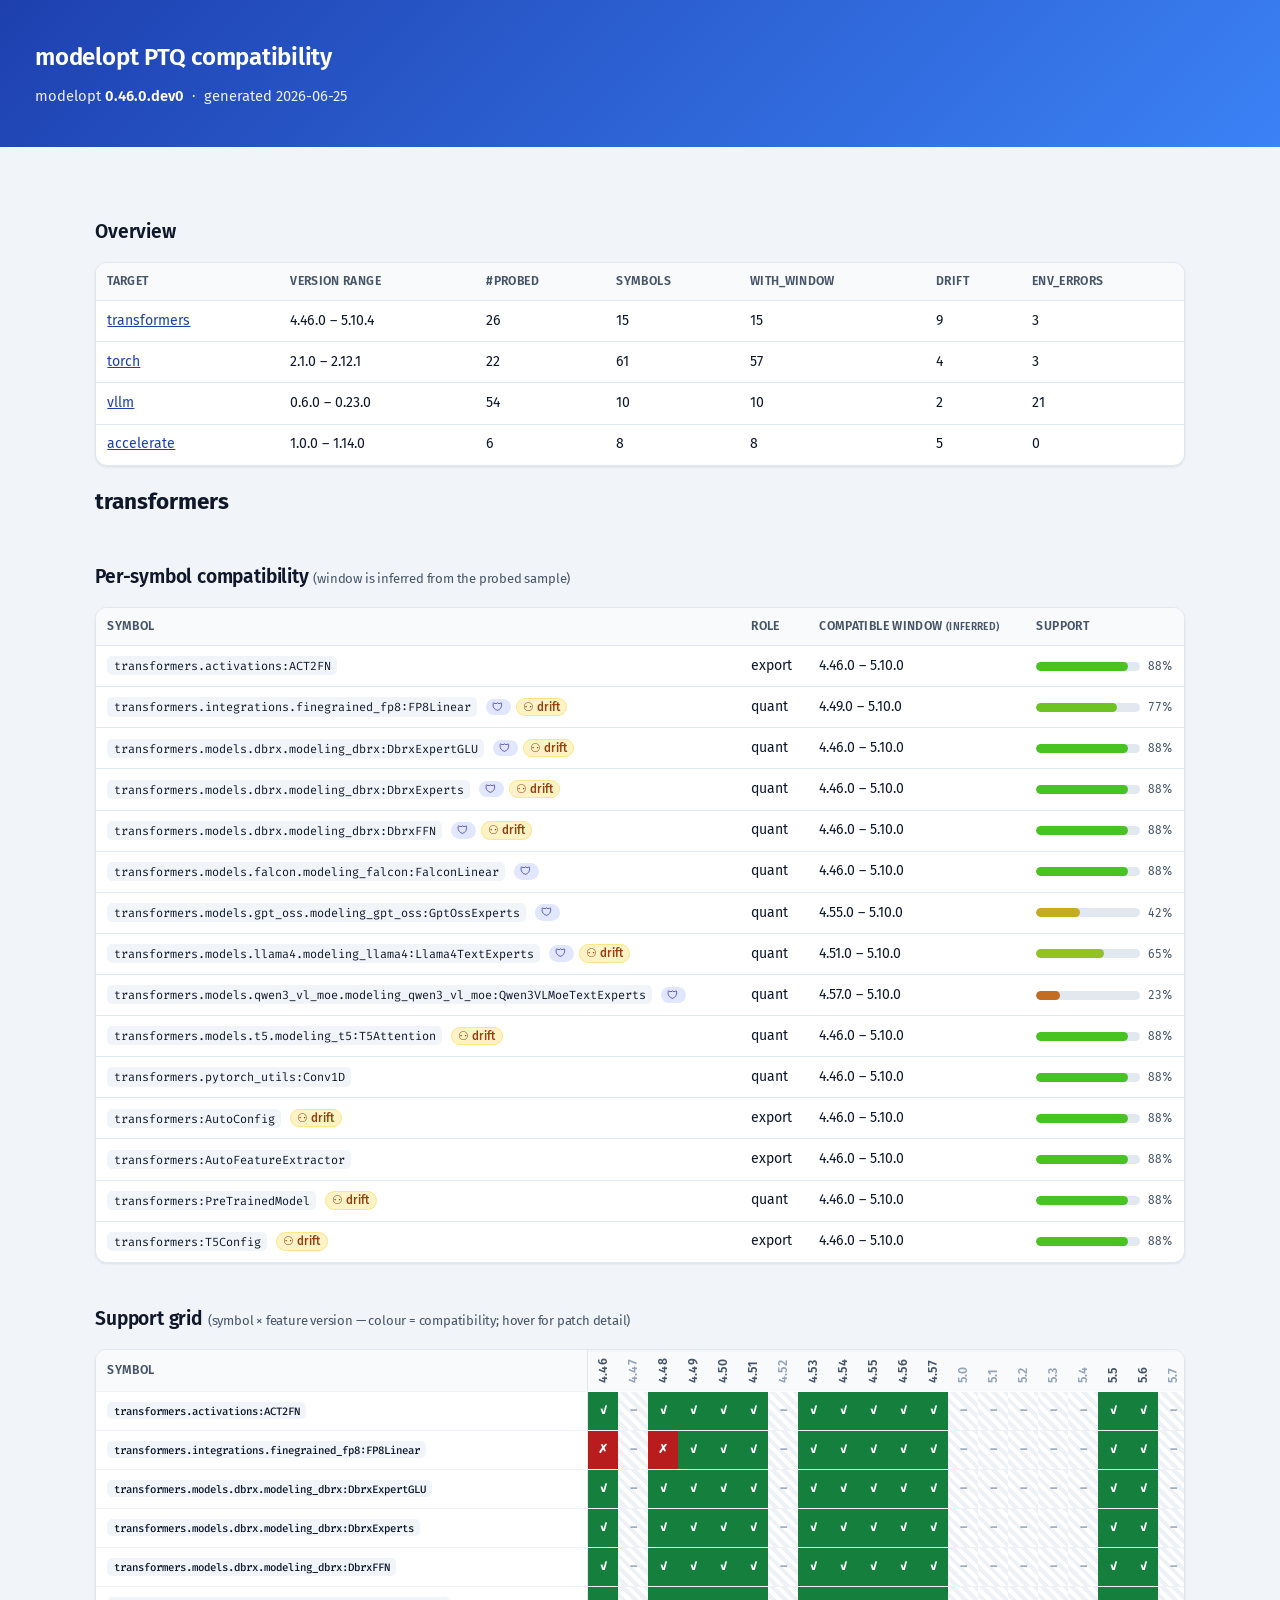
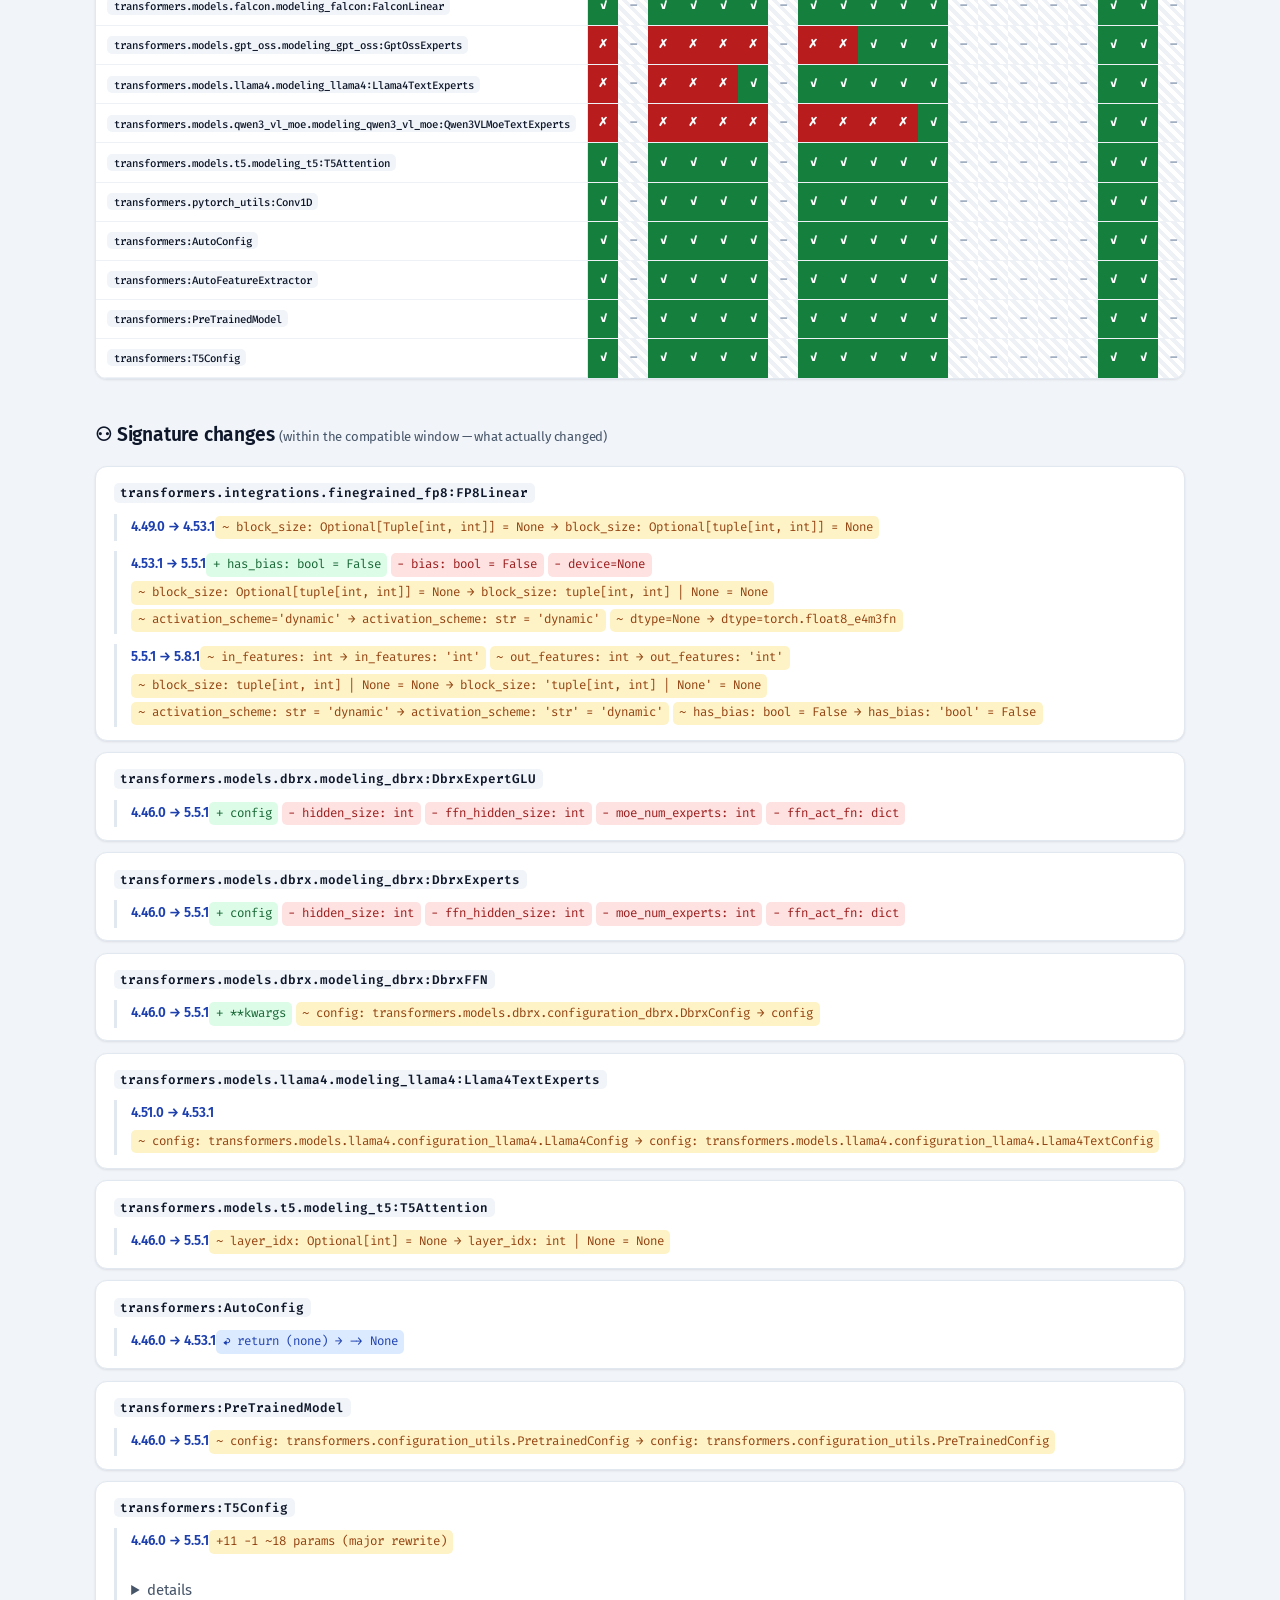
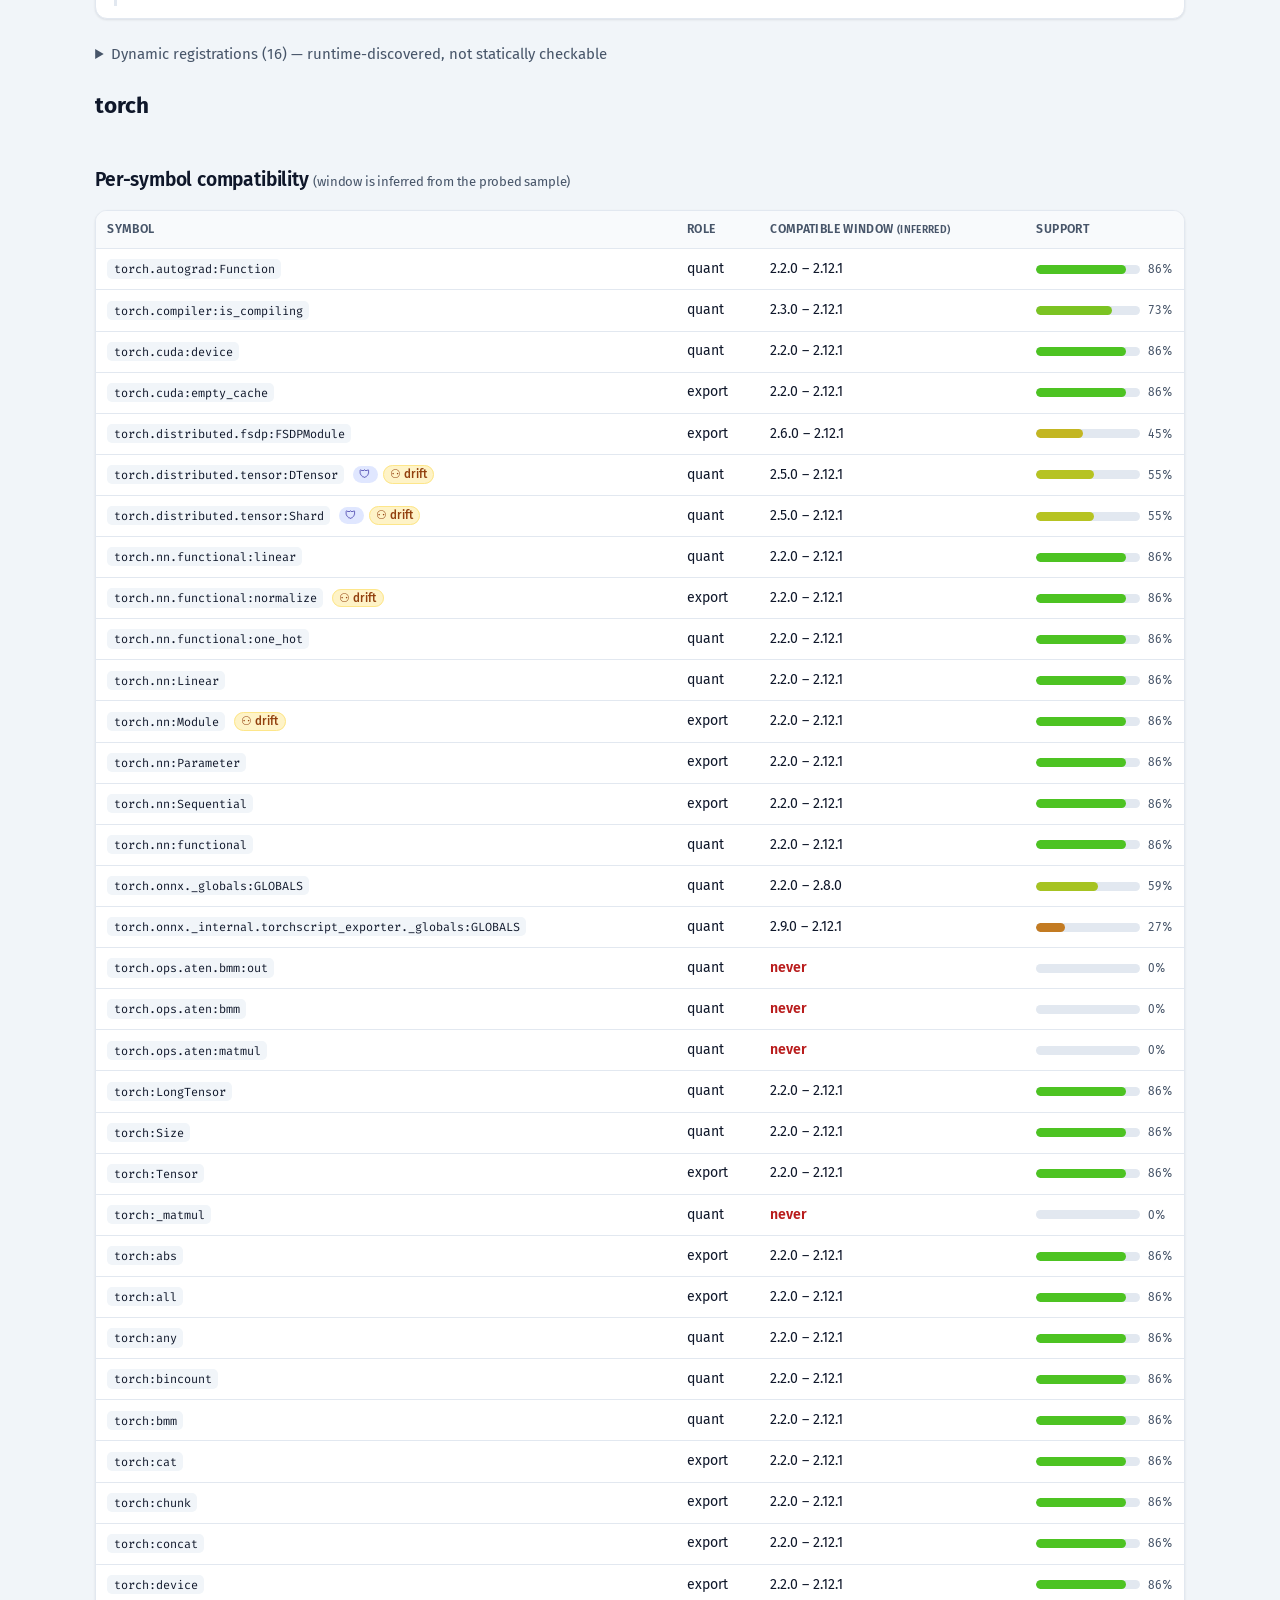
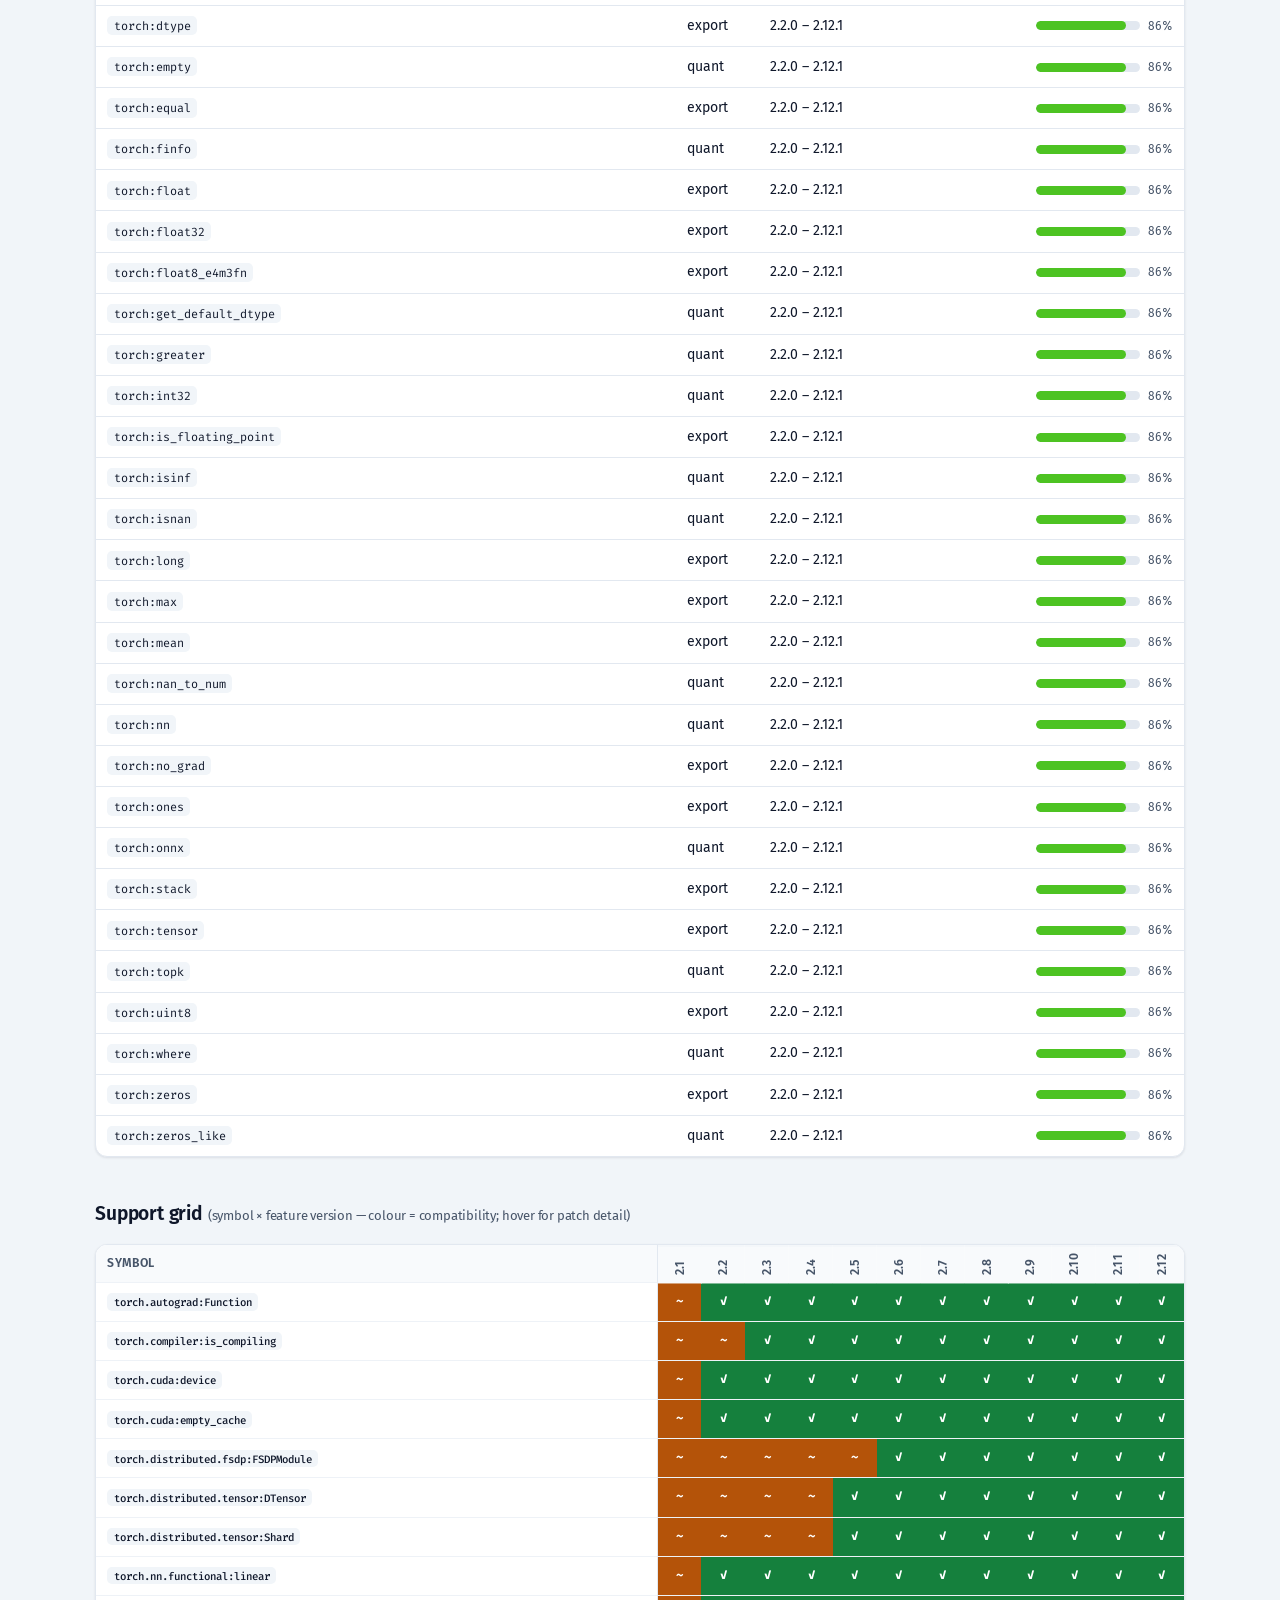
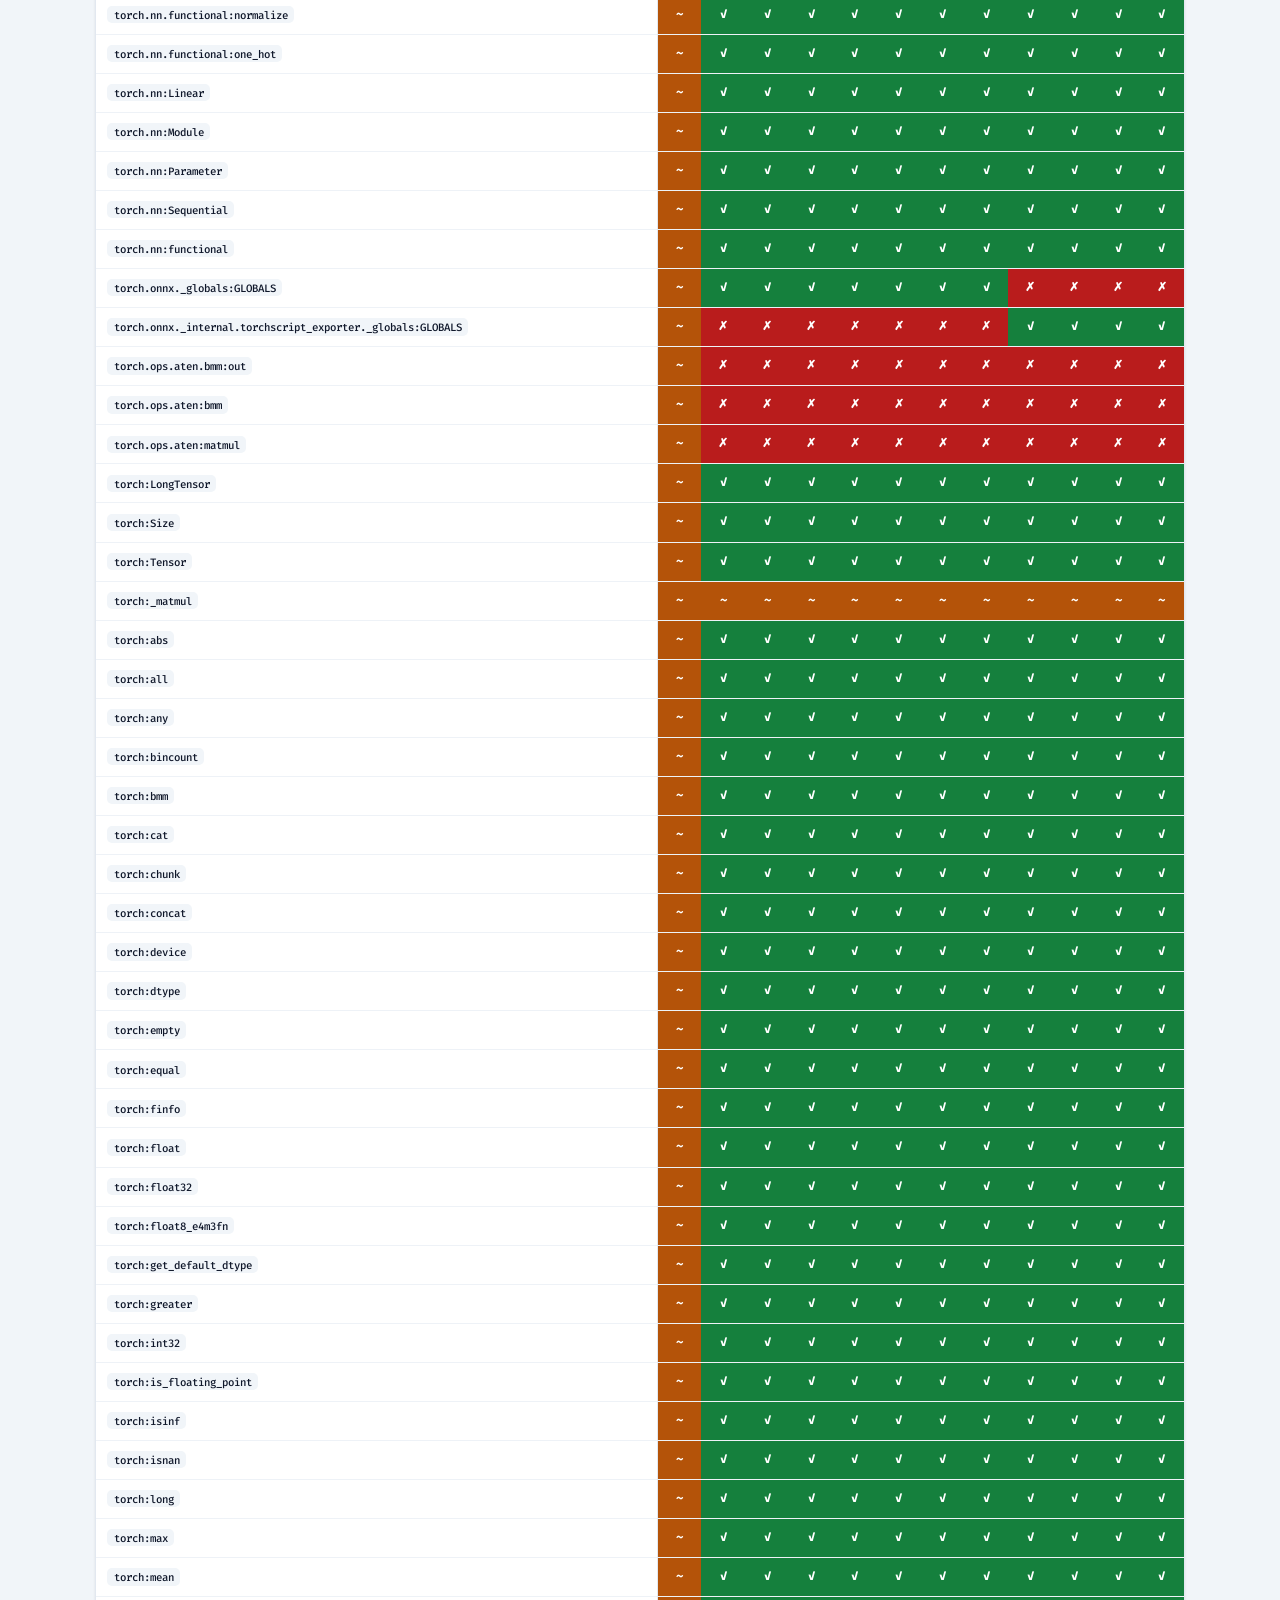
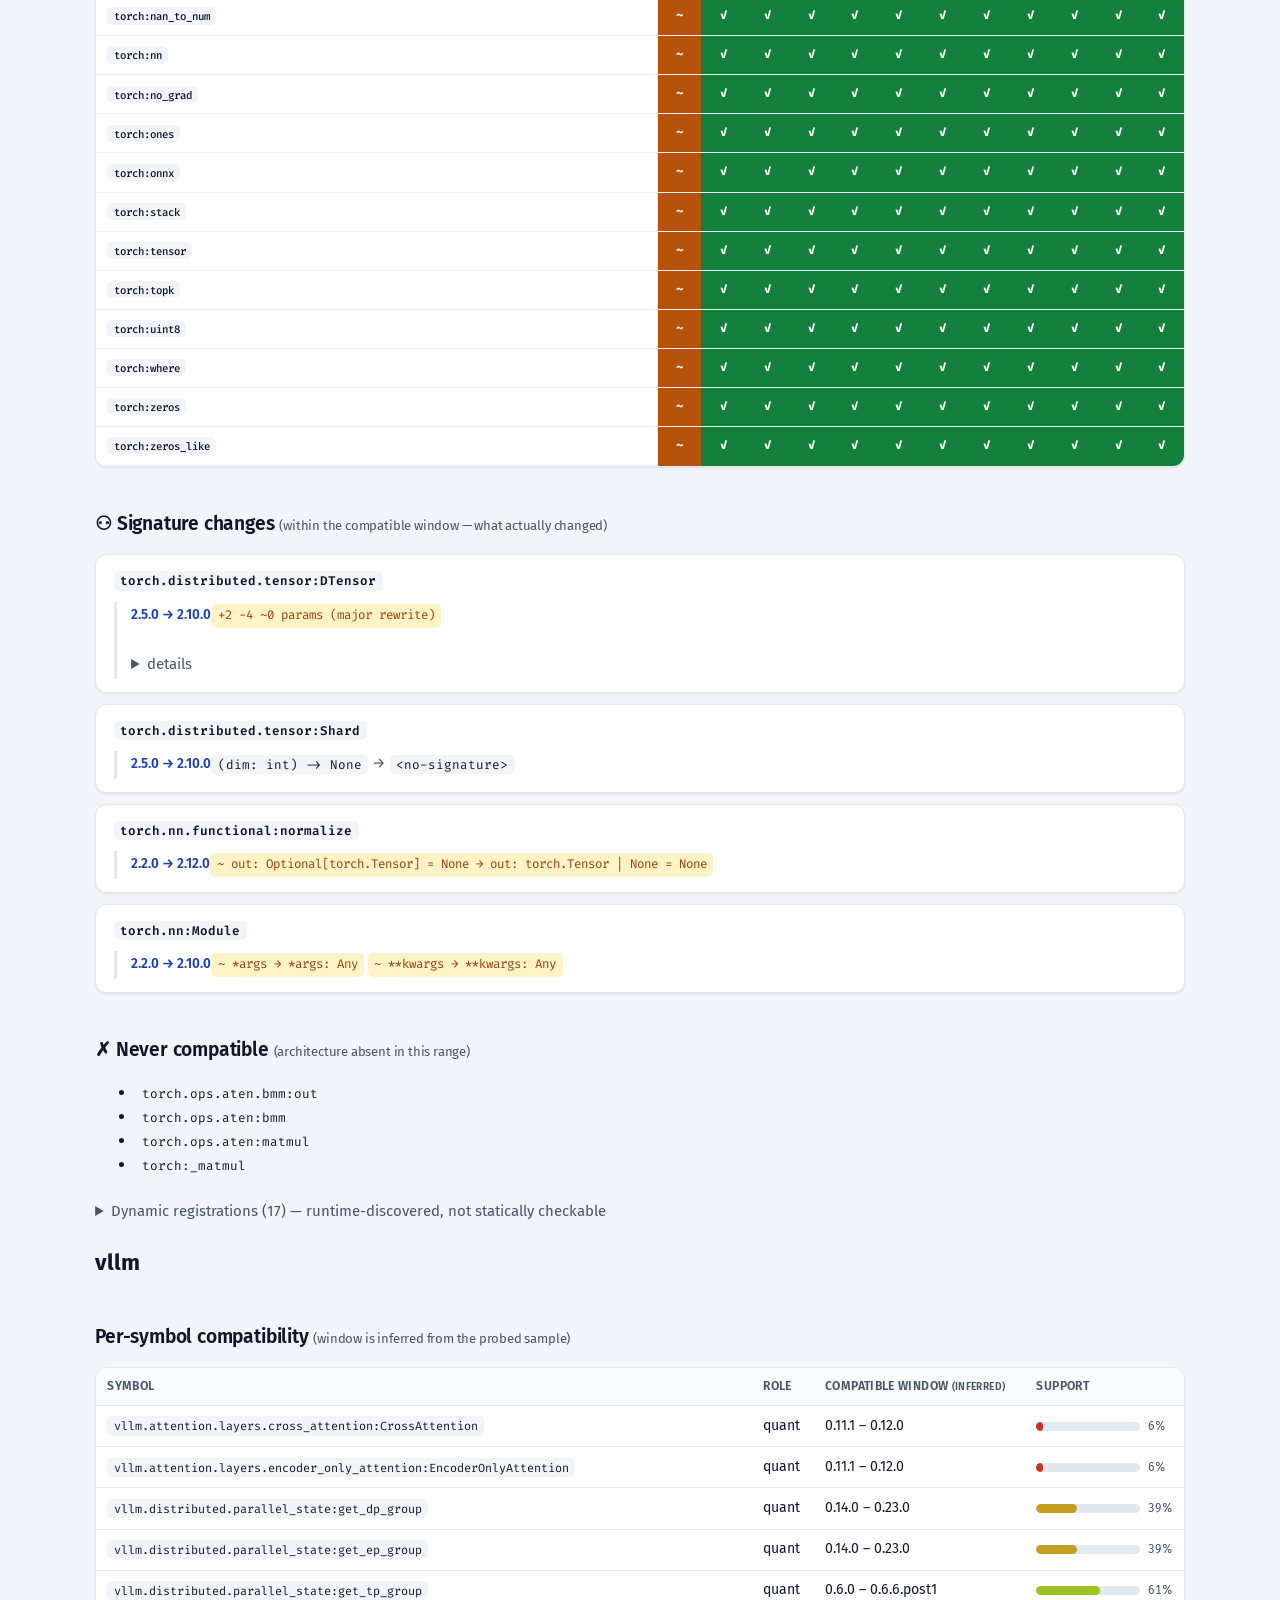
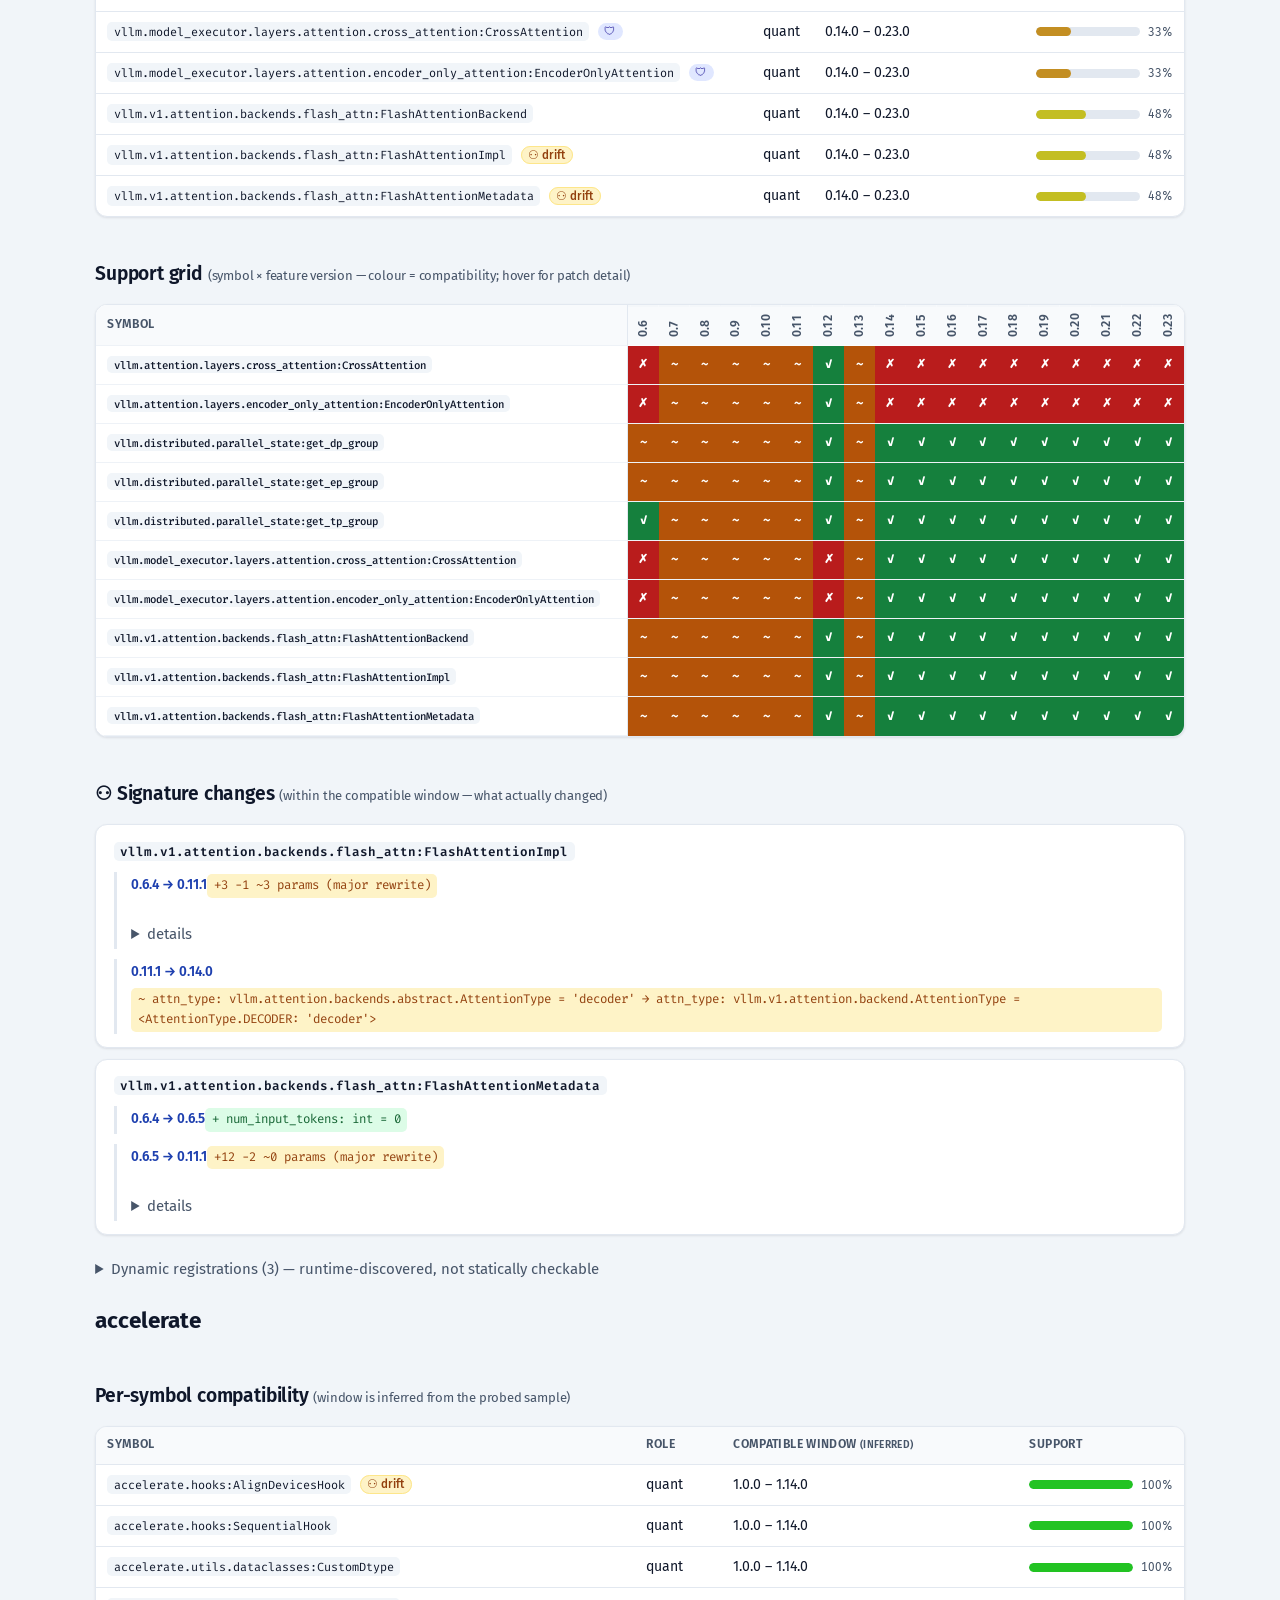
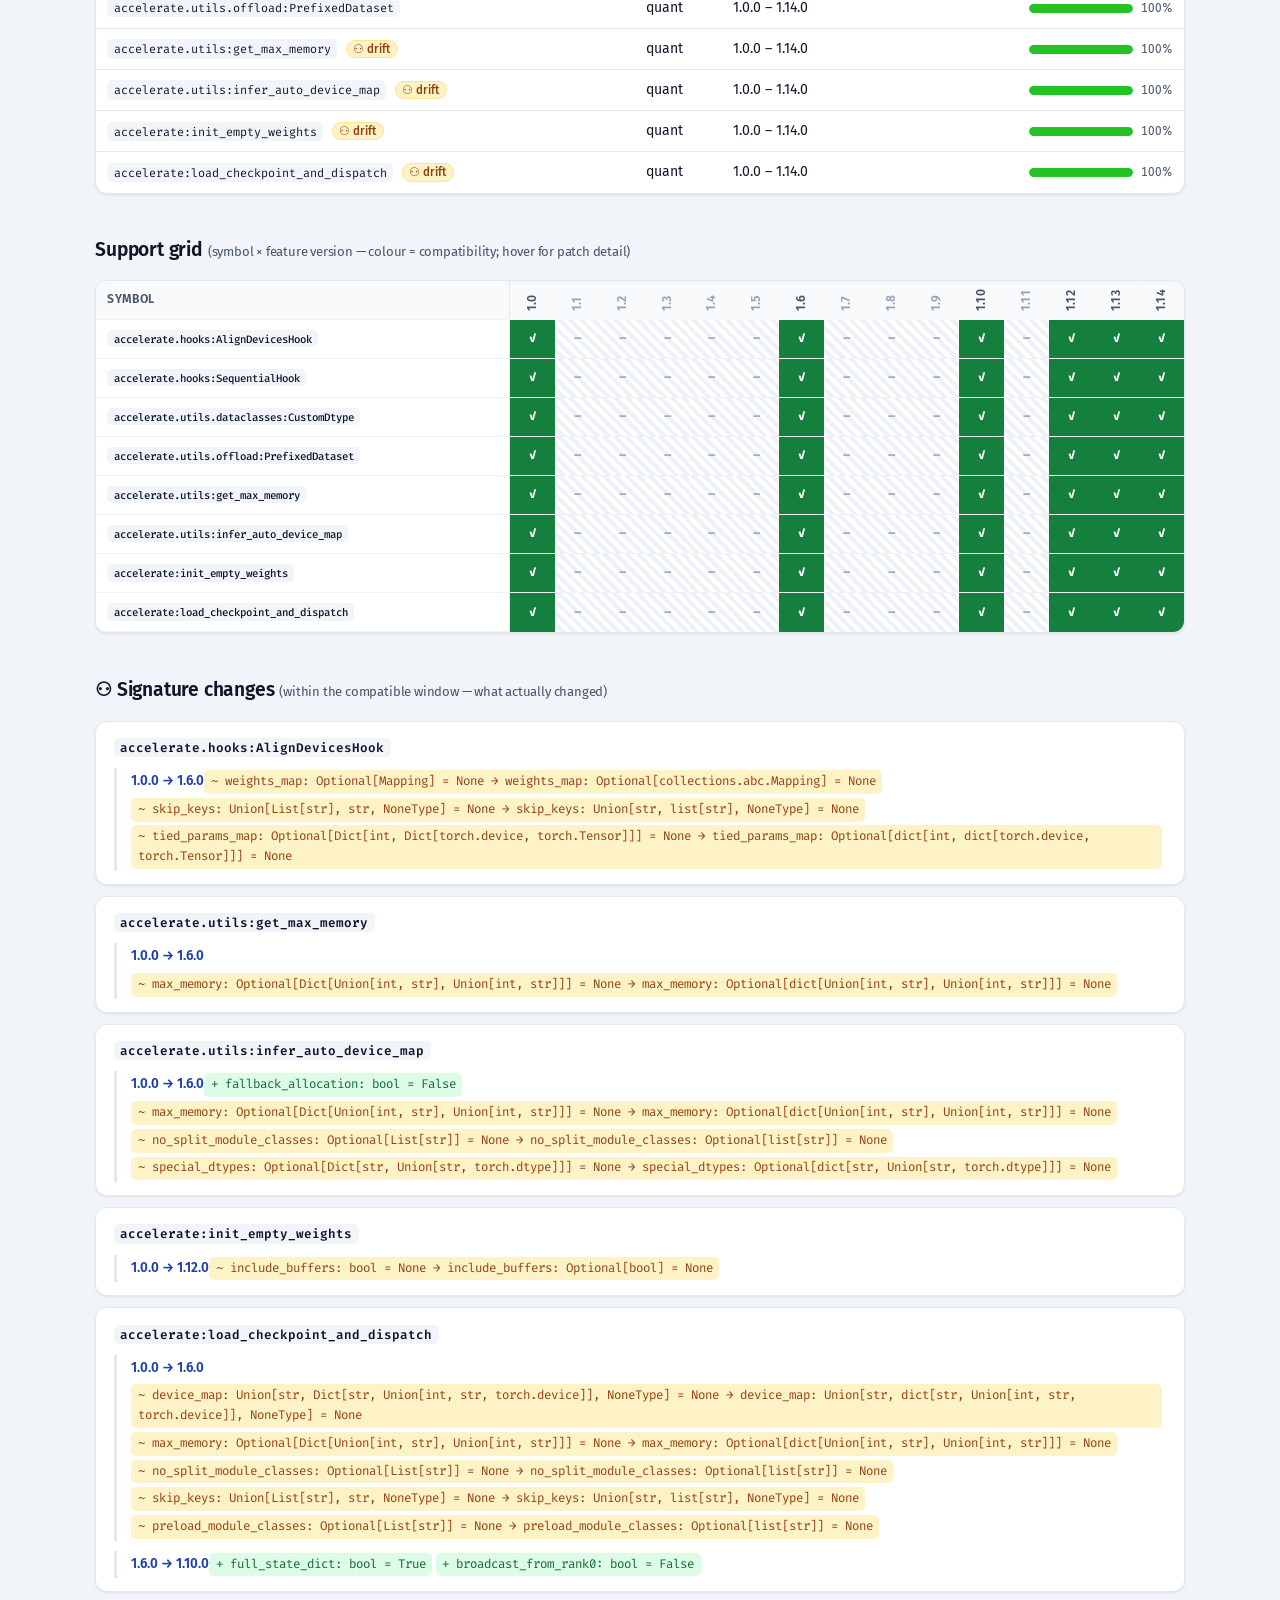
==== report/modelopt046dev/index.html @ cfc34e9f "report: add modelopt 0.46 dev compatibility scan" ====
<!DOCTYPE html>
<html lang='en'><head><meta charset='utf-8'>
<meta name='viewport' content='width=device-width, initial-scale=1'>
<title>modelopt 0.46.0.dev0 compatibility</title>
<style>
/* Stylesheet for the modelopt ↔ transformers compatibility report.
   Inlined into compatibility.html at build time (the page stays self-contained).
   Design system: ui-ux-pro-max — blue-data + amber, Fira Sans / Fira Code,
   WCAG-minded contrast, focus states, reduced-motion, responsive. */
@import url('https://fonts.googleapis.com/css2?family=Fira+Code:wght@400;500;600;700&family=Fira+Sans:wght@300;400;500;600;700&display=swap');

:root {
  --bg:#f1f5f9; --surface:#fff; --line:#e2e8f0; --text:#0f172a; --muted:#475569;
  --primary:#1e40af; --primary2:#3b82f6; --accent:#f59e0b;
  --ok:#15803d; --warn:#b45309; --bad:#b91c1c; --env:#1d4ed8; --na:#cbd5e1;
  --ok-bg:#dcfce7; --warn-bg:#fef3c7; --bad-bg:#fee2e2; --env-bg:#dbeafe;
  --shadow:0 1px 3px rgba(15,23,42,.06),0 1px 2px rgba(15,23,42,.04); --radius:12px;
}
* { box-sizing:border-box; }
body { font-family:'Fira Sans',ui-sans-serif,-apple-system,Segoe UI,Roboto,sans-serif;
       margin:0; color:var(--text); background:var(--bg); line-height:1.6; font-size:15px;
       -webkit-font-smoothing:antialiased; }
code,.mono { font-family:'Fira Code',ui-monospace,SFMono-Regular,Menlo,monospace; }
a { color:var(--primary); }
:focus-visible { outline:2px solid var(--accent); outline-offset:2px; border-radius:4px; }

header { background:linear-gradient(135deg,var(--primary),var(--primary2)); color:#fff; padding:2.4rem 2.2rem; }
header h1 { margin:0 0 .5rem; font-size:1.5rem; font-weight:600; letter-spacing:-.01em; }
header .meta { color:rgba(255,255,255,.9); font-size:.92rem; } header .meta b { color:#fff; font-weight:600; }
main { max-width:1160px; margin:0 auto; padding:1.8rem 2.2rem 5rem; }

.note { background:var(--surface); border:1px solid var(--line); border-left:4px solid var(--primary);
        border-radius:var(--radius); padding:.8rem 1.1rem; margin:1.4rem 0; font-size:.92rem; box-shadow:var(--shadow); }
.cards { display:grid; grid-template-columns:repeat(auto-fit,minmax(140px,1fr)); gap:1rem; margin:1.4rem 0 2rem; }
.card { background:var(--surface); border:1px solid var(--line); border-radius:var(--radius); padding:1rem 1.1rem; box-shadow:var(--shadow); }
.card b { display:block; font-size:1.9rem; font-weight:700; line-height:1.1; color:var(--primary); font-variant-numeric:tabular-nums; }
.card span { font-size:.8rem; color:var(--muted); }

h2 { margin:2.6rem 0 .9rem; font-size:1.2rem; font-weight:600; letter-spacing:-.01em; }
h2 small { color:var(--muted); font-weight:400; font-size:.82rem; }

table { border-collapse:separate; border-spacing:0; background:var(--surface); font-size:.88rem; width:100%;
        border:1px solid var(--line); border-radius:var(--radius); overflow:hidden; box-shadow:var(--shadow); }
th,td { padding:.55rem .7rem; text-align:left; border-bottom:1px solid var(--line); }
tbody tr:last-child td { border-bottom:0; }
thead th, table tr:first-child th { background:#f8fafc; color:var(--muted); font-weight:600;
        font-size:.76rem; text-transform:uppercase; letter-spacing:.03em; }
tbody tr { transition:background .15s ease; } tbody tr:hover { background:#f8fafc; }
td.sym { white-space:nowrap; }
code { background:#f1f5f9; padding:.1rem .4rem; border-radius:5px; font-size:.84em; color:#0f172a; }

.tag { font-size:.72rem; padding:.08rem .4rem; border-radius:999px; margin-left:.3rem; white-space:nowrap; font-weight:500; }
.tag.drift { background:var(--warn-bg); color:#92400e; border:1px solid #fde68a; }
.tag.guard { background:#e0e7ff; color:#3730a3; }
.never { color:var(--bad); font-weight:600; }

.supcell { width:150px; white-space:nowrap; }
.bar { display:inline-block; width:104px; height:9px; background:#e2e8f0; border-radius:999px; overflow:hidden; vertical-align:middle; }
.bar span { display:block; height:100%; border-radius:999px; } .supcell small { margin-left:.45rem; color:var(--muted); font-variant-numeric:tabular-nums; }

.grid-wrap { overflow-x:auto; border:1px solid var(--line); border-radius:var(--radius); background:var(--surface); box-shadow:var(--shadow); }
.grid-wrap table { border:0; border-radius:0; box-shadow:none; font-size:.8rem; }
.grid-wrap th, .grid-wrap td { border-bottom:1px solid #eef2f7; }
th.vh { writing-mode:vertical-rl; transform:rotate(180deg); font-weight:500; padding:.5rem .2rem; white-space:nowrap; text-transform:none; letter-spacing:0; background:#f8fafc; }
th.vh.na { color:#94a3b8; }
th.rsym { position:sticky; left:0; background:var(--surface); white-space:nowrap; z-index:1; border-right:1px solid var(--line); font-weight:500; }
.grid-wrap tbody tr:hover th.rsym { background:#f8fafc; }
.grid-wrap td { min-width:30px; padding:0; height:26px; text-align:center; color:#fff; font-size:.78rem; font-weight:700; font-family:'Fira Code',monospace; }
td.ok{background:var(--ok)} td.warn{background:var(--warn)} td.bad{background:var(--bad)}
td.env{background:var(--env)} td.na{color:#94a3b8;background:repeating-linear-gradient(45deg,#fff,#fff 4px,#eef2f7 4px,#eef2f7 8px)}

ul.drift { list-style:none; padding:0; } ul.drift>li { background:var(--surface); border:1px solid var(--line); border-radius:var(--radius); padding:.8rem 1.1rem; margin-bottom:.7rem; box-shadow:var(--shadow); }
ul.drift>li>code:first-child { font-weight:600; }
.step { margin:.6rem 0 0; padding-left:.9rem; border-left:3px solid #e2e8f0; }
.step .v { display:inline-block; color:var(--primary); font-weight:600; font-size:.84rem; margin-bottom:.25rem; }
.cz { font-family:'Fira Code',monospace; font-size:.78rem; padding:.12rem .4rem; margin:.12rem .25rem .12rem 0; border-radius:5px; display:inline-block; }
.cz.add { color:#166534; background:var(--ok-bg); } .cz.del { color:#991b1b; background:var(--bad-bg); }
.cz.mod { color:#92400e; background:var(--warn-bg); } .cz.ret { color:#1e40af; background:var(--env-bg); }
.arr { color:var(--muted); }
.never-list code, .dyn code { color:var(--text); } .loc { color:var(--muted); font-size:.8em; }

details { margin-top:1.2rem; } summary { cursor:pointer; color:var(--muted); padding:.2rem 0; }
summary:hover { color:var(--primary); }
ul.dyn { columns:2; font-size:.85rem; }
details.probed { background:var(--surface); border:1px solid var(--line); border-radius:var(--radius); padding:.8rem 1.1rem; margin:1.4rem 0; box-shadow:var(--shadow); }
.chips { margin:.5rem 0; font-size:.8rem; line-height:2.1; }
.chip { background:var(--ok-bg); border:1px solid #bbf7d0; color:#166534; border-radius:999px; padding:.08rem .5rem; margin:.12rem; white-space:nowrap; font-family:'Fira Code',monospace; font-size:.74rem; }
.chip.na { background:#f1f5f9; border-color:#e2e8f0; color:#94a3b8; }
.legend { margin-top:2rem; font-size:.85rem; color:var(--muted); display:flex; gap:1.2rem; flex-wrap:wrap; align-items:center; }
.sw { display:inline-block; width:13px; height:13px; border-radius:4px; vertical-align:middle; margin-right:.3rem; }

@media (max-width:640px) { main { padding:1.2rem 1.1rem 3rem; } header { padding:1.6rem 1.2rem; } .cards { grid-template-columns:repeat(2,1fr); } }
@media (prefers-reduced-motion:reduce) { * { transition:none !important; } }

</style></head>
<body>
<header>
  <h1>modelopt PTQ compatibility</h1>
  <div class='meta'>modelopt <b>0.46.0.dev0</b> &nbsp;·&nbsp; generated 2026-06-25</div>
</header>
<main>
<h2>Overview</h2><table><thead><tr><th>target</th><th>version range</th><th>#probed</th><th>symbols</th><th>with_window</th><th>drift</th><th>env_errors</th></tr></thead><tbody><tr><td><a href='#transformers'>transformers</a></td><td>4.46.0 – 5.10.4</td><td>26</td><td>15</td><td>15</td><td>9</td><td>3</td></tr><tr><td><a href='#torch'>torch</a></td><td>2.1.0 – 2.12.1</td><td>22</td><td>61</td><td>57</td><td>4</td><td>3</td></tr><tr><td><a href='#vllm'>vllm</a></td><td>0.6.0 – 0.23.0</td><td>54</td><td>10</td><td>10</td><td>2</td><td>21</td></tr><tr><td><a href='#accelerate'>accelerate</a></td><td>1.0.0 – 1.14.0</td><td>6</td><td>8</td><td>8</td><td>5</td><td>0</td></tr></tbody></table>
<section id='transformers'><h1>transformers</h1><h2>Per-symbol compatibility <small>(window is inferred from the probed sample)</small></h2><table><thead><tr><th>symbol</th><th>role</th><th>compatible window <small>(inferred)</small></th><th>support</th></tr></thead><tbody><tr><td class='sym'><code>transformers.activations:ACT2FN</code> </td><td>export</td><td>4.46.0 – 5.10.0</td><td class='supcell'><div class='bar'><span style='width:88%;background:hsl(106 70% 45%)'></span></div><small>88%</small></td></tr><tr><td class='sym'><code>transformers.integrations.finegrained_fp8:FP8Linear</code> <span class='tag guard'>🛡</span><span class='tag drift' title='signature changed within window'>⚇ drift</span></td><td>quant</td><td>4.49.0 – 5.10.0</td><td class='supcell'><div class='bar'><span style='width:77%;background:hsl(92 70% 45%)'></span></div><small>77%</small></td></tr><tr><td class='sym'><code>transformers.models.dbrx.modeling_dbrx:DbrxExpertGLU</code> <span class='tag guard'>🛡</span><span class='tag drift' title='signature changed within window'>⚇ drift</span></td><td>quant</td><td>4.46.0 – 5.10.0</td><td class='supcell'><div class='bar'><span style='width:88%;background:hsl(106 70% 45%)'></span></div><small>88%</small></td></tr><tr><td class='sym'><code>transformers.models.dbrx.modeling_dbrx:DbrxExperts</code> <span class='tag guard'>🛡</span><span class='tag drift' title='signature changed within window'>⚇ drift</span></td><td>quant</td><td>4.46.0 – 5.10.0</td><td class='supcell'><div class='bar'><span style='width:88%;background:hsl(106 70% 45%)'></span></div><small>88%</small></td></tr><tr><td class='sym'><code>transformers.models.dbrx.modeling_dbrx:DbrxFFN</code> <span class='tag guard'>🛡</span><span class='tag drift' title='signature changed within window'>⚇ drift</span></td><td>quant</td><td>4.46.0 – 5.10.0</td><td class='supcell'><div class='bar'><span style='width:88%;background:hsl(106 70% 45%)'></span></div><small>88%</small></td></tr><tr><td class='sym'><code>transformers.models.falcon.modeling_falcon:FalconLinear</code> <span class='tag guard'>🛡</span></td><td>quant</td><td>4.46.0 – 5.10.0</td><td class='supcell'><div class='bar'><span style='width:88%;background:hsl(106 70% 45%)'></span></div><small>88%</small></td></tr><tr><td class='sym'><code>transformers.models.gpt_oss.modeling_gpt_oss:GptOssExperts</code> <span class='tag guard'>🛡</span></td><td>quant</td><td>4.55.0 – 5.10.0</td><td class='supcell'><div class='bar'><span style='width:42%;background:hsl(51 70% 45%)'></span></div><small>42%</small></td></tr><tr><td class='sym'><code>transformers.models.llama4.modeling_llama4:Llama4TextExperts</code> <span class='tag guard'>🛡</span><span class='tag drift' title='signature changed within window'>⚇ drift</span></td><td>quant</td><td>4.51.0 – 5.10.0</td><td class='supcell'><div class='bar'><span style='width:65%;background:hsl(78 70% 45%)'></span></div><small>65%</small></td></tr><tr><td class='sym'><code>transformers.models.qwen3_vl_moe.modeling_qwen3_vl_moe:Qwen3VLMoeTextExperts</code> <span class='tag guard'>🛡</span></td><td>quant</td><td>4.57.0 – 5.10.0</td><td class='supcell'><div class='bar'><span style='width:23%;background:hsl(28 70% 45%)'></span></div><small>23%</small></td></tr><tr><td class='sym'><code>transformers.models.t5.modeling_t5:T5Attention</code> <span class='tag drift' title='signature changed within window'>⚇ drift</span></td><td>quant</td><td>4.46.0 – 5.10.0</td><td class='supcell'><div class='bar'><span style='width:88%;background:hsl(106 70% 45%)'></span></div><small>88%</small></td></tr><tr><td class='sym'><code>transformers.pytorch_utils:Conv1D</code> </td><td>quant</td><td>4.46.0 – 5.10.0</td><td class='supcell'><div class='bar'><span style='width:88%;background:hsl(106 70% 45%)'></span></div><small>88%</small></td></tr><tr><td class='sym'><code>transformers:AutoConfig</code> <span class='tag drift' title='signature changed within window'>⚇ drift</span></td><td>export</td><td>4.46.0 – 5.10.0</td><td class='supcell'><div class='bar'><span style='width:88%;background:hsl(106 70% 45%)'></span></div><small>88%</small></td></tr><tr><td class='sym'><code>transformers:AutoFeatureExtractor</code> </td><td>export</td><td>4.46.0 – 5.10.0</td><td class='supcell'><div class='bar'><span style='width:88%;background:hsl(106 70% 45%)'></span></div><small>88%</small></td></tr><tr><td class='sym'><code>transformers:PreTrainedModel</code> <span class='tag drift' title='signature changed within window'>⚇ drift</span></td><td>quant</td><td>4.46.0 – 5.10.0</td><td class='supcell'><div class='bar'><span style='width:88%;background:hsl(106 70% 45%)'></span></div><small>88%</small></td></tr><tr><td class='sym'><code>transformers:T5Config</code> <span class='tag drift' title='signature changed within window'>⚇ drift</span></td><td>export</td><td>4.46.0 – 5.10.0</td><td class='supcell'><div class='bar'><span style='width:88%;background:hsl(106 70% 45%)'></span></div><small>88%</small></td></tr></tbody></table>
<h2>Support grid <small>(symbol × feature version — colour = compatibility; hover for patch detail)</small></h2><div class='grid-wrap'><table><tr><th class='rsym'>symbol</th><th class='vh'>4.46</th><th class='vh na'>4.47</th><th class='vh'>4.48</th><th class='vh'>4.49</th><th class='vh'>4.50</th><th class='vh'>4.51</th><th class='vh na'>4.52</th><th class='vh'>4.53</th><th class='vh'>4.54</th><th class='vh'>4.55</th><th class='vh'>4.56</th><th class='vh'>4.57</th><th class='vh na'>5.0</th><th class='vh na'>5.1</th><th class='vh na'>5.2</th><th class='vh na'>5.3</th><th class='vh na'>5.4</th><th class='vh'>5.5</th><th class='vh'>5.6</th><th class='vh na'>5.7</th><th class='vh'>5.8</th><th class='vh na'>5.9</th><th class='vh'>5.10</th></tr><tr><th class='rsym'><code>transformers.activations:ACT2FN</code></th><td class='ok' title='4.46: 4.46.0 yes'>✓</td><td class='na' title='4.47: N/A — not probed (2 release(s) in range)'>–</td><td class='ok' title='4.48: 4.48.2 yes, 4.48.3 yes'>✓</td><td class='ok' title='4.49: 4.49.0 yes'>✓</td><td class='ok' title='4.50: 4.50.2 yes, 4.50.3 yes'>✓</td><td class='ok' title='4.51: 4.51.0 yes, 4.51.2 yes'>✓</td><td class='na' title='4.52: N/A — not probed (5 release(s) in range)'>–</td><td class='ok' title='4.53: 4.53.1 yes, 4.53.2 yes'>✓</td><td class='ok' title='4.54: 4.54.0 yes, 4.54.1 yes'>✓</td><td class='ok' title='4.55: 4.55.0 yes, 4.55.1 yes, 4.55.4 yes'>✓</td><td class='ok' title='4.56: 4.56.1 yes, 4.56.2 yes'>✓</td><td class='ok' title='4.57: 4.57.0 yes, 4.57.5 yes'>✓</td><td class='na' title='5.0: N/A — not probed (1 release(s) in range)'>–</td><td class='na' title='5.1: N/A — not probed (1 release(s) in range)'>–</td><td class='na' title='5.2: N/A — not probed (1 release(s) in range)'>–</td><td class='na' title='5.3: N/A — not probed (1 release(s) in range)'>–</td><td class='na' title='5.4: N/A — not probed (1 release(s) in range)'>–</td><td class='ok' title='5.5: 5.5.1 yes'>✓</td><td class='ok' title='5.6: 5.6.1 yes'>✓</td><td class='na' title='5.7: N/A — not probed (1 release(s) in range)'>–</td><td class='ok' title='5.8: 5.8.1 yes'>✓</td><td class='na' title='5.9: N/A — not probed (1 release(s) in range)'>–</td><td class='warn' title='5.10: 5.10.0 yes, 5.10.1 probe, 5.10.2 probe, 5.10.4 probe'>~</td></tr><tr><th class='rsym'><code>transformers.integrations.finegrained_fp8:FP8Linear</code></th><td class='bad' title='4.46: 4.46.0 no·mod'>✗</td><td class='na' title='4.47: N/A — not probed (2 release(s) in range)'>–</td><td class='bad' title='4.48: 4.48.2 no·mod, 4.48.3 no·mod'>✗</td><td class='ok' title='4.49: 4.49.0 yes'>✓</td><td class='ok' title='4.50: 4.50.2 yes, 4.50.3 yes'>✓</td><td class='ok' title='4.51: 4.51.0 yes, 4.51.2 yes'>✓</td><td class='na' title='4.52: N/A — not probed (5 release(s) in range)'>–</td><td class='ok' title='4.53: 4.53.1 yes, 4.53.2 yes'>✓</td><td class='ok' title='4.54: 4.54.0 yes, 4.54.1 yes'>✓</td><td class='ok' title='4.55: 4.55.0 yes, 4.55.1 yes, 4.55.4 yes'>✓</td><td class='ok' title='4.56: 4.56.1 yes, 4.56.2 yes'>✓</td><td class='ok' title='4.57: 4.57.0 yes, 4.57.5 yes'>✓</td><td class='na' title='5.0: N/A — not probed (1 release(s) in range)'>–</td><td class='na' title='5.1: N/A — not probed (1 release(s) in range)'>–</td><td class='na' title='5.2: N/A — not probed (1 release(s) in range)'>–</td><td class='na' title='5.3: N/A — not probed (1 release(s) in range)'>–</td><td class='na' title='5.4: N/A — not probed (1 release(s) in range)'>–</td><td class='ok' title='5.5: 5.5.1 yes'>✓</td><td class='ok' title='5.6: 5.6.1 yes'>✓</td><td class='na' title='5.7: N/A — not probed (1 release(s) in range)'>–</td><td class='ok' title='5.8: 5.8.1 yes'>✓</td><td class='na' title='5.9: N/A — not probed (1 release(s) in range)'>–</td><td class='warn' title='5.10: 5.10.0 yes, 5.10.1 probe, 5.10.2 probe, 5.10.4 probe'>~</td></tr><tr><th class='rsym'><code>transformers.models.dbrx.modeling_dbrx:DbrxExpertGLU</code></th><td class='ok' title='4.46: 4.46.0 yes'>✓</td><td class='na' title='4.47: N/A — not probed (2 release(s) in range)'>–</td><td class='ok' title='4.48: 4.48.2 yes, 4.48.3 yes'>✓</td><td class='ok' title='4.49: 4.49.0 yes'>✓</td><td class='ok' title='4.50: 4.50.2 yes, 4.50.3 yes'>✓</td><td class='ok' title='4.51: 4.51.0 yes, 4.51.2 yes'>✓</td><td class='na' title='4.52: N/A — not probed (5 release(s) in range)'>–</td><td class='ok' title='4.53: 4.53.1 yes, 4.53.2 yes'>✓</td><td class='ok' title='4.54: 4.54.0 yes, 4.54.1 yes'>✓</td><td class='ok' title='4.55: 4.55.0 yes, 4.55.1 yes, 4.55.4 yes'>✓</td><td class='ok' title='4.56: 4.56.1 yes, 4.56.2 yes'>✓</td><td class='ok' title='4.57: 4.57.0 yes, 4.57.5 yes'>✓</td><td class='na' title='5.0: N/A — not probed (1 release(s) in range)'>–</td><td class='na' title='5.1: N/A — not probed (1 release(s) in range)'>–</td><td class='na' title='5.2: N/A — not probed (1 release(s) in range)'>–</td><td class='na' title='5.3: N/A — not probed (1 release(s) in range)'>–</td><td class='na' title='5.4: N/A — not probed (1 release(s) in range)'>–</td><td class='ok' title='5.5: 5.5.1 yes'>✓</td><td class='ok' title='5.6: 5.6.1 yes'>✓</td><td class='na' title='5.7: N/A — not probed (1 release(s) in range)'>–</td><td class='ok' title='5.8: 5.8.1 yes'>✓</td><td class='na' title='5.9: N/A — not probed (1 release(s) in range)'>–</td><td class='warn' title='5.10: 5.10.0 yes, 5.10.1 probe, 5.10.2 probe, 5.10.4 probe'>~</td></tr><tr><th class='rsym'><code>transformers.models.dbrx.modeling_dbrx:DbrxExperts</code></th><td class='ok' title='4.46: 4.46.0 yes'>✓</td><td class='na' title='4.47: N/A — not probed (2 release(s) in range)'>–</td><td class='ok' title='4.48: 4.48.2 yes, 4.48.3 yes'>✓</td><td class='ok' title='4.49: 4.49.0 yes'>✓</td><td class='ok' title='4.50: 4.50.2 yes, 4.50.3 yes'>✓</td><td class='ok' title='4.51: 4.51.0 yes, 4.51.2 yes'>✓</td><td class='na' title='4.52: N/A — not probed (5 release(s) in range)'>–</td><td class='ok' title='4.53: 4.53.1 yes, 4.53.2 yes'>✓</td><td class='ok' title='4.54: 4.54.0 yes, 4.54.1 yes'>✓</td><td class='ok' title='4.55: 4.55.0 yes, 4.55.1 yes, 4.55.4 yes'>✓</td><td class='ok' title='4.56: 4.56.1 yes, 4.56.2 yes'>✓</td><td class='ok' title='4.57: 4.57.0 yes, 4.57.5 yes'>✓</td><td class='na' title='5.0: N/A — not probed (1 release(s) in range)'>–</td><td class='na' title='5.1: N/A — not probed (1 release(s) in range)'>–</td><td class='na' title='5.2: N/A — not probed (1 release(s) in range)'>–</td><td class='na' title='5.3: N/A — not probed (1 release(s) in range)'>–</td><td class='na' title='5.4: N/A — not probed (1 release(s) in range)'>–</td><td class='ok' title='5.5: 5.5.1 yes'>✓</td><td class='ok' title='5.6: 5.6.1 yes'>✓</td><td class='na' title='5.7: N/A — not probed (1 release(s) in range)'>–</td><td class='ok' title='5.8: 5.8.1 yes'>✓</td><td class='na' title='5.9: N/A — not probed (1 release(s) in range)'>–</td><td class='warn' title='5.10: 5.10.0 yes, 5.10.1 probe, 5.10.2 probe, 5.10.4 probe'>~</td></tr><tr><th class='rsym'><code>transformers.models.dbrx.modeling_dbrx:DbrxFFN</code></th><td class='ok' title='4.46: 4.46.0 yes'>✓</td><td class='na' title='4.47: N/A — not probed (2 release(s) in range)'>–</td><td class='ok' title='4.48: 4.48.2 yes, 4.48.3 yes'>✓</td><td class='ok' title='4.49: 4.49.0 yes'>✓</td><td class='ok' title='4.50: 4.50.2 yes, 4.50.3 yes'>✓</td><td class='ok' title='4.51: 4.51.0 yes, 4.51.2 yes'>✓</td><td class='na' title='4.52: N/A — not probed (5 release(s) in range)'>–</td><td class='ok' title='4.53: 4.53.1 yes, 4.53.2 yes'>✓</td><td class='ok' title='4.54: 4.54.0 yes, 4.54.1 yes'>✓</td><td class='ok' title='4.55: 4.55.0 yes, 4.55.1 yes, 4.55.4 yes'>✓</td><td class='ok' title='4.56: 4.56.1 yes, 4.56.2 yes'>✓</td><td class='ok' title='4.57: 4.57.0 yes, 4.57.5 yes'>✓</td><td class='na' title='5.0: N/A — not probed (1 release(s) in range)'>–</td><td class='na' title='5.1: N/A — not probed (1 release(s) in range)'>–</td><td class='na' title='5.2: N/A — not probed (1 release(s) in range)'>–</td><td class='na' title='5.3: N/A — not probed (1 release(s) in range)'>–</td><td class='na' title='5.4: N/A — not probed (1 release(s) in range)'>–</td><td class='ok' title='5.5: 5.5.1 yes'>✓</td><td class='ok' title='5.6: 5.6.1 yes'>✓</td><td class='na' title='5.7: N/A — not probed (1 release(s) in range)'>–</td><td class='ok' title='5.8: 5.8.1 yes'>✓</td><td class='na' title='5.9: N/A — not probed (1 release(s) in range)'>–</td><td class='warn' title='5.10: 5.10.0 yes, 5.10.1 probe, 5.10.2 probe, 5.10.4 probe'>~</td></tr><tr><th class='rsym'><code>transformers.models.falcon.modeling_falcon:FalconLinear</code></th><td class='ok' title='4.46: 4.46.0 yes'>✓</td><td class='na' title='4.47: N/A — not probed (2 release(s) in range)'>–</td><td class='ok' title='4.48: 4.48.2 yes, 4.48.3 yes'>✓</td><td class='ok' title='4.49: 4.49.0 yes'>✓</td><td class='ok' title='4.50: 4.50.2 yes, 4.50.3 yes'>✓</td><td class='ok' title='4.51: 4.51.0 yes, 4.51.2 yes'>✓</td><td class='na' title='4.52: N/A — not probed (5 release(s) in range)'>–</td><td class='ok' title='4.53: 4.53.1 yes, 4.53.2 yes'>✓</td><td class='ok' title='4.54: 4.54.0 yes, 4.54.1 yes'>✓</td><td class='ok' title='4.55: 4.55.0 yes, 4.55.1 yes, 4.55.4 yes'>✓</td><td class='ok' title='4.56: 4.56.1 yes, 4.56.2 yes'>✓</td><td class='ok' title='4.57: 4.57.0 yes, 4.57.5 yes'>✓</td><td class='na' title='5.0: N/A — not probed (1 release(s) in range)'>–</td><td class='na' title='5.1: N/A — not probed (1 release(s) in range)'>–</td><td class='na' title='5.2: N/A — not probed (1 release(s) in range)'>–</td><td class='na' title='5.3: N/A — not probed (1 release(s) in range)'>–</td><td class='na' title='5.4: N/A — not probed (1 release(s) in range)'>–</td><td class='ok' title='5.5: 5.5.1 yes'>✓</td><td class='ok' title='5.6: 5.6.1 yes'>✓</td><td class='na' title='5.7: N/A — not probed (1 release(s) in range)'>–</td><td class='ok' title='5.8: 5.8.1 yes'>✓</td><td class='na' title='5.9: N/A — not probed (1 release(s) in range)'>–</td><td class='warn' title='5.10: 5.10.0 yes, 5.10.1 probe, 5.10.2 probe, 5.10.4 probe'>~</td></tr><tr><th class='rsym'><code>transformers.models.gpt_oss.modeling_gpt_oss:GptOssExperts</code></th><td class='bad' title='4.46: 4.46.0 no·mod'>✗</td><td class='na' title='4.47: N/A — not probed (2 release(s) in range)'>–</td><td class='bad' title='4.48: 4.48.2 no·mod, 4.48.3 no·mod'>✗</td><td class='bad' title='4.49: 4.49.0 no·mod'>✗</td><td class='bad' title='4.50: 4.50.2 no·mod, 4.50.3 no·mod'>✗</td><td class='bad' title='4.51: 4.51.0 no·mod, 4.51.2 no·mod'>✗</td><td class='na' title='4.52: N/A — not probed (5 release(s) in range)'>–</td><td class='bad' title='4.53: 4.53.1 no·mod, 4.53.2 no·mod'>✗</td><td class='bad' title='4.54: 4.54.0 no·mod, 4.54.1 no·mod'>✗</td><td class='ok' title='4.55: 4.55.0 yes, 4.55.1 yes, 4.55.4 yes'>✓</td><td class='ok' title='4.56: 4.56.1 yes, 4.56.2 yes'>✓</td><td class='ok' title='4.57: 4.57.0 yes, 4.57.5 yes'>✓</td><td class='na' title='5.0: N/A — not probed (1 release(s) in range)'>–</td><td class='na' title='5.1: N/A — not probed (1 release(s) in range)'>–</td><td class='na' title='5.2: N/A — not probed (1 release(s) in range)'>–</td><td class='na' title='5.3: N/A — not probed (1 release(s) in range)'>–</td><td class='na' title='5.4: N/A — not probed (1 release(s) in range)'>–</td><td class='ok' title='5.5: 5.5.1 yes'>✓</td><td class='ok' title='5.6: 5.6.1 yes'>✓</td><td class='na' title='5.7: N/A — not probed (1 release(s) in range)'>–</td><td class='ok' title='5.8: 5.8.1 yes'>✓</td><td class='na' title='5.9: N/A — not probed (1 release(s) in range)'>–</td><td class='warn' title='5.10: 5.10.0 yes, 5.10.1 probe, 5.10.2 probe, 5.10.4 probe'>~</td></tr><tr><th class='rsym'><code>transformers.models.llama4.modeling_llama4:Llama4TextExperts</code></th><td class='bad' title='4.46: 4.46.0 no·mod'>✗</td><td class='na' title='4.47: N/A — not probed (2 release(s) in range)'>–</td><td class='bad' title='4.48: 4.48.2 no·mod, 4.48.3 no·mod'>✗</td><td class='bad' title='4.49: 4.49.0 no·mod'>✗</td><td class='bad' title='4.50: 4.50.2 no·mod, 4.50.3 no·mod'>✗</td><td class='ok' title='4.51: 4.51.0 yes, 4.51.2 yes'>✓</td><td class='na' title='4.52: N/A — not probed (5 release(s) in range)'>–</td><td class='ok' title='4.53: 4.53.1 yes, 4.53.2 yes'>✓</td><td class='ok' title='4.54: 4.54.0 yes, 4.54.1 yes'>✓</td><td class='ok' title='4.55: 4.55.0 yes, 4.55.1 yes, 4.55.4 yes'>✓</td><td class='ok' title='4.56: 4.56.1 yes, 4.56.2 yes'>✓</td><td class='ok' title='4.57: 4.57.0 yes, 4.57.5 yes'>✓</td><td class='na' title='5.0: N/A — not probed (1 release(s) in range)'>–</td><td class='na' title='5.1: N/A — not probed (1 release(s) in range)'>–</td><td class='na' title='5.2: N/A — not probed (1 release(s) in range)'>–</td><td class='na' title='5.3: N/A — not probed (1 release(s) in range)'>–</td><td class='na' title='5.4: N/A — not probed (1 release(s) in range)'>–</td><td class='ok' title='5.5: 5.5.1 yes'>✓</td><td class='ok' title='5.6: 5.6.1 yes'>✓</td><td class='na' title='5.7: N/A — not probed (1 release(s) in range)'>–</td><td class='ok' title='5.8: 5.8.1 yes'>✓</td><td class='na' title='5.9: N/A — not probed (1 release(s) in range)'>–</td><td class='warn' title='5.10: 5.10.0 yes, 5.10.1 probe, 5.10.2 probe, 5.10.4 probe'>~</td></tr><tr><th class='rsym'><code>transformers.models.qwen3_vl_moe.modeling_qwen3_vl_moe:Qwen3VLMoeTextExperts</code></th><td class='bad' title='4.46: 4.46.0 no·mod'>✗</td><td class='na' title='4.47: N/A — not probed (2 release(s) in range)'>–</td><td class='bad' title='4.48: 4.48.2 no·mod, 4.48.3 no·mod'>✗</td><td class='bad' title='4.49: 4.49.0 no·mod'>✗</td><td class='bad' title='4.50: 4.50.2 no·mod, 4.50.3 no·mod'>✗</td><td class='bad' title='4.51: 4.51.0 no·mod, 4.51.2 no·mod'>✗</td><td class='na' title='4.52: N/A — not probed (5 release(s) in range)'>–</td><td class='bad' title='4.53: 4.53.1 no·mod, 4.53.2 no·mod'>✗</td><td class='bad' title='4.54: 4.54.0 no·mod, 4.54.1 no·mod'>✗</td><td class='bad' title='4.55: 4.55.0 no·mod, 4.55.1 no·mod, 4.55.4 no·mod'>✗</td><td class='bad' title='4.56: 4.56.1 no·mod, 4.56.2 no·mod'>✗</td><td class='ok' title='4.57: 4.57.0 yes, 4.57.5 yes'>✓</td><td class='na' title='5.0: N/A — not probed (1 release(s) in range)'>–</td><td class='na' title='5.1: N/A — not probed (1 release(s) in range)'>–</td><td class='na' title='5.2: N/A — not probed (1 release(s) in range)'>–</td><td class='na' title='5.3: N/A — not probed (1 release(s) in range)'>–</td><td class='na' title='5.4: N/A — not probed (1 release(s) in range)'>–</td><td class='ok' title='5.5: 5.5.1 yes'>✓</td><td class='ok' title='5.6: 5.6.1 yes'>✓</td><td class='na' title='5.7: N/A — not probed (1 release(s) in range)'>–</td><td class='ok' title='5.8: 5.8.1 yes'>✓</td><td class='na' title='5.9: N/A — not probed (1 release(s) in range)'>–</td><td class='warn' title='5.10: 5.10.0 yes, 5.10.1 probe, 5.10.2 probe, 5.10.4 probe'>~</td></tr><tr><th class='rsym'><code>transformers.models.t5.modeling_t5:T5Attention</code></th><td class='ok' title='4.46: 4.46.0 yes'>✓</td><td class='na' title='4.47: N/A — not probed (2 release(s) in range)'>–</td><td class='ok' title='4.48: 4.48.2 yes, 4.48.3 yes'>✓</td><td class='ok' title='4.49: 4.49.0 yes'>✓</td><td class='ok' title='4.50: 4.50.2 yes, 4.50.3 yes'>✓</td><td class='ok' title='4.51: 4.51.0 yes, 4.51.2 yes'>✓</td><td class='na' title='4.52: N/A — not probed (5 release(s) in range)'>–</td><td class='ok' title='4.53: 4.53.1 yes, 4.53.2 yes'>✓</td><td class='ok' title='4.54: 4.54.0 yes, 4.54.1 yes'>✓</td><td class='ok' title='4.55: 4.55.0 yes, 4.55.1 yes, 4.55.4 yes'>✓</td><td class='ok' title='4.56: 4.56.1 yes, 4.56.2 yes'>✓</td><td class='ok' title='4.57: 4.57.0 yes, 4.57.5 yes'>✓</td><td class='na' title='5.0: N/A — not probed (1 release(s) in range)'>–</td><td class='na' title='5.1: N/A — not probed (1 release(s) in range)'>–</td><td class='na' title='5.2: N/A — not probed (1 release(s) in range)'>–</td><td class='na' title='5.3: N/A — not probed (1 release(s) in range)'>–</td><td class='na' title='5.4: N/A — not probed (1 release(s) in range)'>–</td><td class='ok' title='5.5: 5.5.1 yes'>✓</td><td class='ok' title='5.6: 5.6.1 yes'>✓</td><td class='na' title='5.7: N/A — not probed (1 release(s) in range)'>–</td><td class='ok' title='5.8: 5.8.1 yes'>✓</td><td class='na' title='5.9: N/A — not probed (1 release(s) in range)'>–</td><td class='warn' title='5.10: 5.10.0 yes, 5.10.1 probe, 5.10.2 probe, 5.10.4 probe'>~</td></tr><tr><th class='rsym'><code>transformers.pytorch_utils:Conv1D</code></th><td class='ok' title='4.46: 4.46.0 yes'>✓</td><td class='na' title='4.47: N/A — not probed (2 release(s) in range)'>–</td><td class='ok' title='4.48: 4.48.2 yes, 4.48.3 yes'>✓</td><td class='ok' title='4.49: 4.49.0 yes'>✓</td><td class='ok' title='4.50: 4.50.2 yes, 4.50.3 yes'>✓</td><td class='ok' title='4.51: 4.51.0 yes, 4.51.2 yes'>✓</td><td class='na' title='4.52: N/A — not probed (5 release(s) in range)'>–</td><td class='ok' title='4.53: 4.53.1 yes, 4.53.2 yes'>✓</td><td class='ok' title='4.54: 4.54.0 yes, 4.54.1 yes'>✓</td><td class='ok' title='4.55: 4.55.0 yes, 4.55.1 yes, 4.55.4 yes'>✓</td><td class='ok' title='4.56: 4.56.1 yes, 4.56.2 yes'>✓</td><td class='ok' title='4.57: 4.57.0 yes, 4.57.5 yes'>✓</td><td class='na' title='5.0: N/A — not probed (1 release(s) in range)'>–</td><td class='na' title='5.1: N/A — not probed (1 release(s) in range)'>–</td><td class='na' title='5.2: N/A — not probed (1 release(s) in range)'>–</td><td class='na' title='5.3: N/A — not probed (1 release(s) in range)'>–</td><td class='na' title='5.4: N/A — not probed (1 release(s) in range)'>–</td><td class='ok' title='5.5: 5.5.1 yes'>✓</td><td class='ok' title='5.6: 5.6.1 yes'>✓</td><td class='na' title='5.7: N/A — not probed (1 release(s) in range)'>–</td><td class='ok' title='5.8: 5.8.1 yes'>✓</td><td class='na' title='5.9: N/A — not probed (1 release(s) in range)'>–</td><td class='warn' title='5.10: 5.10.0 yes, 5.10.1 probe, 5.10.2 probe, 5.10.4 probe'>~</td></tr><tr><th class='rsym'><code>transformers:AutoConfig</code></th><td class='ok' title='4.46: 4.46.0 yes'>✓</td><td class='na' title='4.47: N/A — not probed (2 release(s) in range)'>–</td><td class='ok' title='4.48: 4.48.2 yes, 4.48.3 yes'>✓</td><td class='ok' title='4.49: 4.49.0 yes'>✓</td><td class='ok' title='4.50: 4.50.2 yes, 4.50.3 yes'>✓</td><td class='ok' title='4.51: 4.51.0 yes, 4.51.2 yes'>✓</td><td class='na' title='4.52: N/A — not probed (5 release(s) in range)'>–</td><td class='ok' title='4.53: 4.53.1 yes, 4.53.2 yes'>✓</td><td class='ok' title='4.54: 4.54.0 yes, 4.54.1 yes'>✓</td><td class='ok' title='4.55: 4.55.0 yes, 4.55.1 yes, 4.55.4 yes'>✓</td><td class='ok' title='4.56: 4.56.1 yes, 4.56.2 yes'>✓</td><td class='ok' title='4.57: 4.57.0 yes, 4.57.5 yes'>✓</td><td class='na' title='5.0: N/A — not probed (1 release(s) in range)'>–</td><td class='na' title='5.1: N/A — not probed (1 release(s) in range)'>–</td><td class='na' title='5.2: N/A — not probed (1 release(s) in range)'>–</td><td class='na' title='5.3: N/A — not probed (1 release(s) in range)'>–</td><td class='na' title='5.4: N/A — not probed (1 release(s) in range)'>–</td><td class='ok' title='5.5: 5.5.1 yes'>✓</td><td class='ok' title='5.6: 5.6.1 yes'>✓</td><td class='na' title='5.7: N/A — not probed (1 release(s) in range)'>–</td><td class='ok' title='5.8: 5.8.1 yes'>✓</td><td class='na' title='5.9: N/A — not probed (1 release(s) in range)'>–</td><td class='warn' title='5.10: 5.10.0 yes, 5.10.1 probe, 5.10.2 probe, 5.10.4 probe'>~</td></tr><tr><th class='rsym'><code>transformers:AutoFeatureExtractor</code></th><td class='ok' title='4.46: 4.46.0 yes'>✓</td><td class='na' title='4.47: N/A — not probed (2 release(s) in range)'>–</td><td class='ok' title='4.48: 4.48.2 yes, 4.48.3 yes'>✓</td><td class='ok' title='4.49: 4.49.0 yes'>✓</td><td class='ok' title='4.50: 4.50.2 yes, 4.50.3 yes'>✓</td><td class='ok' title='4.51: 4.51.0 yes, 4.51.2 yes'>✓</td><td class='na' title='4.52: N/A — not probed (5 release(s) in range)'>–</td><td class='ok' title='4.53: 4.53.1 yes, 4.53.2 yes'>✓</td><td class='ok' title='4.54: 4.54.0 yes, 4.54.1 yes'>✓</td><td class='ok' title='4.55: 4.55.0 yes, 4.55.1 yes, 4.55.4 yes'>✓</td><td class='ok' title='4.56: 4.56.1 yes, 4.56.2 yes'>✓</td><td class='ok' title='4.57: 4.57.0 yes, 4.57.5 yes'>✓</td><td class='na' title='5.0: N/A — not probed (1 release(s) in range)'>–</td><td class='na' title='5.1: N/A — not probed (1 release(s) in range)'>–</td><td class='na' title='5.2: N/A — not probed (1 release(s) in range)'>–</td><td class='na' title='5.3: N/A — not probed (1 release(s) in range)'>–</td><td class='na' title='5.4: N/A — not probed (1 release(s) in range)'>–</td><td class='ok' title='5.5: 5.5.1 yes'>✓</td><td class='ok' title='5.6: 5.6.1 yes'>✓</td><td class='na' title='5.7: N/A — not probed (1 release(s) in range)'>–</td><td class='ok' title='5.8: 5.8.1 yes'>✓</td><td class='na' title='5.9: N/A — not probed (1 release(s) in range)'>–</td><td class='warn' title='5.10: 5.10.0 yes, 5.10.1 probe, 5.10.2 probe, 5.10.4 probe'>~</td></tr><tr><th class='rsym'><code>transformers:PreTrainedModel</code></th><td class='ok' title='4.46: 4.46.0 yes'>✓</td><td class='na' title='4.47: N/A — not probed (2 release(s) in range)'>–</td><td class='ok' title='4.48: 4.48.2 yes, 4.48.3 yes'>✓</td><td class='ok' title='4.49: 4.49.0 yes'>✓</td><td class='ok' title='4.50: 4.50.2 yes, 4.50.3 yes'>✓</td><td class='ok' title='4.51: 4.51.0 yes, 4.51.2 yes'>✓</td><td class='na' title='4.52: N/A — not probed (5 release(s) in range)'>–</td><td class='ok' title='4.53: 4.53.1 yes, 4.53.2 yes'>✓</td><td class='ok' title='4.54: 4.54.0 yes, 4.54.1 yes'>✓</td><td class='ok' title='4.55: 4.55.0 yes, 4.55.1 yes, 4.55.4 yes'>✓</td><td class='ok' title='4.56: 4.56.1 yes, 4.56.2 yes'>✓</td><td class='ok' title='4.57: 4.57.0 yes, 4.57.5 yes'>✓</td><td class='na' title='5.0: N/A — not probed (1 release(s) in range)'>–</td><td class='na' title='5.1: N/A — not probed (1 release(s) in range)'>–</td><td class='na' title='5.2: N/A — not probed (1 release(s) in range)'>–</td><td class='na' title='5.3: N/A — not probed (1 release(s) in range)'>–</td><td class='na' title='5.4: N/A — not probed (1 release(s) in range)'>–</td><td class='ok' title='5.5: 5.5.1 yes'>✓</td><td class='ok' title='5.6: 5.6.1 yes'>✓</td><td class='na' title='5.7: N/A — not probed (1 release(s) in range)'>–</td><td class='ok' title='5.8: 5.8.1 yes'>✓</td><td class='na' title='5.9: N/A — not probed (1 release(s) in range)'>–</td><td class='warn' title='5.10: 5.10.0 yes, 5.10.1 probe, 5.10.2 probe, 5.10.4 probe'>~</td></tr><tr><th class='rsym'><code>transformers:T5Config</code></th><td class='ok' title='4.46: 4.46.0 yes'>✓</td><td class='na' title='4.47: N/A — not probed (2 release(s) in range)'>–</td><td class='ok' title='4.48: 4.48.2 yes, 4.48.3 yes'>✓</td><td class='ok' title='4.49: 4.49.0 yes'>✓</td><td class='ok' title='4.50: 4.50.2 yes, 4.50.3 yes'>✓</td><td class='ok' title='4.51: 4.51.0 yes, 4.51.2 yes'>✓</td><td class='na' title='4.52: N/A — not probed (5 release(s) in range)'>–</td><td class='ok' title='4.53: 4.53.1 yes, 4.53.2 yes'>✓</td><td class='ok' title='4.54: 4.54.0 yes, 4.54.1 yes'>✓</td><td class='ok' title='4.55: 4.55.0 yes, 4.55.1 yes, 4.55.4 yes'>✓</td><td class='ok' title='4.56: 4.56.1 yes, 4.56.2 yes'>✓</td><td class='ok' title='4.57: 4.57.0 yes, 4.57.5 yes'>✓</td><td class='na' title='5.0: N/A — not probed (1 release(s) in range)'>–</td><td class='na' title='5.1: N/A — not probed (1 release(s) in range)'>–</td><td class='na' title='5.2: N/A — not probed (1 release(s) in range)'>–</td><td class='na' title='5.3: N/A — not probed (1 release(s) in range)'>–</td><td class='na' title='5.4: N/A — not probed (1 release(s) in range)'>–</td><td class='ok' title='5.5: 5.5.1 yes'>✓</td><td class='ok' title='5.6: 5.6.1 yes'>✓</td><td class='na' title='5.7: N/A — not probed (1 release(s) in range)'>–</td><td class='ok' title='5.8: 5.8.1 yes'>✓</td><td class='na' title='5.9: N/A — not probed (1 release(s) in range)'>–</td><td class='warn' title='5.10: 5.10.0 yes, 5.10.1 probe, 5.10.2 probe, 5.10.4 probe'>~</td></tr></table></div>
<h2>⚇ Signature changes <small>(within the compatible window — what actually changed)</small></h2><ul class='drift'><li><code>transformers.integrations.finegrained_fp8:FP8Linear</code><div class='step'><span class='v'>4.49.0 → 4.53.1</span><div class='cz mod'>~ block_size: Optional[Tuple[int, int]] = None  →  block_size: Optional[tuple[int, int]] = None</div></div><div class='step'><span class='v'>4.53.1 → 5.5.1</span><div class='cz add'>+ has_bias: bool = False</div><div class='cz del'>− bias: bool = False</div><div class='cz del'>− device=None</div><div class='cz mod'>~ block_size: Optional[tuple[int, int]] = None  →  block_size: tuple[int, int] | None = None</div><div class='cz mod'>~ activation_scheme=&#x27;dynamic&#x27;  →  activation_scheme: str = &#x27;dynamic&#x27;</div><div class='cz mod'>~ dtype=None  →  dtype=torch.float8_e4m3fn</div></div><div class='step'><span class='v'>5.5.1 → 5.8.1</span><div class='cz mod'>~ in_features: int  →  in_features: &#x27;int&#x27;</div><div class='cz mod'>~ out_features: int  →  out_features: &#x27;int&#x27;</div><div class='cz mod'>~ block_size: tuple[int, int] | None = None  →  block_size: &#x27;tuple[int, int] | None&#x27; = None</div><div class='cz mod'>~ activation_scheme: str = &#x27;dynamic&#x27;  →  activation_scheme: &#x27;str&#x27; = &#x27;dynamic&#x27;</div><div class='cz mod'>~ has_bias: bool = False  →  has_bias: &#x27;bool&#x27; = False</div></div></li><li><code>transformers.models.dbrx.modeling_dbrx:DbrxExpertGLU</code><div class='step'><span class='v'>4.46.0 → 5.5.1</span><div class='cz add'>+ config</div><div class='cz del'>− hidden_size: int</div><div class='cz del'>− ffn_hidden_size: int</div><div class='cz del'>− moe_num_experts: int</div><div class='cz del'>− ffn_act_fn: dict</div></div></li><li><code>transformers.models.dbrx.modeling_dbrx:DbrxExperts</code><div class='step'><span class='v'>4.46.0 → 5.5.1</span><div class='cz add'>+ config</div><div class='cz del'>− hidden_size: int</div><div class='cz del'>− ffn_hidden_size: int</div><div class='cz del'>− moe_num_experts: int</div><div class='cz del'>− ffn_act_fn: dict</div></div></li><li><code>transformers.models.dbrx.modeling_dbrx:DbrxFFN</code><div class='step'><span class='v'>4.46.0 → 5.5.1</span><div class='cz add'>+ **kwargs</div><div class='cz mod'>~ config: transformers.models.dbrx.configuration_dbrx.DbrxConfig  →  config</div></div></li><li><code>transformers.models.llama4.modeling_llama4:Llama4TextExperts</code><div class='step'><span class='v'>4.51.0 → 4.53.1</span><div class='cz mod'>~ config: transformers.models.llama4.configuration_llama4.Llama4Config  →  config: transformers.models.llama4.configuration_llama4.Llama4TextConfig</div></div></li><li><code>transformers.models.t5.modeling_t5:T5Attention</code><div class='step'><span class='v'>4.46.0 → 5.5.1</span><div class='cz mod'>~ layer_idx: Optional[int] = None  →  layer_idx: int | None = None</div></div></li><li><code>transformers:AutoConfig</code><div class='step'><span class='v'>4.46.0 → 4.53.1</span><div class='cz ret'>↩ return (none) → -&gt; None</div></div></li><li><code>transformers:PreTrainedModel</code><div class='step'><span class='v'>4.46.0 → 5.5.1</span><div class='cz mod'>~ config: transformers.configuration_utils.PretrainedConfig  →  config: transformers.configuration_utils.PreTrainedConfig</div></div></li><li><code>transformers:T5Config</code><div class='step'><span class='v'>4.46.0 → 5.5.1</span><span class='cz mod'>+11 −1 ~18 params (major rewrite)</span><details><summary>details</summary><div class='cz add'>+ transformers_version: str | None = None</div><div class='cz add'>+ architectures: list[str] | None = None</div><div class='cz add'>+ output_hidden_states: bool | None = False</div><div class='cz add'>+ return_dict: bool | None = True</div><div class='cz add'>+ dtype: Union[str, ForwardRef(&#x27;torch.dtype&#x27;), NoneType] = None</div><div class='cz add'>+ chunk_size_feed_forward: int = 0</div><div class='cz add'>+ id2label: dict[int, str] | dict[str, str] | None = None</div><div class='cz add'>+ label2id: dict[str, int] | dict[str, str] | None = None</div><div class='cz add'>+ problem_type: Optional[Literal[&#x27;regression&#x27;, &#x27;single_label_classification&#x27;, &#x27;multi_label_classification&#x27;]] = None</div><div class='cz add'>+ *</div><div class='cz add'>+ is_decoder: bool = False</div><div class='cz del'>− **kwargs</div><div class='cz mod'>~ is_encoder_decoder=True  →  is_encoder_decoder: bool = True</div><div class='cz mod'>~ vocab_size=32128  →  vocab_size: int = 32128</div><div class='cz mod'>~ d_model=512  →  d_model: int = 512</div><div class='cz mod'>~ d_kv=64  →  d_kv: int = 64</div><div class='cz mod'>~ d_ff=2048  →  d_ff: int = 2048</div><div class='cz mod'>~ num_layers=6  →  num_layers: int = 6</div><div class='cz mod'>~ num_decoder_layers=None  →  num_decoder_layers: int | None = None</div><div class='cz mod'>~ num_heads=8  →  num_heads: int = 8</div><div class='cz mod'>~ relative_attention_num_buckets=32  →  relative_attention_num_buckets: int = 32</div><div class='cz mod'>~ relative_attention_max_distance=128  →  relative_attention_max_distance: int = 128</div><div class='cz mod'>~ dropout_rate=0.1  →  dropout_rate: float | int = 0.1</div><div class='cz mod'>~ layer_norm_epsilon=1e-06  →  layer_norm_epsilon: float = 1e-06</div><div class='cz mod'>~ initializer_factor=1.0  →  initializer_factor: float = 1.0</div><div class='cz mod'>~ feed_forward_proj=&#x27;relu&#x27;  →  feed_forward_proj: str = &#x27;relu&#x27;</div><div class='cz mod'>~ use_cache=True  →  use_cache: bool = True</div><div class='cz mod'>~ pad_token_id=0  →  pad_token_id: int | None = 0</div><div class='cz mod'>~ eos_token_id=1  →  eos_token_id: int | list[int] | None = 1</div><div class='cz mod'>~ classifier_dropout=0.0  →  classifier_dropout: float | int = 0.0</div><div class='cz ret'>↩ return (none) → -&gt; None</div></details></div></li></ul>
<details><summary>Dynamic registrations (16) — runtime-discovered, not statically checkable</summary><ul class='dyn'><li><code>HFColumnParallelLinear</code> <span class='loc'>modelopt/torch/quantization/plugins/huggingface.py:414</span></li><li><code>HFRowParallelLinear</code> <span class='loc'>modelopt/torch/quantization/plugins/huggingface.py:419</span></li><li><code>Llama4TextExperts</code> <span class='loc'>modelopt/torch/quantization/plugins/huggingface.py:1199</span></li><li><code>DbrxExperts</code> <span class='loc'>modelopt/torch/quantization/plugins/huggingface.py:1209</span></li><li><code>DbrxExpertGLU</code> <span class='loc'>modelopt/torch/quantization/plugins/huggingface.py:1212</span></li><li><code>DbrxFFN</code> <span class='loc'>modelopt/torch/quantization/plugins/huggingface.py:1215</span></li><li><code>FalconLinear</code> <span class='loc'>modelopt/torch/quantization/plugins/huggingface.py:1223</span></li><li><code>CompressedLinear</code> <span class='loc'>modelopt/torch/quantization/plugins/huggingface.py:1231</span></li><li><code>Qwen3VLMoeTextExperts</code> <span class='loc'>modelopt/torch/quantization/plugins/huggingface.py:1241</span></li><li><code>FP8Linear</code> <span class='loc'>modelopt/torch/quantization/plugins/huggingface.py:1251</span></li><li><code>GptOssExperts</code> <span class='loc'>modelopt/torch/quantization/plugins/huggingface.py:1346</span></li><li><code>moe_type</code> <span class='loc'>modelopt/torch/quantization/plugins/huggingface.py:1360</span></li><li><code>linear_type</code> <span class='loc'>modelopt/torch/quantization/plugins/huggingface.py:1373</span></li><li><code>mod_type</code> <span class='loc'>modelopt/torch/quantization/plugins/huggingface.py:1436</span></li><li><code>mod_type</code> <span class='loc'>modelopt/torch/quantization/plugins/huggingface.py:1488</span></li><li><code>moe_linear_type</code> <span class='loc'>modelopt/torch/quantization/plugins/huggingface.py:1696</span></li></ul></details></section>
<section id='torch'><h1>torch</h1><h2>Per-symbol compatibility <small>(window is inferred from the probed sample)</small></h2><table><thead><tr><th>symbol</th><th>role</th><th>compatible window <small>(inferred)</small></th><th>support</th></tr></thead><tbody><tr><td class='sym'><code>torch.autograd:Function</code> </td><td>quant</td><td>2.2.0 – 2.12.1</td><td class='supcell'><div class='bar'><span style='width:86%;background:hsl(104 70% 45%)'></span></div><small>86%</small></td></tr><tr><td class='sym'><code>torch.compiler:is_compiling</code> </td><td>quant</td><td>2.3.0 – 2.12.1</td><td class='supcell'><div class='bar'><span style='width:73%;background:hsl(87 70% 45%)'></span></div><small>73%</small></td></tr><tr><td class='sym'><code>torch.cuda:device</code> </td><td>quant</td><td>2.2.0 – 2.12.1</td><td class='supcell'><div class='bar'><span style='width:86%;background:hsl(104 70% 45%)'></span></div><small>86%</small></td></tr><tr><td class='sym'><code>torch.cuda:empty_cache</code> </td><td>export</td><td>2.2.0 – 2.12.1</td><td class='supcell'><div class='bar'><span style='width:86%;background:hsl(104 70% 45%)'></span></div><small>86%</small></td></tr><tr><td class='sym'><code>torch.distributed.fsdp:FSDPModule</code> </td><td>export</td><td>2.6.0 – 2.12.1</td><td class='supcell'><div class='bar'><span style='width:45%;background:hsl(55 70% 45%)'></span></div><small>45%</small></td></tr><tr><td class='sym'><code>torch.distributed.tensor:DTensor</code> <span class='tag guard'>🛡</span><span class='tag drift' title='signature changed within window'>⚇ drift</span></td><td>quant</td><td>2.5.0 – 2.12.1</td><td class='supcell'><div class='bar'><span style='width:55%;background:hsl(65 70% 45%)'></span></div><small>55%</small></td></tr><tr><td class='sym'><code>torch.distributed.tensor:Shard</code> <span class='tag guard'>🛡</span><span class='tag drift' title='signature changed within window'>⚇ drift</span></td><td>quant</td><td>2.5.0 – 2.12.1</td><td class='supcell'><div class='bar'><span style='width:55%;background:hsl(65 70% 45%)'></span></div><small>55%</small></td></tr><tr><td class='sym'><code>torch.nn.functional:linear</code> </td><td>quant</td><td>2.2.0 – 2.12.1</td><td class='supcell'><div class='bar'><span style='width:86%;background:hsl(104 70% 45%)'></span></div><small>86%</small></td></tr><tr><td class='sym'><code>torch.nn.functional:normalize</code> <span class='tag drift' title='signature changed within window'>⚇ drift</span></td><td>export</td><td>2.2.0 – 2.12.1</td><td class='supcell'><div class='bar'><span style='width:86%;background:hsl(104 70% 45%)'></span></div><small>86%</small></td></tr><tr><td class='sym'><code>torch.nn.functional:one_hot</code> </td><td>quant</td><td>2.2.0 – 2.12.1</td><td class='supcell'><div class='bar'><span style='width:86%;background:hsl(104 70% 45%)'></span></div><small>86%</small></td></tr><tr><td class='sym'><code>torch.nn:Linear</code> </td><td>quant</td><td>2.2.0 – 2.12.1</td><td class='supcell'><div class='bar'><span style='width:86%;background:hsl(104 70% 45%)'></span></div><small>86%</small></td></tr><tr><td class='sym'><code>torch.nn:Module</code> <span class='tag drift' title='signature changed within window'>⚇ drift</span></td><td>export</td><td>2.2.0 – 2.12.1</td><td class='supcell'><div class='bar'><span style='width:86%;background:hsl(104 70% 45%)'></span></div><small>86%</small></td></tr><tr><td class='sym'><code>torch.nn:Parameter</code> </td><td>export</td><td>2.2.0 – 2.12.1</td><td class='supcell'><div class='bar'><span style='width:86%;background:hsl(104 70% 45%)'></span></div><small>86%</small></td></tr><tr><td class='sym'><code>torch.nn:Sequential</code> </td><td>export</td><td>2.2.0 – 2.12.1</td><td class='supcell'><div class='bar'><span style='width:86%;background:hsl(104 70% 45%)'></span></div><small>86%</small></td></tr><tr><td class='sym'><code>torch.nn:functional</code> </td><td>quant</td><td>2.2.0 – 2.12.1</td><td class='supcell'><div class='bar'><span style='width:86%;background:hsl(104 70% 45%)'></span></div><small>86%</small></td></tr><tr><td class='sym'><code>torch.onnx._globals:GLOBALS</code> </td><td>quant</td><td>2.2.0 – 2.8.0</td><td class='supcell'><div class='bar'><span style='width:59%;background:hsl(71 70% 45%)'></span></div><small>59%</small></td></tr><tr><td class='sym'><code>torch.onnx._internal.torchscript_exporter._globals:GLOBALS</code> </td><td>quant</td><td>2.9.0 – 2.12.1</td><td class='supcell'><div class='bar'><span style='width:27%;background:hsl(33 70% 45%)'></span></div><small>27%</small></td></tr><tr><td class='sym'><code>torch.ops.aten.bmm:out</code> </td><td>quant</td><td><span class='never'>never</span></td><td class='supcell'><div class='bar'><span style='width:0%;background:hsl(0 70% 45%)'></span></div><small>0%</small></td></tr><tr><td class='sym'><code>torch.ops.aten:bmm</code> </td><td>quant</td><td><span class='never'>never</span></td><td class='supcell'><div class='bar'><span style='width:0%;background:hsl(0 70% 45%)'></span></div><small>0%</small></td></tr><tr><td class='sym'><code>torch.ops.aten:matmul</code> </td><td>quant</td><td><span class='never'>never</span></td><td class='supcell'><div class='bar'><span style='width:0%;background:hsl(0 70% 45%)'></span></div><small>0%</small></td></tr><tr><td class='sym'><code>torch:LongTensor</code> </td><td>quant</td><td>2.2.0 – 2.12.1</td><td class='supcell'><div class='bar'><span style='width:86%;background:hsl(104 70% 45%)'></span></div><small>86%</small></td></tr><tr><td class='sym'><code>torch:Size</code> </td><td>quant</td><td>2.2.0 – 2.12.1</td><td class='supcell'><div class='bar'><span style='width:86%;background:hsl(104 70% 45%)'></span></div><small>86%</small></td></tr><tr><td class='sym'><code>torch:Tensor</code> </td><td>export</td><td>2.2.0 – 2.12.1</td><td class='supcell'><div class='bar'><span style='width:86%;background:hsl(104 70% 45%)'></span></div><small>86%</small></td></tr><tr><td class='sym'><code>torch:_matmul</code> </td><td>quant</td><td><span class='never'>never</span></td><td class='supcell'><div class='bar'><span style='width:0%;background:hsl(0 70% 45%)'></span></div><small>0%</small></td></tr><tr><td class='sym'><code>torch:abs</code> </td><td>export</td><td>2.2.0 – 2.12.1</td><td class='supcell'><div class='bar'><span style='width:86%;background:hsl(104 70% 45%)'></span></div><small>86%</small></td></tr><tr><td class='sym'><code>torch:all</code> </td><td>export</td><td>2.2.0 – 2.12.1</td><td class='supcell'><div class='bar'><span style='width:86%;background:hsl(104 70% 45%)'></span></div><small>86%</small></td></tr><tr><td class='sym'><code>torch:any</code> </td><td>quant</td><td>2.2.0 – 2.12.1</td><td class='supcell'><div class='bar'><span style='width:86%;background:hsl(104 70% 45%)'></span></div><small>86%</small></td></tr><tr><td class='sym'><code>torch:bincount</code> </td><td>quant</td><td>2.2.0 – 2.12.1</td><td class='supcell'><div class='bar'><span style='width:86%;background:hsl(104 70% 45%)'></span></div><small>86%</small></td></tr><tr><td class='sym'><code>torch:bmm</code> </td><td>quant</td><td>2.2.0 – 2.12.1</td><td class='supcell'><div class='bar'><span style='width:86%;background:hsl(104 70% 45%)'></span></div><small>86%</small></td></tr><tr><td class='sym'><code>torch:cat</code> </td><td>export</td><td>2.2.0 – 2.12.1</td><td class='supcell'><div class='bar'><span style='width:86%;background:hsl(104 70% 45%)'></span></div><small>86%</small></td></tr><tr><td class='sym'><code>torch:chunk</code> </td><td>export</td><td>2.2.0 – 2.12.1</td><td class='supcell'><div class='bar'><span style='width:86%;background:hsl(104 70% 45%)'></span></div><small>86%</small></td></tr><tr><td class='sym'><code>torch:concat</code> </td><td>export</td><td>2.2.0 – 2.12.1</td><td class='supcell'><div class='bar'><span style='width:86%;background:hsl(104 70% 45%)'></span></div><small>86%</small></td></tr><tr><td class='sym'><code>torch:device</code> </td><td>export</td><td>2.2.0 – 2.12.1</td><td class='supcell'><div class='bar'><span style='width:86%;background:hsl(104 70% 45%)'></span></div><small>86%</small></td></tr><tr><td class='sym'><code>torch:dtype</code> </td><td>export</td><td>2.2.0 – 2.12.1</td><td class='supcell'><div class='bar'><span style='width:86%;background:hsl(104 70% 45%)'></span></div><small>86%</small></td></tr><tr><td class='sym'><code>torch:empty</code> </td><td>quant</td><td>2.2.0 – 2.12.1</td><td class='supcell'><div class='bar'><span style='width:86%;background:hsl(104 70% 45%)'></span></div><small>86%</small></td></tr><tr><td class='sym'><code>torch:equal</code> </td><td>export</td><td>2.2.0 – 2.12.1</td><td class='supcell'><div class='bar'><span style='width:86%;background:hsl(104 70% 45%)'></span></div><small>86%</small></td></tr><tr><td class='sym'><code>torch:finfo</code> </td><td>quant</td><td>2.2.0 – 2.12.1</td><td class='supcell'><div class='bar'><span style='width:86%;background:hsl(104 70% 45%)'></span></div><small>86%</small></td></tr><tr><td class='sym'><code>torch:float</code> </td><td>export</td><td>2.2.0 – 2.12.1</td><td class='supcell'><div class='bar'><span style='width:86%;background:hsl(104 70% 45%)'></span></div><small>86%</small></td></tr><tr><td class='sym'><code>torch:float32</code> </td><td>export</td><td>2.2.0 – 2.12.1</td><td class='supcell'><div class='bar'><span style='width:86%;background:hsl(104 70% 45%)'></span></div><small>86%</small></td></tr><tr><td class='sym'><code>torch:float8_e4m3fn</code> </td><td>export</td><td>2.2.0 – 2.12.1</td><td class='supcell'><div class='bar'><span style='width:86%;background:hsl(104 70% 45%)'></span></div><small>86%</small></td></tr><tr><td class='sym'><code>torch:get_default_dtype</code> </td><td>quant</td><td>2.2.0 – 2.12.1</td><td class='supcell'><div class='bar'><span style='width:86%;background:hsl(104 70% 45%)'></span></div><small>86%</small></td></tr><tr><td class='sym'><code>torch:greater</code> </td><td>quant</td><td>2.2.0 – 2.12.1</td><td class='supcell'><div class='bar'><span style='width:86%;background:hsl(104 70% 45%)'></span></div><small>86%</small></td></tr><tr><td class='sym'><code>torch:int32</code> </td><td>quant</td><td>2.2.0 – 2.12.1</td><td class='supcell'><div class='bar'><span style='width:86%;background:hsl(104 70% 45%)'></span></div><small>86%</small></td></tr><tr><td class='sym'><code>torch:is_floating_point</code> </td><td>export</td><td>2.2.0 – 2.12.1</td><td class='supcell'><div class='bar'><span style='width:86%;background:hsl(104 70% 45%)'></span></div><small>86%</small></td></tr><tr><td class='sym'><code>torch:isinf</code> </td><td>quant</td><td>2.2.0 – 2.12.1</td><td class='supcell'><div class='bar'><span style='width:86%;background:hsl(104 70% 45%)'></span></div><small>86%</small></td></tr><tr><td class='sym'><code>torch:isnan</code> </td><td>quant</td><td>2.2.0 – 2.12.1</td><td class='supcell'><div class='bar'><span style='width:86%;background:hsl(104 70% 45%)'></span></div><small>86%</small></td></tr><tr><td class='sym'><code>torch:long</code> </td><td>export</td><td>2.2.0 – 2.12.1</td><td class='supcell'><div class='bar'><span style='width:86%;background:hsl(104 70% 45%)'></span></div><small>86%</small></td></tr><tr><td class='sym'><code>torch:max</code> </td><td>export</td><td>2.2.0 – 2.12.1</td><td class='supcell'><div class='bar'><span style='width:86%;background:hsl(104 70% 45%)'></span></div><small>86%</small></td></tr><tr><td class='sym'><code>torch:mean</code> </td><td>export</td><td>2.2.0 – 2.12.1</td><td class='supcell'><div class='bar'><span style='width:86%;background:hsl(104 70% 45%)'></span></div><small>86%</small></td></tr><tr><td class='sym'><code>torch:nan_to_num</code> </td><td>quant</td><td>2.2.0 – 2.12.1</td><td class='supcell'><div class='bar'><span style='width:86%;background:hsl(104 70% 45%)'></span></div><small>86%</small></td></tr><tr><td class='sym'><code>torch:nn</code> </td><td>quant</td><td>2.2.0 – 2.12.1</td><td class='supcell'><div class='bar'><span style='width:86%;background:hsl(104 70% 45%)'></span></div><small>86%</small></td></tr><tr><td class='sym'><code>torch:no_grad</code> </td><td>export</td><td>2.2.0 – 2.12.1</td><td class='supcell'><div class='bar'><span style='width:86%;background:hsl(104 70% 45%)'></span></div><small>86%</small></td></tr><tr><td class='sym'><code>torch:ones</code> </td><td>export</td><td>2.2.0 – 2.12.1</td><td class='supcell'><div class='bar'><span style='width:86%;background:hsl(104 70% 45%)'></span></div><small>86%</small></td></tr><tr><td class='sym'><code>torch:onnx</code> </td><td>quant</td><td>2.2.0 – 2.12.1</td><td class='supcell'><div class='bar'><span style='width:86%;background:hsl(104 70% 45%)'></span></div><small>86%</small></td></tr><tr><td class='sym'><code>torch:stack</code> </td><td>export</td><td>2.2.0 – 2.12.1</td><td class='supcell'><div class='bar'><span style='width:86%;background:hsl(104 70% 45%)'></span></div><small>86%</small></td></tr><tr><td class='sym'><code>torch:tensor</code> </td><td>export</td><td>2.2.0 – 2.12.1</td><td class='supcell'><div class='bar'><span style='width:86%;background:hsl(104 70% 45%)'></span></div><small>86%</small></td></tr><tr><td class='sym'><code>torch:topk</code> </td><td>quant</td><td>2.2.0 – 2.12.1</td><td class='supcell'><div class='bar'><span style='width:86%;background:hsl(104 70% 45%)'></span></div><small>86%</small></td></tr><tr><td class='sym'><code>torch:uint8</code> </td><td>export</td><td>2.2.0 – 2.12.1</td><td class='supcell'><div class='bar'><span style='width:86%;background:hsl(104 70% 45%)'></span></div><small>86%</small></td></tr><tr><td class='sym'><code>torch:where</code> </td><td>quant</td><td>2.2.0 – 2.12.1</td><td class='supcell'><div class='bar'><span style='width:86%;background:hsl(104 70% 45%)'></span></div><small>86%</small></td></tr><tr><td class='sym'><code>torch:zeros</code> </td><td>export</td><td>2.2.0 – 2.12.1</td><td class='supcell'><div class='bar'><span style='width:86%;background:hsl(104 70% 45%)'></span></div><small>86%</small></td></tr><tr><td class='sym'><code>torch:zeros_like</code> </td><td>quant</td><td>2.2.0 – 2.12.1</td><td class='supcell'><div class='bar'><span style='width:86%;background:hsl(104 70% 45%)'></span></div><small>86%</small></td></tr></tbody></table>
<h2>Support grid <small>(symbol × feature version — colour = compatibility; hover for patch detail)</small></h2><div class='grid-wrap'><table><tr><th class='rsym'>symbol</th><th class='vh'>2.1</th><th class='vh'>2.2</th><th class='vh'>2.3</th><th class='vh'>2.4</th><th class='vh'>2.5</th><th class='vh'>2.6</th><th class='vh'>2.7</th><th class='vh'>2.8</th><th class='vh'>2.9</th><th class='vh'>2.10</th><th class='vh'>2.11</th><th class='vh'>2.12</th></tr><tr><th class='rsym'><code>torch.autograd:Function</code></th><td class='warn' title='2.1: 2.1.0 env, 2.1.1 env, 2.1.2 env'>~</td><td class='ok' title='2.2: 2.2.0 yes, 2.2.1 yes, 2.2.2 yes'>✓</td><td class='ok' title='2.3: 2.3.0 yes, 2.3.1 yes'>✓</td><td class='ok' title='2.4: 2.4.0 yes, 2.4.1 yes'>✓</td><td class='ok' title='2.5: 2.5.0 yes, 2.5.1 yes'>✓</td><td class='ok' title='2.6: 2.6.0 yes'>✓</td><td class='ok' title='2.7: 2.7.0 yes, 2.7.1 yes'>✓</td><td class='ok' title='2.8: 2.8.0 yes'>✓</td><td class='ok' title='2.9: 2.9.0 yes, 2.9.1 yes'>✓</td><td class='ok' title='2.10: 2.10.0 yes'>✓</td><td class='ok' title='2.11: 2.11.0 yes'>✓</td><td class='ok' title='2.12: 2.12.0 yes, 2.12.1 yes'>✓</td></tr><tr><th class='rsym'><code>torch.compiler:is_compiling</code></th><td class='warn' title='2.1: 2.1.0 env, 2.1.1 env, 2.1.2 env'>~</td><td class='warn' title='2.2: 2.2.0 no·sym, 2.2.1 no·sym, 2.2.2 no·sym'>~</td><td class='ok' title='2.3: 2.3.0 yes, 2.3.1 yes'>✓</td><td class='ok' title='2.4: 2.4.0 yes, 2.4.1 yes'>✓</td><td class='ok' title='2.5: 2.5.0 yes, 2.5.1 yes'>✓</td><td class='ok' title='2.6: 2.6.0 yes'>✓</td><td class='ok' title='2.7: 2.7.0 yes, 2.7.1 yes'>✓</td><td class='ok' title='2.8: 2.8.0 yes'>✓</td><td class='ok' title='2.9: 2.9.0 yes, 2.9.1 yes'>✓</td><td class='ok' title='2.10: 2.10.0 yes'>✓</td><td class='ok' title='2.11: 2.11.0 yes'>✓</td><td class='ok' title='2.12: 2.12.0 yes, 2.12.1 yes'>✓</td></tr><tr><th class='rsym'><code>torch.cuda:device</code></th><td class='warn' title='2.1: 2.1.0 env, 2.1.1 env, 2.1.2 env'>~</td><td class='ok' title='2.2: 2.2.0 yes, 2.2.1 yes, 2.2.2 yes'>✓</td><td class='ok' title='2.3: 2.3.0 yes, 2.3.1 yes'>✓</td><td class='ok' title='2.4: 2.4.0 yes, 2.4.1 yes'>✓</td><td class='ok' title='2.5: 2.5.0 yes, 2.5.1 yes'>✓</td><td class='ok' title='2.6: 2.6.0 yes'>✓</td><td class='ok' title='2.7: 2.7.0 yes, 2.7.1 yes'>✓</td><td class='ok' title='2.8: 2.8.0 yes'>✓</td><td class='ok' title='2.9: 2.9.0 yes, 2.9.1 yes'>✓</td><td class='ok' title='2.10: 2.10.0 yes'>✓</td><td class='ok' title='2.11: 2.11.0 yes'>✓</td><td class='ok' title='2.12: 2.12.0 yes, 2.12.1 yes'>✓</td></tr><tr><th class='rsym'><code>torch.cuda:empty_cache</code></th><td class='warn' title='2.1: 2.1.0 env, 2.1.1 env, 2.1.2 env'>~</td><td class='ok' title='2.2: 2.2.0 yes, 2.2.1 yes, 2.2.2 yes'>✓</td><td class='ok' title='2.3: 2.3.0 yes, 2.3.1 yes'>✓</td><td class='ok' title='2.4: 2.4.0 yes, 2.4.1 yes'>✓</td><td class='ok' title='2.5: 2.5.0 yes, 2.5.1 yes'>✓</td><td class='ok' title='2.6: 2.6.0 yes'>✓</td><td class='ok' title='2.7: 2.7.0 yes, 2.7.1 yes'>✓</td><td class='ok' title='2.8: 2.8.0 yes'>✓</td><td class='ok' title='2.9: 2.9.0 yes, 2.9.1 yes'>✓</td><td class='ok' title='2.10: 2.10.0 yes'>✓</td><td class='ok' title='2.11: 2.11.0 yes'>✓</td><td class='ok' title='2.12: 2.12.0 yes, 2.12.1 yes'>✓</td></tr><tr><th class='rsym'><code>torch.distributed.fsdp:FSDPModule</code></th><td class='warn' title='2.1: 2.1.0 env, 2.1.1 env, 2.1.2 env'>~</td><td class='warn' title='2.2: 2.2.0 no·sym, 2.2.1 no·sym, 2.2.2 no·sym'>~</td><td class='warn' title='2.3: 2.3.0 no·sym, 2.3.1 no·sym'>~</td><td class='warn' title='2.4: 2.4.0 no·sym, 2.4.1 no·sym'>~</td><td class='warn' title='2.5: 2.5.0 no·sym, 2.5.1 no·sym'>~</td><td class='ok' title='2.6: 2.6.0 yes'>✓</td><td class='ok' title='2.7: 2.7.0 yes, 2.7.1 yes'>✓</td><td class='ok' title='2.8: 2.8.0 yes'>✓</td><td class='ok' title='2.9: 2.9.0 yes, 2.9.1 yes'>✓</td><td class='ok' title='2.10: 2.10.0 yes'>✓</td><td class='ok' title='2.11: 2.11.0 yes'>✓</td><td class='ok' title='2.12: 2.12.0 yes, 2.12.1 yes'>✓</td></tr><tr><th class='rsym'><code>torch.distributed.tensor:DTensor</code></th><td class='warn' title='2.1: 2.1.0 env, 2.1.1 env, 2.1.2 env'>~</td><td class='warn' title='2.2: 2.2.0 no·sym, 2.2.1 no·sym, 2.2.2 no·sym'>~</td><td class='warn' title='2.3: 2.3.0 no·sym, 2.3.1 no·sym'>~</td><td class='warn' title='2.4: 2.4.0 no·sym, 2.4.1 no·sym'>~</td><td class='ok' title='2.5: 2.5.0 yes, 2.5.1 yes'>✓</td><td class='ok' title='2.6: 2.6.0 yes'>✓</td><td class='ok' title='2.7: 2.7.0 yes, 2.7.1 yes'>✓</td><td class='ok' title='2.8: 2.8.0 yes'>✓</td><td class='ok' title='2.9: 2.9.0 yes, 2.9.1 yes'>✓</td><td class='ok' title='2.10: 2.10.0 yes'>✓</td><td class='ok' title='2.11: 2.11.0 yes'>✓</td><td class='ok' title='2.12: 2.12.0 yes, 2.12.1 yes'>✓</td></tr><tr><th class='rsym'><code>torch.distributed.tensor:Shard</code></th><td class='warn' title='2.1: 2.1.0 env, 2.1.1 env, 2.1.2 env'>~</td><td class='warn' title='2.2: 2.2.0 no·sym, 2.2.1 no·sym, 2.2.2 no·sym'>~</td><td class='warn' title='2.3: 2.3.0 no·sym, 2.3.1 no·sym'>~</td><td class='warn' title='2.4: 2.4.0 no·sym, 2.4.1 no·sym'>~</td><td class='ok' title='2.5: 2.5.0 yes, 2.5.1 yes'>✓</td><td class='ok' title='2.6: 2.6.0 yes'>✓</td><td class='ok' title='2.7: 2.7.0 yes, 2.7.1 yes'>✓</td><td class='ok' title='2.8: 2.8.0 yes'>✓</td><td class='ok' title='2.9: 2.9.0 yes, 2.9.1 yes'>✓</td><td class='ok' title='2.10: 2.10.0 yes'>✓</td><td class='ok' title='2.11: 2.11.0 yes'>✓</td><td class='ok' title='2.12: 2.12.0 yes, 2.12.1 yes'>✓</td></tr><tr><th class='rsym'><code>torch.nn.functional:linear</code></th><td class='warn' title='2.1: 2.1.0 env, 2.1.1 env, 2.1.2 env'>~</td><td class='ok' title='2.2: 2.2.0 yes, 2.2.1 yes, 2.2.2 yes'>✓</td><td class='ok' title='2.3: 2.3.0 yes, 2.3.1 yes'>✓</td><td class='ok' title='2.4: 2.4.0 yes, 2.4.1 yes'>✓</td><td class='ok' title='2.5: 2.5.0 yes, 2.5.1 yes'>✓</td><td class='ok' title='2.6: 2.6.0 yes'>✓</td><td class='ok' title='2.7: 2.7.0 yes, 2.7.1 yes'>✓</td><td class='ok' title='2.8: 2.8.0 yes'>✓</td><td class='ok' title='2.9: 2.9.0 yes, 2.9.1 yes'>✓</td><td class='ok' title='2.10: 2.10.0 yes'>✓</td><td class='ok' title='2.11: 2.11.0 yes'>✓</td><td class='ok' title='2.12: 2.12.0 yes, 2.12.1 yes'>✓</td></tr><tr><th class='rsym'><code>torch.nn.functional:normalize</code></th><td class='warn' title='2.1: 2.1.0 env, 2.1.1 env, 2.1.2 env'>~</td><td class='ok' title='2.2: 2.2.0 yes, 2.2.1 yes, 2.2.2 yes'>✓</td><td class='ok' title='2.3: 2.3.0 yes, 2.3.1 yes'>✓</td><td class='ok' title='2.4: 2.4.0 yes, 2.4.1 yes'>✓</td><td class='ok' title='2.5: 2.5.0 yes, 2.5.1 yes'>✓</td><td class='ok' title='2.6: 2.6.0 yes'>✓</td><td class='ok' title='2.7: 2.7.0 yes, 2.7.1 yes'>✓</td><td class='ok' title='2.8: 2.8.0 yes'>✓</td><td class='ok' title='2.9: 2.9.0 yes, 2.9.1 yes'>✓</td><td class='ok' title='2.10: 2.10.0 yes'>✓</td><td class='ok' title='2.11: 2.11.0 yes'>✓</td><td class='ok' title='2.12: 2.12.0 yes, 2.12.1 yes'>✓</td></tr><tr><th class='rsym'><code>torch.nn.functional:one_hot</code></th><td class='warn' title='2.1: 2.1.0 env, 2.1.1 env, 2.1.2 env'>~</td><td class='ok' title='2.2: 2.2.0 yes, 2.2.1 yes, 2.2.2 yes'>✓</td><td class='ok' title='2.3: 2.3.0 yes, 2.3.1 yes'>✓</td><td class='ok' title='2.4: 2.4.0 yes, 2.4.1 yes'>✓</td><td class='ok' title='2.5: 2.5.0 yes, 2.5.1 yes'>✓</td><td class='ok' title='2.6: 2.6.0 yes'>✓</td><td class='ok' title='2.7: 2.7.0 yes, 2.7.1 yes'>✓</td><td class='ok' title='2.8: 2.8.0 yes'>✓</td><td class='ok' title='2.9: 2.9.0 yes, 2.9.1 yes'>✓</td><td class='ok' title='2.10: 2.10.0 yes'>✓</td><td class='ok' title='2.11: 2.11.0 yes'>✓</td><td class='ok' title='2.12: 2.12.0 yes, 2.12.1 yes'>✓</td></tr><tr><th class='rsym'><code>torch.nn:Linear</code></th><td class='warn' title='2.1: 2.1.0 env, 2.1.1 env, 2.1.2 env'>~</td><td class='ok' title='2.2: 2.2.0 yes, 2.2.1 yes, 2.2.2 yes'>✓</td><td class='ok' title='2.3: 2.3.0 yes, 2.3.1 yes'>✓</td><td class='ok' title='2.4: 2.4.0 yes, 2.4.1 yes'>✓</td><td class='ok' title='2.5: 2.5.0 yes, 2.5.1 yes'>✓</td><td class='ok' title='2.6: 2.6.0 yes'>✓</td><td class='ok' title='2.7: 2.7.0 yes, 2.7.1 yes'>✓</td><td class='ok' title='2.8: 2.8.0 yes'>✓</td><td class='ok' title='2.9: 2.9.0 yes, 2.9.1 yes'>✓</td><td class='ok' title='2.10: 2.10.0 yes'>✓</td><td class='ok' title='2.11: 2.11.0 yes'>✓</td><td class='ok' title='2.12: 2.12.0 yes, 2.12.1 yes'>✓</td></tr><tr><th class='rsym'><code>torch.nn:Module</code></th><td class='warn' title='2.1: 2.1.0 env, 2.1.1 env, 2.1.2 env'>~</td><td class='ok' title='2.2: 2.2.0 yes, 2.2.1 yes, 2.2.2 yes'>✓</td><td class='ok' title='2.3: 2.3.0 yes, 2.3.1 yes'>✓</td><td class='ok' title='2.4: 2.4.0 yes, 2.4.1 yes'>✓</td><td class='ok' title='2.5: 2.5.0 yes, 2.5.1 yes'>✓</td><td class='ok' title='2.6: 2.6.0 yes'>✓</td><td class='ok' title='2.7: 2.7.0 yes, 2.7.1 yes'>✓</td><td class='ok' title='2.8: 2.8.0 yes'>✓</td><td class='ok' title='2.9: 2.9.0 yes, 2.9.1 yes'>✓</td><td class='ok' title='2.10: 2.10.0 yes'>✓</td><td class='ok' title='2.11: 2.11.0 yes'>✓</td><td class='ok' title='2.12: 2.12.0 yes, 2.12.1 yes'>✓</td></tr><tr><th class='rsym'><code>torch.nn:Parameter</code></th><td class='warn' title='2.1: 2.1.0 env, 2.1.1 env, 2.1.2 env'>~</td><td class='ok' title='2.2: 2.2.0 yes, 2.2.1 yes, 2.2.2 yes'>✓</td><td class='ok' title='2.3: 2.3.0 yes, 2.3.1 yes'>✓</td><td class='ok' title='2.4: 2.4.0 yes, 2.4.1 yes'>✓</td><td class='ok' title='2.5: 2.5.0 yes, 2.5.1 yes'>✓</td><td class='ok' title='2.6: 2.6.0 yes'>✓</td><td class='ok' title='2.7: 2.7.0 yes, 2.7.1 yes'>✓</td><td class='ok' title='2.8: 2.8.0 yes'>✓</td><td class='ok' title='2.9: 2.9.0 yes, 2.9.1 yes'>✓</td><td class='ok' title='2.10: 2.10.0 yes'>✓</td><td class='ok' title='2.11: 2.11.0 yes'>✓</td><td class='ok' title='2.12: 2.12.0 yes, 2.12.1 yes'>✓</td></tr><tr><th class='rsym'><code>torch.nn:Sequential</code></th><td class='warn' title='2.1: 2.1.0 env, 2.1.1 env, 2.1.2 env'>~</td><td class='ok' title='2.2: 2.2.0 yes, 2.2.1 yes, 2.2.2 yes'>✓</td><td class='ok' title='2.3: 2.3.0 yes, 2.3.1 yes'>✓</td><td class='ok' title='2.4: 2.4.0 yes, 2.4.1 yes'>✓</td><td class='ok' title='2.5: 2.5.0 yes, 2.5.1 yes'>✓</td><td class='ok' title='2.6: 2.6.0 yes'>✓</td><td class='ok' title='2.7: 2.7.0 yes, 2.7.1 yes'>✓</td><td class='ok' title='2.8: 2.8.0 yes'>✓</td><td class='ok' title='2.9: 2.9.0 yes, 2.9.1 yes'>✓</td><td class='ok' title='2.10: 2.10.0 yes'>✓</td><td class='ok' title='2.11: 2.11.0 yes'>✓</td><td class='ok' title='2.12: 2.12.0 yes, 2.12.1 yes'>✓</td></tr><tr><th class='rsym'><code>torch.nn:functional</code></th><td class='warn' title='2.1: 2.1.0 env, 2.1.1 env, 2.1.2 env'>~</td><td class='ok' title='2.2: 2.2.0 yes, 2.2.1 yes, 2.2.2 yes'>✓</td><td class='ok' title='2.3: 2.3.0 yes, 2.3.1 yes'>✓</td><td class='ok' title='2.4: 2.4.0 yes, 2.4.1 yes'>✓</td><td class='ok' title='2.5: 2.5.0 yes, 2.5.1 yes'>✓</td><td class='ok' title='2.6: 2.6.0 yes'>✓</td><td class='ok' title='2.7: 2.7.0 yes, 2.7.1 yes'>✓</td><td class='ok' title='2.8: 2.8.0 yes'>✓</td><td class='ok' title='2.9: 2.9.0 yes, 2.9.1 yes'>✓</td><td class='ok' title='2.10: 2.10.0 yes'>✓</td><td class='ok' title='2.11: 2.11.0 yes'>✓</td><td class='ok' title='2.12: 2.12.0 yes, 2.12.1 yes'>✓</td></tr><tr><th class='rsym'><code>torch.onnx._globals:GLOBALS</code></th><td class='warn' title='2.1: 2.1.0 env, 2.1.1 env, 2.1.2 env'>~</td><td class='ok' title='2.2: 2.2.0 yes, 2.2.1 yes, 2.2.2 yes'>✓</td><td class='ok' title='2.3: 2.3.0 yes, 2.3.1 yes'>✓</td><td class='ok' title='2.4: 2.4.0 yes, 2.4.1 yes'>✓</td><td class='ok' title='2.5: 2.5.0 yes, 2.5.1 yes'>✓</td><td class='ok' title='2.6: 2.6.0 yes'>✓</td><td class='ok' title='2.7: 2.7.0 yes, 2.7.1 yes'>✓</td><td class='ok' title='2.8: 2.8.0 yes'>✓</td><td class='bad' title='2.9: 2.9.0 no·mod, 2.9.1 no·mod'>✗</td><td class='bad' title='2.10: 2.10.0 no·mod'>✗</td><td class='bad' title='2.11: 2.11.0 no·mod'>✗</td><td class='bad' title='2.12: 2.12.0 no·mod, 2.12.1 no·mod'>✗</td></tr><tr><th class='rsym'><code>torch.onnx._internal.torchscript_exporter._globals:GLOBALS</code></th><td class='warn' title='2.1: 2.1.0 env, 2.1.1 env, 2.1.2 env'>~</td><td class='bad' title='2.2: 2.2.0 no·mod, 2.2.1 no·mod, 2.2.2 no·mod'>✗</td><td class='bad' title='2.3: 2.3.0 no·mod, 2.3.1 no·mod'>✗</td><td class='bad' title='2.4: 2.4.0 no·mod, 2.4.1 no·mod'>✗</td><td class='bad' title='2.5: 2.5.0 no·mod, 2.5.1 no·mod'>✗</td><td class='bad' title='2.6: 2.6.0 no·mod'>✗</td><td class='bad' title='2.7: 2.7.0 no·mod, 2.7.1 no·mod'>✗</td><td class='bad' title='2.8: 2.8.0 no·mod'>✗</td><td class='ok' title='2.9: 2.9.0 yes, 2.9.1 yes'>✓</td><td class='ok' title='2.10: 2.10.0 yes'>✓</td><td class='ok' title='2.11: 2.11.0 yes'>✓</td><td class='ok' title='2.12: 2.12.0 yes, 2.12.1 yes'>✓</td></tr><tr><th class='rsym'><code>torch.ops.aten.bmm:out</code></th><td class='warn' title='2.1: 2.1.0 env, 2.1.1 env, 2.1.2 env'>~</td><td class='bad' title='2.2: 2.2.0 no·mod, 2.2.1 no·mod, 2.2.2 no·mod'>✗</td><td class='bad' title='2.3: 2.3.0 no·mod, 2.3.1 no·mod'>✗</td><td class='bad' title='2.4: 2.4.0 no·mod, 2.4.1 no·mod'>✗</td><td class='bad' title='2.5: 2.5.0 no·mod, 2.5.1 no·mod'>✗</td><td class='bad' title='2.6: 2.6.0 no·mod'>✗</td><td class='bad' title='2.7: 2.7.0 no·mod, 2.7.1 no·mod'>✗</td><td class='bad' title='2.8: 2.8.0 no·mod'>✗</td><td class='bad' title='2.9: 2.9.0 no·mod, 2.9.1 no·mod'>✗</td><td class='bad' title='2.10: 2.10.0 no·mod'>✗</td><td class='bad' title='2.11: 2.11.0 no·mod'>✗</td><td class='bad' title='2.12: 2.12.0 no·mod, 2.12.1 no·mod'>✗</td></tr><tr><th class='rsym'><code>torch.ops.aten:bmm</code></th><td class='warn' title='2.1: 2.1.0 env, 2.1.1 env, 2.1.2 env'>~</td><td class='bad' title='2.2: 2.2.0 no·mod, 2.2.1 no·mod, 2.2.2 no·mod'>✗</td><td class='bad' title='2.3: 2.3.0 no·mod, 2.3.1 no·mod'>✗</td><td class='bad' title='2.4: 2.4.0 no·mod, 2.4.1 no·mod'>✗</td><td class='bad' title='2.5: 2.5.0 no·mod, 2.5.1 no·mod'>✗</td><td class='bad' title='2.6: 2.6.0 no·mod'>✗</td><td class='bad' title='2.7: 2.7.0 no·mod, 2.7.1 no·mod'>✗</td><td class='bad' title='2.8: 2.8.0 no·mod'>✗</td><td class='bad' title='2.9: 2.9.0 no·mod, 2.9.1 no·mod'>✗</td><td class='bad' title='2.10: 2.10.0 no·mod'>✗</td><td class='bad' title='2.11: 2.11.0 no·mod'>✗</td><td class='bad' title='2.12: 2.12.0 no·mod, 2.12.1 no·mod'>✗</td></tr><tr><th class='rsym'><code>torch.ops.aten:matmul</code></th><td class='warn' title='2.1: 2.1.0 env, 2.1.1 env, 2.1.2 env'>~</td><td class='bad' title='2.2: 2.2.0 no·mod, 2.2.1 no·mod, 2.2.2 no·mod'>✗</td><td class='bad' title='2.3: 2.3.0 no·mod, 2.3.1 no·mod'>✗</td><td class='bad' title='2.4: 2.4.0 no·mod, 2.4.1 no·mod'>✗</td><td class='bad' title='2.5: 2.5.0 no·mod, 2.5.1 no·mod'>✗</td><td class='bad' title='2.6: 2.6.0 no·mod'>✗</td><td class='bad' title='2.7: 2.7.0 no·mod, 2.7.1 no·mod'>✗</td><td class='bad' title='2.8: 2.8.0 no·mod'>✗</td><td class='bad' title='2.9: 2.9.0 no·mod, 2.9.1 no·mod'>✗</td><td class='bad' title='2.10: 2.10.0 no·mod'>✗</td><td class='bad' title='2.11: 2.11.0 no·mod'>✗</td><td class='bad' title='2.12: 2.12.0 no·mod, 2.12.1 no·mod'>✗</td></tr><tr><th class='rsym'><code>torch:LongTensor</code></th><td class='warn' title='2.1: 2.1.0 env, 2.1.1 env, 2.1.2 env'>~</td><td class='ok' title='2.2: 2.2.0 yes, 2.2.1 yes, 2.2.2 yes'>✓</td><td class='ok' title='2.3: 2.3.0 yes, 2.3.1 yes'>✓</td><td class='ok' title='2.4: 2.4.0 yes, 2.4.1 yes'>✓</td><td class='ok' title='2.5: 2.5.0 yes, 2.5.1 yes'>✓</td><td class='ok' title='2.6: 2.6.0 yes'>✓</td><td class='ok' title='2.7: 2.7.0 yes, 2.7.1 yes'>✓</td><td class='ok' title='2.8: 2.8.0 yes'>✓</td><td class='ok' title='2.9: 2.9.0 yes, 2.9.1 yes'>✓</td><td class='ok' title='2.10: 2.10.0 yes'>✓</td><td class='ok' title='2.11: 2.11.0 yes'>✓</td><td class='ok' title='2.12: 2.12.0 yes, 2.12.1 yes'>✓</td></tr><tr><th class='rsym'><code>torch:Size</code></th><td class='warn' title='2.1: 2.1.0 env, 2.1.1 env, 2.1.2 env'>~</td><td class='ok' title='2.2: 2.2.0 yes, 2.2.1 yes, 2.2.2 yes'>✓</td><td class='ok' title='2.3: 2.3.0 yes, 2.3.1 yes'>✓</td><td class='ok' title='2.4: 2.4.0 yes, 2.4.1 yes'>✓</td><td class='ok' title='2.5: 2.5.0 yes, 2.5.1 yes'>✓</td><td class='ok' title='2.6: 2.6.0 yes'>✓</td><td class='ok' title='2.7: 2.7.0 yes, 2.7.1 yes'>✓</td><td class='ok' title='2.8: 2.8.0 yes'>✓</td><td class='ok' title='2.9: 2.9.0 yes, 2.9.1 yes'>✓</td><td class='ok' title='2.10: 2.10.0 yes'>✓</td><td class='ok' title='2.11: 2.11.0 yes'>✓</td><td class='ok' title='2.12: 2.12.0 yes, 2.12.1 yes'>✓</td></tr><tr><th class='rsym'><code>torch:Tensor</code></th><td class='warn' title='2.1: 2.1.0 env, 2.1.1 env, 2.1.2 env'>~</td><td class='ok' title='2.2: 2.2.0 yes, 2.2.1 yes, 2.2.2 yes'>✓</td><td class='ok' title='2.3: 2.3.0 yes, 2.3.1 yes'>✓</td><td class='ok' title='2.4: 2.4.0 yes, 2.4.1 yes'>✓</td><td class='ok' title='2.5: 2.5.0 yes, 2.5.1 yes'>✓</td><td class='ok' title='2.6: 2.6.0 yes'>✓</td><td class='ok' title='2.7: 2.7.0 yes, 2.7.1 yes'>✓</td><td class='ok' title='2.8: 2.8.0 yes'>✓</td><td class='ok' title='2.9: 2.9.0 yes, 2.9.1 yes'>✓</td><td class='ok' title='2.10: 2.10.0 yes'>✓</td><td class='ok' title='2.11: 2.11.0 yes'>✓</td><td class='ok' title='2.12: 2.12.0 yes, 2.12.1 yes'>✓</td></tr><tr><th class='rsym'><code>torch:_matmul</code></th><td class='warn' title='2.1: 2.1.0 env, 2.1.1 env, 2.1.2 env'>~</td><td class='warn' title='2.2: 2.2.0 no·sym, 2.2.1 no·sym, 2.2.2 no·sym'>~</td><td class='warn' title='2.3: 2.3.0 no·sym, 2.3.1 no·sym'>~</td><td class='warn' title='2.4: 2.4.0 no·sym, 2.4.1 no·sym'>~</td><td class='warn' title='2.5: 2.5.0 no·sym, 2.5.1 no·sym'>~</td><td class='warn' title='2.6: 2.6.0 no·sym'>~</td><td class='warn' title='2.7: 2.7.0 no·sym, 2.7.1 no·sym'>~</td><td class='warn' title='2.8: 2.8.0 no·sym'>~</td><td class='warn' title='2.9: 2.9.0 no·sym, 2.9.1 no·sym'>~</td><td class='warn' title='2.10: 2.10.0 no·sym'>~</td><td class='warn' title='2.11: 2.11.0 no·sym'>~</td><td class='warn' title='2.12: 2.12.0 no·sym, 2.12.1 no·sym'>~</td></tr><tr><th class='rsym'><code>torch:abs</code></th><td class='warn' title='2.1: 2.1.0 env, 2.1.1 env, 2.1.2 env'>~</td><td class='ok' title='2.2: 2.2.0 yes, 2.2.1 yes, 2.2.2 yes'>✓</td><td class='ok' title='2.3: 2.3.0 yes, 2.3.1 yes'>✓</td><td class='ok' title='2.4: 2.4.0 yes, 2.4.1 yes'>✓</td><td class='ok' title='2.5: 2.5.0 yes, 2.5.1 yes'>✓</td><td class='ok' title='2.6: 2.6.0 yes'>✓</td><td class='ok' title='2.7: 2.7.0 yes, 2.7.1 yes'>✓</td><td class='ok' title='2.8: 2.8.0 yes'>✓</td><td class='ok' title='2.9: 2.9.0 yes, 2.9.1 yes'>✓</td><td class='ok' title='2.10: 2.10.0 yes'>✓</td><td class='ok' title='2.11: 2.11.0 yes'>✓</td><td class='ok' title='2.12: 2.12.0 yes, 2.12.1 yes'>✓</td></tr><tr><th class='rsym'><code>torch:all</code></th><td class='warn' title='2.1: 2.1.0 env, 2.1.1 env, 2.1.2 env'>~</td><td class='ok' title='2.2: 2.2.0 yes, 2.2.1 yes, 2.2.2 yes'>✓</td><td class='ok' title='2.3: 2.3.0 yes, 2.3.1 yes'>✓</td><td class='ok' title='2.4: 2.4.0 yes, 2.4.1 yes'>✓</td><td class='ok' title='2.5: 2.5.0 yes, 2.5.1 yes'>✓</td><td class='ok' title='2.6: 2.6.0 yes'>✓</td><td class='ok' title='2.7: 2.7.0 yes, 2.7.1 yes'>✓</td><td class='ok' title='2.8: 2.8.0 yes'>✓</td><td class='ok' title='2.9: 2.9.0 yes, 2.9.1 yes'>✓</td><td class='ok' title='2.10: 2.10.0 yes'>✓</td><td class='ok' title='2.11: 2.11.0 yes'>✓</td><td class='ok' title='2.12: 2.12.0 yes, 2.12.1 yes'>✓</td></tr><tr><th class='rsym'><code>torch:any</code></th><td class='warn' title='2.1: 2.1.0 env, 2.1.1 env, 2.1.2 env'>~</td><td class='ok' title='2.2: 2.2.0 yes, 2.2.1 yes, 2.2.2 yes'>✓</td><td class='ok' title='2.3: 2.3.0 yes, 2.3.1 yes'>✓</td><td class='ok' title='2.4: 2.4.0 yes, 2.4.1 yes'>✓</td><td class='ok' title='2.5: 2.5.0 yes, 2.5.1 yes'>✓</td><td class='ok' title='2.6: 2.6.0 yes'>✓</td><td class='ok' title='2.7: 2.7.0 yes, 2.7.1 yes'>✓</td><td class='ok' title='2.8: 2.8.0 yes'>✓</td><td class='ok' title='2.9: 2.9.0 yes, 2.9.1 yes'>✓</td><td class='ok' title='2.10: 2.10.0 yes'>✓</td><td class='ok' title='2.11: 2.11.0 yes'>✓</td><td class='ok' title='2.12: 2.12.0 yes, 2.12.1 yes'>✓</td></tr><tr><th class='rsym'><code>torch:bincount</code></th><td class='warn' title='2.1: 2.1.0 env, 2.1.1 env, 2.1.2 env'>~</td><td class='ok' title='2.2: 2.2.0 yes, 2.2.1 yes, 2.2.2 yes'>✓</td><td class='ok' title='2.3: 2.3.0 yes, 2.3.1 yes'>✓</td><td class='ok' title='2.4: 2.4.0 yes, 2.4.1 yes'>✓</td><td class='ok' title='2.5: 2.5.0 yes, 2.5.1 yes'>✓</td><td class='ok' title='2.6: 2.6.0 yes'>✓</td><td class='ok' title='2.7: 2.7.0 yes, 2.7.1 yes'>✓</td><td class='ok' title='2.8: 2.8.0 yes'>✓</td><td class='ok' title='2.9: 2.9.0 yes, 2.9.1 yes'>✓</td><td class='ok' title='2.10: 2.10.0 yes'>✓</td><td class='ok' title='2.11: 2.11.0 yes'>✓</td><td class='ok' title='2.12: 2.12.0 yes, 2.12.1 yes'>✓</td></tr><tr><th class='rsym'><code>torch:bmm</code></th><td class='warn' title='2.1: 2.1.0 env, 2.1.1 env, 2.1.2 env'>~</td><td class='ok' title='2.2: 2.2.0 yes, 2.2.1 yes, 2.2.2 yes'>✓</td><td class='ok' title='2.3: 2.3.0 yes, 2.3.1 yes'>✓</td><td class='ok' title='2.4: 2.4.0 yes, 2.4.1 yes'>✓</td><td class='ok' title='2.5: 2.5.0 yes, 2.5.1 yes'>✓</td><td class='ok' title='2.6: 2.6.0 yes'>✓</td><td class='ok' title='2.7: 2.7.0 yes, 2.7.1 yes'>✓</td><td class='ok' title='2.8: 2.8.0 yes'>✓</td><td class='ok' title='2.9: 2.9.0 yes, 2.9.1 yes'>✓</td><td class='ok' title='2.10: 2.10.0 yes'>✓</td><td class='ok' title='2.11: 2.11.0 yes'>✓</td><td class='ok' title='2.12: 2.12.0 yes, 2.12.1 yes'>✓</td></tr><tr><th class='rsym'><code>torch:cat</code></th><td class='warn' title='2.1: 2.1.0 env, 2.1.1 env, 2.1.2 env'>~</td><td class='ok' title='2.2: 2.2.0 yes, 2.2.1 yes, 2.2.2 yes'>✓</td><td class='ok' title='2.3: 2.3.0 yes, 2.3.1 yes'>✓</td><td class='ok' title='2.4: 2.4.0 yes, 2.4.1 yes'>✓</td><td class='ok' title='2.5: 2.5.0 yes, 2.5.1 yes'>✓</td><td class='ok' title='2.6: 2.6.0 yes'>✓</td><td class='ok' title='2.7: 2.7.0 yes, 2.7.1 yes'>✓</td><td class='ok' title='2.8: 2.8.0 yes'>✓</td><td class='ok' title='2.9: 2.9.0 yes, 2.9.1 yes'>✓</td><td class='ok' title='2.10: 2.10.0 yes'>✓</td><td class='ok' title='2.11: 2.11.0 yes'>✓</td><td class='ok' title='2.12: 2.12.0 yes, 2.12.1 yes'>✓</td></tr><tr><th class='rsym'><code>torch:chunk</code></th><td class='warn' title='2.1: 2.1.0 env, 2.1.1 env, 2.1.2 env'>~</td><td class='ok' title='2.2: 2.2.0 yes, 2.2.1 yes, 2.2.2 yes'>✓</td><td class='ok' title='2.3: 2.3.0 yes, 2.3.1 yes'>✓</td><td class='ok' title='2.4: 2.4.0 yes, 2.4.1 yes'>✓</td><td class='ok' title='2.5: 2.5.0 yes, 2.5.1 yes'>✓</td><td class='ok' title='2.6: 2.6.0 yes'>✓</td><td class='ok' title='2.7: 2.7.0 yes, 2.7.1 yes'>✓</td><td class='ok' title='2.8: 2.8.0 yes'>✓</td><td class='ok' title='2.9: 2.9.0 yes, 2.9.1 yes'>✓</td><td class='ok' title='2.10: 2.10.0 yes'>✓</td><td class='ok' title='2.11: 2.11.0 yes'>✓</td><td class='ok' title='2.12: 2.12.0 yes, 2.12.1 yes'>✓</td></tr><tr><th class='rsym'><code>torch:concat</code></th><td class='warn' title='2.1: 2.1.0 env, 2.1.1 env, 2.1.2 env'>~</td><td class='ok' title='2.2: 2.2.0 yes, 2.2.1 yes, 2.2.2 yes'>✓</td><td class='ok' title='2.3: 2.3.0 yes, 2.3.1 yes'>✓</td><td class='ok' title='2.4: 2.4.0 yes, 2.4.1 yes'>✓</td><td class='ok' title='2.5: 2.5.0 yes, 2.5.1 yes'>✓</td><td class='ok' title='2.6: 2.6.0 yes'>✓</td><td class='ok' title='2.7: 2.7.0 yes, 2.7.1 yes'>✓</td><td class='ok' title='2.8: 2.8.0 yes'>✓</td><td class='ok' title='2.9: 2.9.0 yes, 2.9.1 yes'>✓</td><td class='ok' title='2.10: 2.10.0 yes'>✓</td><td class='ok' title='2.11: 2.11.0 yes'>✓</td><td class='ok' title='2.12: 2.12.0 yes, 2.12.1 yes'>✓</td></tr><tr><th class='rsym'><code>torch:device</code></th><td class='warn' title='2.1: 2.1.0 env, 2.1.1 env, 2.1.2 env'>~</td><td class='ok' title='2.2: 2.2.0 yes, 2.2.1 yes, 2.2.2 yes'>✓</td><td class='ok' title='2.3: 2.3.0 yes, 2.3.1 yes'>✓</td><td class='ok' title='2.4: 2.4.0 yes, 2.4.1 yes'>✓</td><td class='ok' title='2.5: 2.5.0 yes, 2.5.1 yes'>✓</td><td class='ok' title='2.6: 2.6.0 yes'>✓</td><td class='ok' title='2.7: 2.7.0 yes, 2.7.1 yes'>✓</td><td class='ok' title='2.8: 2.8.0 yes'>✓</td><td class='ok' title='2.9: 2.9.0 yes, 2.9.1 yes'>✓</td><td class='ok' title='2.10: 2.10.0 yes'>✓</td><td class='ok' title='2.11: 2.11.0 yes'>✓</td><td class='ok' title='2.12: 2.12.0 yes, 2.12.1 yes'>✓</td></tr><tr><th class='rsym'><code>torch:dtype</code></th><td class='warn' title='2.1: 2.1.0 env, 2.1.1 env, 2.1.2 env'>~</td><td class='ok' title='2.2: 2.2.0 yes, 2.2.1 yes, 2.2.2 yes'>✓</td><td class='ok' title='2.3: 2.3.0 yes, 2.3.1 yes'>✓</td><td class='ok' title='2.4: 2.4.0 yes, 2.4.1 yes'>✓</td><td class='ok' title='2.5: 2.5.0 yes, 2.5.1 yes'>✓</td><td class='ok' title='2.6: 2.6.0 yes'>✓</td><td class='ok' title='2.7: 2.7.0 yes, 2.7.1 yes'>✓</td><td class='ok' title='2.8: 2.8.0 yes'>✓</td><td class='ok' title='2.9: 2.9.0 yes, 2.9.1 yes'>✓</td><td class='ok' title='2.10: 2.10.0 yes'>✓</td><td class='ok' title='2.11: 2.11.0 yes'>✓</td><td class='ok' title='2.12: 2.12.0 yes, 2.12.1 yes'>✓</td></tr><tr><th class='rsym'><code>torch:empty</code></th><td class='warn' title='2.1: 2.1.0 env, 2.1.1 env, 2.1.2 env'>~</td><td class='ok' title='2.2: 2.2.0 yes, 2.2.1 yes, 2.2.2 yes'>✓</td><td class='ok' title='2.3: 2.3.0 yes, 2.3.1 yes'>✓</td><td class='ok' title='2.4: 2.4.0 yes, 2.4.1 yes'>✓</td><td class='ok' title='2.5: 2.5.0 yes, 2.5.1 yes'>✓</td><td class='ok' title='2.6: 2.6.0 yes'>✓</td><td class='ok' title='2.7: 2.7.0 yes, 2.7.1 yes'>✓</td><td class='ok' title='2.8: 2.8.0 yes'>✓</td><td class='ok' title='2.9: 2.9.0 yes, 2.9.1 yes'>✓</td><td class='ok' title='2.10: 2.10.0 yes'>✓</td><td class='ok' title='2.11: 2.11.0 yes'>✓</td><td class='ok' title='2.12: 2.12.0 yes, 2.12.1 yes'>✓</td></tr><tr><th class='rsym'><code>torch:equal</code></th><td class='warn' title='2.1: 2.1.0 env, 2.1.1 env, 2.1.2 env'>~</td><td class='ok' title='2.2: 2.2.0 yes, 2.2.1 yes, 2.2.2 yes'>✓</td><td class='ok' title='2.3: 2.3.0 yes, 2.3.1 yes'>✓</td><td class='ok' title='2.4: 2.4.0 yes, 2.4.1 yes'>✓</td><td class='ok' title='2.5: 2.5.0 yes, 2.5.1 yes'>✓</td><td class='ok' title='2.6: 2.6.0 yes'>✓</td><td class='ok' title='2.7: 2.7.0 yes, 2.7.1 yes'>✓</td><td class='ok' title='2.8: 2.8.0 yes'>✓</td><td class='ok' title='2.9: 2.9.0 yes, 2.9.1 yes'>✓</td><td class='ok' title='2.10: 2.10.0 yes'>✓</td><td class='ok' title='2.11: 2.11.0 yes'>✓</td><td class='ok' title='2.12: 2.12.0 yes, 2.12.1 yes'>✓</td></tr><tr><th class='rsym'><code>torch:finfo</code></th><td class='warn' title='2.1: 2.1.0 env, 2.1.1 env, 2.1.2 env'>~</td><td class='ok' title='2.2: 2.2.0 yes, 2.2.1 yes, 2.2.2 yes'>✓</td><td class='ok' title='2.3: 2.3.0 yes, 2.3.1 yes'>✓</td><td class='ok' title='2.4: 2.4.0 yes, 2.4.1 yes'>✓</td><td class='ok' title='2.5: 2.5.0 yes, 2.5.1 yes'>✓</td><td class='ok' title='2.6: 2.6.0 yes'>✓</td><td class='ok' title='2.7: 2.7.0 yes, 2.7.1 yes'>✓</td><td class='ok' title='2.8: 2.8.0 yes'>✓</td><td class='ok' title='2.9: 2.9.0 yes, 2.9.1 yes'>✓</td><td class='ok' title='2.10: 2.10.0 yes'>✓</td><td class='ok' title='2.11: 2.11.0 yes'>✓</td><td class='ok' title='2.12: 2.12.0 yes, 2.12.1 yes'>✓</td></tr><tr><th class='rsym'><code>torch:float</code></th><td class='warn' title='2.1: 2.1.0 env, 2.1.1 env, 2.1.2 env'>~</td><td class='ok' title='2.2: 2.2.0 yes, 2.2.1 yes, 2.2.2 yes'>✓</td><td class='ok' title='2.3: 2.3.0 yes, 2.3.1 yes'>✓</td><td class='ok' title='2.4: 2.4.0 yes, 2.4.1 yes'>✓</td><td class='ok' title='2.5: 2.5.0 yes, 2.5.1 yes'>✓</td><td class='ok' title='2.6: 2.6.0 yes'>✓</td><td class='ok' title='2.7: 2.7.0 yes, 2.7.1 yes'>✓</td><td class='ok' title='2.8: 2.8.0 yes'>✓</td><td class='ok' title='2.9: 2.9.0 yes, 2.9.1 yes'>✓</td><td class='ok' title='2.10: 2.10.0 yes'>✓</td><td class='ok' title='2.11: 2.11.0 yes'>✓</td><td class='ok' title='2.12: 2.12.0 yes, 2.12.1 yes'>✓</td></tr><tr><th class='rsym'><code>torch:float32</code></th><td class='warn' title='2.1: 2.1.0 env, 2.1.1 env, 2.1.2 env'>~</td><td class='ok' title='2.2: 2.2.0 yes, 2.2.1 yes, 2.2.2 yes'>✓</td><td class='ok' title='2.3: 2.3.0 yes, 2.3.1 yes'>✓</td><td class='ok' title='2.4: 2.4.0 yes, 2.4.1 yes'>✓</td><td class='ok' title='2.5: 2.5.0 yes, 2.5.1 yes'>✓</td><td class='ok' title='2.6: 2.6.0 yes'>✓</td><td class='ok' title='2.7: 2.7.0 yes, 2.7.1 yes'>✓</td><td class='ok' title='2.8: 2.8.0 yes'>✓</td><td class='ok' title='2.9: 2.9.0 yes, 2.9.1 yes'>✓</td><td class='ok' title='2.10: 2.10.0 yes'>✓</td><td class='ok' title='2.11: 2.11.0 yes'>✓</td><td class='ok' title='2.12: 2.12.0 yes, 2.12.1 yes'>✓</td></tr><tr><th class='rsym'><code>torch:float8_e4m3fn</code></th><td class='warn' title='2.1: 2.1.0 env, 2.1.1 env, 2.1.2 env'>~</td><td class='ok' title='2.2: 2.2.0 yes, 2.2.1 yes, 2.2.2 yes'>✓</td><td class='ok' title='2.3: 2.3.0 yes, 2.3.1 yes'>✓</td><td class='ok' title='2.4: 2.4.0 yes, 2.4.1 yes'>✓</td><td class='ok' title='2.5: 2.5.0 yes, 2.5.1 yes'>✓</td><td class='ok' title='2.6: 2.6.0 yes'>✓</td><td class='ok' title='2.7: 2.7.0 yes, 2.7.1 yes'>✓</td><td class='ok' title='2.8: 2.8.0 yes'>✓</td><td class='ok' title='2.9: 2.9.0 yes, 2.9.1 yes'>✓</td><td class='ok' title='2.10: 2.10.0 yes'>✓</td><td class='ok' title='2.11: 2.11.0 yes'>✓</td><td class='ok' title='2.12: 2.12.0 yes, 2.12.1 yes'>✓</td></tr><tr><th class='rsym'><code>torch:get_default_dtype</code></th><td class='warn' title='2.1: 2.1.0 env, 2.1.1 env, 2.1.2 env'>~</td><td class='ok' title='2.2: 2.2.0 yes, 2.2.1 yes, 2.2.2 yes'>✓</td><td class='ok' title='2.3: 2.3.0 yes, 2.3.1 yes'>✓</td><td class='ok' title='2.4: 2.4.0 yes, 2.4.1 yes'>✓</td><td class='ok' title='2.5: 2.5.0 yes, 2.5.1 yes'>✓</td><td class='ok' title='2.6: 2.6.0 yes'>✓</td><td class='ok' title='2.7: 2.7.0 yes, 2.7.1 yes'>✓</td><td class='ok' title='2.8: 2.8.0 yes'>✓</td><td class='ok' title='2.9: 2.9.0 yes, 2.9.1 yes'>✓</td><td class='ok' title='2.10: 2.10.0 yes'>✓</td><td class='ok' title='2.11: 2.11.0 yes'>✓</td><td class='ok' title='2.12: 2.12.0 yes, 2.12.1 yes'>✓</td></tr><tr><th class='rsym'><code>torch:greater</code></th><td class='warn' title='2.1: 2.1.0 env, 2.1.1 env, 2.1.2 env'>~</td><td class='ok' title='2.2: 2.2.0 yes, 2.2.1 yes, 2.2.2 yes'>✓</td><td class='ok' title='2.3: 2.3.0 yes, 2.3.1 yes'>✓</td><td class='ok' title='2.4: 2.4.0 yes, 2.4.1 yes'>✓</td><td class='ok' title='2.5: 2.5.0 yes, 2.5.1 yes'>✓</td><td class='ok' title='2.6: 2.6.0 yes'>✓</td><td class='ok' title='2.7: 2.7.0 yes, 2.7.1 yes'>✓</td><td class='ok' title='2.8: 2.8.0 yes'>✓</td><td class='ok' title='2.9: 2.9.0 yes, 2.9.1 yes'>✓</td><td class='ok' title='2.10: 2.10.0 yes'>✓</td><td class='ok' title='2.11: 2.11.0 yes'>✓</td><td class='ok' title='2.12: 2.12.0 yes, 2.12.1 yes'>✓</td></tr><tr><th class='rsym'><code>torch:int32</code></th><td class='warn' title='2.1: 2.1.0 env, 2.1.1 env, 2.1.2 env'>~</td><td class='ok' title='2.2: 2.2.0 yes, 2.2.1 yes, 2.2.2 yes'>✓</td><td class='ok' title='2.3: 2.3.0 yes, 2.3.1 yes'>✓</td><td class='ok' title='2.4: 2.4.0 yes, 2.4.1 yes'>✓</td><td class='ok' title='2.5: 2.5.0 yes, 2.5.1 yes'>✓</td><td class='ok' title='2.6: 2.6.0 yes'>✓</td><td class='ok' title='2.7: 2.7.0 yes, 2.7.1 yes'>✓</td><td class='ok' title='2.8: 2.8.0 yes'>✓</td><td class='ok' title='2.9: 2.9.0 yes, 2.9.1 yes'>✓</td><td class='ok' title='2.10: 2.10.0 yes'>✓</td><td class='ok' title='2.11: 2.11.0 yes'>✓</td><td class='ok' title='2.12: 2.12.0 yes, 2.12.1 yes'>✓</td></tr><tr><th class='rsym'><code>torch:is_floating_point</code></th><td class='warn' title='2.1: 2.1.0 env, 2.1.1 env, 2.1.2 env'>~</td><td class='ok' title='2.2: 2.2.0 yes, 2.2.1 yes, 2.2.2 yes'>✓</td><td class='ok' title='2.3: 2.3.0 yes, 2.3.1 yes'>✓</td><td class='ok' title='2.4: 2.4.0 yes, 2.4.1 yes'>✓</td><td class='ok' title='2.5: 2.5.0 yes, 2.5.1 yes'>✓</td><td class='ok' title='2.6: 2.6.0 yes'>✓</td><td class='ok' title='2.7: 2.7.0 yes, 2.7.1 yes'>✓</td><td class='ok' title='2.8: 2.8.0 yes'>✓</td><td class='ok' title='2.9: 2.9.0 yes, 2.9.1 yes'>✓</td><td class='ok' title='2.10: 2.10.0 yes'>✓</td><td class='ok' title='2.11: 2.11.0 yes'>✓</td><td class='ok' title='2.12: 2.12.0 yes, 2.12.1 yes'>✓</td></tr><tr><th class='rsym'><code>torch:isinf</code></th><td class='warn' title='2.1: 2.1.0 env, 2.1.1 env, 2.1.2 env'>~</td><td class='ok' title='2.2: 2.2.0 yes, 2.2.1 yes, 2.2.2 yes'>✓</td><td class='ok' title='2.3: 2.3.0 yes, 2.3.1 yes'>✓</td><td class='ok' title='2.4: 2.4.0 yes, 2.4.1 yes'>✓</td><td class='ok' title='2.5: 2.5.0 yes, 2.5.1 yes'>✓</td><td class='ok' title='2.6: 2.6.0 yes'>✓</td><td class='ok' title='2.7: 2.7.0 yes, 2.7.1 yes'>✓</td><td class='ok' title='2.8: 2.8.0 yes'>✓</td><td class='ok' title='2.9: 2.9.0 yes, 2.9.1 yes'>✓</td><td class='ok' title='2.10: 2.10.0 yes'>✓</td><td class='ok' title='2.11: 2.11.0 yes'>✓</td><td class='ok' title='2.12: 2.12.0 yes, 2.12.1 yes'>✓</td></tr><tr><th class='rsym'><code>torch:isnan</code></th><td class='warn' title='2.1: 2.1.0 env, 2.1.1 env, 2.1.2 env'>~</td><td class='ok' title='2.2: 2.2.0 yes, 2.2.1 yes, 2.2.2 yes'>✓</td><td class='ok' title='2.3: 2.3.0 yes, 2.3.1 yes'>✓</td><td class='ok' title='2.4: 2.4.0 yes, 2.4.1 yes'>✓</td><td class='ok' title='2.5: 2.5.0 yes, 2.5.1 yes'>✓</td><td class='ok' title='2.6: 2.6.0 yes'>✓</td><td class='ok' title='2.7: 2.7.0 yes, 2.7.1 yes'>✓</td><td class='ok' title='2.8: 2.8.0 yes'>✓</td><td class='ok' title='2.9: 2.9.0 yes, 2.9.1 yes'>✓</td><td class='ok' title='2.10: 2.10.0 yes'>✓</td><td class='ok' title='2.11: 2.11.0 yes'>✓</td><td class='ok' title='2.12: 2.12.0 yes, 2.12.1 yes'>✓</td></tr><tr><th class='rsym'><code>torch:long</code></th><td class='warn' title='2.1: 2.1.0 env, 2.1.1 env, 2.1.2 env'>~</td><td class='ok' title='2.2: 2.2.0 yes, 2.2.1 yes, 2.2.2 yes'>✓</td><td class='ok' title='2.3: 2.3.0 yes, 2.3.1 yes'>✓</td><td class='ok' title='2.4: 2.4.0 yes, 2.4.1 yes'>✓</td><td class='ok' title='2.5: 2.5.0 yes, 2.5.1 yes'>✓</td><td class='ok' title='2.6: 2.6.0 yes'>✓</td><td class='ok' title='2.7: 2.7.0 yes, 2.7.1 yes'>✓</td><td class='ok' title='2.8: 2.8.0 yes'>✓</td><td class='ok' title='2.9: 2.9.0 yes, 2.9.1 yes'>✓</td><td class='ok' title='2.10: 2.10.0 yes'>✓</td><td class='ok' title='2.11: 2.11.0 yes'>✓</td><td class='ok' title='2.12: 2.12.0 yes, 2.12.1 yes'>✓</td></tr><tr><th class='rsym'><code>torch:max</code></th><td class='warn' title='2.1: 2.1.0 env, 2.1.1 env, 2.1.2 env'>~</td><td class='ok' title='2.2: 2.2.0 yes, 2.2.1 yes, 2.2.2 yes'>✓</td><td class='ok' title='2.3: 2.3.0 yes, 2.3.1 yes'>✓</td><td class='ok' title='2.4: 2.4.0 yes, 2.4.1 yes'>✓</td><td class='ok' title='2.5: 2.5.0 yes, 2.5.1 yes'>✓</td><td class='ok' title='2.6: 2.6.0 yes'>✓</td><td class='ok' title='2.7: 2.7.0 yes, 2.7.1 yes'>✓</td><td class='ok' title='2.8: 2.8.0 yes'>✓</td><td class='ok' title='2.9: 2.9.0 yes, 2.9.1 yes'>✓</td><td class='ok' title='2.10: 2.10.0 yes'>✓</td><td class='ok' title='2.11: 2.11.0 yes'>✓</td><td class='ok' title='2.12: 2.12.0 yes, 2.12.1 yes'>✓</td></tr><tr><th class='rsym'><code>torch:mean</code></th><td class='warn' title='2.1: 2.1.0 env, 2.1.1 env, 2.1.2 env'>~</td><td class='ok' title='2.2: 2.2.0 yes, 2.2.1 yes, 2.2.2 yes'>✓</td><td class='ok' title='2.3: 2.3.0 yes, 2.3.1 yes'>✓</td><td class='ok' title='2.4: 2.4.0 yes, 2.4.1 yes'>✓</td><td class='ok' title='2.5: 2.5.0 yes, 2.5.1 yes'>✓</td><td class='ok' title='2.6: 2.6.0 yes'>✓</td><td class='ok' title='2.7: 2.7.0 yes, 2.7.1 yes'>✓</td><td class='ok' title='2.8: 2.8.0 yes'>✓</td><td class='ok' title='2.9: 2.9.0 yes, 2.9.1 yes'>✓</td><td class='ok' title='2.10: 2.10.0 yes'>✓</td><td class='ok' title='2.11: 2.11.0 yes'>✓</td><td class='ok' title='2.12: 2.12.0 yes, 2.12.1 yes'>✓</td></tr><tr><th class='rsym'><code>torch:nan_to_num</code></th><td class='warn' title='2.1: 2.1.0 env, 2.1.1 env, 2.1.2 env'>~</td><td class='ok' title='2.2: 2.2.0 yes, 2.2.1 yes, 2.2.2 yes'>✓</td><td class='ok' title='2.3: 2.3.0 yes, 2.3.1 yes'>✓</td><td class='ok' title='2.4: 2.4.0 yes, 2.4.1 yes'>✓</td><td class='ok' title='2.5: 2.5.0 yes, 2.5.1 yes'>✓</td><td class='ok' title='2.6: 2.6.0 yes'>✓</td><td class='ok' title='2.7: 2.7.0 yes, 2.7.1 yes'>✓</td><td class='ok' title='2.8: 2.8.0 yes'>✓</td><td class='ok' title='2.9: 2.9.0 yes, 2.9.1 yes'>✓</td><td class='ok' title='2.10: 2.10.0 yes'>✓</td><td class='ok' title='2.11: 2.11.0 yes'>✓</td><td class='ok' title='2.12: 2.12.0 yes, 2.12.1 yes'>✓</td></tr><tr><th class='rsym'><code>torch:nn</code></th><td class='warn' title='2.1: 2.1.0 env, 2.1.1 env, 2.1.2 env'>~</td><td class='ok' title='2.2: 2.2.0 yes, 2.2.1 yes, 2.2.2 yes'>✓</td><td class='ok' title='2.3: 2.3.0 yes, 2.3.1 yes'>✓</td><td class='ok' title='2.4: 2.4.0 yes, 2.4.1 yes'>✓</td><td class='ok' title='2.5: 2.5.0 yes, 2.5.1 yes'>✓</td><td class='ok' title='2.6: 2.6.0 yes'>✓</td><td class='ok' title='2.7: 2.7.0 yes, 2.7.1 yes'>✓</td><td class='ok' title='2.8: 2.8.0 yes'>✓</td><td class='ok' title='2.9: 2.9.0 yes, 2.9.1 yes'>✓</td><td class='ok' title='2.10: 2.10.0 yes'>✓</td><td class='ok' title='2.11: 2.11.0 yes'>✓</td><td class='ok' title='2.12: 2.12.0 yes, 2.12.1 yes'>✓</td></tr><tr><th class='rsym'><code>torch:no_grad</code></th><td class='warn' title='2.1: 2.1.0 env, 2.1.1 env, 2.1.2 env'>~</td><td class='ok' title='2.2: 2.2.0 yes, 2.2.1 yes, 2.2.2 yes'>✓</td><td class='ok' title='2.3: 2.3.0 yes, 2.3.1 yes'>✓</td><td class='ok' title='2.4: 2.4.0 yes, 2.4.1 yes'>✓</td><td class='ok' title='2.5: 2.5.0 yes, 2.5.1 yes'>✓</td><td class='ok' title='2.6: 2.6.0 yes'>✓</td><td class='ok' title='2.7: 2.7.0 yes, 2.7.1 yes'>✓</td><td class='ok' title='2.8: 2.8.0 yes'>✓</td><td class='ok' title='2.9: 2.9.0 yes, 2.9.1 yes'>✓</td><td class='ok' title='2.10: 2.10.0 yes'>✓</td><td class='ok' title='2.11: 2.11.0 yes'>✓</td><td class='ok' title='2.12: 2.12.0 yes, 2.12.1 yes'>✓</td></tr><tr><th class='rsym'><code>torch:ones</code></th><td class='warn' title='2.1: 2.1.0 env, 2.1.1 env, 2.1.2 env'>~</td><td class='ok' title='2.2: 2.2.0 yes, 2.2.1 yes, 2.2.2 yes'>✓</td><td class='ok' title='2.3: 2.3.0 yes, 2.3.1 yes'>✓</td><td class='ok' title='2.4: 2.4.0 yes, 2.4.1 yes'>✓</td><td class='ok' title='2.5: 2.5.0 yes, 2.5.1 yes'>✓</td><td class='ok' title='2.6: 2.6.0 yes'>✓</td><td class='ok' title='2.7: 2.7.0 yes, 2.7.1 yes'>✓</td><td class='ok' title='2.8: 2.8.0 yes'>✓</td><td class='ok' title='2.9: 2.9.0 yes, 2.9.1 yes'>✓</td><td class='ok' title='2.10: 2.10.0 yes'>✓</td><td class='ok' title='2.11: 2.11.0 yes'>✓</td><td class='ok' title='2.12: 2.12.0 yes, 2.12.1 yes'>✓</td></tr><tr><th class='rsym'><code>torch:onnx</code></th><td class='warn' title='2.1: 2.1.0 env, 2.1.1 env, 2.1.2 env'>~</td><td class='ok' title='2.2: 2.2.0 yes, 2.2.1 yes, 2.2.2 yes'>✓</td><td class='ok' title='2.3: 2.3.0 yes, 2.3.1 yes'>✓</td><td class='ok' title='2.4: 2.4.0 yes, 2.4.1 yes'>✓</td><td class='ok' title='2.5: 2.5.0 yes, 2.5.1 yes'>✓</td><td class='ok' title='2.6: 2.6.0 yes'>✓</td><td class='ok' title='2.7: 2.7.0 yes, 2.7.1 yes'>✓</td><td class='ok' title='2.8: 2.8.0 yes'>✓</td><td class='ok' title='2.9: 2.9.0 yes, 2.9.1 yes'>✓</td><td class='ok' title='2.10: 2.10.0 yes'>✓</td><td class='ok' title='2.11: 2.11.0 yes'>✓</td><td class='ok' title='2.12: 2.12.0 yes, 2.12.1 yes'>✓</td></tr><tr><th class='rsym'><code>torch:stack</code></th><td class='warn' title='2.1: 2.1.0 env, 2.1.1 env, 2.1.2 env'>~</td><td class='ok' title='2.2: 2.2.0 yes, 2.2.1 yes, 2.2.2 yes'>✓</td><td class='ok' title='2.3: 2.3.0 yes, 2.3.1 yes'>✓</td><td class='ok' title='2.4: 2.4.0 yes, 2.4.1 yes'>✓</td><td class='ok' title='2.5: 2.5.0 yes, 2.5.1 yes'>✓</td><td class='ok' title='2.6: 2.6.0 yes'>✓</td><td class='ok' title='2.7: 2.7.0 yes, 2.7.1 yes'>✓</td><td class='ok' title='2.8: 2.8.0 yes'>✓</td><td class='ok' title='2.9: 2.9.0 yes, 2.9.1 yes'>✓</td><td class='ok' title='2.10: 2.10.0 yes'>✓</td><td class='ok' title='2.11: 2.11.0 yes'>✓</td><td class='ok' title='2.12: 2.12.0 yes, 2.12.1 yes'>✓</td></tr><tr><th class='rsym'><code>torch:tensor</code></th><td class='warn' title='2.1: 2.1.0 env, 2.1.1 env, 2.1.2 env'>~</td><td class='ok' title='2.2: 2.2.0 yes, 2.2.1 yes, 2.2.2 yes'>✓</td><td class='ok' title='2.3: 2.3.0 yes, 2.3.1 yes'>✓</td><td class='ok' title='2.4: 2.4.0 yes, 2.4.1 yes'>✓</td><td class='ok' title='2.5: 2.5.0 yes, 2.5.1 yes'>✓</td><td class='ok' title='2.6: 2.6.0 yes'>✓</td><td class='ok' title='2.7: 2.7.0 yes, 2.7.1 yes'>✓</td><td class='ok' title='2.8: 2.8.0 yes'>✓</td><td class='ok' title='2.9: 2.9.0 yes, 2.9.1 yes'>✓</td><td class='ok' title='2.10: 2.10.0 yes'>✓</td><td class='ok' title='2.11: 2.11.0 yes'>✓</td><td class='ok' title='2.12: 2.12.0 yes, 2.12.1 yes'>✓</td></tr><tr><th class='rsym'><code>torch:topk</code></th><td class='warn' title='2.1: 2.1.0 env, 2.1.1 env, 2.1.2 env'>~</td><td class='ok' title='2.2: 2.2.0 yes, 2.2.1 yes, 2.2.2 yes'>✓</td><td class='ok' title='2.3: 2.3.0 yes, 2.3.1 yes'>✓</td><td class='ok' title='2.4: 2.4.0 yes, 2.4.1 yes'>✓</td><td class='ok' title='2.5: 2.5.0 yes, 2.5.1 yes'>✓</td><td class='ok' title='2.6: 2.6.0 yes'>✓</td><td class='ok' title='2.7: 2.7.0 yes, 2.7.1 yes'>✓</td><td class='ok' title='2.8: 2.8.0 yes'>✓</td><td class='ok' title='2.9: 2.9.0 yes, 2.9.1 yes'>✓</td><td class='ok' title='2.10: 2.10.0 yes'>✓</td><td class='ok' title='2.11: 2.11.0 yes'>✓</td><td class='ok' title='2.12: 2.12.0 yes, 2.12.1 yes'>✓</td></tr><tr><th class='rsym'><code>torch:uint8</code></th><td class='warn' title='2.1: 2.1.0 env, 2.1.1 env, 2.1.2 env'>~</td><td class='ok' title='2.2: 2.2.0 yes, 2.2.1 yes, 2.2.2 yes'>✓</td><td class='ok' title='2.3: 2.3.0 yes, 2.3.1 yes'>✓</td><td class='ok' title='2.4: 2.4.0 yes, 2.4.1 yes'>✓</td><td class='ok' title='2.5: 2.5.0 yes, 2.5.1 yes'>✓</td><td class='ok' title='2.6: 2.6.0 yes'>✓</td><td class='ok' title='2.7: 2.7.0 yes, 2.7.1 yes'>✓</td><td class='ok' title='2.8: 2.8.0 yes'>✓</td><td class='ok' title='2.9: 2.9.0 yes, 2.9.1 yes'>✓</td><td class='ok' title='2.10: 2.10.0 yes'>✓</td><td class='ok' title='2.11: 2.11.0 yes'>✓</td><td class='ok' title='2.12: 2.12.0 yes, 2.12.1 yes'>✓</td></tr><tr><th class='rsym'><code>torch:where</code></th><td class='warn' title='2.1: 2.1.0 env, 2.1.1 env, 2.1.2 env'>~</td><td class='ok' title='2.2: 2.2.0 yes, 2.2.1 yes, 2.2.2 yes'>✓</td><td class='ok' title='2.3: 2.3.0 yes, 2.3.1 yes'>✓</td><td class='ok' title='2.4: 2.4.0 yes, 2.4.1 yes'>✓</td><td class='ok' title='2.5: 2.5.0 yes, 2.5.1 yes'>✓</td><td class='ok' title='2.6: 2.6.0 yes'>✓</td><td class='ok' title='2.7: 2.7.0 yes, 2.7.1 yes'>✓</td><td class='ok' title='2.8: 2.8.0 yes'>✓</td><td class='ok' title='2.9: 2.9.0 yes, 2.9.1 yes'>✓</td><td class='ok' title='2.10: 2.10.0 yes'>✓</td><td class='ok' title='2.11: 2.11.0 yes'>✓</td><td class='ok' title='2.12: 2.12.0 yes, 2.12.1 yes'>✓</td></tr><tr><th class='rsym'><code>torch:zeros</code></th><td class='warn' title='2.1: 2.1.0 env, 2.1.1 env, 2.1.2 env'>~</td><td class='ok' title='2.2: 2.2.0 yes, 2.2.1 yes, 2.2.2 yes'>✓</td><td class='ok' title='2.3: 2.3.0 yes, 2.3.1 yes'>✓</td><td class='ok' title='2.4: 2.4.0 yes, 2.4.1 yes'>✓</td><td class='ok' title='2.5: 2.5.0 yes, 2.5.1 yes'>✓</td><td class='ok' title='2.6: 2.6.0 yes'>✓</td><td class='ok' title='2.7: 2.7.0 yes, 2.7.1 yes'>✓</td><td class='ok' title='2.8: 2.8.0 yes'>✓</td><td class='ok' title='2.9: 2.9.0 yes, 2.9.1 yes'>✓</td><td class='ok' title='2.10: 2.10.0 yes'>✓</td><td class='ok' title='2.11: 2.11.0 yes'>✓</td><td class='ok' title='2.12: 2.12.0 yes, 2.12.1 yes'>✓</td></tr><tr><th class='rsym'><code>torch:zeros_like</code></th><td class='warn' title='2.1: 2.1.0 env, 2.1.1 env, 2.1.2 env'>~</td><td class='ok' title='2.2: 2.2.0 yes, 2.2.1 yes, 2.2.2 yes'>✓</td><td class='ok' title='2.3: 2.3.0 yes, 2.3.1 yes'>✓</td><td class='ok' title='2.4: 2.4.0 yes, 2.4.1 yes'>✓</td><td class='ok' title='2.5: 2.5.0 yes, 2.5.1 yes'>✓</td><td class='ok' title='2.6: 2.6.0 yes'>✓</td><td class='ok' title='2.7: 2.7.0 yes, 2.7.1 yes'>✓</td><td class='ok' title='2.8: 2.8.0 yes'>✓</td><td class='ok' title='2.9: 2.9.0 yes, 2.9.1 yes'>✓</td><td class='ok' title='2.10: 2.10.0 yes'>✓</td><td class='ok' title='2.11: 2.11.0 yes'>✓</td><td class='ok' title='2.12: 2.12.0 yes, 2.12.1 yes'>✓</td></tr></table></div>
<h2>⚇ Signature changes <small>(within the compatible window — what actually changed)</small></h2><ul class='drift'><li><code>torch.distributed.tensor:DTensor</code><div class='step'><span class='v'>2.5.0 → 2.10.0</span><span class='cz mod'>+2 −4 ~0 params (major rewrite)</span><details><summary>details</summary><div class='cz add'>+ *args</div><div class='cz add'>+ **kwargs</div><div class='cz del'>− local_tensor: torch.Tensor</div><div class='cz del'>− spec: torch.distributed.tensor._dtensor_spec.DTensorSpec</div><div class='cz del'>− *</div><div class='cz del'>− requires_grad: bool</div><div class='cz ret'>↩ return -&gt; &#x27;DTensor&#x27; → (none)</div></details></div></li><li><code>torch.distributed.tensor:Shard</code><div class='step'><span class='v'>2.5.0 → 2.10.0</span><code>(dim: int) -&gt; None</code> <span class='arr'>→</span> <code>&lt;no-signature&gt;</code></div></li><li><code>torch.nn.functional:normalize</code><div class='step'><span class='v'>2.2.0 → 2.12.0</span><div class='cz mod'>~ out: Optional[torch.Tensor] = None  →  out: torch.Tensor | None = None</div></div></li><li><code>torch.nn:Module</code><div class='step'><span class='v'>2.2.0 → 2.10.0</span><div class='cz mod'>~ *args  →  *args: Any</div><div class='cz mod'>~ **kwargs  →  **kwargs: Any</div></div></li></ul>
<h2>✗ Never compatible <small>(architecture absent in this range)</small></h2><ul class='never-list'><li><code>torch.ops.aten.bmm:out</code></li><li><code>torch.ops.aten:bmm</code></li><li><code>torch.ops.aten:matmul</code></li><li><code>torch:_matmul</code></li></ul>
<details><summary>Dynamic registrations (17) — runtime-discovered, not statically checkable</summary><ul class='dyn'><li><code>HFColumnParallelLinear</code> <span class='loc'>modelopt/torch/quantization/plugins/huggingface.py:414</span></li><li><code>HFRowParallelLinear</code> <span class='loc'>modelopt/torch/quantization/plugins/huggingface.py:419</span></li><li><code>Llama4TextExperts</code> <span class='loc'>modelopt/torch/quantization/plugins/huggingface.py:1199</span></li><li><code>DbrxExperts</code> <span class='loc'>modelopt/torch/quantization/plugins/huggingface.py:1209</span></li><li><code>DbrxExpertGLU</code> <span class='loc'>modelopt/torch/quantization/plugins/huggingface.py:1212</span></li><li><code>DbrxFFN</code> <span class='loc'>modelopt/torch/quantization/plugins/huggingface.py:1215</span></li><li><code>FalconLinear</code> <span class='loc'>modelopt/torch/quantization/plugins/huggingface.py:1223</span></li><li><code>CompressedLinear</code> <span class='loc'>modelopt/torch/quantization/plugins/huggingface.py:1231</span></li><li><code>Qwen3VLMoeTextExperts</code> <span class='loc'>modelopt/torch/quantization/plugins/huggingface.py:1241</span></li><li><code>FP8Linear</code> <span class='loc'>modelopt/torch/quantization/plugins/huggingface.py:1251</span></li><li><code>GptOssExperts</code> <span class='loc'>modelopt/torch/quantization/plugins/huggingface.py:1346</span></li><li><code>moe_type</code> <span class='loc'>modelopt/torch/quantization/plugins/huggingface.py:1360</span></li><li><code>linear_type</code> <span class='loc'>modelopt/torch/quantization/plugins/huggingface.py:1373</span></li><li><code>mod_type</code> <span class='loc'>modelopt/torch/quantization/plugins/huggingface.py:1436</span></li><li><code>mod_type</code> <span class='loc'>modelopt/torch/quantization/plugins/huggingface.py:1488</span></li><li><code>moe_linear_type</code> <span class='loc'>modelopt/torch/quantization/plugins/huggingface.py:1696</span></li><li><code>original_cls</code> <span class='loc'>modelopt/torch/quantization/conversion.py:623</span></li></ul></details></section>
<section id='vllm'><h1>vllm</h1><h2>Per-symbol compatibility <small>(window is inferred from the probed sample)</small></h2><table><thead><tr><th>symbol</th><th>role</th><th>compatible window <small>(inferred)</small></th><th>support</th></tr></thead><tbody><tr><td class='sym'><code>vllm.attention.layers.cross_attention:CrossAttention</code> </td><td>quant</td><td>0.11.1 – 0.12.0</td><td class='supcell'><div class='bar'><span style='width:6%;background:hsl(7 70% 45%)'></span></div><small>6%</small></td></tr><tr><td class='sym'><code>vllm.attention.layers.encoder_only_attention:EncoderOnlyAttention</code> </td><td>quant</td><td>0.11.1 – 0.12.0</td><td class='supcell'><div class='bar'><span style='width:6%;background:hsl(7 70% 45%)'></span></div><small>6%</small></td></tr><tr><td class='sym'><code>vllm.distributed.parallel_state:get_dp_group</code> </td><td>quant</td><td>0.14.0 – 0.23.0</td><td class='supcell'><div class='bar'><span style='width:39%;background:hsl(47 70% 45%)'></span></div><small>39%</small></td></tr><tr><td class='sym'><code>vllm.distributed.parallel_state:get_ep_group</code> </td><td>quant</td><td>0.14.0 – 0.23.0</td><td class='supcell'><div class='bar'><span style='width:39%;background:hsl(47 70% 45%)'></span></div><small>39%</small></td></tr><tr><td class='sym'><code>vllm.distributed.parallel_state:get_tp_group</code> </td><td>quant</td><td>0.6.0 – 0.6.6.post1</td><td class='supcell'><div class='bar'><span style='width:61%;background:hsl(73 70% 45%)'></span></div><small>61%</small></td></tr><tr><td class='sym'><code>vllm.model_executor.layers.attention.cross_attention:CrossAttention</code> <span class='tag guard'>🛡</span></td><td>quant</td><td>0.14.0 – 0.23.0</td><td class='supcell'><div class='bar'><span style='width:33%;background:hsl(40 70% 45%)'></span></div><small>33%</small></td></tr><tr><td class='sym'><code>vllm.model_executor.layers.attention.encoder_only_attention:EncoderOnlyAttention</code> <span class='tag guard'>🛡</span></td><td>quant</td><td>0.14.0 – 0.23.0</td><td class='supcell'><div class='bar'><span style='width:33%;background:hsl(40 70% 45%)'></span></div><small>33%</small></td></tr><tr><td class='sym'><code>vllm.v1.attention.backends.flash_attn:FlashAttentionBackend</code> </td><td>quant</td><td>0.14.0 – 0.23.0</td><td class='supcell'><div class='bar'><span style='width:48%;background:hsl(58 70% 45%)'></span></div><small>48%</small></td></tr><tr><td class='sym'><code>vllm.v1.attention.backends.flash_attn:FlashAttentionImpl</code> <span class='tag drift' title='signature changed within window'>⚇ drift</span></td><td>quant</td><td>0.14.0 – 0.23.0</td><td class='supcell'><div class='bar'><span style='width:48%;background:hsl(58 70% 45%)'></span></div><small>48%</small></td></tr><tr><td class='sym'><code>vllm.v1.attention.backends.flash_attn:FlashAttentionMetadata</code> <span class='tag drift' title='signature changed within window'>⚇ drift</span></td><td>quant</td><td>0.14.0 – 0.23.0</td><td class='supcell'><div class='bar'><span style='width:48%;background:hsl(58 70% 45%)'></span></div><small>48%</small></td></tr></tbody></table>
<h2>Support grid <small>(symbol × feature version — colour = compatibility; hover for patch detail)</small></h2><div class='grid-wrap'><table><tr><th class='rsym'>symbol</th><th class='vh'>0.6</th><th class='vh'>0.7</th><th class='vh'>0.8</th><th class='vh'>0.9</th><th class='vh'>0.10</th><th class='vh'>0.11</th><th class='vh'>0.12</th><th class='vh'>0.13</th><th class='vh'>0.14</th><th class='vh'>0.15</th><th class='vh'>0.16</th><th class='vh'>0.17</th><th class='vh'>0.18</th><th class='vh'>0.19</th><th class='vh'>0.20</th><th class='vh'>0.21</th><th class='vh'>0.22</th><th class='vh'>0.23</th></tr><tr><th class='rsym'><code>vllm.attention.layers.cross_attention:CrossAttention</code></th><td class='bad' title='0.6: 0.6.0 no·mod, 0.6.1 no·mod, 0.6.1.post1 no·mod, 0.6.1.post2 no·mod, 0.6.2 no·mod, 0.6.3 no·mod, 0.6.3.post1 no·mod, 0.6.4 no·mod, 0.6.4.post1 no·mod, 0.6.5 no·mod, 0.6.6 no·mod, 0.6.6.post1 no·mod'>✗</td><td class='warn' title='0.7: 0.7.0 probe, 0.7.1 probe, 0.7.2 probe, 0.7.3 probe'>~</td><td class='warn' title='0.8: 0.8.0 probe, 0.8.1 probe, 0.8.2 probe, 0.8.3 probe, 0.8.4 probe, 0.8.5 probe, 0.8.5.post1 probe'>~</td><td class='warn' title='0.9: 0.9.0 probe, 0.9.0.1 probe, 0.9.1 probe, 0.9.2 probe'>~</td><td class='warn' title='0.10: 0.10.0 probe, 0.10.1 probe, 0.10.1.1 probe, 0.10.2 probe'>~</td><td class='warn' title='0.11: 0.11.0 probe, 0.11.1 yes, 0.11.2 yes'>~</td><td class='ok' title='0.12: 0.12.0 yes'>✓</td><td class='warn' title='0.13: 0.13.0 probe'>~</td><td class='bad' title='0.14: 0.14.0 no·mod, 0.14.1 no·mod'>✗</td><td class='bad' title='0.15: 0.15.0 no·mod, 0.15.1 no·mod'>✗</td><td class='bad' title='0.16: 0.16.0 no·mod'>✗</td><td class='bad' title='0.17: 0.17.0 no·mod, 0.17.1 no·mod'>✗</td><td class='bad' title='0.18: 0.18.0 no·mod, 0.18.1 no·mod'>✗</td><td class='bad' title='0.19: 0.19.0 no·mod, 0.19.1 no·mod'>✗</td><td class='bad' title='0.20: 0.20.0 no·mod, 0.20.1 no·mod, 0.20.2 no·mod'>✗</td><td class='bad' title='0.21: 0.21.0 no·mod'>✗</td><td class='bad' title='0.22: 0.22.0 no·mod, 0.22.1 no·mod'>✗</td><td class='bad' title='0.23: 0.23.0 no·mod'>✗</td></tr><tr><th class='rsym'><code>vllm.attention.layers.encoder_only_attention:EncoderOnlyAttention</code></th><td class='bad' title='0.6: 0.6.0 no·mod, 0.6.1 no·mod, 0.6.1.post1 no·mod, 0.6.1.post2 no·mod, 0.6.2 no·mod, 0.6.3 no·mod, 0.6.3.post1 no·mod, 0.6.4 no·mod, 0.6.4.post1 no·mod, 0.6.5 no·mod, 0.6.6 no·mod, 0.6.6.post1 no·mod'>✗</td><td class='warn' title='0.7: 0.7.0 probe, 0.7.1 probe, 0.7.2 probe, 0.7.3 probe'>~</td><td class='warn' title='0.8: 0.8.0 probe, 0.8.1 probe, 0.8.2 probe, 0.8.3 probe, 0.8.4 probe, 0.8.5 probe, 0.8.5.post1 probe'>~</td><td class='warn' title='0.9: 0.9.0 probe, 0.9.0.1 probe, 0.9.1 probe, 0.9.2 probe'>~</td><td class='warn' title='0.10: 0.10.0 probe, 0.10.1 probe, 0.10.1.1 probe, 0.10.2 probe'>~</td><td class='warn' title='0.11: 0.11.0 probe, 0.11.1 yes, 0.11.2 yes'>~</td><td class='ok' title='0.12: 0.12.0 yes'>✓</td><td class='warn' title='0.13: 0.13.0 probe'>~</td><td class='bad' title='0.14: 0.14.0 no·mod, 0.14.1 no·mod'>✗</td><td class='bad' title='0.15: 0.15.0 no·mod, 0.15.1 no·mod'>✗</td><td class='bad' title='0.16: 0.16.0 no·mod'>✗</td><td class='bad' title='0.17: 0.17.0 no·mod, 0.17.1 no·mod'>✗</td><td class='bad' title='0.18: 0.18.0 no·mod, 0.18.1 no·mod'>✗</td><td class='bad' title='0.19: 0.19.0 no·mod, 0.19.1 no·mod'>✗</td><td class='bad' title='0.20: 0.20.0 no·mod, 0.20.1 no·mod, 0.20.2 no·mod'>✗</td><td class='bad' title='0.21: 0.21.0 no·mod'>✗</td><td class='bad' title='0.22: 0.22.0 no·mod, 0.22.1 no·mod'>✗</td><td class='bad' title='0.23: 0.23.0 no·mod'>✗</td></tr><tr><th class='rsym'><code>vllm.distributed.parallel_state:get_dp_group</code></th><td class='warn' title='0.6: 0.6.0 no·sym, 0.6.1 no·sym, 0.6.1.post1 no·sym, 0.6.1.post2 no·sym, 0.6.2 no·sym, 0.6.3 no·sym, 0.6.3.post1 no·sym, 0.6.4 no·sym, 0.6.4.post1 no·sym, 0.6.5 no·sym, 0.6.6 no·sym, 0.6.6.post1 no·sym'>~</td><td class='warn' title='0.7: 0.7.0 probe, 0.7.1 probe, 0.7.2 probe, 0.7.3 probe'>~</td><td class='warn' title='0.8: 0.8.0 probe, 0.8.1 probe, 0.8.2 probe, 0.8.3 probe, 0.8.4 probe, 0.8.5 probe, 0.8.5.post1 probe'>~</td><td class='warn' title='0.9: 0.9.0 probe, 0.9.0.1 probe, 0.9.1 probe, 0.9.2 probe'>~</td><td class='warn' title='0.10: 0.10.0 probe, 0.10.1 probe, 0.10.1.1 probe, 0.10.2 probe'>~</td><td class='warn' title='0.11: 0.11.0 probe, 0.11.1 yes, 0.11.2 yes'>~</td><td class='ok' title='0.12: 0.12.0 yes'>✓</td><td class='warn' title='0.13: 0.13.0 probe'>~</td><td class='ok' title='0.14: 0.14.0 yes, 0.14.1 yes'>✓</td><td class='ok' title='0.15: 0.15.0 yes, 0.15.1 yes'>✓</td><td class='ok' title='0.16: 0.16.0 yes'>✓</td><td class='ok' title='0.17: 0.17.0 yes, 0.17.1 yes'>✓</td><td class='ok' title='0.18: 0.18.0 yes, 0.18.1 yes'>✓</td><td class='ok' title='0.19: 0.19.0 yes, 0.19.1 yes'>✓</td><td class='ok' title='0.20: 0.20.0 yes, 0.20.1 yes, 0.20.2 yes'>✓</td><td class='ok' title='0.21: 0.21.0 yes'>✓</td><td class='ok' title='0.22: 0.22.0 yes, 0.22.1 yes'>✓</td><td class='ok' title='0.23: 0.23.0 yes'>✓</td></tr><tr><th class='rsym'><code>vllm.distributed.parallel_state:get_ep_group</code></th><td class='warn' title='0.6: 0.6.0 no·sym, 0.6.1 no·sym, 0.6.1.post1 no·sym, 0.6.1.post2 no·sym, 0.6.2 no·sym, 0.6.3 no·sym, 0.6.3.post1 no·sym, 0.6.4 no·sym, 0.6.4.post1 no·sym, 0.6.5 no·sym, 0.6.6 no·sym, 0.6.6.post1 no·sym'>~</td><td class='warn' title='0.7: 0.7.0 probe, 0.7.1 probe, 0.7.2 probe, 0.7.3 probe'>~</td><td class='warn' title='0.8: 0.8.0 probe, 0.8.1 probe, 0.8.2 probe, 0.8.3 probe, 0.8.4 probe, 0.8.5 probe, 0.8.5.post1 probe'>~</td><td class='warn' title='0.9: 0.9.0 probe, 0.9.0.1 probe, 0.9.1 probe, 0.9.2 probe'>~</td><td class='warn' title='0.10: 0.10.0 probe, 0.10.1 probe, 0.10.1.1 probe, 0.10.2 probe'>~</td><td class='warn' title='0.11: 0.11.0 probe, 0.11.1 yes, 0.11.2 yes'>~</td><td class='ok' title='0.12: 0.12.0 yes'>✓</td><td class='warn' title='0.13: 0.13.0 probe'>~</td><td class='ok' title='0.14: 0.14.0 yes, 0.14.1 yes'>✓</td><td class='ok' title='0.15: 0.15.0 yes, 0.15.1 yes'>✓</td><td class='ok' title='0.16: 0.16.0 yes'>✓</td><td class='ok' title='0.17: 0.17.0 yes, 0.17.1 yes'>✓</td><td class='ok' title='0.18: 0.18.0 yes, 0.18.1 yes'>✓</td><td class='ok' title='0.19: 0.19.0 yes, 0.19.1 yes'>✓</td><td class='ok' title='0.20: 0.20.0 yes, 0.20.1 yes, 0.20.2 yes'>✓</td><td class='ok' title='0.21: 0.21.0 yes'>✓</td><td class='ok' title='0.22: 0.22.0 yes, 0.22.1 yes'>✓</td><td class='ok' title='0.23: 0.23.0 yes'>✓</td></tr><tr><th class='rsym'><code>vllm.distributed.parallel_state:get_tp_group</code></th><td class='ok' title='0.6: 0.6.0 yes, 0.6.1 yes, 0.6.1.post1 yes, 0.6.1.post2 yes, 0.6.2 yes, 0.6.3 yes, 0.6.3.post1 yes, 0.6.4 yes, 0.6.4.post1 yes, 0.6.5 yes, 0.6.6 yes, 0.6.6.post1 yes'>✓</td><td class='warn' title='0.7: 0.7.0 probe, 0.7.1 probe, 0.7.2 probe, 0.7.3 probe'>~</td><td class='warn' title='0.8: 0.8.0 probe, 0.8.1 probe, 0.8.2 probe, 0.8.3 probe, 0.8.4 probe, 0.8.5 probe, 0.8.5.post1 probe'>~</td><td class='warn' title='0.9: 0.9.0 probe, 0.9.0.1 probe, 0.9.1 probe, 0.9.2 probe'>~</td><td class='warn' title='0.10: 0.10.0 probe, 0.10.1 probe, 0.10.1.1 probe, 0.10.2 probe'>~</td><td class='warn' title='0.11: 0.11.0 probe, 0.11.1 yes, 0.11.2 yes'>~</td><td class='ok' title='0.12: 0.12.0 yes'>✓</td><td class='warn' title='0.13: 0.13.0 probe'>~</td><td class='ok' title='0.14: 0.14.0 yes, 0.14.1 yes'>✓</td><td class='ok' title='0.15: 0.15.0 yes, 0.15.1 yes'>✓</td><td class='ok' title='0.16: 0.16.0 yes'>✓</td><td class='ok' title='0.17: 0.17.0 yes, 0.17.1 yes'>✓</td><td class='ok' title='0.18: 0.18.0 yes, 0.18.1 yes'>✓</td><td class='ok' title='0.19: 0.19.0 yes, 0.19.1 yes'>✓</td><td class='ok' title='0.20: 0.20.0 yes, 0.20.1 yes, 0.20.2 yes'>✓</td><td class='ok' title='0.21: 0.21.0 yes'>✓</td><td class='ok' title='0.22: 0.22.0 yes, 0.22.1 yes'>✓</td><td class='ok' title='0.23: 0.23.0 yes'>✓</td></tr><tr><th class='rsym'><code>vllm.model_executor.layers.attention.cross_attention:CrossAttention</code></th><td class='bad' title='0.6: 0.6.0 no·mod, 0.6.1 no·mod, 0.6.1.post1 no·mod, 0.6.1.post2 no·mod, 0.6.2 no·mod, 0.6.3 no·mod, 0.6.3.post1 no·mod, 0.6.4 no·mod, 0.6.4.post1 no·mod, 0.6.5 no·mod, 0.6.6 no·mod, 0.6.6.post1 no·mod'>✗</td><td class='warn' title='0.7: 0.7.0 probe, 0.7.1 probe, 0.7.2 probe, 0.7.3 probe'>~</td><td class='warn' title='0.8: 0.8.0 probe, 0.8.1 probe, 0.8.2 probe, 0.8.3 probe, 0.8.4 probe, 0.8.5 probe, 0.8.5.post1 probe'>~</td><td class='warn' title='0.9: 0.9.0 probe, 0.9.0.1 probe, 0.9.1 probe, 0.9.2 probe'>~</td><td class='warn' title='0.10: 0.10.0 probe, 0.10.1 probe, 0.10.1.1 probe, 0.10.2 probe'>~</td><td class='warn' title='0.11: 0.11.0 probe, 0.11.1 no·mod, 0.11.2 no·mod'>~</td><td class='bad' title='0.12: 0.12.0 no·mod'>✗</td><td class='warn' title='0.13: 0.13.0 probe'>~</td><td class='ok' title='0.14: 0.14.0 yes, 0.14.1 yes'>✓</td><td class='ok' title='0.15: 0.15.0 yes, 0.15.1 yes'>✓</td><td class='ok' title='0.16: 0.16.0 yes'>✓</td><td class='ok' title='0.17: 0.17.0 yes, 0.17.1 yes'>✓</td><td class='ok' title='0.18: 0.18.0 yes, 0.18.1 yes'>✓</td><td class='ok' title='0.19: 0.19.0 yes, 0.19.1 yes'>✓</td><td class='ok' title='0.20: 0.20.0 yes, 0.20.1 yes, 0.20.2 yes'>✓</td><td class='ok' title='0.21: 0.21.0 yes'>✓</td><td class='ok' title='0.22: 0.22.0 yes, 0.22.1 yes'>✓</td><td class='ok' title='0.23: 0.23.0 yes'>✓</td></tr><tr><th class='rsym'><code>vllm.model_executor.layers.attention.encoder_only_attention:EncoderOnlyAttention</code></th><td class='bad' title='0.6: 0.6.0 no·mod, 0.6.1 no·mod, 0.6.1.post1 no·mod, 0.6.1.post2 no·mod, 0.6.2 no·mod, 0.6.3 no·mod, 0.6.3.post1 no·mod, 0.6.4 no·mod, 0.6.4.post1 no·mod, 0.6.5 no·mod, 0.6.6 no·mod, 0.6.6.post1 no·mod'>✗</td><td class='warn' title='0.7: 0.7.0 probe, 0.7.1 probe, 0.7.2 probe, 0.7.3 probe'>~</td><td class='warn' title='0.8: 0.8.0 probe, 0.8.1 probe, 0.8.2 probe, 0.8.3 probe, 0.8.4 probe, 0.8.5 probe, 0.8.5.post1 probe'>~</td><td class='warn' title='0.9: 0.9.0 probe, 0.9.0.1 probe, 0.9.1 probe, 0.9.2 probe'>~</td><td class='warn' title='0.10: 0.10.0 probe, 0.10.1 probe, 0.10.1.1 probe, 0.10.2 probe'>~</td><td class='warn' title='0.11: 0.11.0 probe, 0.11.1 no·mod, 0.11.2 no·mod'>~</td><td class='bad' title='0.12: 0.12.0 no·mod'>✗</td><td class='warn' title='0.13: 0.13.0 probe'>~</td><td class='ok' title='0.14: 0.14.0 yes, 0.14.1 yes'>✓</td><td class='ok' title='0.15: 0.15.0 yes, 0.15.1 yes'>✓</td><td class='ok' title='0.16: 0.16.0 yes'>✓</td><td class='ok' title='0.17: 0.17.0 yes, 0.17.1 yes'>✓</td><td class='ok' title='0.18: 0.18.0 yes, 0.18.1 yes'>✓</td><td class='ok' title='0.19: 0.19.0 yes, 0.19.1 yes'>✓</td><td class='ok' title='0.20: 0.20.0 yes, 0.20.1 yes, 0.20.2 yes'>✓</td><td class='ok' title='0.21: 0.21.0 yes'>✓</td><td class='ok' title='0.22: 0.22.0 yes, 0.22.1 yes'>✓</td><td class='ok' title='0.23: 0.23.0 yes'>✓</td></tr><tr><th class='rsym'><code>vllm.v1.attention.backends.flash_attn:FlashAttentionBackend</code></th><td class='warn' title='0.6: 0.6.0 no·mod, 0.6.1 no·mod, 0.6.1.post1 no·mod, 0.6.1.post2 no·mod, 0.6.2 no·mod, 0.6.3 no·mod, 0.6.3.post1 no·mod, 0.6.4 yes, 0.6.4.post1 yes, 0.6.5 yes, 0.6.6 yes, 0.6.6.post1 yes'>~</td><td class='warn' title='0.7: 0.7.0 probe, 0.7.1 probe, 0.7.2 probe, 0.7.3 probe'>~</td><td class='warn' title='0.8: 0.8.0 probe, 0.8.1 probe, 0.8.2 probe, 0.8.3 probe, 0.8.4 probe, 0.8.5 probe, 0.8.5.post1 probe'>~</td><td class='warn' title='0.9: 0.9.0 probe, 0.9.0.1 probe, 0.9.1 probe, 0.9.2 probe'>~</td><td class='warn' title='0.10: 0.10.0 probe, 0.10.1 probe, 0.10.1.1 probe, 0.10.2 probe'>~</td><td class='warn' title='0.11: 0.11.0 probe, 0.11.1 yes, 0.11.2 yes'>~</td><td class='ok' title='0.12: 0.12.0 yes'>✓</td><td class='warn' title='0.13: 0.13.0 probe'>~</td><td class='ok' title='0.14: 0.14.0 yes, 0.14.1 yes'>✓</td><td class='ok' title='0.15: 0.15.0 yes, 0.15.1 yes'>✓</td><td class='ok' title='0.16: 0.16.0 yes'>✓</td><td class='ok' title='0.17: 0.17.0 yes, 0.17.1 yes'>✓</td><td class='ok' title='0.18: 0.18.0 yes, 0.18.1 yes'>✓</td><td class='ok' title='0.19: 0.19.0 yes, 0.19.1 yes'>✓</td><td class='ok' title='0.20: 0.20.0 yes, 0.20.1 yes, 0.20.2 yes'>✓</td><td class='ok' title='0.21: 0.21.0 yes'>✓</td><td class='ok' title='0.22: 0.22.0 yes, 0.22.1 yes'>✓</td><td class='ok' title='0.23: 0.23.0 yes'>✓</td></tr><tr><th class='rsym'><code>vllm.v1.attention.backends.flash_attn:FlashAttentionImpl</code></th><td class='warn' title='0.6: 0.6.0 no·mod, 0.6.1 no·mod, 0.6.1.post1 no·mod, 0.6.1.post2 no·mod, 0.6.2 no·mod, 0.6.3 no·mod, 0.6.3.post1 no·mod, 0.6.4 yes, 0.6.4.post1 yes, 0.6.5 yes, 0.6.6 yes, 0.6.6.post1 yes'>~</td><td class='warn' title='0.7: 0.7.0 probe, 0.7.1 probe, 0.7.2 probe, 0.7.3 probe'>~</td><td class='warn' title='0.8: 0.8.0 probe, 0.8.1 probe, 0.8.2 probe, 0.8.3 probe, 0.8.4 probe, 0.8.5 probe, 0.8.5.post1 probe'>~</td><td class='warn' title='0.9: 0.9.0 probe, 0.9.0.1 probe, 0.9.1 probe, 0.9.2 probe'>~</td><td class='warn' title='0.10: 0.10.0 probe, 0.10.1 probe, 0.10.1.1 probe, 0.10.2 probe'>~</td><td class='warn' title='0.11: 0.11.0 probe, 0.11.1 yes, 0.11.2 yes'>~</td><td class='ok' title='0.12: 0.12.0 yes'>✓</td><td class='warn' title='0.13: 0.13.0 probe'>~</td><td class='ok' title='0.14: 0.14.0 yes, 0.14.1 yes'>✓</td><td class='ok' title='0.15: 0.15.0 yes, 0.15.1 yes'>✓</td><td class='ok' title='0.16: 0.16.0 yes'>✓</td><td class='ok' title='0.17: 0.17.0 yes, 0.17.1 yes'>✓</td><td class='ok' title='0.18: 0.18.0 yes, 0.18.1 yes'>✓</td><td class='ok' title='0.19: 0.19.0 yes, 0.19.1 yes'>✓</td><td class='ok' title='0.20: 0.20.0 yes, 0.20.1 yes, 0.20.2 yes'>✓</td><td class='ok' title='0.21: 0.21.0 yes'>✓</td><td class='ok' title='0.22: 0.22.0 yes, 0.22.1 yes'>✓</td><td class='ok' title='0.23: 0.23.0 yes'>✓</td></tr><tr><th class='rsym'><code>vllm.v1.attention.backends.flash_attn:FlashAttentionMetadata</code></th><td class='warn' title='0.6: 0.6.0 no·mod, 0.6.1 no·mod, 0.6.1.post1 no·mod, 0.6.1.post2 no·mod, 0.6.2 no·mod, 0.6.3 no·mod, 0.6.3.post1 no·mod, 0.6.4 yes, 0.6.4.post1 yes, 0.6.5 yes, 0.6.6 yes, 0.6.6.post1 yes'>~</td><td class='warn' title='0.7: 0.7.0 probe, 0.7.1 probe, 0.7.2 probe, 0.7.3 probe'>~</td><td class='warn' title='0.8: 0.8.0 probe, 0.8.1 probe, 0.8.2 probe, 0.8.3 probe, 0.8.4 probe, 0.8.5 probe, 0.8.5.post1 probe'>~</td><td class='warn' title='0.9: 0.9.0 probe, 0.9.0.1 probe, 0.9.1 probe, 0.9.2 probe'>~</td><td class='warn' title='0.10: 0.10.0 probe, 0.10.1 probe, 0.10.1.1 probe, 0.10.2 probe'>~</td><td class='warn' title='0.11: 0.11.0 probe, 0.11.1 yes, 0.11.2 yes'>~</td><td class='ok' title='0.12: 0.12.0 yes'>✓</td><td class='warn' title='0.13: 0.13.0 probe'>~</td><td class='ok' title='0.14: 0.14.0 yes, 0.14.1 yes'>✓</td><td class='ok' title='0.15: 0.15.0 yes, 0.15.1 yes'>✓</td><td class='ok' title='0.16: 0.16.0 yes'>✓</td><td class='ok' title='0.17: 0.17.0 yes, 0.17.1 yes'>✓</td><td class='ok' title='0.18: 0.18.0 yes, 0.18.1 yes'>✓</td><td class='ok' title='0.19: 0.19.0 yes, 0.19.1 yes'>✓</td><td class='ok' title='0.20: 0.20.0 yes, 0.20.1 yes, 0.20.2 yes'>✓</td><td class='ok' title='0.21: 0.21.0 yes'>✓</td><td class='ok' title='0.22: 0.22.0 yes, 0.22.1 yes'>✓</td><td class='ok' title='0.23: 0.23.0 yes'>✓</td></tr></table></div>
<h2>⚇ Signature changes <small>(within the compatible window — what actually changed)</small></h2><ul class='drift'><li><code>vllm.v1.attention.backends.flash_attn:FlashAttentionImpl</code><div class='step'><span class='v'>0.6.4 → 0.11.1</span><span class='cz mod'>+3 −1 ~3 params (major rewrite)</span><details><summary>details</summary><div class='cz add'>+ attn_type: vllm.attention.backends.abstract.AttentionType = &#x27;decoder&#x27;</div><div class='cz add'>+ kv_sharing_target_layer_name: str | None = None</div><div class='cz add'>+ sinks: torch.Tensor | None = None</div><div class='cz del'>− blocksparse_params: Optional[Dict[str, Any]] = None</div><div class='cz mod'>~ alibi_slopes: Optional[List[float]]  →  alibi_slopes: list[float] | None</div><div class='cz mod'>~ sliding_window: Optional[int]  →  sliding_window: int | None</div><div class='cz mod'>~ logits_soft_cap: Optional[float] = None  →  logits_soft_cap: float | None = None</div></details></div><div class='step'><span class='v'>0.11.1 → 0.14.0</span><div class='cz mod'>~ attn_type: vllm.attention.backends.abstract.AttentionType = &#x27;decoder&#x27;  →  attn_type: vllm.v1.attention.backend.AttentionType = &lt;AttentionType.DECODER: &#x27;decoder&#x27;&gt;</div></div></li><li><code>vllm.v1.attention.backends.flash_attn:FlashAttentionMetadata</code><div class='step'><span class='v'>0.6.4 → 0.6.5</span><div class='cz add'>+ num_input_tokens: int = 0</div></div><div class='step'><span class='v'>0.6.5 → 0.11.1</span><span class='cz mod'>+12 −2 ~0 params (major rewrite)</span><details><summary>details</summary><div class='cz add'>+ seq_lens: torch.Tensor</div><div class='cz add'>+ use_cascade: bool</div><div class='cz add'>+ common_prefix_len: int</div><div class='cz add'>+ cu_prefix_query_lens: torch.Tensor | None</div><div class='cz add'>+ prefix_kv_lens: torch.Tensor | None</div><div class='cz add'>+ suffix_kv_lens: torch.Tensor | None</div><div class='cz add'>+ max_dcp_context_kv_len: int | None = None</div><div class='cz add'>+ dcp_context_kv_lens: torch.Tensor | None = None</div><div class='cz add'>+ scheduler_metadata: torch.Tensor | None = None</div><div class='cz add'>+ prefix_scheduler_metadata: torch.Tensor | None = None</div><div class='cz add'>+ max_num_splits: int = 0</div><div class='cz add'>+ causal: bool = True</div><div class='cz del'>− seq_start_loc: torch.Tensor</div><div class='cz del'>− num_input_tokens: int = 0</div></details></div></li></ul>
<details><summary>Dynamic registrations (3) — runtime-discovered, not statically checkable</summary><ul class='dyn'><li><code>CrossAttention</code> <span class='loc'>modelopt/torch/quantization/plugins/vllm.py:518</span></li><li><code>EncoderOnlyAttention</code> <span class='loc'>modelopt/torch/quantization/plugins/vllm.py:525</span></li><li><code>VllmMLAAttention</code> <span class='loc'>modelopt/torch/quantization/plugins/vllm.py:532</span></li></ul></details></section>
<section id='accelerate'><h1>accelerate</h1><h2>Per-symbol compatibility <small>(window is inferred from the probed sample)</small></h2><table><thead><tr><th>symbol</th><th>role</th><th>compatible window <small>(inferred)</small></th><th>support</th></tr></thead><tbody><tr><td class='sym'><code>accelerate.hooks:AlignDevicesHook</code> <span class='tag drift' title='signature changed within window'>⚇ drift</span></td><td>quant</td><td>1.0.0 – 1.14.0</td><td class='supcell'><div class='bar'><span style='width:100%;background:hsl(120 70% 45%)'></span></div><small>100%</small></td></tr><tr><td class='sym'><code>accelerate.hooks:SequentialHook</code> </td><td>quant</td><td>1.0.0 – 1.14.0</td><td class='supcell'><div class='bar'><span style='width:100%;background:hsl(120 70% 45%)'></span></div><small>100%</small></td></tr><tr><td class='sym'><code>accelerate.utils.dataclasses:CustomDtype</code> </td><td>quant</td><td>1.0.0 – 1.14.0</td><td class='supcell'><div class='bar'><span style='width:100%;background:hsl(120 70% 45%)'></span></div><small>100%</small></td></tr><tr><td class='sym'><code>accelerate.utils.offload:PrefixedDataset</code> </td><td>quant</td><td>1.0.0 – 1.14.0</td><td class='supcell'><div class='bar'><span style='width:100%;background:hsl(120 70% 45%)'></span></div><small>100%</small></td></tr><tr><td class='sym'><code>accelerate.utils:get_max_memory</code> <span class='tag drift' title='signature changed within window'>⚇ drift</span></td><td>quant</td><td>1.0.0 – 1.14.0</td><td class='supcell'><div class='bar'><span style='width:100%;background:hsl(120 70% 45%)'></span></div><small>100%</small></td></tr><tr><td class='sym'><code>accelerate.utils:infer_auto_device_map</code> <span class='tag drift' title='signature changed within window'>⚇ drift</span></td><td>quant</td><td>1.0.0 – 1.14.0</td><td class='supcell'><div class='bar'><span style='width:100%;background:hsl(120 70% 45%)'></span></div><small>100%</small></td></tr><tr><td class='sym'><code>accelerate:init_empty_weights</code> <span class='tag drift' title='signature changed within window'>⚇ drift</span></td><td>quant</td><td>1.0.0 – 1.14.0</td><td class='supcell'><div class='bar'><span style='width:100%;background:hsl(120 70% 45%)'></span></div><small>100%</small></td></tr><tr><td class='sym'><code>accelerate:load_checkpoint_and_dispatch</code> <span class='tag drift' title='signature changed within window'>⚇ drift</span></td><td>quant</td><td>1.0.0 – 1.14.0</td><td class='supcell'><div class='bar'><span style='width:100%;background:hsl(120 70% 45%)'></span></div><small>100%</small></td></tr></tbody></table>
<h2>Support grid <small>(symbol × feature version — colour = compatibility; hover for patch detail)</small></h2><div class='grid-wrap'><table><tr><th class='rsym'>symbol</th><th class='vh'>1.0</th><th class='vh na'>1.1</th><th class='vh na'>1.2</th><th class='vh na'>1.3</th><th class='vh na'>1.4</th><th class='vh na'>1.5</th><th class='vh'>1.6</th><th class='vh na'>1.7</th><th class='vh na'>1.8</th><th class='vh na'>1.9</th><th class='vh'>1.10</th><th class='vh na'>1.11</th><th class='vh'>1.12</th><th class='vh'>1.13</th><th class='vh'>1.14</th></tr><tr><th class='rsym'><code>accelerate.hooks:AlignDevicesHook</code></th><td class='ok' title='1.0: 1.0.0 yes'>✓</td><td class='na' title='1.1: N/A — not probed (2 release(s) in range)'>–</td><td class='na' title='1.2: N/A — not probed (2 release(s) in range)'>–</td><td class='na' title='1.3: N/A — not probed (1 release(s) in range)'>–</td><td class='na' title='1.4: N/A — not probed (1 release(s) in range)'>–</td><td class='na' title='1.5: N/A — not probed (3 release(s) in range)'>–</td><td class='ok' title='1.6: 1.6.0 yes'>✓</td><td class='na' title='1.7: N/A — not probed (1 release(s) in range)'>–</td><td class='na' title='1.8: N/A — not probed (2 release(s) in range)'>–</td><td class='na' title='1.9: N/A — not probed (1 release(s) in range)'>–</td><td class='ok' title='1.10: 1.10.0 yes'>✓</td><td class='na' title='1.11: N/A — not probed (1 release(s) in range)'>–</td><td class='ok' title='1.12: 1.12.0 yes'>✓</td><td class='ok' title='1.13: 1.13.0 yes'>✓</td><td class='ok' title='1.14: 1.14.0 yes'>✓</td></tr><tr><th class='rsym'><code>accelerate.hooks:SequentialHook</code></th><td class='ok' title='1.0: 1.0.0 yes'>✓</td><td class='na' title='1.1: N/A — not probed (2 release(s) in range)'>–</td><td class='na' title='1.2: N/A — not probed (2 release(s) in range)'>–</td><td class='na' title='1.3: N/A — not probed (1 release(s) in range)'>–</td><td class='na' title='1.4: N/A — not probed (1 release(s) in range)'>–</td><td class='na' title='1.5: N/A — not probed (3 release(s) in range)'>–</td><td class='ok' title='1.6: 1.6.0 yes'>✓</td><td class='na' title='1.7: N/A — not probed (1 release(s) in range)'>–</td><td class='na' title='1.8: N/A — not probed (2 release(s) in range)'>–</td><td class='na' title='1.9: N/A — not probed (1 release(s) in range)'>–</td><td class='ok' title='1.10: 1.10.0 yes'>✓</td><td class='na' title='1.11: N/A — not probed (1 release(s) in range)'>–</td><td class='ok' title='1.12: 1.12.0 yes'>✓</td><td class='ok' title='1.13: 1.13.0 yes'>✓</td><td class='ok' title='1.14: 1.14.0 yes'>✓</td></tr><tr><th class='rsym'><code>accelerate.utils.dataclasses:CustomDtype</code></th><td class='ok' title='1.0: 1.0.0 yes'>✓</td><td class='na' title='1.1: N/A — not probed (2 release(s) in range)'>–</td><td class='na' title='1.2: N/A — not probed (2 release(s) in range)'>–</td><td class='na' title='1.3: N/A — not probed (1 release(s) in range)'>–</td><td class='na' title='1.4: N/A — not probed (1 release(s) in range)'>–</td><td class='na' title='1.5: N/A — not probed (3 release(s) in range)'>–</td><td class='ok' title='1.6: 1.6.0 yes'>✓</td><td class='na' title='1.7: N/A — not probed (1 release(s) in range)'>–</td><td class='na' title='1.8: N/A — not probed (2 release(s) in range)'>–</td><td class='na' title='1.9: N/A — not probed (1 release(s) in range)'>–</td><td class='ok' title='1.10: 1.10.0 yes'>✓</td><td class='na' title='1.11: N/A — not probed (1 release(s) in range)'>–</td><td class='ok' title='1.12: 1.12.0 yes'>✓</td><td class='ok' title='1.13: 1.13.0 yes'>✓</td><td class='ok' title='1.14: 1.14.0 yes'>✓</td></tr><tr><th class='rsym'><code>accelerate.utils.offload:PrefixedDataset</code></th><td class='ok' title='1.0: 1.0.0 yes'>✓</td><td class='na' title='1.1: N/A — not probed (2 release(s) in range)'>–</td><td class='na' title='1.2: N/A — not probed (2 release(s) in range)'>–</td><td class='na' title='1.3: N/A — not probed (1 release(s) in range)'>–</td><td class='na' title='1.4: N/A — not probed (1 release(s) in range)'>–</td><td class='na' title='1.5: N/A — not probed (3 release(s) in range)'>–</td><td class='ok' title='1.6: 1.6.0 yes'>✓</td><td class='na' title='1.7: N/A — not probed (1 release(s) in range)'>–</td><td class='na' title='1.8: N/A — not probed (2 release(s) in range)'>–</td><td class='na' title='1.9: N/A — not probed (1 release(s) in range)'>–</td><td class='ok' title='1.10: 1.10.0 yes'>✓</td><td class='na' title='1.11: N/A — not probed (1 release(s) in range)'>–</td><td class='ok' title='1.12: 1.12.0 yes'>✓</td><td class='ok' title='1.13: 1.13.0 yes'>✓</td><td class='ok' title='1.14: 1.14.0 yes'>✓</td></tr><tr><th class='rsym'><code>accelerate.utils:get_max_memory</code></th><td class='ok' title='1.0: 1.0.0 yes'>✓</td><td class='na' title='1.1: N/A — not probed (2 release(s) in range)'>–</td><td class='na' title='1.2: N/A — not probed (2 release(s) in range)'>–</td><td class='na' title='1.3: N/A — not probed (1 release(s) in range)'>–</td><td class='na' title='1.4: N/A — not probed (1 release(s) in range)'>–</td><td class='na' title='1.5: N/A — not probed (3 release(s) in range)'>–</td><td class='ok' title='1.6: 1.6.0 yes'>✓</td><td class='na' title='1.7: N/A — not probed (1 release(s) in range)'>–</td><td class='na' title='1.8: N/A — not probed (2 release(s) in range)'>–</td><td class='na' title='1.9: N/A — not probed (1 release(s) in range)'>–</td><td class='ok' title='1.10: 1.10.0 yes'>✓</td><td class='na' title='1.11: N/A — not probed (1 release(s) in range)'>–</td><td class='ok' title='1.12: 1.12.0 yes'>✓</td><td class='ok' title='1.13: 1.13.0 yes'>✓</td><td class='ok' title='1.14: 1.14.0 yes'>✓</td></tr><tr><th class='rsym'><code>accelerate.utils:infer_auto_device_map</code></th><td class='ok' title='1.0: 1.0.0 yes'>✓</td><td class='na' title='1.1: N/A — not probed (2 release(s) in range)'>–</td><td class='na' title='1.2: N/A — not probed (2 release(s) in range)'>–</td><td class='na' title='1.3: N/A — not probed (1 release(s) in range)'>–</td><td class='na' title='1.4: N/A — not probed (1 release(s) in range)'>–</td><td class='na' title='1.5: N/A — not probed (3 release(s) in range)'>–</td><td class='ok' title='1.6: 1.6.0 yes'>✓</td><td class='na' title='1.7: N/A — not probed (1 release(s) in range)'>–</td><td class='na' title='1.8: N/A — not probed (2 release(s) in range)'>–</td><td class='na' title='1.9: N/A — not probed (1 release(s) in range)'>–</td><td class='ok' title='1.10: 1.10.0 yes'>✓</td><td class='na' title='1.11: N/A — not probed (1 release(s) in range)'>–</td><td class='ok' title='1.12: 1.12.0 yes'>✓</td><td class='ok' title='1.13: 1.13.0 yes'>✓</td><td class='ok' title='1.14: 1.14.0 yes'>✓</td></tr><tr><th class='rsym'><code>accelerate:init_empty_weights</code></th><td class='ok' title='1.0: 1.0.0 yes'>✓</td><td class='na' title='1.1: N/A — not probed (2 release(s) in range)'>–</td><td class='na' title='1.2: N/A — not probed (2 release(s) in range)'>–</td><td class='na' title='1.3: N/A — not probed (1 release(s) in range)'>–</td><td class='na' title='1.4: N/A — not probed (1 release(s) in range)'>–</td><td class='na' title='1.5: N/A — not probed (3 release(s) in range)'>–</td><td class='ok' title='1.6: 1.6.0 yes'>✓</td><td class='na' title='1.7: N/A — not probed (1 release(s) in range)'>–</td><td class='na' title='1.8: N/A — not probed (2 release(s) in range)'>–</td><td class='na' title='1.9: N/A — not probed (1 release(s) in range)'>–</td><td class='ok' title='1.10: 1.10.0 yes'>✓</td><td class='na' title='1.11: N/A — not probed (1 release(s) in range)'>–</td><td class='ok' title='1.12: 1.12.0 yes'>✓</td><td class='ok' title='1.13: 1.13.0 yes'>✓</td><td class='ok' title='1.14: 1.14.0 yes'>✓</td></tr><tr><th class='rsym'><code>accelerate:load_checkpoint_and_dispatch</code></th><td class='ok' title='1.0: 1.0.0 yes'>✓</td><td class='na' title='1.1: N/A — not probed (2 release(s) in range)'>–</td><td class='na' title='1.2: N/A — not probed (2 release(s) in range)'>–</td><td class='na' title='1.3: N/A — not probed (1 release(s) in range)'>–</td><td class='na' title='1.4: N/A — not probed (1 release(s) in range)'>–</td><td class='na' title='1.5: N/A — not probed (3 release(s) in range)'>–</td><td class='ok' title='1.6: 1.6.0 yes'>✓</td><td class='na' title='1.7: N/A — not probed (1 release(s) in range)'>–</td><td class='na' title='1.8: N/A — not probed (2 release(s) in range)'>–</td><td class='na' title='1.9: N/A — not probed (1 release(s) in range)'>–</td><td class='ok' title='1.10: 1.10.0 yes'>✓</td><td class='na' title='1.11: N/A — not probed (1 release(s) in range)'>–</td><td class='ok' title='1.12: 1.12.0 yes'>✓</td><td class='ok' title='1.13: 1.13.0 yes'>✓</td><td class='ok' title='1.14: 1.14.0 yes'>✓</td></tr></table></div>
<h2>⚇ Signature changes <small>(within the compatible window — what actually changed)</small></h2><ul class='drift'><li><code>accelerate.hooks:AlignDevicesHook</code><div class='step'><span class='v'>1.0.0 → 1.6.0</span><div class='cz mod'>~ weights_map: Optional[Mapping] = None  →  weights_map: Optional[collections.abc.Mapping] = None</div><div class='cz mod'>~ skip_keys: Union[List[str], str, NoneType] = None  →  skip_keys: Union[str, list[str], NoneType] = None</div><div class='cz mod'>~ tied_params_map: Optional[Dict[int, Dict[torch.device, torch.Tensor]]] = None  →  tied_params_map: Optional[dict[int, dict[torch.device, torch.Tensor]]] = None</div></div></li><li><code>accelerate.utils:get_max_memory</code><div class='step'><span class='v'>1.0.0 → 1.6.0</span><div class='cz mod'>~ max_memory: Optional[Dict[Union[int, str], Union[int, str]]] = None  →  max_memory: Optional[dict[Union[int, str], Union[int, str]]] = None</div></div></li><li><code>accelerate.utils:infer_auto_device_map</code><div class='step'><span class='v'>1.0.0 → 1.6.0</span><div class='cz add'>+ fallback_allocation: bool = False</div><div class='cz mod'>~ max_memory: Optional[Dict[Union[int, str], Union[int, str]]] = None  →  max_memory: Optional[dict[Union[int, str], Union[int, str]]] = None</div><div class='cz mod'>~ no_split_module_classes: Optional[List[str]] = None  →  no_split_module_classes: Optional[list[str]] = None</div><div class='cz mod'>~ special_dtypes: Optional[Dict[str, Union[str, torch.dtype]]] = None  →  special_dtypes: Optional[dict[str, Union[str, torch.dtype]]] = None</div></div></li><li><code>accelerate:init_empty_weights</code><div class='step'><span class='v'>1.0.0 → 1.12.0</span><div class='cz mod'>~ include_buffers: bool = None  →  include_buffers: Optional[bool] = None</div></div></li><li><code>accelerate:load_checkpoint_and_dispatch</code><div class='step'><span class='v'>1.0.0 → 1.6.0</span><div class='cz mod'>~ device_map: Union[str, Dict[str, Union[int, str, torch.device]], NoneType] = None  →  device_map: Union[str, dict[str, Union[int, str, torch.device]], NoneType] = None</div><div class='cz mod'>~ max_memory: Optional[Dict[Union[int, str], Union[int, str]]] = None  →  max_memory: Optional[dict[Union[int, str], Union[int, str]]] = None</div><div class='cz mod'>~ no_split_module_classes: Optional[List[str]] = None  →  no_split_module_classes: Optional[list[str]] = None</div><div class='cz mod'>~ skip_keys: Union[List[str], str, NoneType] = None  →  skip_keys: Union[str, list[str], NoneType] = None</div><div class='cz mod'>~ preload_module_classes: Optional[List[str]] = None  →  preload_module_classes: Optional[list[str]] = None</div></div><div class='step'><span class='v'>1.6.0 → 1.10.0</span><div class='cz add'>+ full_state_dict: bool = True</div><div class='cz add'>+ broadcast_from_rank0: bool = False</div></div></li></ul></section>
</main>
</body></html>
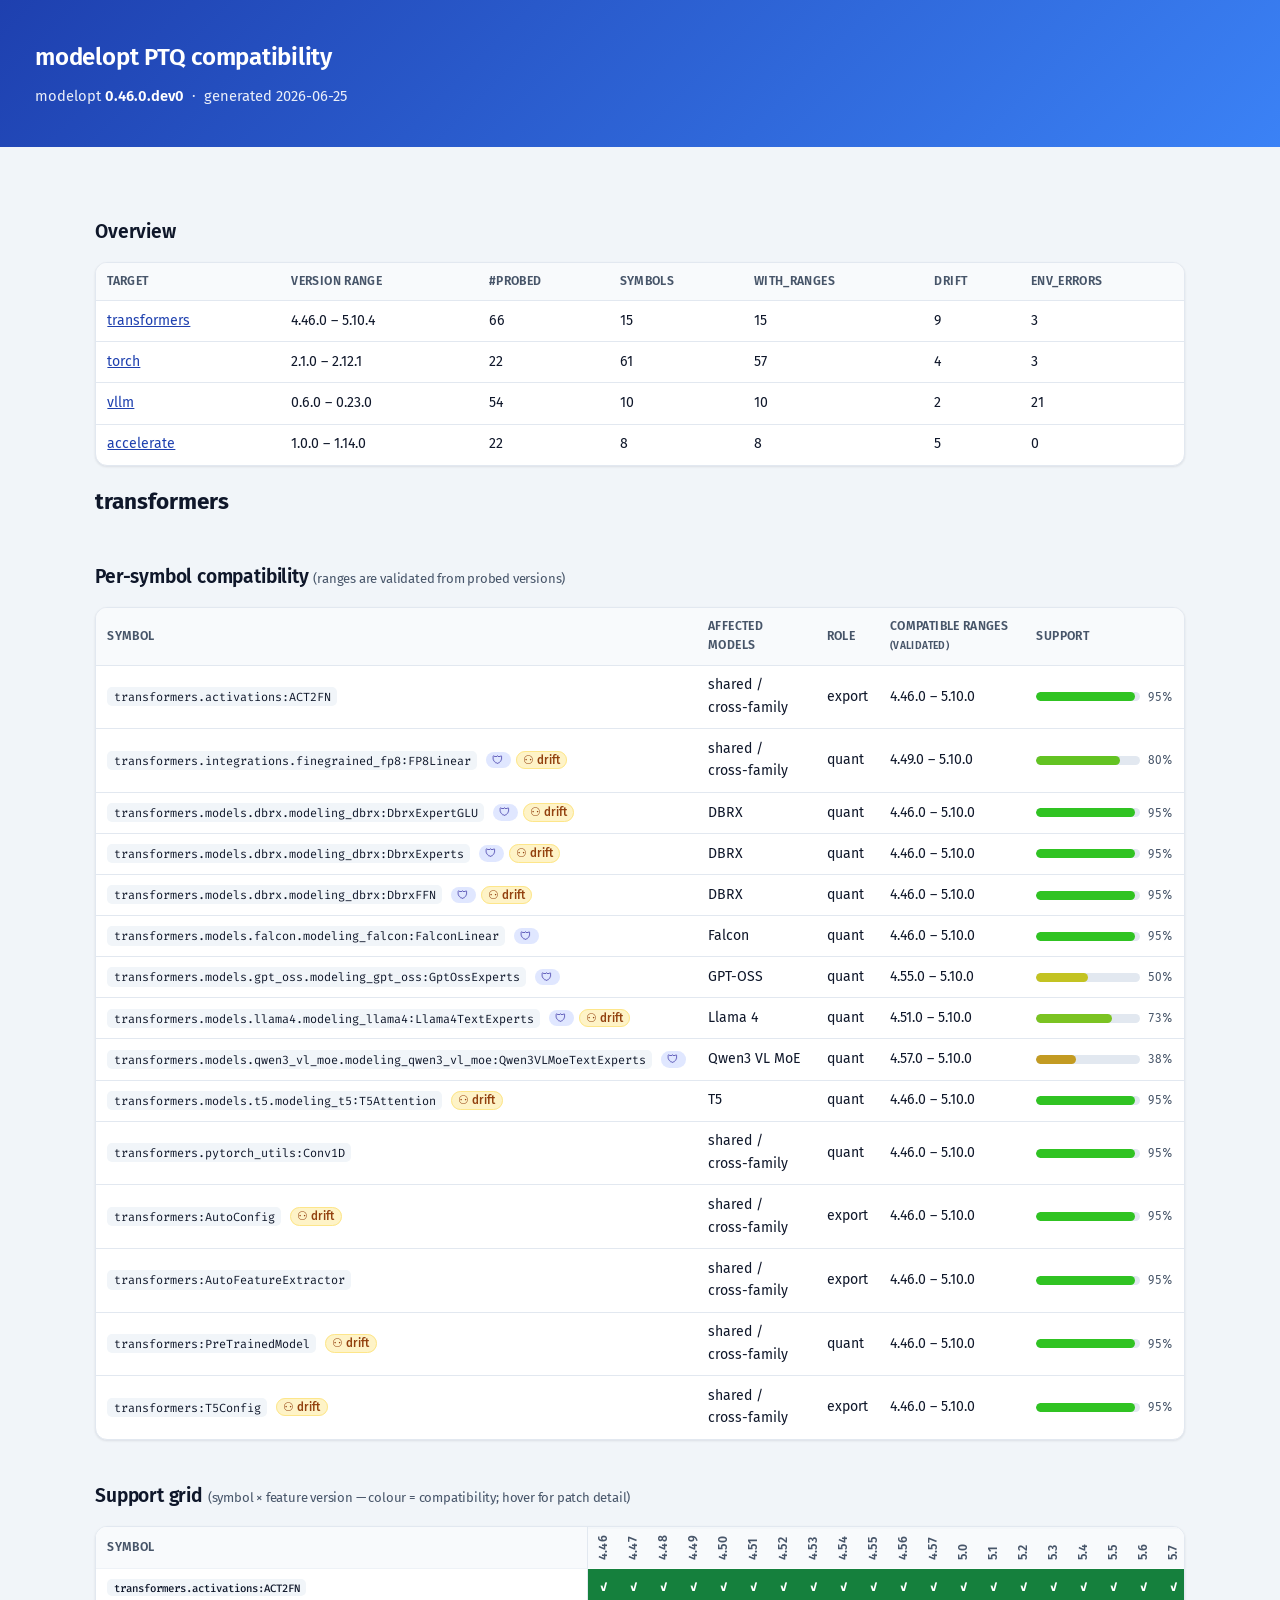
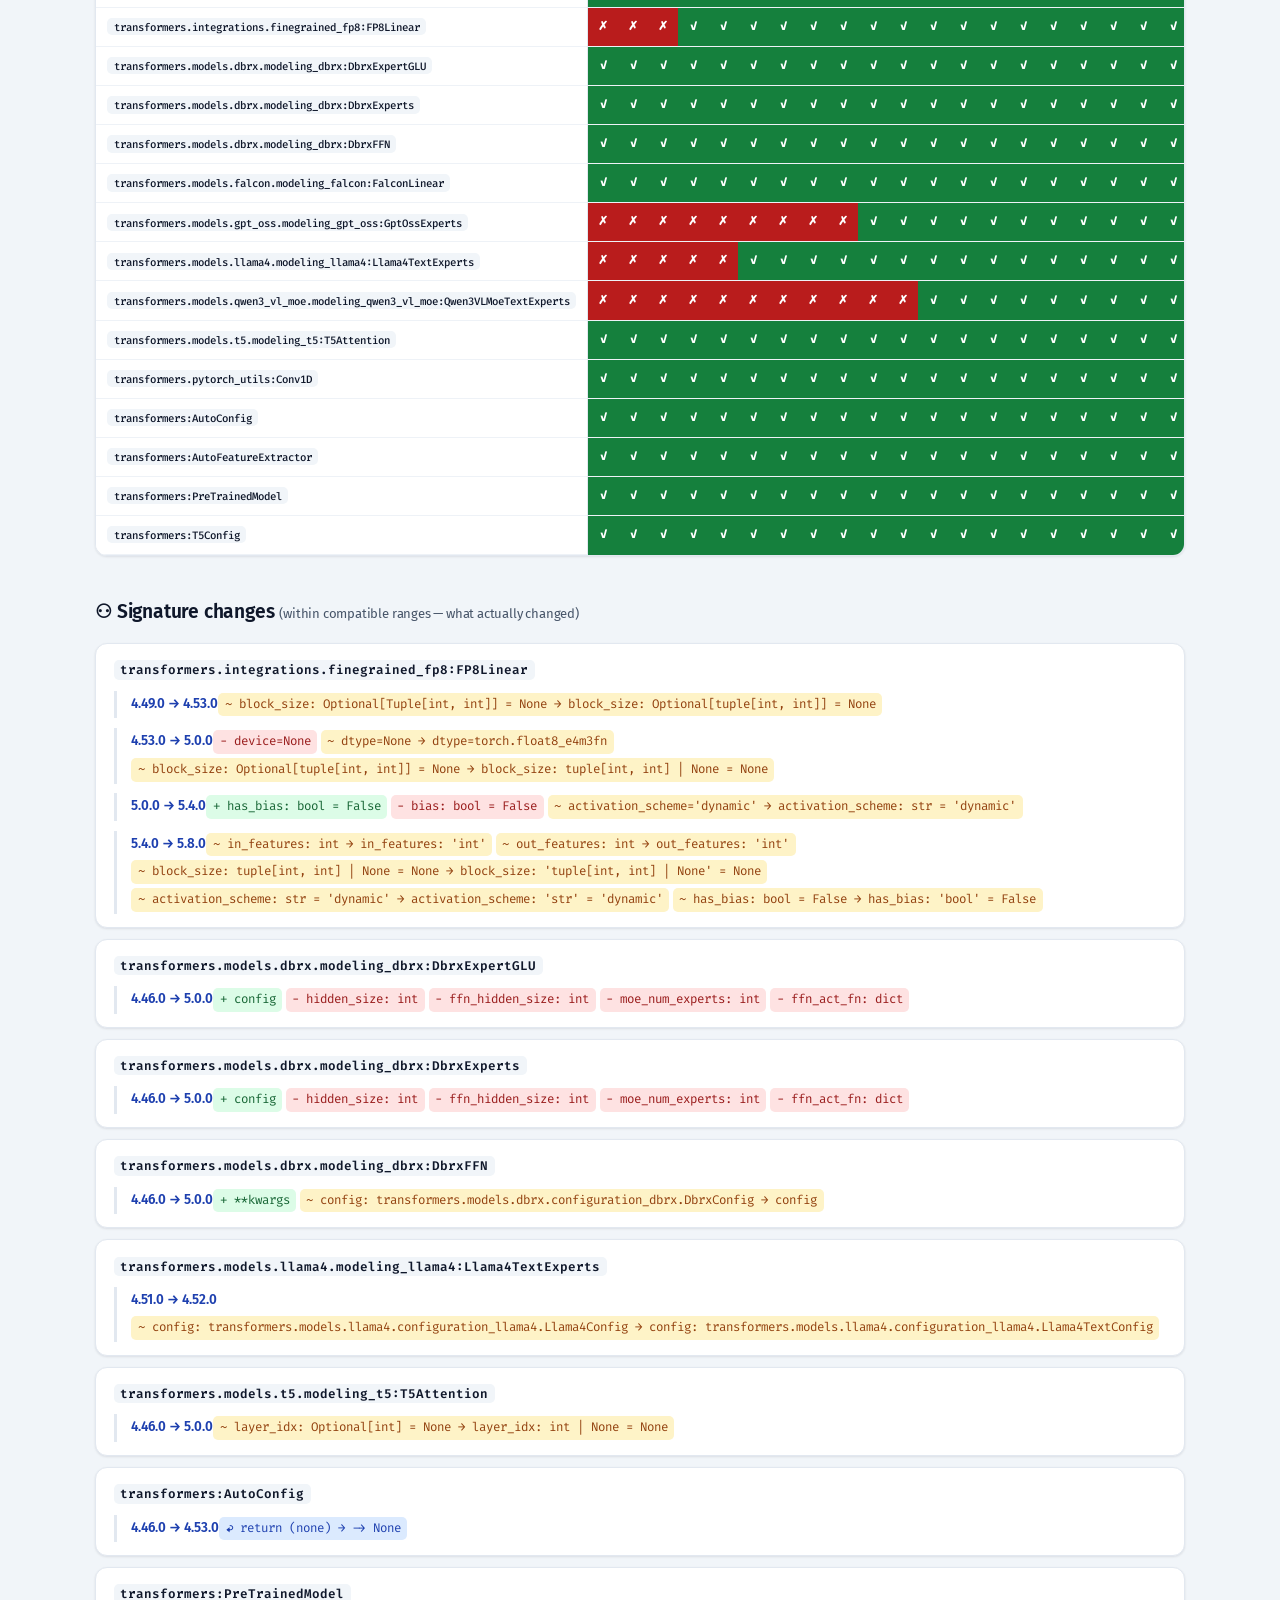
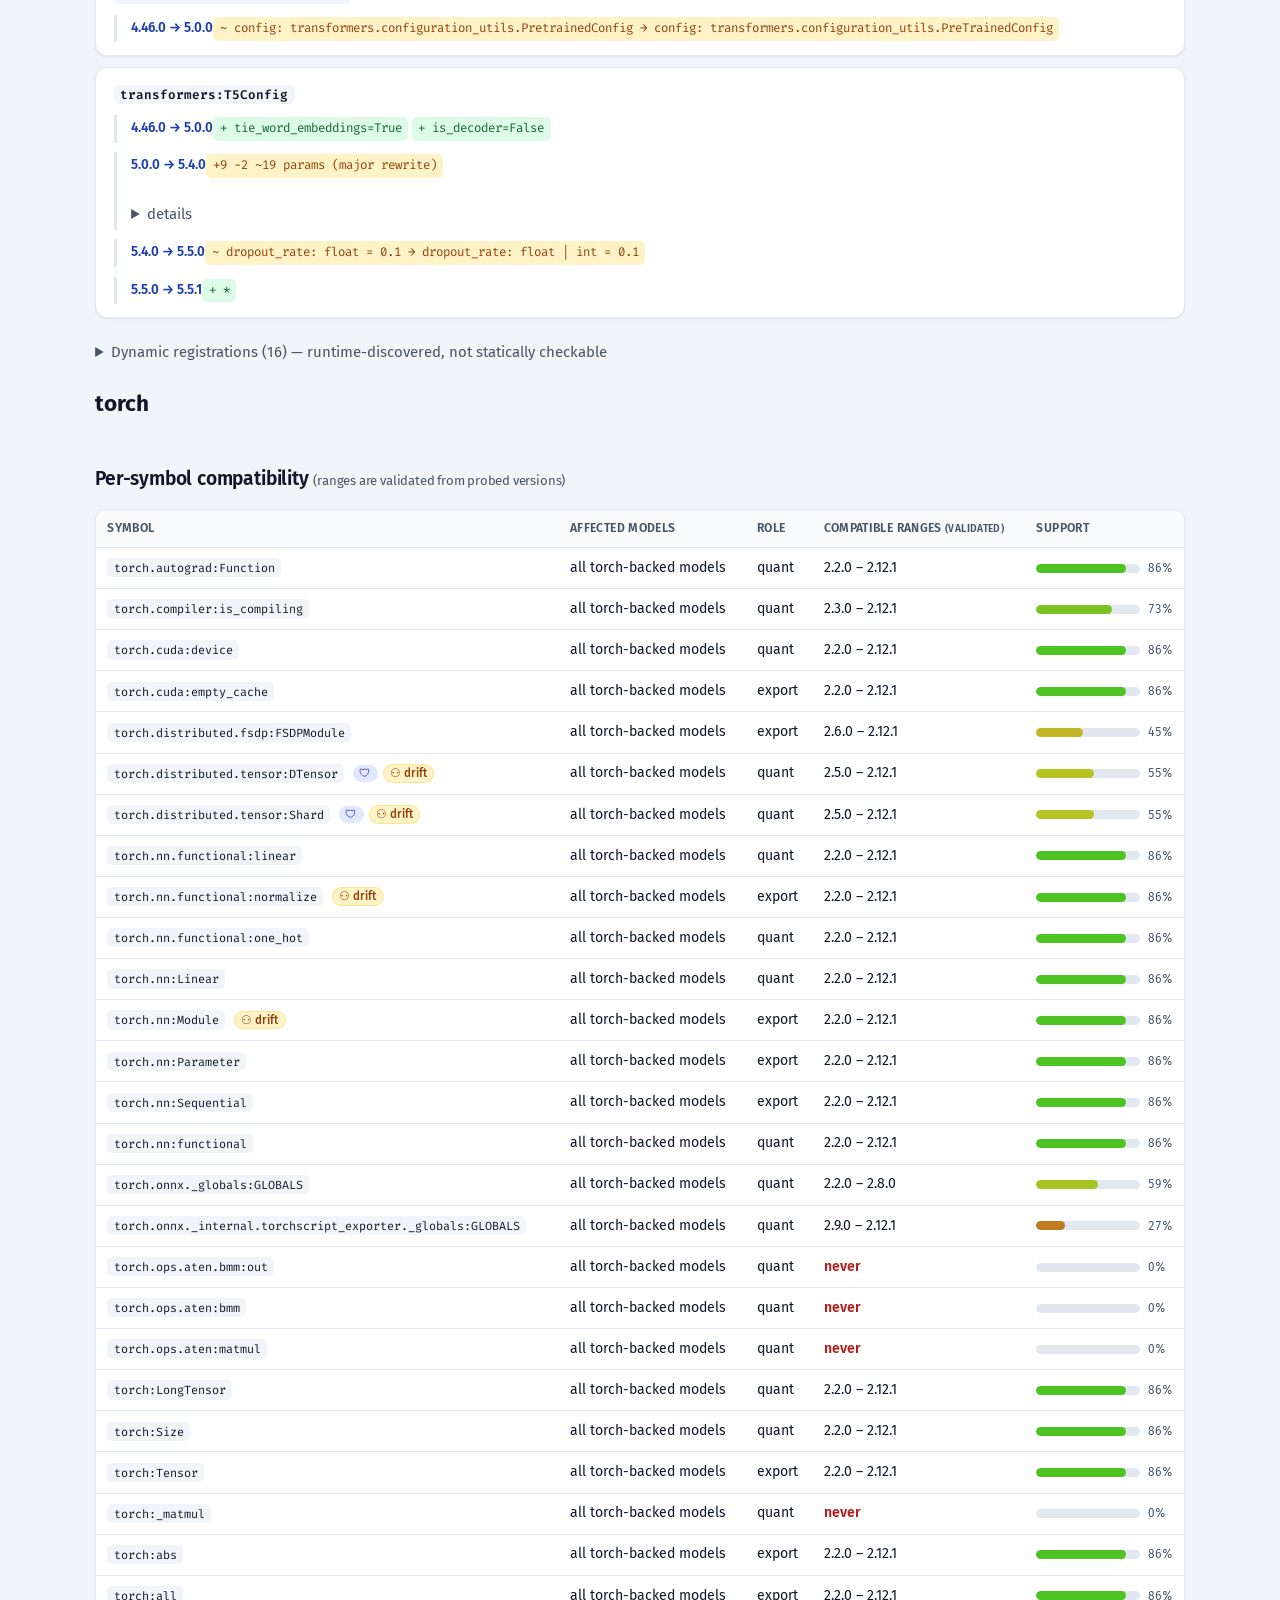
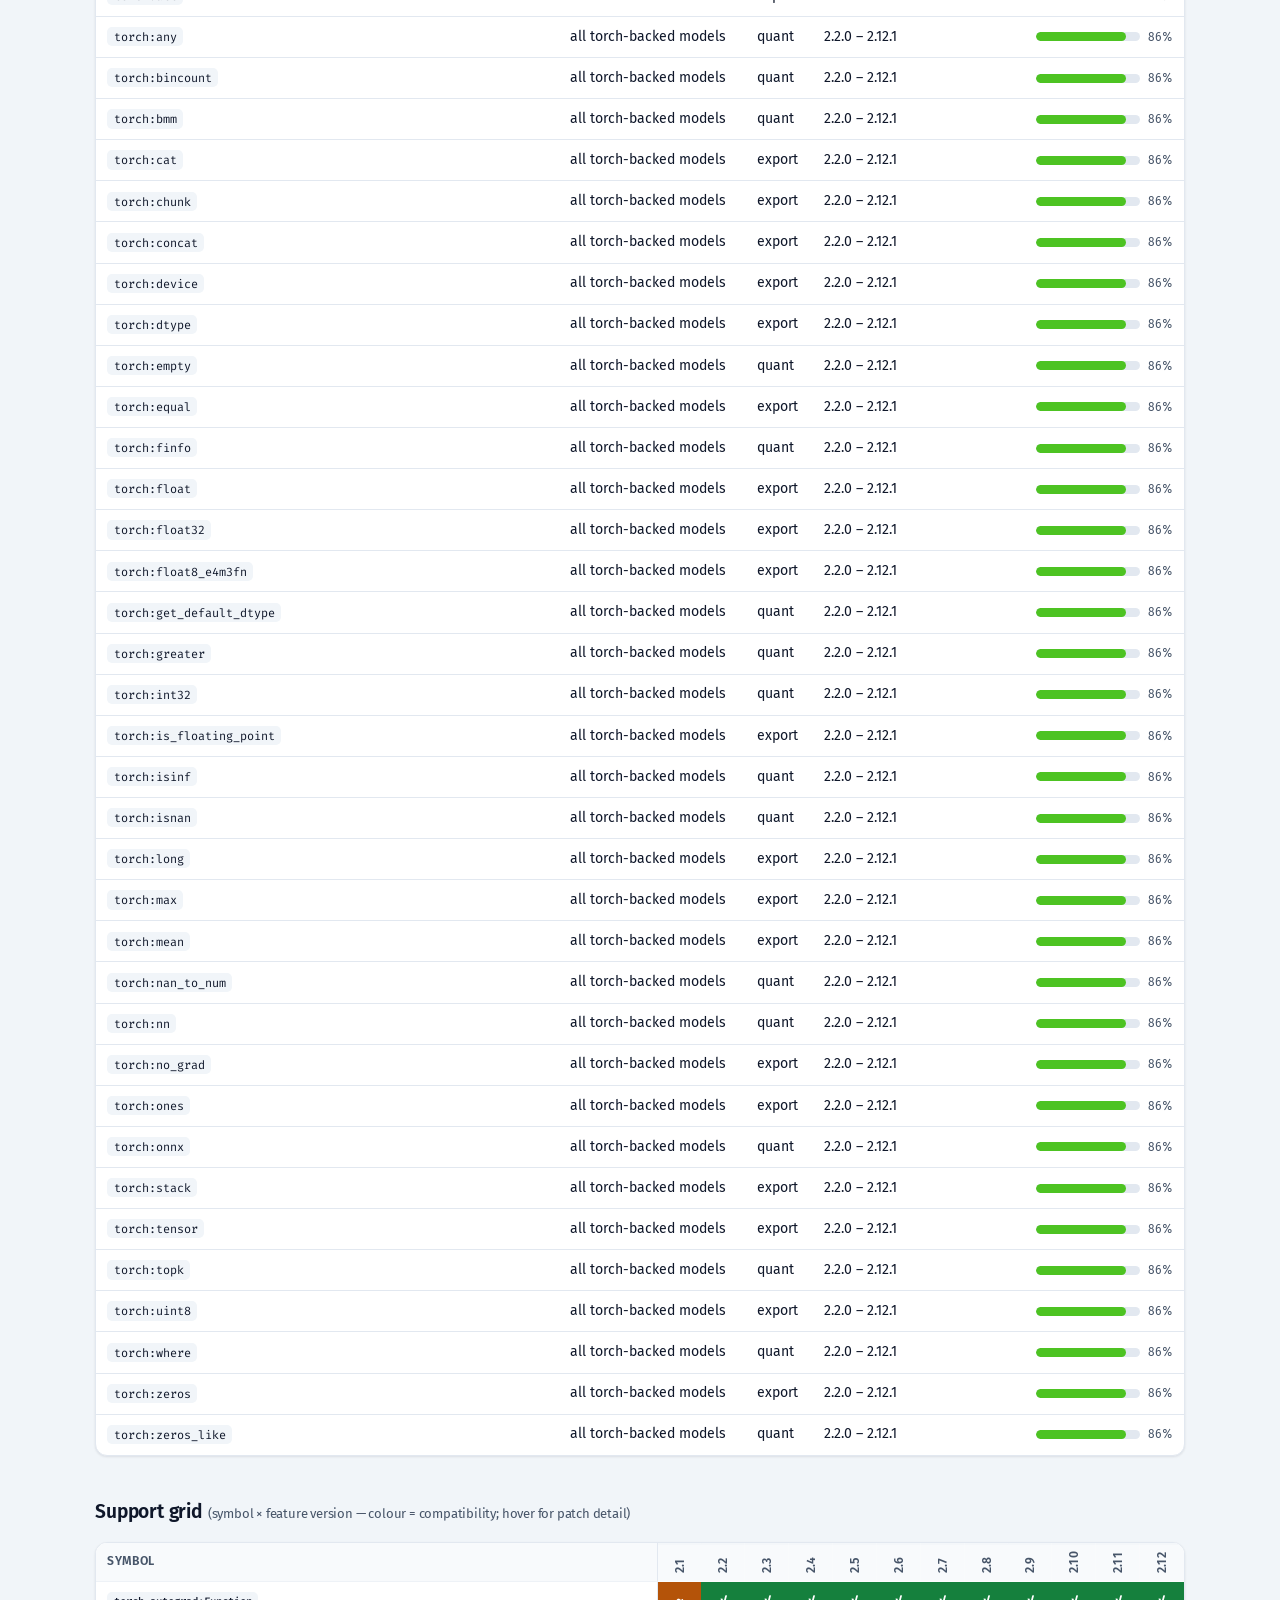
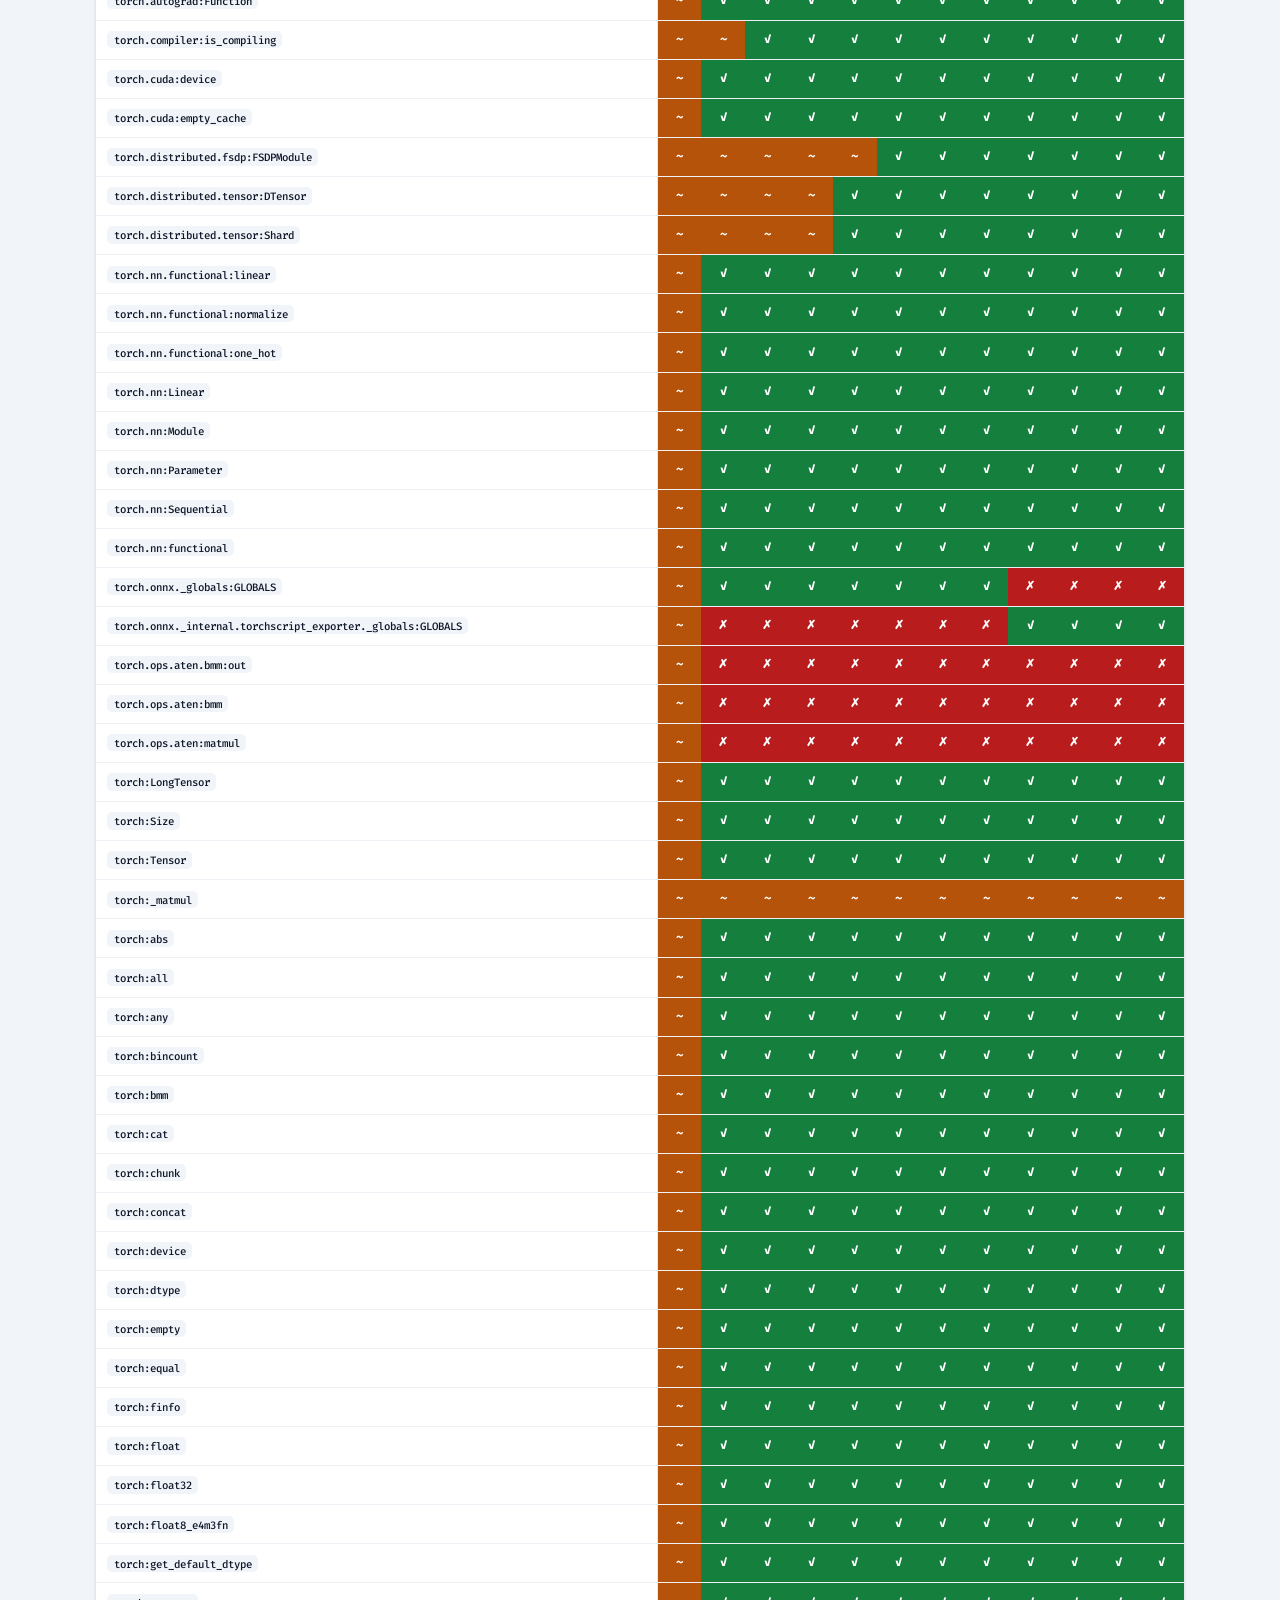
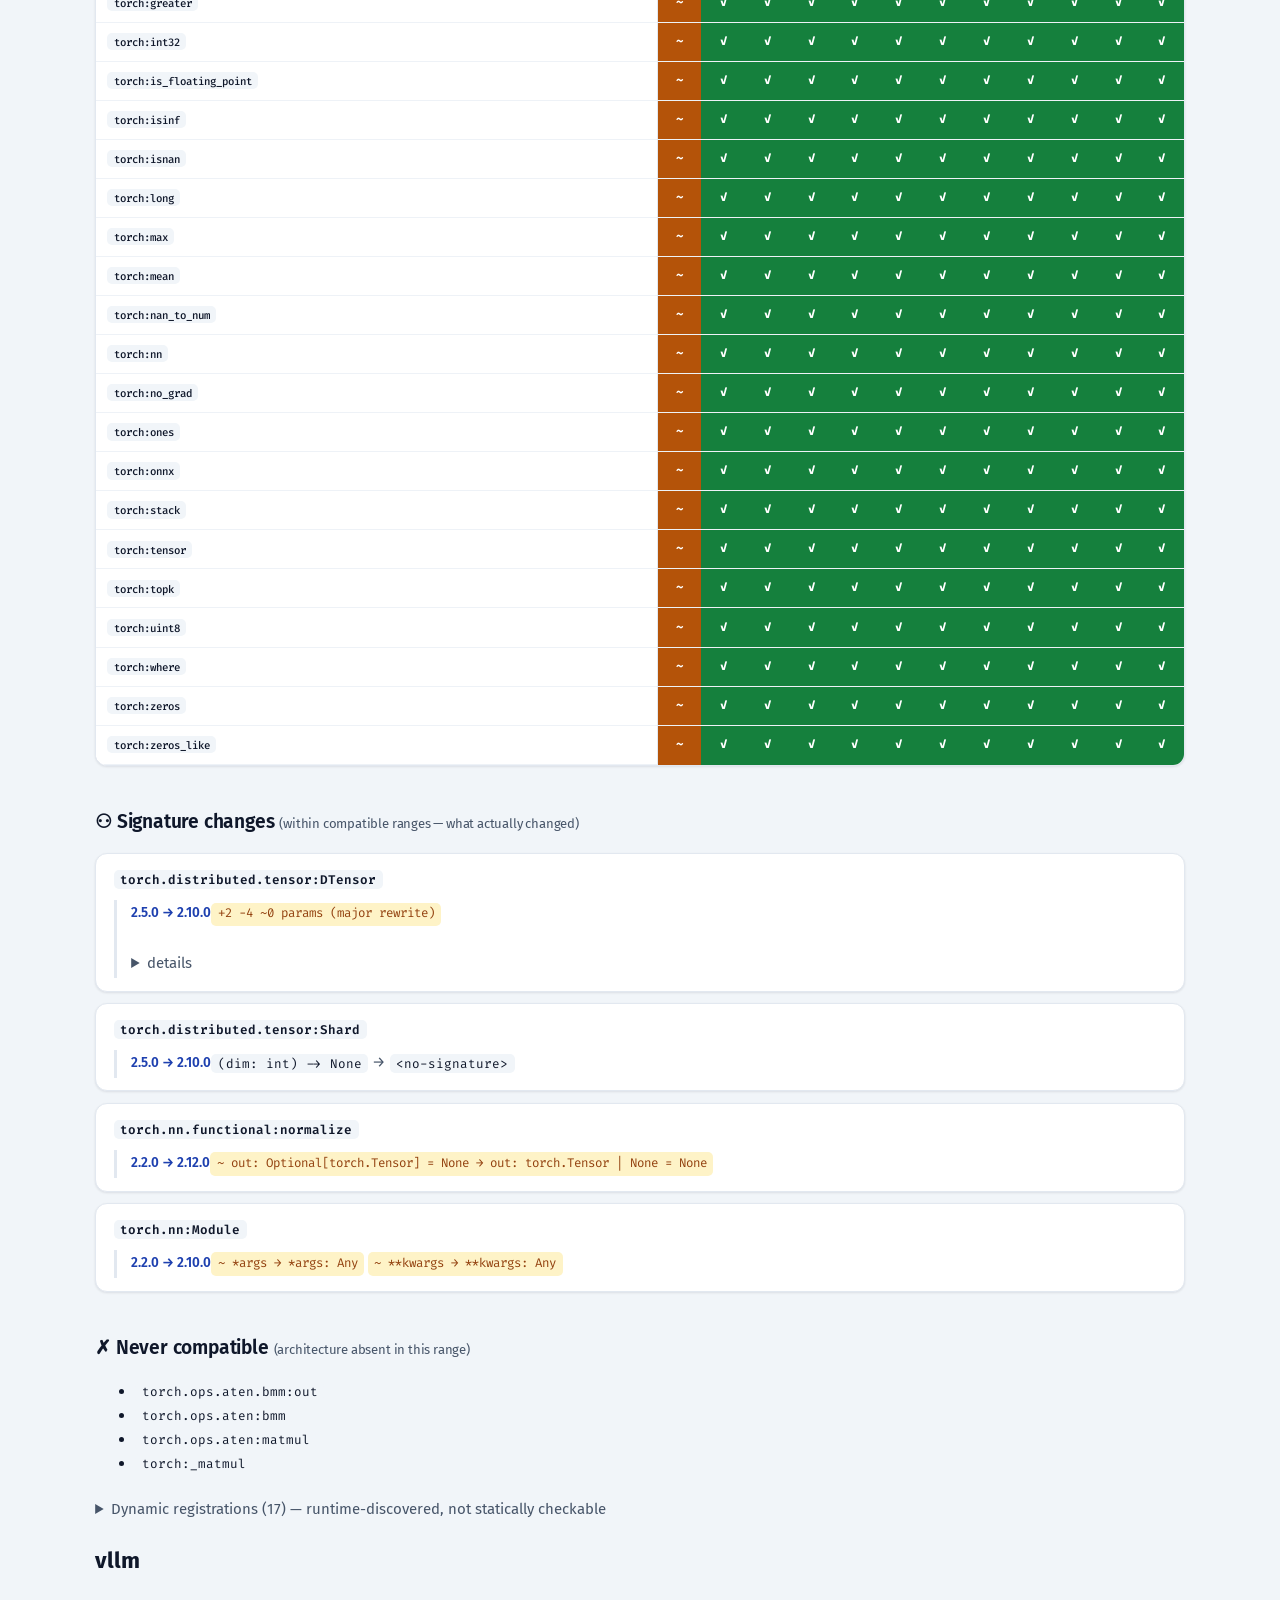
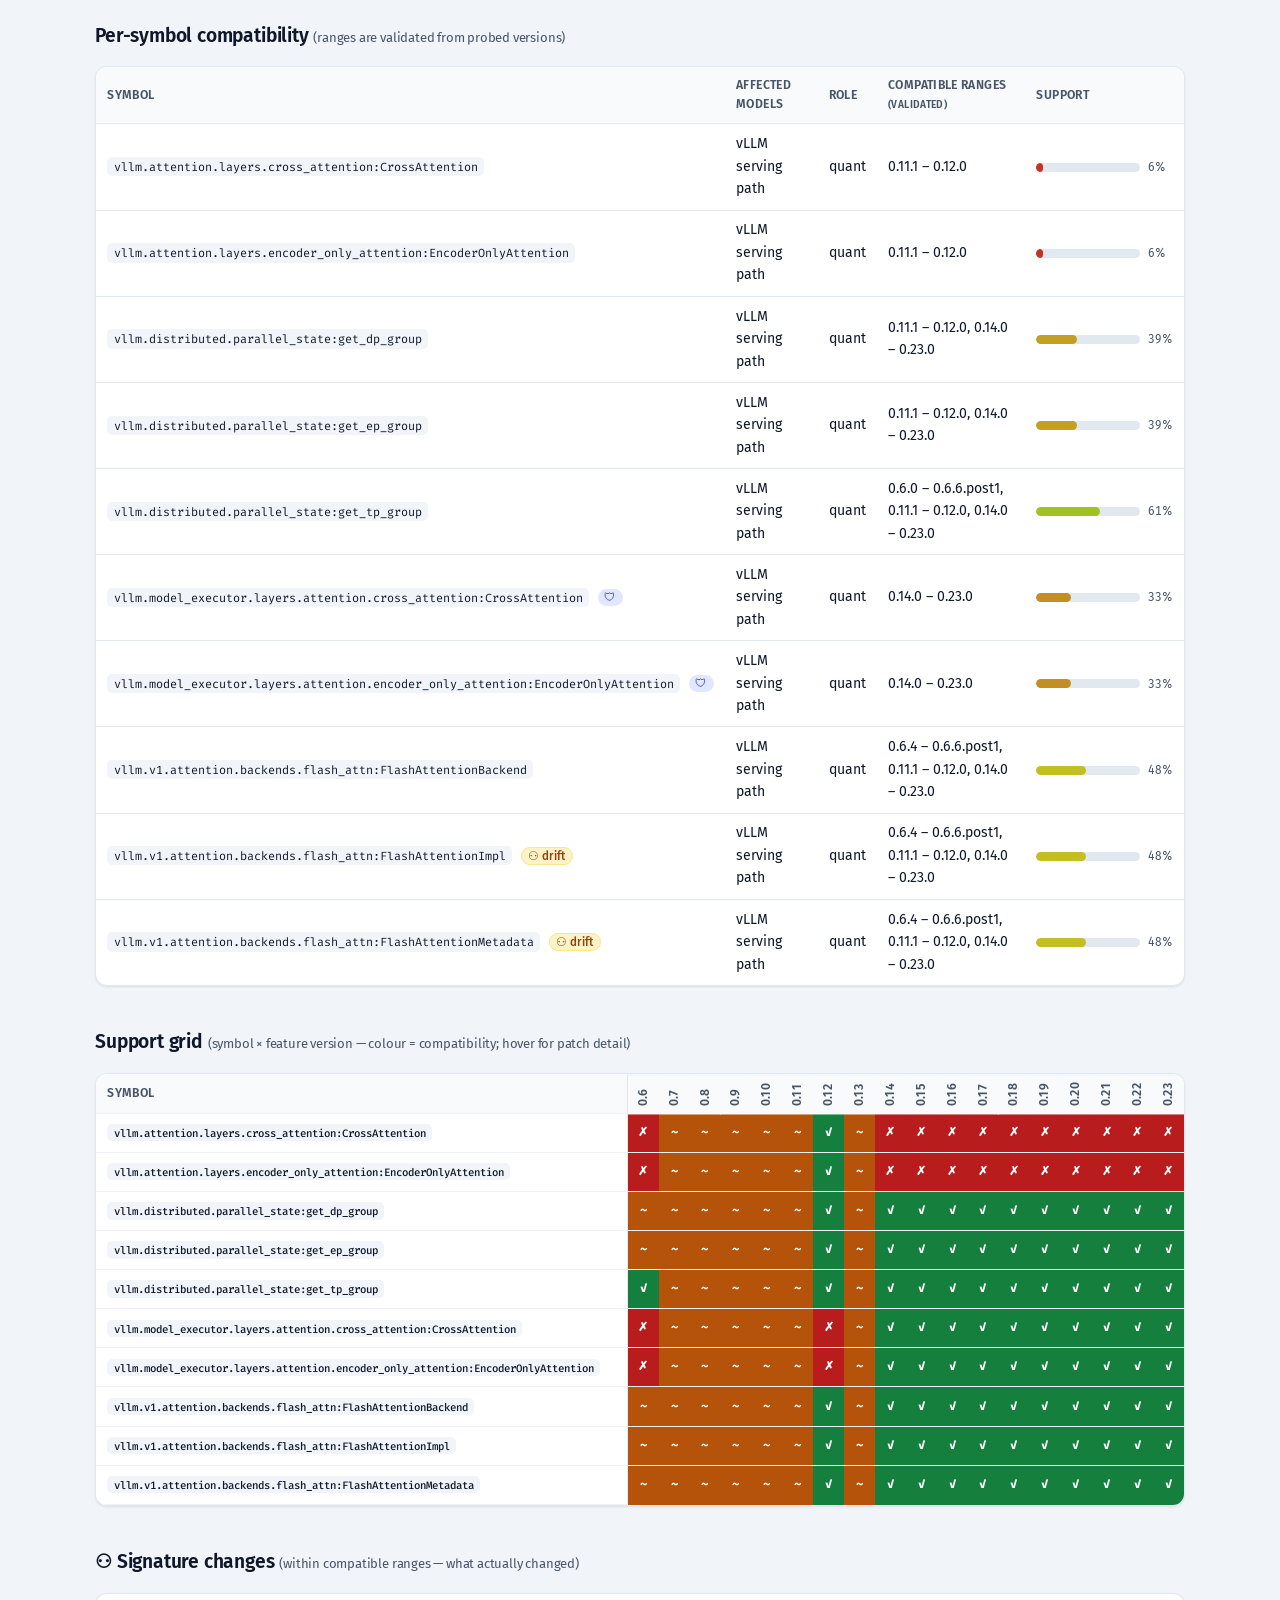
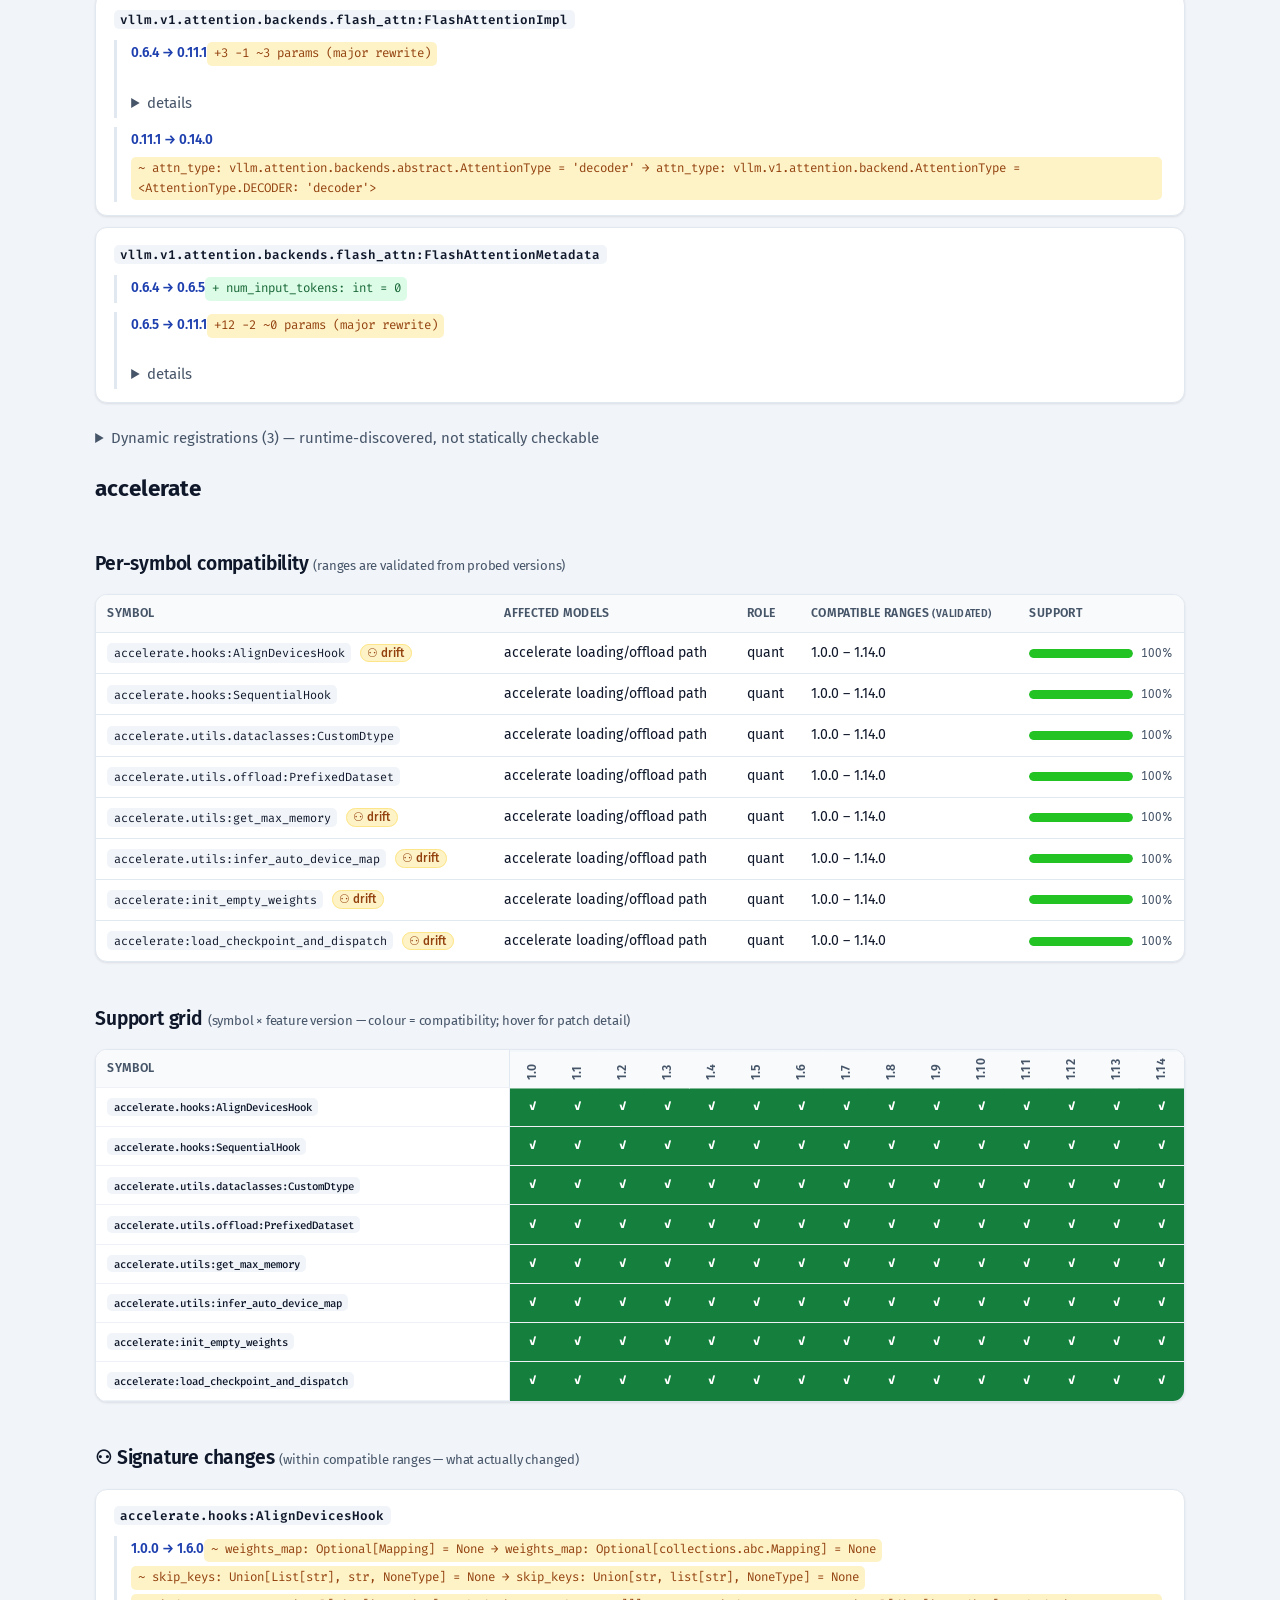
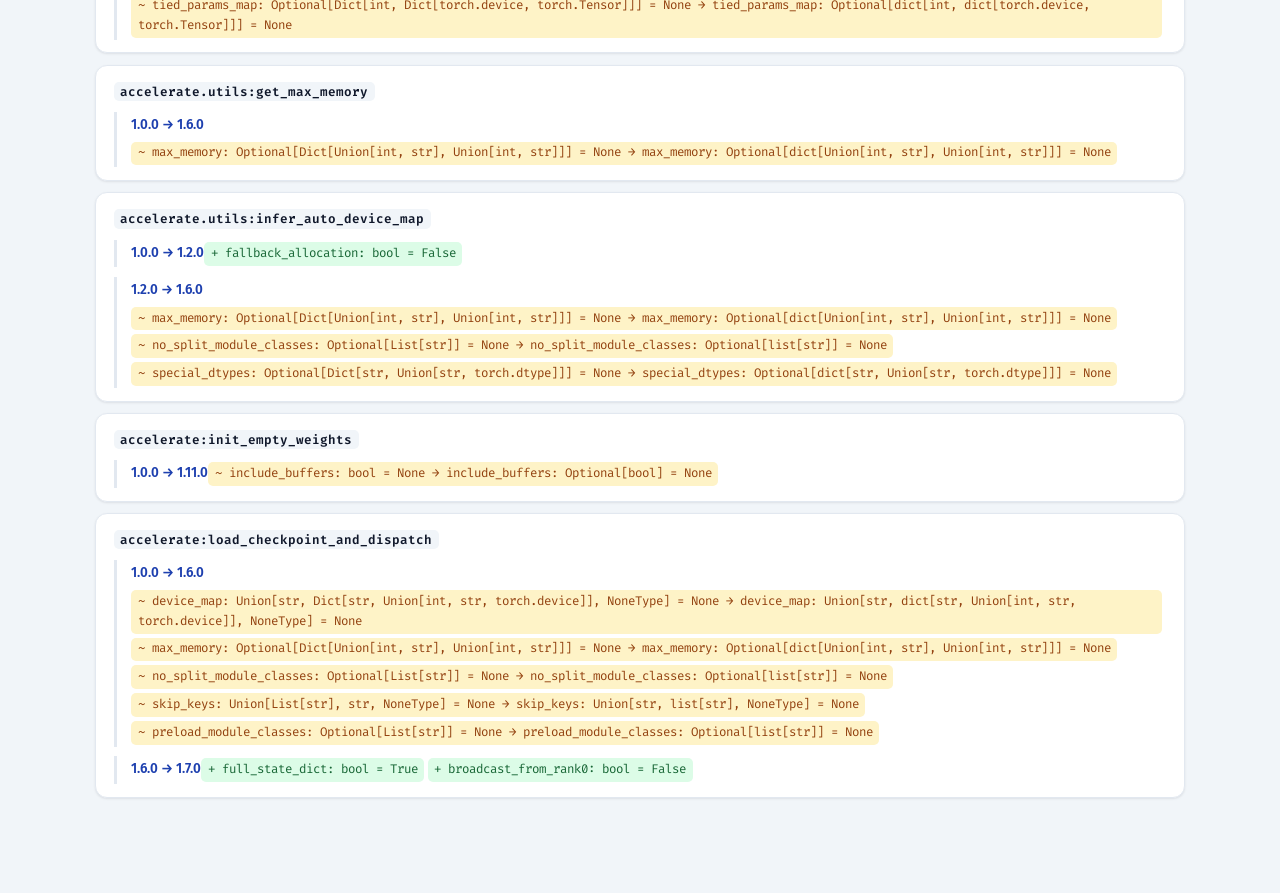
==== commit 7b4498f5: "docs: refresh modelopt046dev compatibility report" ====
--- a/report/modelopt046dev/index.html
+++ b/report/modelopt046dev/index.html
@@ -99,22 +99,22 @@
   <div class='meta'>modelopt <b>0.46.0.dev0</b> &nbsp;·&nbsp; generated 2026-06-25</div>
 </header>
 <main>
-<h2>Overview</h2><table><thead><tr><th>target</th><th>version range</th><th>#probed</th><th>symbols</th><th>with_window</th><th>drift</th><th>env_errors</th></tr></thead><tbody><tr><td><a href='#transformers'>transformers</a></td><td>4.46.0 – 5.10.4</td><td>26</td><td>15</td><td>15</td><td>9</td><td>3</td></tr><tr><td><a href='#torch'>torch</a></td><td>2.1.0 – 2.12.1</td><td>22</td><td>61</td><td>57</td><td>4</td><td>3</td></tr><tr><td><a href='#vllm'>vllm</a></td><td>0.6.0 – 0.23.0</td><td>54</td><td>10</td><td>10</td><td>2</td><td>21</td></tr><tr><td><a href='#accelerate'>accelerate</a></td><td>1.0.0 – 1.14.0</td><td>6</td><td>8</td><td>8</td><td>5</td><td>0</td></tr></tbody></table>
-<section id='transformers'><h1>transformers</h1><h2>Per-symbol compatibility <small>(window is inferred from the probed sample)</small></h2><table><thead><tr><th>symbol</th><th>role</th><th>compatible window <small>(inferred)</small></th><th>support</th></tr></thead><tbody><tr><td class='sym'><code>transformers.activations:ACT2FN</code> </td><td>export</td><td>4.46.0 – 5.10.0</td><td class='supcell'><div class='bar'><span style='width:88%;background:hsl(106 70% 45%)'></span></div><small>88%</small></td></tr><tr><td class='sym'><code>transformers.integrations.finegrained_fp8:FP8Linear</code> <span class='tag guard'>🛡</span><span class='tag drift' title='signature changed within window'>⚇ drift</span></td><td>quant</td><td>4.49.0 – 5.10.0</td><td class='supcell'><div class='bar'><span style='width:77%;background:hsl(92 70% 45%)'></span></div><small>77%</small></td></tr><tr><td class='sym'><code>transformers.models.dbrx.modeling_dbrx:DbrxExpertGLU</code> <span class='tag guard'>🛡</span><span class='tag drift' title='signature changed within window'>⚇ drift</span></td><td>quant</td><td>4.46.0 – 5.10.0</td><td class='supcell'><div class='bar'><span style='width:88%;background:hsl(106 70% 45%)'></span></div><small>88%</small></td></tr><tr><td class='sym'><code>transformers.models.dbrx.modeling_dbrx:DbrxExperts</code> <span class='tag guard'>🛡</span><span class='tag drift' title='signature changed within window'>⚇ drift</span></td><td>quant</td><td>4.46.0 – 5.10.0</td><td class='supcell'><div class='bar'><span style='width:88%;background:hsl(106 70% 45%)'></span></div><small>88%</small></td></tr><tr><td class='sym'><code>transformers.models.dbrx.modeling_dbrx:DbrxFFN</code> <span class='tag guard'>🛡</span><span class='tag drift' title='signature changed within window'>⚇ drift</span></td><td>quant</td><td>4.46.0 – 5.10.0</td><td class='supcell'><div class='bar'><span style='width:88%;background:hsl(106 70% 45%)'></span></div><small>88%</small></td></tr><tr><td class='sym'><code>transformers.models.falcon.modeling_falcon:FalconLinear</code> <span class='tag guard'>🛡</span></td><td>quant</td><td>4.46.0 – 5.10.0</td><td class='supcell'><div class='bar'><span style='width:88%;background:hsl(106 70% 45%)'></span></div><small>88%</small></td></tr><tr><td class='sym'><code>transformers.models.gpt_oss.modeling_gpt_oss:GptOssExperts</code> <span class='tag guard'>🛡</span></td><td>quant</td><td>4.55.0 – 5.10.0</td><td class='supcell'><div class='bar'><span style='width:42%;background:hsl(51 70% 45%)'></span></div><small>42%</small></td></tr><tr><td class='sym'><code>transformers.models.llama4.modeling_llama4:Llama4TextExperts</code> <span class='tag guard'>🛡</span><span class='tag drift' title='signature changed within window'>⚇ drift</span></td><td>quant</td><td>4.51.0 – 5.10.0</td><td class='supcell'><div class='bar'><span style='width:65%;background:hsl(78 70% 45%)'></span></div><small>65%</small></td></tr><tr><td class='sym'><code>transformers.models.qwen3_vl_moe.modeling_qwen3_vl_moe:Qwen3VLMoeTextExperts</code> <span class='tag guard'>🛡</span></td><td>quant</td><td>4.57.0 – 5.10.0</td><td class='supcell'><div class='bar'><span style='width:23%;background:hsl(28 70% 45%)'></span></div><small>23%</small></td></tr><tr><td class='sym'><code>transformers.models.t5.modeling_t5:T5Attention</code> <span class='tag drift' title='signature changed within window'>⚇ drift</span></td><td>quant</td><td>4.46.0 – 5.10.0</td><td class='supcell'><div class='bar'><span style='width:88%;background:hsl(106 70% 45%)'></span></div><small>88%</small></td></tr><tr><td class='sym'><code>transformers.pytorch_utils:Conv1D</code> </td><td>quant</td><td>4.46.0 – 5.10.0</td><td class='supcell'><div class='bar'><span style='width:88%;background:hsl(106 70% 45%)'></span></div><small>88%</small></td></tr><tr><td class='sym'><code>transformers:AutoConfig</code> <span class='tag drift' title='signature changed within window'>⚇ drift</span></td><td>export</td><td>4.46.0 – 5.10.0</td><td class='supcell'><div class='bar'><span style='width:88%;background:hsl(106 70% 45%)'></span></div><small>88%</small></td></tr><tr><td class='sym'><code>transformers:AutoFeatureExtractor</code> </td><td>export</td><td>4.46.0 – 5.10.0</td><td class='supcell'><div class='bar'><span style='width:88%;background:hsl(106 70% 45%)'></span></div><small>88%</small></td></tr><tr><td class='sym'><code>transformers:PreTrainedModel</code> <span class='tag drift' title='signature changed within window'>⚇ drift</span></td><td>quant</td><td>4.46.0 – 5.10.0</td><td class='supcell'><div class='bar'><span style='width:88%;background:hsl(106 70% 45%)'></span></div><small>88%</small></td></tr><tr><td class='sym'><code>transformers:T5Config</code> <span class='tag drift' title='signature changed within window'>⚇ drift</span></td><td>export</td><td>4.46.0 – 5.10.0</td><td class='supcell'><div class='bar'><span style='width:88%;background:hsl(106 70% 45%)'></span></div><small>88%</small></td></tr></tbody></table>
-<h2>Support grid <small>(symbol × feature version — colour = compatibility; hover for patch detail)</small></h2><div class='grid-wrap'><table><tr><th class='rsym'>symbol</th><th class='vh'>4.46</th><th class='vh na'>4.47</th><th class='vh'>4.48</th><th class='vh'>4.49</th><th class='vh'>4.50</th><th class='vh'>4.51</th><th class='vh na'>4.52</th><th class='vh'>4.53</th><th class='vh'>4.54</th><th class='vh'>4.55</th><th class='vh'>4.56</th><th class='vh'>4.57</th><th class='vh na'>5.0</th><th class='vh na'>5.1</th><th class='vh na'>5.2</th><th class='vh na'>5.3</th><th class='vh na'>5.4</th><th class='vh'>5.5</th><th class='vh'>5.6</th><th class='vh na'>5.7</th><th class='vh'>5.8</th><th class='vh na'>5.9</th><th class='vh'>5.10</th></tr><tr><th class='rsym'><code>transformers.activations:ACT2FN</code></th><td class='ok' title='4.46: 4.46.0 yes'>✓</td><td class='na' title='4.47: N/A — not probed (2 release(s) in range)'>–</td><td class='ok' title='4.48: 4.48.2 yes, 4.48.3 yes'>✓</td><td class='ok' title='4.49: 4.49.0 yes'>✓</td><td class='ok' title='4.50: 4.50.2 yes, 4.50.3 yes'>✓</td><td class='ok' title='4.51: 4.51.0 yes, 4.51.2 yes'>✓</td><td class='na' title='4.52: N/A — not probed (5 release(s) in range)'>–</td><td class='ok' title='4.53: 4.53.1 yes, 4.53.2 yes'>✓</td><td class='ok' title='4.54: 4.54.0 yes, 4.54.1 yes'>✓</td><td class='ok' title='4.55: 4.55.0 yes, 4.55.1 yes, 4.55.4 yes'>✓</td><td class='ok' title='4.56: 4.56.1 yes, 4.56.2 yes'>✓</td><td class='ok' title='4.57: 4.57.0 yes, 4.57.5 yes'>✓</td><td class='na' title='5.0: N/A — not probed (1 release(s) in range)'>–</td><td class='na' title='5.1: N/A — not probed (1 release(s) in range)'>–</td><td class='na' title='5.2: N/A — not probed (1 release(s) in range)'>–</td><td class='na' title='5.3: N/A — not probed (1 release(s) in range)'>–</td><td class='na' title='5.4: N/A — not probed (1 release(s) in range)'>–</td><td class='ok' title='5.5: 5.5.1 yes'>✓</td><td class='ok' title='5.6: 5.6.1 yes'>✓</td><td class='na' title='5.7: N/A — not probed (1 release(s) in range)'>–</td><td class='ok' title='5.8: 5.8.1 yes'>✓</td><td class='na' title='5.9: N/A — not probed (1 release(s) in range)'>–</td><td class='warn' title='5.10: 5.10.0 yes, 5.10.1 probe, 5.10.2 probe, 5.10.4 probe'>~</td></tr><tr><th class='rsym'><code>transformers.integrations.finegrained_fp8:FP8Linear</code></th><td class='bad' title='4.46: 4.46.0 no·mod'>✗</td><td class='na' title='4.47: N/A — not probed (2 release(s) in range)'>–</td><td class='bad' title='4.48: 4.48.2 no·mod, 4.48.3 no·mod'>✗</td><td class='ok' title='4.49: 4.49.0 yes'>✓</td><td class='ok' title='4.50: 4.50.2 yes, 4.50.3 yes'>✓</td><td class='ok' title='4.51: 4.51.0 yes, 4.51.2 yes'>✓</td><td class='na' title='4.52: N/A — not probed (5 release(s) in range)'>–</td><td class='ok' title='4.53: 4.53.1 yes, 4.53.2 yes'>✓</td><td class='ok' title='4.54: 4.54.0 yes, 4.54.1 yes'>✓</td><td class='ok' title='4.55: 4.55.0 yes, 4.55.1 yes, 4.55.4 yes'>✓</td><td class='ok' title='4.56: 4.56.1 yes, 4.56.2 yes'>✓</td><td class='ok' title='4.57: 4.57.0 yes, 4.57.5 yes'>✓</td><td class='na' title='5.0: N/A — not probed (1 release(s) in range)'>–</td><td class='na' title='5.1: N/A — not probed (1 release(s) in range)'>–</td><td class='na' title='5.2: N/A — not probed (1 release(s) in range)'>–</td><td class='na' title='5.3: N/A — not probed (1 release(s) in range)'>–</td><td class='na' title='5.4: N/A — not probed (1 release(s) in range)'>–</td><td class='ok' title='5.5: 5.5.1 yes'>✓</td><td class='ok' title='5.6: 5.6.1 yes'>✓</td><td class='na' title='5.7: N/A — not probed (1 release(s) in range)'>–</td><td class='ok' title='5.8: 5.8.1 yes'>✓</td><td class='na' title='5.9: N/A — not probed (1 release(s) in range)'>–</td><td class='warn' title='5.10: 5.10.0 yes, 5.10.1 probe, 5.10.2 probe, 5.10.4 probe'>~</td></tr><tr><th class='rsym'><code>transformers.models.dbrx.modeling_dbrx:DbrxExpertGLU</code></th><td class='ok' title='4.46: 4.46.0 yes'>✓</td><td class='na' title='4.47: N/A — not probed (2 release(s) in range)'>–</td><td class='ok' title='4.48: 4.48.2 yes, 4.48.3 yes'>✓</td><td class='ok' title='4.49: 4.49.0 yes'>✓</td><td class='ok' title='4.50: 4.50.2 yes, 4.50.3 yes'>✓</td><td class='ok' title='4.51: 4.51.0 yes, 4.51.2 yes'>✓</td><td class='na' title='4.52: N/A — not probed (5 release(s) in range)'>–</td><td class='ok' title='4.53: 4.53.1 yes, 4.53.2 yes'>✓</td><td class='ok' title='4.54: 4.54.0 yes, 4.54.1 yes'>✓</td><td class='ok' title='4.55: 4.55.0 yes, 4.55.1 yes, 4.55.4 yes'>✓</td><td class='ok' title='4.56: 4.56.1 yes, 4.56.2 yes'>✓</td><td class='ok' title='4.57: 4.57.0 yes, 4.57.5 yes'>✓</td><td class='na' title='5.0: N/A — not probed (1 release(s) in range)'>–</td><td class='na' title='5.1: N/A — not probed (1 release(s) in range)'>–</td><td class='na' title='5.2: N/A — not probed (1 release(s) in range)'>–</td><td class='na' title='5.3: N/A — not probed (1 release(s) in range)'>–</td><td class='na' title='5.4: N/A — not probed (1 release(s) in range)'>–</td><td class='ok' title='5.5: 5.5.1 yes'>✓</td><td class='ok' title='5.6: 5.6.1 yes'>✓</td><td class='na' title='5.7: N/A — not probed (1 release(s) in range)'>–</td><td class='ok' title='5.8: 5.8.1 yes'>✓</td><td class='na' title='5.9: N/A — not probed (1 release(s) in range)'>–</td><td class='warn' title='5.10: 5.10.0 yes, 5.10.1 probe, 5.10.2 probe, 5.10.4 probe'>~</td></tr><tr><th class='rsym'><code>transformers.models.dbrx.modeling_dbrx:DbrxExperts</code></th><td class='ok' title='4.46: 4.46.0 yes'>✓</td><td class='na' title='4.47: N/A — not probed (2 release(s) in range)'>–</td><td class='ok' title='4.48: 4.48.2 yes, 4.48.3 yes'>✓</td><td class='ok' title='4.49: 4.49.0 yes'>✓</td><td class='ok' title='4.50: 4.50.2 yes, 4.50.3 yes'>✓</td><td class='ok' title='4.51: 4.51.0 yes, 4.51.2 yes'>✓</td><td class='na' title='4.52: N/A — not probed (5 release(s) in range)'>–</td><td class='ok' title='4.53: 4.53.1 yes, 4.53.2 yes'>✓</td><td class='ok' title='4.54: 4.54.0 yes, 4.54.1 yes'>✓</td><td class='ok' title='4.55: 4.55.0 yes, 4.55.1 yes, 4.55.4 yes'>✓</td><td class='ok' title='4.56: 4.56.1 yes, 4.56.2 yes'>✓</td><td class='ok' title='4.57: 4.57.0 yes, 4.57.5 yes'>✓</td><td class='na' title='5.0: N/A — not probed (1 release(s) in range)'>–</td><td class='na' title='5.1: N/A — not probed (1 release(s) in range)'>–</td><td class='na' title='5.2: N/A — not probed (1 release(s) in range)'>–</td><td class='na' title='5.3: N/A — not probed (1 release(s) in range)'>–</td><td class='na' title='5.4: N/A — not probed (1 release(s) in range)'>–</td><td class='ok' title='5.5: 5.5.1 yes'>✓</td><td class='ok' title='5.6: 5.6.1 yes'>✓</td><td class='na' title='5.7: N/A — not probed (1 release(s) in range)'>–</td><td class='ok' title='5.8: 5.8.1 yes'>✓</td><td class='na' title='5.9: N/A — not probed (1 release(s) in range)'>–</td><td class='warn' title='5.10: 5.10.0 yes, 5.10.1 probe, 5.10.2 probe, 5.10.4 probe'>~</td></tr><tr><th class='rsym'><code>transformers.models.dbrx.modeling_dbrx:DbrxFFN</code></th><td class='ok' title='4.46: 4.46.0 yes'>✓</td><td class='na' title='4.47: N/A — not probed (2 release(s) in range)'>–</td><td class='ok' title='4.48: 4.48.2 yes, 4.48.3 yes'>✓</td><td class='ok' title='4.49: 4.49.0 yes'>✓</td><td class='ok' title='4.50: 4.50.2 yes, 4.50.3 yes'>✓</td><td class='ok' title='4.51: 4.51.0 yes, 4.51.2 yes'>✓</td><td class='na' title='4.52: N/A — not probed (5 release(s) in range)'>–</td><td class='ok' title='4.53: 4.53.1 yes, 4.53.2 yes'>✓</td><td class='ok' title='4.54: 4.54.0 yes, 4.54.1 yes'>✓</td><td class='ok' title='4.55: 4.55.0 yes, 4.55.1 yes, 4.55.4 yes'>✓</td><td class='ok' title='4.56: 4.56.1 yes, 4.56.2 yes'>✓</td><td class='ok' title='4.57: 4.57.0 yes, 4.57.5 yes'>✓</td><td class='na' title='5.0: N/A — not probed (1 release(s) in range)'>–</td><td class='na' title='5.1: N/A — not probed (1 release(s) in range)'>–</td><td class='na' title='5.2: N/A — not probed (1 release(s) in range)'>–</td><td class='na' title='5.3: N/A — not probed (1 release(s) in range)'>–</td><td class='na' title='5.4: N/A — not probed (1 release(s) in range)'>–</td><td class='ok' title='5.5: 5.5.1 yes'>✓</td><td class='ok' title='5.6: 5.6.1 yes'>✓</td><td class='na' title='5.7: N/A — not probed (1 release(s) in range)'>–</td><td class='ok' title='5.8: 5.8.1 yes'>✓</td><td class='na' title='5.9: N/A — not probed (1 release(s) in range)'>–</td><td class='warn' title='5.10: 5.10.0 yes, 5.10.1 probe, 5.10.2 probe, 5.10.4 probe'>~</td></tr><tr><th class='rsym'><code>transformers.models.falcon.modeling_falcon:FalconLinear</code></th><td class='ok' title='4.46: 4.46.0 yes'>✓</td><td class='na' title='4.47: N/A — not probed (2 release(s) in range)'>–</td><td class='ok' title='4.48: 4.48.2 yes, 4.48.3 yes'>✓</td><td class='ok' title='4.49: 4.49.0 yes'>✓</td><td class='ok' title='4.50: 4.50.2 yes, 4.50.3 yes'>✓</td><td class='ok' title='4.51: 4.51.0 yes, 4.51.2 yes'>✓</td><td class='na' title='4.52: N/A — not probed (5 release(s) in range)'>–</td><td class='ok' title='4.53: 4.53.1 yes, 4.53.2 yes'>✓</td><td class='ok' title='4.54: 4.54.0 yes, 4.54.1 yes'>✓</td><td class='ok' title='4.55: 4.55.0 yes, 4.55.1 yes, 4.55.4 yes'>✓</td><td class='ok' title='4.56: 4.56.1 yes, 4.56.2 yes'>✓</td><td class='ok' title='4.57: 4.57.0 yes, 4.57.5 yes'>✓</td><td class='na' title='5.0: N/A — not probed (1 release(s) in range)'>–</td><td class='na' title='5.1: N/A — not probed (1 release(s) in range)'>–</td><td class='na' title='5.2: N/A — not probed (1 release(s) in range)'>–</td><td class='na' title='5.3: N/A — not probed (1 release(s) in range)'>–</td><td class='na' title='5.4: N/A — not probed (1 release(s) in range)'>–</td><td class='ok' title='5.5: 5.5.1 yes'>✓</td><td class='ok' title='5.6: 5.6.1 yes'>✓</td><td class='na' title='5.7: N/A — not probed (1 release(s) in range)'>–</td><td class='ok' title='5.8: 5.8.1 yes'>✓</td><td class='na' title='5.9: N/A — not probed (1 release(s) in range)'>–</td><td class='warn' title='5.10: 5.10.0 yes, 5.10.1 probe, 5.10.2 probe, 5.10.4 probe'>~</td></tr><tr><th class='rsym'><code>transformers.models.gpt_oss.modeling_gpt_oss:GptOssExperts</code></th><td class='bad' title='4.46: 4.46.0 no·mod'>✗</td><td class='na' title='4.47: N/A — not probed (2 release(s) in range)'>–</td><td class='bad' title='4.48: 4.48.2 no·mod, 4.48.3 no·mod'>✗</td><td class='bad' title='4.49: 4.49.0 no·mod'>✗</td><td class='bad' title='4.50: 4.50.2 no·mod, 4.50.3 no·mod'>✗</td><td class='bad' title='4.51: 4.51.0 no·mod, 4.51.2 no·mod'>✗</td><td class='na' title='4.52: N/A — not probed (5 release(s) in range)'>–</td><td class='bad' title='4.53: 4.53.1 no·mod, 4.53.2 no·mod'>✗</td><td class='bad' title='4.54: 4.54.0 no·mod, 4.54.1 no·mod'>✗</td><td class='ok' title='4.55: 4.55.0 yes, 4.55.1 yes, 4.55.4 yes'>✓</td><td class='ok' title='4.56: 4.56.1 yes, 4.56.2 yes'>✓</td><td class='ok' title='4.57: 4.57.0 yes, 4.57.5 yes'>✓</td><td class='na' title='5.0: N/A — not probed (1 release(s) in range)'>–</td><td class='na' title='5.1: N/A — not probed (1 release(s) in range)'>–</td><td class='na' title='5.2: N/A — not probed (1 release(s) in range)'>–</td><td class='na' title='5.3: N/A — not probed (1 release(s) in range)'>–</td><td class='na' title='5.4: N/A — not probed (1 release(s) in range)'>–</td><td class='ok' title='5.5: 5.5.1 yes'>✓</td><td class='ok' title='5.6: 5.6.1 yes'>✓</td><td class='na' title='5.7: N/A — not probed (1 release(s) in range)'>–</td><td class='ok' title='5.8: 5.8.1 yes'>✓</td><td class='na' title='5.9: N/A — not probed (1 release(s) in range)'>–</td><td class='warn' title='5.10: 5.10.0 yes, 5.10.1 probe, 5.10.2 probe, 5.10.4 probe'>~</td></tr><tr><th class='rsym'><code>transformers.models.llama4.modeling_llama4:Llama4TextExperts</code></th><td class='bad' title='4.46: 4.46.0 no·mod'>✗</td><td class='na' title='4.47: N/A — not probed (2 release(s) in range)'>–</td><td class='bad' title='4.48: 4.48.2 no·mod, 4.48.3 no·mod'>✗</td><td class='bad' title='4.49: 4.49.0 no·mod'>✗</td><td class='bad' title='4.50: 4.50.2 no·mod, 4.50.3 no·mod'>✗</td><td class='ok' title='4.51: 4.51.0 yes, 4.51.2 yes'>✓</td><td class='na' title='4.52: N/A — not probed (5 release(s) in range)'>–</td><td class='ok' title='4.53: 4.53.1 yes, 4.53.2 yes'>✓</td><td class='ok' title='4.54: 4.54.0 yes, 4.54.1 yes'>✓</td><td class='ok' title='4.55: 4.55.0 yes, 4.55.1 yes, 4.55.4 yes'>✓</td><td class='ok' title='4.56: 4.56.1 yes, 4.56.2 yes'>✓</td><td class='ok' title='4.57: 4.57.0 yes, 4.57.5 yes'>✓</td><td class='na' title='5.0: N/A — not probed (1 release(s) in range)'>–</td><td class='na' title='5.1: N/A — not probed (1 release(s) in range)'>–</td><td class='na' title='5.2: N/A — not probed (1 release(s) in range)'>–</td><td class='na' title='5.3: N/A — not probed (1 release(s) in range)'>–</td><td class='na' title='5.4: N/A — not probed (1 release(s) in range)'>–</td><td class='ok' title='5.5: 5.5.1 yes'>✓</td><td class='ok' title='5.6: 5.6.1 yes'>✓</td><td class='na' title='5.7: N/A — not probed (1 release(s) in range)'>–</td><td class='ok' title='5.8: 5.8.1 yes'>✓</td><td class='na' title='5.9: N/A — not probed (1 release(s) in range)'>–</td><td class='warn' title='5.10: 5.10.0 yes, 5.10.1 probe, 5.10.2 probe, 5.10.4 probe'>~</td></tr><tr><th class='rsym'><code>transformers.models.qwen3_vl_moe.modeling_qwen3_vl_moe:Qwen3VLMoeTextExperts</code></th><td class='bad' title='4.46: 4.46.0 no·mod'>✗</td><td class='na' title='4.47: N/A — not probed (2 release(s) in range)'>–</td><td class='bad' title='4.48: 4.48.2 no·mod, 4.48.3 no·mod'>✗</td><td class='bad' title='4.49: 4.49.0 no·mod'>✗</td><td class='bad' title='4.50: 4.50.2 no·mod, 4.50.3 no·mod'>✗</td><td class='bad' title='4.51: 4.51.0 no·mod, 4.51.2 no·mod'>✗</td><td class='na' title='4.52: N/A — not probed (5 release(s) in range)'>–</td><td class='bad' title='4.53: 4.53.1 no·mod, 4.53.2 no·mod'>✗</td><td class='bad' title='4.54: 4.54.0 no·mod, 4.54.1 no·mod'>✗</td><td class='bad' title='4.55: 4.55.0 no·mod, 4.55.1 no·mod, 4.55.4 no·mod'>✗</td><td class='bad' title='4.56: 4.56.1 no·mod, 4.56.2 no·mod'>✗</td><td class='ok' title='4.57: 4.57.0 yes, 4.57.5 yes'>✓</td><td class='na' title='5.0: N/A — not probed (1 release(s) in range)'>–</td><td class='na' title='5.1: N/A — not probed (1 release(s) in range)'>–</td><td class='na' title='5.2: N/A — not probed (1 release(s) in range)'>–</td><td class='na' title='5.3: N/A — not probed (1 release(s) in range)'>–</td><td class='na' title='5.4: N/A — not probed (1 release(s) in range)'>–</td><td class='ok' title='5.5: 5.5.1 yes'>✓</td><td class='ok' title='5.6: 5.6.1 yes'>✓</td><td class='na' title='5.7: N/A — not probed (1 release(s) in range)'>–</td><td class='ok' title='5.8: 5.8.1 yes'>✓</td><td class='na' title='5.9: N/A — not probed (1 release(s) in range)'>–</td><td class='warn' title='5.10: 5.10.0 yes, 5.10.1 probe, 5.10.2 probe, 5.10.4 probe'>~</td></tr><tr><th class='rsym'><code>transformers.models.t5.modeling_t5:T5Attention</code></th><td class='ok' title='4.46: 4.46.0 yes'>✓</td><td class='na' title='4.47: N/A — not probed (2 release(s) in range)'>–</td><td class='ok' title='4.48: 4.48.2 yes, 4.48.3 yes'>✓</td><td class='ok' title='4.49: 4.49.0 yes'>✓</td><td class='ok' title='4.50: 4.50.2 yes, 4.50.3 yes'>✓</td><td class='ok' title='4.51: 4.51.0 yes, 4.51.2 yes'>✓</td><td class='na' title='4.52: N/A — not probed (5 release(s) in range)'>–</td><td class='ok' title='4.53: 4.53.1 yes, 4.53.2 yes'>✓</td><td class='ok' title='4.54: 4.54.0 yes, 4.54.1 yes'>✓</td><td class='ok' title='4.55: 4.55.0 yes, 4.55.1 yes, 4.55.4 yes'>✓</td><td class='ok' title='4.56: 4.56.1 yes, 4.56.2 yes'>✓</td><td class='ok' title='4.57: 4.57.0 yes, 4.57.5 yes'>✓</td><td class='na' title='5.0: N/A — not probed (1 release(s) in range)'>–</td><td class='na' title='5.1: N/A — not probed (1 release(s) in range)'>–</td><td class='na' title='5.2: N/A — not probed (1 release(s) in range)'>–</td><td class='na' title='5.3: N/A — not probed (1 release(s) in range)'>–</td><td class='na' title='5.4: N/A — not probed (1 release(s) in range)'>–</td><td class='ok' title='5.5: 5.5.1 yes'>✓</td><td class='ok' title='5.6: 5.6.1 yes'>✓</td><td class='na' title='5.7: N/A — not probed (1 release(s) in range)'>–</td><td class='ok' title='5.8: 5.8.1 yes'>✓</td><td class='na' title='5.9: N/A — not probed (1 release(s) in range)'>–</td><td class='warn' title='5.10: 5.10.0 yes, 5.10.1 probe, 5.10.2 probe, 5.10.4 probe'>~</td></tr><tr><th class='rsym'><code>transformers.pytorch_utils:Conv1D</code></th><td class='ok' title='4.46: 4.46.0 yes'>✓</td><td class='na' title='4.47: N/A — not probed (2 release(s) in range)'>–</td><td class='ok' title='4.48: 4.48.2 yes, 4.48.3 yes'>✓</td><td class='ok' title='4.49: 4.49.0 yes'>✓</td><td class='ok' title='4.50: 4.50.2 yes, 4.50.3 yes'>✓</td><td class='ok' title='4.51: 4.51.0 yes, 4.51.2 yes'>✓</td><td class='na' title='4.52: N/A — not probed (5 release(s) in range)'>–</td><td class='ok' title='4.53: 4.53.1 yes, 4.53.2 yes'>✓</td><td class='ok' title='4.54: 4.54.0 yes, 4.54.1 yes'>✓</td><td class='ok' title='4.55: 4.55.0 yes, 4.55.1 yes, 4.55.4 yes'>✓</td><td class='ok' title='4.56: 4.56.1 yes, 4.56.2 yes'>✓</td><td class='ok' title='4.57: 4.57.0 yes, 4.57.5 yes'>✓</td><td class='na' title='5.0: N/A — not probed (1 release(s) in range)'>–</td><td class='na' title='5.1: N/A — not probed (1 release(s) in range)'>–</td><td class='na' title='5.2: N/A — not probed (1 release(s) in range)'>–</td><td class='na' title='5.3: N/A — not probed (1 release(s) in range)'>–</td><td class='na' title='5.4: N/A — not probed (1 release(s) in range)'>–</td><td class='ok' title='5.5: 5.5.1 yes'>✓</td><td class='ok' title='5.6: 5.6.1 yes'>✓</td><td class='na' title='5.7: N/A — not probed (1 release(s) in range)'>–</td><td class='ok' title='5.8: 5.8.1 yes'>✓</td><td class='na' title='5.9: N/A — not probed (1 release(s) in range)'>–</td><td class='warn' title='5.10: 5.10.0 yes, 5.10.1 probe, 5.10.2 probe, 5.10.4 probe'>~</td></tr><tr><th class='rsym'><code>transformers:AutoConfig</code></th><td class='ok' title='4.46: 4.46.0 yes'>✓</td><td class='na' title='4.47: N/A — not probed (2 release(s) in range)'>–</td><td class='ok' title='4.48: 4.48.2 yes, 4.48.3 yes'>✓</td><td class='ok' title='4.49: 4.49.0 yes'>✓</td><td class='ok' title='4.50: 4.50.2 yes, 4.50.3 yes'>✓</td><td class='ok' title='4.51: 4.51.0 yes, 4.51.2 yes'>✓</td><td class='na' title='4.52: N/A — not probed (5 release(s) in range)'>–</td><td class='ok' title='4.53: 4.53.1 yes, 4.53.2 yes'>✓</td><td class='ok' title='4.54: 4.54.0 yes, 4.54.1 yes'>✓</td><td class='ok' title='4.55: 4.55.0 yes, 4.55.1 yes, 4.55.4 yes'>✓</td><td class='ok' title='4.56: 4.56.1 yes, 4.56.2 yes'>✓</td><td class='ok' title='4.57: 4.57.0 yes, 4.57.5 yes'>✓</td><td class='na' title='5.0: N/A — not probed (1 release(s) in range)'>–</td><td class='na' title='5.1: N/A — not probed (1 release(s) in range)'>–</td><td class='na' title='5.2: N/A — not probed (1 release(s) in range)'>–</td><td class='na' title='5.3: N/A — not probed (1 release(s) in range)'>–</td><td class='na' title='5.4: N/A — not probed (1 release(s) in range)'>–</td><td class='ok' title='5.5: 5.5.1 yes'>✓</td><td class='ok' title='5.6: 5.6.1 yes'>✓</td><td class='na' title='5.7: N/A — not probed (1 release(s) in range)'>–</td><td class='ok' title='5.8: 5.8.1 yes'>✓</td><td class='na' title='5.9: N/A — not probed (1 release(s) in range)'>–</td><td class='warn' title='5.10: 5.10.0 yes, 5.10.1 probe, 5.10.2 probe, 5.10.4 probe'>~</td></tr><tr><th class='rsym'><code>transformers:AutoFeatureExtractor</code></th><td class='ok' title='4.46: 4.46.0 yes'>✓</td><td class='na' title='4.47: N/A — not probed (2 release(s) in range)'>–</td><td class='ok' title='4.48: 4.48.2 yes, 4.48.3 yes'>✓</td><td class='ok' title='4.49: 4.49.0 yes'>✓</td><td class='ok' title='4.50: 4.50.2 yes, 4.50.3 yes'>✓</td><td class='ok' title='4.51: 4.51.0 yes, 4.51.2 yes'>✓</td><td class='na' title='4.52: N/A — not probed (5 release(s) in range)'>–</td><td class='ok' title='4.53: 4.53.1 yes, 4.53.2 yes'>✓</td><td class='ok' title='4.54: 4.54.0 yes, 4.54.1 yes'>✓</td><td class='ok' title='4.55: 4.55.0 yes, 4.55.1 yes, 4.55.4 yes'>✓</td><td class='ok' title='4.56: 4.56.1 yes, 4.56.2 yes'>✓</td><td class='ok' title='4.57: 4.57.0 yes, 4.57.5 yes'>✓</td><td class='na' title='5.0: N/A — not probed (1 release(s) in range)'>–</td><td class='na' title='5.1: N/A — not probed (1 release(s) in range)'>–</td><td class='na' title='5.2: N/A — not probed (1 release(s) in range)'>–</td><td class='na' title='5.3: N/A — not probed (1 release(s) in range)'>–</td><td class='na' title='5.4: N/A — not probed (1 release(s) in range)'>–</td><td class='ok' title='5.5: 5.5.1 yes'>✓</td><td class='ok' title='5.6: 5.6.1 yes'>✓</td><td class='na' title='5.7: N/A — not probed (1 release(s) in range)'>–</td><td class='ok' title='5.8: 5.8.1 yes'>✓</td><td class='na' title='5.9: N/A — not probed (1 release(s) in range)'>–</td><td class='warn' title='5.10: 5.10.0 yes, 5.10.1 probe, 5.10.2 probe, 5.10.4 probe'>~</td></tr><tr><th class='rsym'><code>transformers:PreTrainedModel</code></th><td class='ok' title='4.46: 4.46.0 yes'>✓</td><td class='na' title='4.47: N/A — not probed (2 release(s) in range)'>–</td><td class='ok' title='4.48: 4.48.2 yes, 4.48.3 yes'>✓</td><td class='ok' title='4.49: 4.49.0 yes'>✓</td><td class='ok' title='4.50: 4.50.2 yes, 4.50.3 yes'>✓</td><td class='ok' title='4.51: 4.51.0 yes, 4.51.2 yes'>✓</td><td class='na' title='4.52: N/A — not probed (5 release(s) in range)'>–</td><td class='ok' title='4.53: 4.53.1 yes, 4.53.2 yes'>✓</td><td class='ok' title='4.54: 4.54.0 yes, 4.54.1 yes'>✓</td><td class='ok' title='4.55: 4.55.0 yes, 4.55.1 yes, 4.55.4 yes'>✓</td><td class='ok' title='4.56: 4.56.1 yes, 4.56.2 yes'>✓</td><td class='ok' title='4.57: 4.57.0 yes, 4.57.5 yes'>✓</td><td class='na' title='5.0: N/A — not probed (1 release(s) in range)'>–</td><td class='na' title='5.1: N/A — not probed (1 release(s) in range)'>–</td><td class='na' title='5.2: N/A — not probed (1 release(s) in range)'>–</td><td class='na' title='5.3: N/A — not probed (1 release(s) in range)'>–</td><td class='na' title='5.4: N/A — not probed (1 release(s) in range)'>–</td><td class='ok' title='5.5: 5.5.1 yes'>✓</td><td class='ok' title='5.6: 5.6.1 yes'>✓</td><td class='na' title='5.7: N/A — not probed (1 release(s) in range)'>–</td><td class='ok' title='5.8: 5.8.1 yes'>✓</td><td class='na' title='5.9: N/A — not probed (1 release(s) in range)'>–</td><td class='warn' title='5.10: 5.10.0 yes, 5.10.1 probe, 5.10.2 probe, 5.10.4 probe'>~</td></tr><tr><th class='rsym'><code>transformers:T5Config</code></th><td class='ok' title='4.46: 4.46.0 yes'>✓</td><td class='na' title='4.47: N/A — not probed (2 release(s) in range)'>–</td><td class='ok' title='4.48: 4.48.2 yes, 4.48.3 yes'>✓</td><td class='ok' title='4.49: 4.49.0 yes'>✓</td><td class='ok' title='4.50: 4.50.2 yes, 4.50.3 yes'>✓</td><td class='ok' title='4.51: 4.51.0 yes, 4.51.2 yes'>✓</td><td class='na' title='4.52: N/A — not probed (5 release(s) in range)'>–</td><td class='ok' title='4.53: 4.53.1 yes, 4.53.2 yes'>✓</td><td class='ok' title='4.54: 4.54.0 yes, 4.54.1 yes'>✓</td><td class='ok' title='4.55: 4.55.0 yes, 4.55.1 yes, 4.55.4 yes'>✓</td><td class='ok' title='4.56: 4.56.1 yes, 4.56.2 yes'>✓</td><td class='ok' title='4.57: 4.57.0 yes, 4.57.5 yes'>✓</td><td class='na' title='5.0: N/A — not probed (1 release(s) in range)'>–</td><td class='na' title='5.1: N/A — not probed (1 release(s) in range)'>–</td><td class='na' title='5.2: N/A — not probed (1 release(s) in range)'>–</td><td class='na' title='5.3: N/A — not probed (1 release(s) in range)'>–</td><td class='na' title='5.4: N/A — not probed (1 release(s) in range)'>–</td><td class='ok' title='5.5: 5.5.1 yes'>✓</td><td class='ok' title='5.6: 5.6.1 yes'>✓</td><td class='na' title='5.7: N/A — not probed (1 release(s) in range)'>–</td><td class='ok' title='5.8: 5.8.1 yes'>✓</td><td class='na' title='5.9: N/A — not probed (1 release(s) in range)'>–</td><td class='warn' title='5.10: 5.10.0 yes, 5.10.1 probe, 5.10.2 probe, 5.10.4 probe'>~</td></tr></table></div>
-<h2>⚇ Signature changes <small>(within the compatible window — what actually changed)</small></h2><ul class='drift'><li><code>transformers.integrations.finegrained_fp8:FP8Linear</code><div class='step'><span class='v'>4.49.0 → 4.53.1</span><div class='cz mod'>~ block_size: Optional[Tuple[int, int]] = None  →  block_size: Optional[tuple[int, int]] = None</div></div><div class='step'><span class='v'>4.53.1 → 5.5.1</span><div class='cz add'>+ has_bias: bool = False</div><div class='cz del'>− bias: bool = False</div><div class='cz del'>− device=None</div><div class='cz mod'>~ block_size: Optional[tuple[int, int]] = None  →  block_size: tuple[int, int] | None = None</div><div class='cz mod'>~ activation_scheme=&#x27;dynamic&#x27;  →  activation_scheme: str = &#x27;dynamic&#x27;</div><div class='cz mod'>~ dtype=None  →  dtype=torch.float8_e4m3fn</div></div><div class='step'><span class='v'>5.5.1 → 5.8.1</span><div class='cz mod'>~ in_features: int  →  in_features: &#x27;int&#x27;</div><div class='cz mod'>~ out_features: int  →  out_features: &#x27;int&#x27;</div><div class='cz mod'>~ block_size: tuple[int, int] | None = None  →  block_size: &#x27;tuple[int, int] | None&#x27; = None</div><div class='cz mod'>~ activation_scheme: str = &#x27;dynamic&#x27;  →  activation_scheme: &#x27;str&#x27; = &#x27;dynamic&#x27;</div><div class='cz mod'>~ has_bias: bool = False  →  has_bias: &#x27;bool&#x27; = False</div></div></li><li><code>transformers.models.dbrx.modeling_dbrx:DbrxExpertGLU</code><div class='step'><span class='v'>4.46.0 → 5.5.1</span><div class='cz add'>+ config</div><div class='cz del'>− hidden_size: int</div><div class='cz del'>− ffn_hidden_size: int</div><div class='cz del'>− moe_num_experts: int</div><div class='cz del'>− ffn_act_fn: dict</div></div></li><li><code>transformers.models.dbrx.modeling_dbrx:DbrxExperts</code><div class='step'><span class='v'>4.46.0 → 5.5.1</span><div class='cz add'>+ config</div><div class='cz del'>− hidden_size: int</div><div class='cz del'>− ffn_hidden_size: int</div><div class='cz del'>− moe_num_experts: int</div><div class='cz del'>− ffn_act_fn: dict</div></div></li><li><code>transformers.models.dbrx.modeling_dbrx:DbrxFFN</code><div class='step'><span class='v'>4.46.0 → 5.5.1</span><div class='cz add'>+ **kwargs</div><div class='cz mod'>~ config: transformers.models.dbrx.configuration_dbrx.DbrxConfig  →  config</div></div></li><li><code>transformers.models.llama4.modeling_llama4:Llama4TextExperts</code><div class='step'><span class='v'>4.51.0 → 4.53.1</span><div class='cz mod'>~ config: transformers.models.llama4.configuration_llama4.Llama4Config  →  config: transformers.models.llama4.configuration_llama4.Llama4TextConfig</div></div></li><li><code>transformers.models.t5.modeling_t5:T5Attention</code><div class='step'><span class='v'>4.46.0 → 5.5.1</span><div class='cz mod'>~ layer_idx: Optional[int] = None  →  layer_idx: int | None = None</div></div></li><li><code>transformers:AutoConfig</code><div class='step'><span class='v'>4.46.0 → 4.53.1</span><div class='cz ret'>↩ return (none) → -&gt; None</div></div></li><li><code>transformers:PreTrainedModel</code><div class='step'><span class='v'>4.46.0 → 5.5.1</span><div class='cz mod'>~ config: transformers.configuration_utils.PretrainedConfig  →  config: transformers.configuration_utils.PreTrainedConfig</div></div></li><li><code>transformers:T5Config</code><div class='step'><span class='v'>4.46.0 → 5.5.1</span><span class='cz mod'>+11 −1 ~18 params (major rewrite)</span><details><summary>details</summary><div class='cz add'>+ transformers_version: str | None = None</div><div class='cz add'>+ architectures: list[str] | None = None</div><div class='cz add'>+ output_hidden_states: bool | None = False</div><div class='cz add'>+ return_dict: bool | None = True</div><div class='cz add'>+ dtype: Union[str, ForwardRef(&#x27;torch.dtype&#x27;), NoneType] = None</div><div class='cz add'>+ chunk_size_feed_forward: int = 0</div><div class='cz add'>+ id2label: dict[int, str] | dict[str, str] | None = None</div><div class='cz add'>+ label2id: dict[str, int] | dict[str, str] | None = None</div><div class='cz add'>+ problem_type: Optional[Literal[&#x27;regression&#x27;, &#x27;single_label_classification&#x27;, &#x27;multi_label_classification&#x27;]] = None</div><div class='cz add'>+ *</div><div class='cz add'>+ is_decoder: bool = False</div><div class='cz del'>− **kwargs</div><div class='cz mod'>~ is_encoder_decoder=True  →  is_encoder_decoder: bool = True</div><div class='cz mod'>~ vocab_size=32128  →  vocab_size: int = 32128</div><div class='cz mod'>~ d_model=512  →  d_model: int = 512</div><div class='cz mod'>~ d_kv=64  →  d_kv: int = 64</div><div class='cz mod'>~ d_ff=2048  →  d_ff: int = 2048</div><div class='cz mod'>~ num_layers=6  →  num_layers: int = 6</div><div class='cz mod'>~ num_decoder_layers=None  →  num_decoder_layers: int | None = None</div><div class='cz mod'>~ num_heads=8  →  num_heads: int = 8</div><div class='cz mod'>~ relative_attention_num_buckets=32  →  relative_attention_num_buckets: int = 32</div><div class='cz mod'>~ relative_attention_max_distance=128  →  relative_attention_max_distance: int = 128</div><div class='cz mod'>~ dropout_rate=0.1  →  dropout_rate: float | int = 0.1</div><div class='cz mod'>~ layer_norm_epsilon=1e-06  →  layer_norm_epsilon: float = 1e-06</div><div class='cz mod'>~ initializer_factor=1.0  →  initializer_factor: float = 1.0</div><div class='cz mod'>~ feed_forward_proj=&#x27;relu&#x27;  →  feed_forward_proj: str = &#x27;relu&#x27;</div><div class='cz mod'>~ use_cache=True  →  use_cache: bool = True</div><div class='cz mod'>~ pad_token_id=0  →  pad_token_id: int | None = 0</div><div class='cz mod'>~ eos_token_id=1  →  eos_token_id: int | list[int] | None = 1</div><div class='cz mod'>~ classifier_dropout=0.0  →  classifier_dropout: float | int = 0.0</div><div class='cz ret'>↩ return (none) → -&gt; None</div></details></div></li></ul>
-<details><summary>Dynamic registrations (16) — runtime-discovered, not statically checkable</summary><ul class='dyn'><li><code>HFColumnParallelLinear</code> <span class='loc'>modelopt/torch/quantization/plugins/huggingface.py:414</span></li><li><code>HFRowParallelLinear</code> <span class='loc'>modelopt/torch/quantization/plugins/huggingface.py:419</span></li><li><code>Llama4TextExperts</code> <span class='loc'>modelopt/torch/quantization/plugins/huggingface.py:1199</span></li><li><code>DbrxExperts</code> <span class='loc'>modelopt/torch/quantization/plugins/huggingface.py:1209</span></li><li><code>DbrxExpertGLU</code> <span class='loc'>modelopt/torch/quantization/plugins/huggingface.py:1212</span></li><li><code>DbrxFFN</code> <span class='loc'>modelopt/torch/quantization/plugins/huggingface.py:1215</span></li><li><code>FalconLinear</code> <span class='loc'>modelopt/torch/quantization/plugins/huggingface.py:1223</span></li><li><code>CompressedLinear</code> <span class='loc'>modelopt/torch/quantization/plugins/huggingface.py:1231</span></li><li><code>Qwen3VLMoeTextExperts</code> <span class='loc'>modelopt/torch/quantization/plugins/huggingface.py:1241</span></li><li><code>FP8Linear</code> <span class='loc'>modelopt/torch/quantization/plugins/huggingface.py:1251</span></li><li><code>GptOssExperts</code> <span class='loc'>modelopt/torch/quantization/plugins/huggingface.py:1346</span></li><li><code>moe_type</code> <span class='loc'>modelopt/torch/quantization/plugins/huggingface.py:1360</span></li><li><code>linear_type</code> <span class='loc'>modelopt/torch/quantization/plugins/huggingface.py:1373</span></li><li><code>mod_type</code> <span class='loc'>modelopt/torch/quantization/plugins/huggingface.py:1436</span></li><li><code>mod_type</code> <span class='loc'>modelopt/torch/quantization/plugins/huggingface.py:1488</span></li><li><code>moe_linear_type</code> <span class='loc'>modelopt/torch/quantization/plugins/huggingface.py:1696</span></li></ul></details></section>
-<section id='torch'><h1>torch</h1><h2>Per-symbol compatibility <small>(window is inferred from the probed sample)</small></h2><table><thead><tr><th>symbol</th><th>role</th><th>compatible window <small>(inferred)</small></th><th>support</th></tr></thead><tbody><tr><td class='sym'><code>torch.autograd:Function</code> </td><td>quant</td><td>2.2.0 – 2.12.1</td><td class='supcell'><div class='bar'><span style='width:86%;background:hsl(104 70% 45%)'></span></div><small>86%</small></td></tr><tr><td class='sym'><code>torch.compiler:is_compiling</code> </td><td>quant</td><td>2.3.0 – 2.12.1</td><td class='supcell'><div class='bar'><span style='width:73%;background:hsl(87 70% 45%)'></span></div><small>73%</small></td></tr><tr><td class='sym'><code>torch.cuda:device</code> </td><td>quant</td><td>2.2.0 – 2.12.1</td><td class='supcell'><div class='bar'><span style='width:86%;background:hsl(104 70% 45%)'></span></div><small>86%</small></td></tr><tr><td class='sym'><code>torch.cuda:empty_cache</code> </td><td>export</td><td>2.2.0 – 2.12.1</td><td class='supcell'><div class='bar'><span style='width:86%;background:hsl(104 70% 45%)'></span></div><small>86%</small></td></tr><tr><td class='sym'><code>torch.distributed.fsdp:FSDPModule</code> </td><td>export</td><td>2.6.0 – 2.12.1</td><td class='supcell'><div class='bar'><span style='width:45%;background:hsl(55 70% 45%)'></span></div><small>45%</small></td></tr><tr><td class='sym'><code>torch.distributed.tensor:DTensor</code> <span class='tag guard'>🛡</span><span class='tag drift' title='signature changed within window'>⚇ drift</span></td><td>quant</td><td>2.5.0 – 2.12.1</td><td class='supcell'><div class='bar'><span style='width:55%;background:hsl(65 70% 45%)'></span></div><small>55%</small></td></tr><tr><td class='sym'><code>torch.distributed.tensor:Shard</code> <span class='tag guard'>🛡</span><span class='tag drift' title='signature changed within window'>⚇ drift</span></td><td>quant</td><td>2.5.0 – 2.12.1</td><td class='supcell'><div class='bar'><span style='width:55%;background:hsl(65 70% 45%)'></span></div><small>55%</small></td></tr><tr><td class='sym'><code>torch.nn.functional:linear</code> </td><td>quant</td><td>2.2.0 – 2.12.1</td><td class='supcell'><div class='bar'><span style='width:86%;background:hsl(104 70% 45%)'></span></div><small>86%</small></td></tr><tr><td class='sym'><code>torch.nn.functional:normalize</code> <span class='tag drift' title='signature changed within window'>⚇ drift</span></td><td>export</td><td>2.2.0 – 2.12.1</td><td class='supcell'><div class='bar'><span style='width:86%;background:hsl(104 70% 45%)'></span></div><small>86%</small></td></tr><tr><td class='sym'><code>torch.nn.functional:one_hot</code> </td><td>quant</td><td>2.2.0 – 2.12.1</td><td class='supcell'><div class='bar'><span style='width:86%;background:hsl(104 70% 45%)'></span></div><small>86%</small></td></tr><tr><td class='sym'><code>torch.nn:Linear</code> </td><td>quant</td><td>2.2.0 – 2.12.1</td><td class='supcell'><div class='bar'><span style='width:86%;background:hsl(104 70% 45%)'></span></div><small>86%</small></td></tr><tr><td class='sym'><code>torch.nn:Module</code> <span class='tag drift' title='signature changed within window'>⚇ drift</span></td><td>export</td><td>2.2.0 – 2.12.1</td><td class='supcell'><div class='bar'><span style='width:86%;background:hsl(104 70% 45%)'></span></div><small>86%</small></td></tr><tr><td class='sym'><code>torch.nn:Parameter</code> </td><td>export</td><td>2.2.0 – 2.12.1</td><td class='supcell'><div class='bar'><span style='width:86%;background:hsl(104 70% 45%)'></span></div><small>86%</small></td></tr><tr><td class='sym'><code>torch.nn:Sequential</code> </td><td>export</td><td>2.2.0 – 2.12.1</td><td class='supcell'><div class='bar'><span style='width:86%;background:hsl(104 70% 45%)'></span></div><small>86%</small></td></tr><tr><td class='sym'><code>torch.nn:functional</code> </td><td>quant</td><td>2.2.0 – 2.12.1</td><td class='supcell'><div class='bar'><span style='width:86%;background:hsl(104 70% 45%)'></span></div><small>86%</small></td></tr><tr><td class='sym'><code>torch.onnx._globals:GLOBALS</code> </td><td>quant</td><td>2.2.0 – 2.8.0</td><td class='supcell'><div class='bar'><span style='width:59%;background:hsl(71 70% 45%)'></span></div><small>59%</small></td></tr><tr><td class='sym'><code>torch.onnx._internal.torchscript_exporter._globals:GLOBALS</code> </td><td>quant</td><td>2.9.0 – 2.12.1</td><td class='supcell'><div class='bar'><span style='width:27%;background:hsl(33 70% 45%)'></span></div><small>27%</small></td></tr><tr><td class='sym'><code>torch.ops.aten.bmm:out</code> </td><td>quant</td><td><span class='never'>never</span></td><td class='supcell'><div class='bar'><span style='width:0%;background:hsl(0 70% 45%)'></span></div><small>0%</small></td></tr><tr><td class='sym'><code>torch.ops.aten:bmm</code> </td><td>quant</td><td><span class='never'>never</span></td><td class='supcell'><div class='bar'><span style='width:0%;background:hsl(0 70% 45%)'></span></div><small>0%</small></td></tr><tr><td class='sym'><code>torch.ops.aten:matmul</code> </td><td>quant</td><td><span class='never'>never</span></td><td class='supcell'><div class='bar'><span style='width:0%;background:hsl(0 70% 45%)'></span></div><small>0%</small></td></tr><tr><td class='sym'><code>torch:LongTensor</code> </td><td>quant</td><td>2.2.0 – 2.12.1</td><td class='supcell'><div class='bar'><span style='width:86%;background:hsl(104 70% 45%)'></span></div><small>86%</small></td></tr><tr><td class='sym'><code>torch:Size</code> </td><td>quant</td><td>2.2.0 – 2.12.1</td><td class='supcell'><div class='bar'><span style='width:86%;background:hsl(104 70% 45%)'></span></div><small>86%</small></td></tr><tr><td class='sym'><code>torch:Tensor</code> </td><td>export</td><td>2.2.0 – 2.12.1</td><td class='supcell'><div class='bar'><span style='width:86%;background:hsl(104 70% 45%)'></span></div><small>86%</small></td></tr><tr><td class='sym'><code>torch:_matmul</code> </td><td>quant</td><td><span class='never'>never</span></td><td class='supcell'><div class='bar'><span style='width:0%;background:hsl(0 70% 45%)'></span></div><small>0%</small></td></tr><tr><td class='sym'><code>torch:abs</code> </td><td>export</td><td>2.2.0 – 2.12.1</td><td class='supcell'><div class='bar'><span style='width:86%;background:hsl(104 70% 45%)'></span></div><small>86%</small></td></tr><tr><td class='sym'><code>torch:all</code> </td><td>export</td><td>2.2.0 – 2.12.1</td><td class='supcell'><div class='bar'><span style='width:86%;background:hsl(104 70% 45%)'></span></div><small>86%</small></td></tr><tr><td class='sym'><code>torch:any</code> </td><td>quant</td><td>2.2.0 – 2.12.1</td><td class='supcell'><div class='bar'><span style='width:86%;background:hsl(104 70% 45%)'></span></div><small>86%</small></td></tr><tr><td class='sym'><code>torch:bincount</code> </td><td>quant</td><td>2.2.0 – 2.12.1</td><td class='supcell'><div class='bar'><span style='width:86%;background:hsl(104 70% 45%)'></span></div><small>86%</small></td></tr><tr><td class='sym'><code>torch:bmm</code> </td><td>quant</td><td>2.2.0 – 2.12.1</td><td class='supcell'><div class='bar'><span style='width:86%;background:hsl(104 70% 45%)'></span></div><small>86%</small></td></tr><tr><td class='sym'><code>torch:cat</code> </td><td>export</td><td>2.2.0 – 2.12.1</td><td class='supcell'><div class='bar'><span style='width:86%;background:hsl(104 70% 45%)'></span></div><small>86%</small></td></tr><tr><td class='sym'><code>torch:chunk</code> </td><td>export</td><td>2.2.0 – 2.12.1</td><td class='supcell'><div class='bar'><span style='width:86%;background:hsl(104 70% 45%)'></span></div><small>86%</small></td></tr><tr><td class='sym'><code>torch:concat</code> </td><td>export</td><td>2.2.0 – 2.12.1</td><td class='supcell'><div class='bar'><span style='width:86%;background:hsl(104 70% 45%)'></span></div><small>86%</small></td></tr><tr><td class='sym'><code>torch:device</code> </td><td>export</td><td>2.2.0 – 2.12.1</td><td class='supcell'><div class='bar'><span style='width:86%;background:hsl(104 70% 45%)'></span></div><small>86%</small></td></tr><tr><td class='sym'><code>torch:dtype</code> </td><td>export</td><td>2.2.0 – 2.12.1</td><td class='supcell'><div class='bar'><span style='width:86%;background:hsl(104 70% 45%)'></span></div><small>86%</small></td></tr><tr><td class='sym'><code>torch:empty</code> </td><td>quant</td><td>2.2.0 – 2.12.1</td><td class='supcell'><div class='bar'><span style='width:86%;background:hsl(104 70% 45%)'></span></div><small>86%</small></td></tr><tr><td class='sym'><code>torch:equal</code> </td><td>export</td><td>2.2.0 – 2.12.1</td><td class='supcell'><div class='bar'><span style='width:86%;background:hsl(104 70% 45%)'></span></div><small>86%</small></td></tr><tr><td class='sym'><code>torch:finfo</code> </td><td>quant</td><td>2.2.0 – 2.12.1</td><td class='supcell'><div class='bar'><span style='width:86%;background:hsl(104 70% 45%)'></span></div><small>86%</small></td></tr><tr><td class='sym'><code>torch:float</code> </td><td>export</td><td>2.2.0 – 2.12.1</td><td class='supcell'><div class='bar'><span style='width:86%;background:hsl(104 70% 45%)'></span></div><small>86%</small></td></tr><tr><td class='sym'><code>torch:float32</code> </td><td>export</td><td>2.2.0 – 2.12.1</td><td class='supcell'><div class='bar'><span style='width:86%;background:hsl(104 70% 45%)'></span></div><small>86%</small></td></tr><tr><td class='sym'><code>torch:float8_e4m3fn</code> </td><td>export</td><td>2.2.0 – 2.12.1</td><td class='supcell'><div class='bar'><span style='width:86%;background:hsl(104 70% 45%)'></span></div><small>86%</small></td></tr><tr><td class='sym'><code>torch:get_default_dtype</code> </td><td>quant</td><td>2.2.0 – 2.12.1</td><td class='supcell'><div class='bar'><span style='width:86%;background:hsl(104 70% 45%)'></span></div><small>86%</small></td></tr><tr><td class='sym'><code>torch:greater</code> </td><td>quant</td><td>2.2.0 – 2.12.1</td><td class='supcell'><div class='bar'><span style='width:86%;background:hsl(104 70% 45%)'></span></div><small>86%</small></td></tr><tr><td class='sym'><code>torch:int32</code> </td><td>quant</td><td>2.2.0 – 2.12.1</td><td class='supcell'><div class='bar'><span style='width:86%;background:hsl(104 70% 45%)'></span></div><small>86%</small></td></tr><tr><td class='sym'><code>torch:is_floating_point</code> </td><td>export</td><td>2.2.0 – 2.12.1</td><td class='supcell'><div class='bar'><span style='width:86%;background:hsl(104 70% 45%)'></span></div><small>86%</small></td></tr><tr><td class='sym'><code>torch:isinf</code> </td><td>quant</td><td>2.2.0 – 2.12.1</td><td class='supcell'><div class='bar'><span style='width:86%;background:hsl(104 70% 45%)'></span></div><small>86%</small></td></tr><tr><td class='sym'><code>torch:isnan</code> </td><td>quant</td><td>2.2.0 – 2.12.1</td><td class='supcell'><div class='bar'><span style='width:86%;background:hsl(104 70% 45%)'></span></div><small>86%</small></td></tr><tr><td class='sym'><code>torch:long</code> </td><td>export</td><td>2.2.0 – 2.12.1</td><td class='supcell'><div class='bar'><span style='width:86%;background:hsl(104 70% 45%)'></span></div><small>86%</small></td></tr><tr><td class='sym'><code>torch:max</code> </td><td>export</td><td>2.2.0 – 2.12.1</td><td class='supcell'><div class='bar'><span style='width:86%;background:hsl(104 70% 45%)'></span></div><small>86%</small></td></tr><tr><td class='sym'><code>torch:mean</code> </td><td>export</td><td>2.2.0 – 2.12.1</td><td class='supcell'><div class='bar'><span style='width:86%;background:hsl(104 70% 45%)'></span></div><small>86%</small></td></tr><tr><td class='sym'><code>torch:nan_to_num</code> </td><td>quant</td><td>2.2.0 – 2.12.1</td><td class='supcell'><div class='bar'><span style='width:86%;background:hsl(104 70% 45%)'></span></div><small>86%</small></td></tr><tr><td class='sym'><code>torch:nn</code> </td><td>quant</td><td>2.2.0 – 2.12.1</td><td class='supcell'><div class='bar'><span style='width:86%;background:hsl(104 70% 45%)'></span></div><small>86%</small></td></tr><tr><td class='sym'><code>torch:no_grad</code> </td><td>export</td><td>2.2.0 – 2.12.1</td><td class='supcell'><div class='bar'><span style='width:86%;background:hsl(104 70% 45%)'></span></div><small>86%</small></td></tr><tr><td class='sym'><code>torch:ones</code> </td><td>export</td><td>2.2.0 – 2.12.1</td><td class='supcell'><div class='bar'><span style='width:86%;background:hsl(104 70% 45%)'></span></div><small>86%</small></td></tr><tr><td class='sym'><code>torch:onnx</code> </td><td>quant</td><td>2.2.0 – 2.12.1</td><td class='supcell'><div class='bar'><span style='width:86%;background:hsl(104 70% 45%)'></span></div><small>86%</small></td></tr><tr><td class='sym'><code>torch:stack</code> </td><td>export</td><td>2.2.0 – 2.12.1</td><td class='supcell'><div class='bar'><span style='width:86%;background:hsl(104 70% 45%)'></span></div><small>86%</small></td></tr><tr><td class='sym'><code>torch:tensor</code> </td><td>export</td><td>2.2.0 – 2.12.1</td><td class='supcell'><div class='bar'><span style='width:86%;background:hsl(104 70% 45%)'></span></div><small>86%</small></td></tr><tr><td class='sym'><code>torch:topk</code> </td><td>quant</td><td>2.2.0 – 2.12.1</td><td class='supcell'><div class='bar'><span style='width:86%;background:hsl(104 70% 45%)'></span></div><small>86%</small></td></tr><tr><td class='sym'><code>torch:uint8</code> </td><td>export</td><td>2.2.0 – 2.12.1</td><td class='supcell'><div class='bar'><span style='width:86%;background:hsl(104 70% 45%)'></span></div><small>86%</small></td></tr><tr><td class='sym'><code>torch:where</code> </td><td>quant</td><td>2.2.0 – 2.12.1</td><td class='supcell'><div class='bar'><span style='width:86%;background:hsl(104 70% 45%)'></span></div><small>86%</small></td></tr><tr><td class='sym'><code>torch:zeros</code> </td><td>export</td><td>2.2.0 – 2.12.1</td><td class='supcell'><div class='bar'><span style='width:86%;background:hsl(104 70% 45%)'></span></div><small>86%</small></td></tr><tr><td class='sym'><code>torch:zeros_like</code> </td><td>quant</td><td>2.2.0 – 2.12.1</td><td class='supcell'><div class='bar'><span style='width:86%;background:hsl(104 70% 45%)'></span></div><small>86%</small></td></tr></tbody></table>
+<h2>Overview</h2><table><thead><tr><th>target</th><th>version range</th><th>#probed</th><th>symbols</th><th>with_ranges</th><th>drift</th><th>env_errors</th></tr></thead><tbody><tr><td><a href='#transformers'>transformers</a></td><td>4.46.0 – 5.10.4</td><td>66</td><td>15</td><td>15</td><td>9</td><td>3</td></tr><tr><td><a href='#torch'>torch</a></td><td>2.1.0 – 2.12.1</td><td>22</td><td>61</td><td>57</td><td>4</td><td>3</td></tr><tr><td><a href='#vllm'>vllm</a></td><td>0.6.0 – 0.23.0</td><td>54</td><td>10</td><td>10</td><td>2</td><td>21</td></tr><tr><td><a href='#accelerate'>accelerate</a></td><td>1.0.0 – 1.14.0</td><td>22</td><td>8</td><td>8</td><td>5</td><td>0</td></tr></tbody></table>
+<section id='transformers'><h1>transformers</h1><h2>Per-symbol compatibility <small>(ranges are validated from probed versions)</small></h2><table><thead><tr><th>symbol</th><th>affected models</th><th>role</th><th>compatible ranges <small>(validated)</small></th><th>support</th></tr></thead><tbody><tr><td class='sym'><code>transformers.activations:ACT2FN</code> </td><td>shared / cross-family</td><td>export</td><td>4.46.0 – 5.10.0</td><td class='supcell'><div class='bar'><span style='width:95%;background:hsl(115 70% 45%)'></span></div><small>95%</small></td></tr><tr><td class='sym'><code>transformers.integrations.finegrained_fp8:FP8Linear</code> <span class='tag guard'>🛡</span><span class='tag drift' title='signature changed within compatible ranges'>⚇ drift</span></td><td>shared / cross-family</td><td>quant</td><td>4.49.0 – 5.10.0</td><td class='supcell'><div class='bar'><span style='width:80%;background:hsl(96 70% 45%)'></span></div><small>80%</small></td></tr><tr><td class='sym'><code>transformers.models.dbrx.modeling_dbrx:DbrxExpertGLU</code> <span class='tag guard'>🛡</span><span class='tag drift' title='signature changed within compatible ranges'>⚇ drift</span></td><td>DBRX</td><td>quant</td><td>4.46.0 – 5.10.0</td><td class='supcell'><div class='bar'><span style='width:95%;background:hsl(115 70% 45%)'></span></div><small>95%</small></td></tr><tr><td class='sym'><code>transformers.models.dbrx.modeling_dbrx:DbrxExperts</code> <span class='tag guard'>🛡</span><span class='tag drift' title='signature changed within compatible ranges'>⚇ drift</span></td><td>DBRX</td><td>quant</td><td>4.46.0 – 5.10.0</td><td class='supcell'><div class='bar'><span style='width:95%;background:hsl(115 70% 45%)'></span></div><small>95%</small></td></tr><tr><td class='sym'><code>transformers.models.dbrx.modeling_dbrx:DbrxFFN</code> <span class='tag guard'>🛡</span><span class='tag drift' title='signature changed within compatible ranges'>⚇ drift</span></td><td>DBRX</td><td>quant</td><td>4.46.0 – 5.10.0</td><td class='supcell'><div class='bar'><span style='width:95%;background:hsl(115 70% 45%)'></span></div><small>95%</small></td></tr><tr><td class='sym'><code>transformers.models.falcon.modeling_falcon:FalconLinear</code> <span class='tag guard'>🛡</span></td><td>Falcon</td><td>quant</td><td>4.46.0 – 5.10.0</td><td class='supcell'><div class='bar'><span style='width:95%;background:hsl(115 70% 45%)'></span></div><small>95%</small></td></tr><tr><td class='sym'><code>transformers.models.gpt_oss.modeling_gpt_oss:GptOssExperts</code> <span class='tag guard'>🛡</span></td><td>GPT-OSS</td><td>quant</td><td>4.55.0 – 5.10.0</td><td class='supcell'><div class='bar'><span style='width:50%;background:hsl(60 70% 45%)'></span></div><small>50%</small></td></tr><tr><td class='sym'><code>transformers.models.llama4.modeling_llama4:Llama4TextExperts</code> <span class='tag guard'>🛡</span><span class='tag drift' title='signature changed within compatible ranges'>⚇ drift</span></td><td>Llama 4</td><td>quant</td><td>4.51.0 – 5.10.0</td><td class='supcell'><div class='bar'><span style='width:73%;background:hsl(87 70% 45%)'></span></div><small>73%</small></td></tr><tr><td class='sym'><code>transformers.models.qwen3_vl_moe.modeling_qwen3_vl_moe:Qwen3VLMoeTextExperts</code> <span class='tag guard'>🛡</span></td><td>Qwen3 VL MoE</td><td>quant</td><td>4.57.0 – 5.10.0</td><td class='supcell'><div class='bar'><span style='width:38%;background:hsl(45 70% 45%)'></span></div><small>38%</small></td></tr><tr><td class='sym'><code>transformers.models.t5.modeling_t5:T5Attention</code> <span class='tag drift' title='signature changed within compatible ranges'>⚇ drift</span></td><td>T5</td><td>quant</td><td>4.46.0 – 5.10.0</td><td class='supcell'><div class='bar'><span style='width:95%;background:hsl(115 70% 45%)'></span></div><small>95%</small></td></tr><tr><td class='sym'><code>transformers.pytorch_utils:Conv1D</code> </td><td>shared / cross-family</td><td>quant</td><td>4.46.0 – 5.10.0</td><td class='supcell'><div class='bar'><span style='width:95%;background:hsl(115 70% 45%)'></span></div><small>95%</small></td></tr><tr><td class='sym'><code>transformers:AutoConfig</code> <span class='tag drift' title='signature changed within compatible ranges'>⚇ drift</span></td><td>shared / cross-family</td><td>export</td><td>4.46.0 – 5.10.0</td><td class='supcell'><div class='bar'><span style='width:95%;background:hsl(115 70% 45%)'></span></div><small>95%</small></td></tr><tr><td class='sym'><code>transformers:AutoFeatureExtractor</code> </td><td>shared / cross-family</td><td>export</td><td>4.46.0 – 5.10.0</td><td class='supcell'><div class='bar'><span style='width:95%;background:hsl(115 70% 45%)'></span></div><small>95%</small></td></tr><tr><td class='sym'><code>transformers:PreTrainedModel</code> <span class='tag drift' title='signature changed within compatible ranges'>⚇ drift</span></td><td>shared / cross-family</td><td>quant</td><td>4.46.0 – 5.10.0</td><td class='supcell'><div class='bar'><span style='width:95%;background:hsl(115 70% 45%)'></span></div><small>95%</small></td></tr><tr><td class='sym'><code>transformers:T5Config</code> <span class='tag drift' title='signature changed within compatible ranges'>⚇ drift</span></td><td>shared / cross-family</td><td>export</td><td>4.46.0 – 5.10.0</td><td class='supcell'><div class='bar'><span style='width:95%;background:hsl(115 70% 45%)'></span></div><small>95%</small></td></tr></tbody></table>
+<h2>Support grid <small>(symbol × feature version — colour = compatibility; hover for patch detail)</small></h2><div class='grid-wrap'><table><tr><th class='rsym'>symbol</th><th class='vh'>4.46</th><th class='vh'>4.47</th><th class='vh'>4.48</th><th class='vh'>4.49</th><th class='vh'>4.50</th><th class='vh'>4.51</th><th class='vh'>4.52</th><th class='vh'>4.53</th><th class='vh'>4.54</th><th class='vh'>4.55</th><th class='vh'>4.56</th><th class='vh'>4.57</th><th class='vh'>5.0</th><th class='vh'>5.1</th><th class='vh'>5.2</th><th class='vh'>5.3</th><th class='vh'>5.4</th><th class='vh'>5.5</th><th class='vh'>5.6</th><th class='vh'>5.7</th><th class='vh'>5.8</th><th class='vh'>5.9</th><th class='vh'>5.10</th></tr><tr><th class='rsym'><code>transformers.activations:ACT2FN</code></th><td class='ok' title='4.46: 4.46.0 yes, 4.46.1 yes, 4.46.2 yes, 4.46.3 yes'>✓</td><td class='ok' title='4.47: 4.47.0 yes, 4.47.1 yes'>✓</td><td class='ok' title='4.48: 4.48.0 yes, 4.48.1 yes, 4.48.2 yes, 4.48.3 yes'>✓</td><td class='ok' title='4.49: 4.49.0 yes'>✓</td><td class='ok' title='4.50: 4.50.0 yes, 4.50.1 yes, 4.50.2 yes, 4.50.3 yes'>✓</td><td class='ok' title='4.51: 4.51.0 yes, 4.51.1 yes, 4.51.2 yes, 4.51.3 yes'>✓</td><td class='ok' title='4.52: 4.52.0 yes, 4.52.1 yes, 4.52.2 yes, 4.52.3 yes, 4.52.4 yes'>✓</td><td class='ok' title='4.53: 4.53.0 yes, 4.53.1 yes, 4.53.2 yes, 4.53.3 yes'>✓</td><td class='ok' title='4.54: 4.54.0 yes, 4.54.1 yes'>✓</td><td class='ok' title='4.55: 4.55.0 yes, 4.55.1 yes, 4.55.2 yes, 4.55.3 yes, 4.55.4 yes'>✓</td><td class='ok' title='4.56: 4.56.0 yes, 4.56.1 yes, 4.56.2 yes'>✓</td><td class='ok' title='4.57: 4.57.0 yes, 4.57.1 yes, 4.57.2 yes, 4.57.3 yes, 4.57.4 yes, 4.57.5 yes, 4.57.6 yes'>✓</td><td class='ok' title='5.0: 5.0.0 yes'>✓</td><td class='ok' title='5.1: 5.1.0 yes'>✓</td><td class='ok' title='5.2: 5.2.0 yes'>✓</td><td class='ok' title='5.3: 5.3.0 yes'>✓</td><td class='ok' title='5.4: 5.4.0 yes'>✓</td><td class='ok' title='5.5: 5.5.0 yes, 5.5.1 yes, 5.5.2 yes, 5.5.3 yes, 5.5.4 yes'>✓</td><td class='ok' title='5.6: 5.6.0 yes, 5.6.1 yes, 5.6.2 yes'>✓</td><td class='ok' title='5.7: 5.7.0 yes'>✓</td><td class='ok' title='5.8: 5.8.0 yes, 5.8.1 yes'>✓</td><td class='ok' title='5.9: 5.9.0 yes'>✓</td><td class='warn' title='5.10: 5.10.0 yes, 5.10.1 probe, 5.10.2 probe, 5.10.4 probe'>~</td></tr><tr><th class='rsym'><code>transformers.integrations.finegrained_fp8:FP8Linear</code></th><td class='bad' title='4.46: 4.46.0 no·mod, 4.46.1 no·mod, 4.46.2 no·mod, 4.46.3 no·mod'>✗</td><td class='bad' title='4.47: 4.47.0 no·mod, 4.47.1 no·mod'>✗</td><td class='bad' title='4.48: 4.48.0 no·mod, 4.48.1 no·mod, 4.48.2 no·mod, 4.48.3 no·mod'>✗</td><td class='ok' title='4.49: 4.49.0 yes'>✓</td><td class='ok' title='4.50: 4.50.0 yes, 4.50.1 yes, 4.50.2 yes, 4.50.3 yes'>✓</td><td class='ok' title='4.51: 4.51.0 yes, 4.51.1 yes, 4.51.2 yes, 4.51.3 yes'>✓</td><td class='ok' title='4.52: 4.52.0 yes, 4.52.1 yes, 4.52.2 yes, 4.52.3 yes, 4.52.4 yes'>✓</td><td class='ok' title='4.53: 4.53.0 yes, 4.53.1 yes, 4.53.2 yes, 4.53.3 yes'>✓</td><td class='ok' title='4.54: 4.54.0 yes, 4.54.1 yes'>✓</td><td class='ok' title='4.55: 4.55.0 yes, 4.55.1 yes, 4.55.2 yes, 4.55.3 yes, 4.55.4 yes'>✓</td><td class='ok' title='4.56: 4.56.0 yes, 4.56.1 yes, 4.56.2 yes'>✓</td><td class='ok' title='4.57: 4.57.0 yes, 4.57.1 yes, 4.57.2 yes, 4.57.3 yes, 4.57.4 yes, 4.57.5 yes, 4.57.6 yes'>✓</td><td class='ok' title='5.0: 5.0.0 yes'>✓</td><td class='ok' title='5.1: 5.1.0 yes'>✓</td><td class='ok' title='5.2: 5.2.0 yes'>✓</td><td class='ok' title='5.3: 5.3.0 yes'>✓</td><td class='ok' title='5.4: 5.4.0 yes'>✓</td><td class='ok' title='5.5: 5.5.0 yes, 5.5.1 yes, 5.5.2 yes, 5.5.3 yes, 5.5.4 yes'>✓</td><td class='ok' title='5.6: 5.6.0 yes, 5.6.1 yes, 5.6.2 yes'>✓</td><td class='ok' title='5.7: 5.7.0 yes'>✓</td><td class='ok' title='5.8: 5.8.0 yes, 5.8.1 yes'>✓</td><td class='ok' title='5.9: 5.9.0 yes'>✓</td><td class='warn' title='5.10: 5.10.0 yes, 5.10.1 probe, 5.10.2 probe, 5.10.4 probe'>~</td></tr><tr><th class='rsym'><code>transformers.models.dbrx.modeling_dbrx:DbrxExpertGLU</code></th><td class='ok' title='4.46: 4.46.0 yes, 4.46.1 yes, 4.46.2 yes, 4.46.3 yes'>✓</td><td class='ok' title='4.47: 4.47.0 yes, 4.47.1 yes'>✓</td><td class='ok' title='4.48: 4.48.0 yes, 4.48.1 yes, 4.48.2 yes, 4.48.3 yes'>✓</td><td class='ok' title='4.49: 4.49.0 yes'>✓</td><td class='ok' title='4.50: 4.50.0 yes, 4.50.1 yes, 4.50.2 yes, 4.50.3 yes'>✓</td><td class='ok' title='4.51: 4.51.0 yes, 4.51.1 yes, 4.51.2 yes, 4.51.3 yes'>✓</td><td class='ok' title='4.52: 4.52.0 yes, 4.52.1 yes, 4.52.2 yes, 4.52.3 yes, 4.52.4 yes'>✓</td><td class='ok' title='4.53: 4.53.0 yes, 4.53.1 yes, 4.53.2 yes, 4.53.3 yes'>✓</td><td class='ok' title='4.54: 4.54.0 yes, 4.54.1 yes'>✓</td><td class='ok' title='4.55: 4.55.0 yes, 4.55.1 yes, 4.55.2 yes, 4.55.3 yes, 4.55.4 yes'>✓</td><td class='ok' title='4.56: 4.56.0 yes, 4.56.1 yes, 4.56.2 yes'>✓</td><td class='ok' title='4.57: 4.57.0 yes, 4.57.1 yes, 4.57.2 yes, 4.57.3 yes, 4.57.4 yes, 4.57.5 yes, 4.57.6 yes'>✓</td><td class='ok' title='5.0: 5.0.0 yes'>✓</td><td class='ok' title='5.1: 5.1.0 yes'>✓</td><td class='ok' title='5.2: 5.2.0 yes'>✓</td><td class='ok' title='5.3: 5.3.0 yes'>✓</td><td class='ok' title='5.4: 5.4.0 yes'>✓</td><td class='ok' title='5.5: 5.5.0 yes, 5.5.1 yes, 5.5.2 yes, 5.5.3 yes, 5.5.4 yes'>✓</td><td class='ok' title='5.6: 5.6.0 yes, 5.6.1 yes, 5.6.2 yes'>✓</td><td class='ok' title='5.7: 5.7.0 yes'>✓</td><td class='ok' title='5.8: 5.8.0 yes, 5.8.1 yes'>✓</td><td class='ok' title='5.9: 5.9.0 yes'>✓</td><td class='warn' title='5.10: 5.10.0 yes, 5.10.1 probe, 5.10.2 probe, 5.10.4 probe'>~</td></tr><tr><th class='rsym'><code>transformers.models.dbrx.modeling_dbrx:DbrxExperts</code></th><td class='ok' title='4.46: 4.46.0 yes, 4.46.1 yes, 4.46.2 yes, 4.46.3 yes'>✓</td><td class='ok' title='4.47: 4.47.0 yes, 4.47.1 yes'>✓</td><td class='ok' title='4.48: 4.48.0 yes, 4.48.1 yes, 4.48.2 yes, 4.48.3 yes'>✓</td><td class='ok' title='4.49: 4.49.0 yes'>✓</td><td class='ok' title='4.50: 4.50.0 yes, 4.50.1 yes, 4.50.2 yes, 4.50.3 yes'>✓</td><td class='ok' title='4.51: 4.51.0 yes, 4.51.1 yes, 4.51.2 yes, 4.51.3 yes'>✓</td><td class='ok' title='4.52: 4.52.0 yes, 4.52.1 yes, 4.52.2 yes, 4.52.3 yes, 4.52.4 yes'>✓</td><td class='ok' title='4.53: 4.53.0 yes, 4.53.1 yes, 4.53.2 yes, 4.53.3 yes'>✓</td><td class='ok' title='4.54: 4.54.0 yes, 4.54.1 yes'>✓</td><td class='ok' title='4.55: 4.55.0 yes, 4.55.1 yes, 4.55.2 yes, 4.55.3 yes, 4.55.4 yes'>✓</td><td class='ok' title='4.56: 4.56.0 yes, 4.56.1 yes, 4.56.2 yes'>✓</td><td class='ok' title='4.57: 4.57.0 yes, 4.57.1 yes, 4.57.2 yes, 4.57.3 yes, 4.57.4 yes, 4.57.5 yes, 4.57.6 yes'>✓</td><td class='ok' title='5.0: 5.0.0 yes'>✓</td><td class='ok' title='5.1: 5.1.0 yes'>✓</td><td class='ok' title='5.2: 5.2.0 yes'>✓</td><td class='ok' title='5.3: 5.3.0 yes'>✓</td><td class='ok' title='5.4: 5.4.0 yes'>✓</td><td class='ok' title='5.5: 5.5.0 yes, 5.5.1 yes, 5.5.2 yes, 5.5.3 yes, 5.5.4 yes'>✓</td><td class='ok' title='5.6: 5.6.0 yes, 5.6.1 yes, 5.6.2 yes'>✓</td><td class='ok' title='5.7: 5.7.0 yes'>✓</td><td class='ok' title='5.8: 5.8.0 yes, 5.8.1 yes'>✓</td><td class='ok' title='5.9: 5.9.0 yes'>✓</td><td class='warn' title='5.10: 5.10.0 yes, 5.10.1 probe, 5.10.2 probe, 5.10.4 probe'>~</td></tr><tr><th class='rsym'><code>transformers.models.dbrx.modeling_dbrx:DbrxFFN</code></th><td class='ok' title='4.46: 4.46.0 yes, 4.46.1 yes, 4.46.2 yes, 4.46.3 yes'>✓</td><td class='ok' title='4.47: 4.47.0 yes, 4.47.1 yes'>✓</td><td class='ok' title='4.48: 4.48.0 yes, 4.48.1 yes, 4.48.2 yes, 4.48.3 yes'>✓</td><td class='ok' title='4.49: 4.49.0 yes'>✓</td><td class='ok' title='4.50: 4.50.0 yes, 4.50.1 yes, 4.50.2 yes, 4.50.3 yes'>✓</td><td class='ok' title='4.51: 4.51.0 yes, 4.51.1 yes, 4.51.2 yes, 4.51.3 yes'>✓</td><td class='ok' title='4.52: 4.52.0 yes, 4.52.1 yes, 4.52.2 yes, 4.52.3 yes, 4.52.4 yes'>✓</td><td class='ok' title='4.53: 4.53.0 yes, 4.53.1 yes, 4.53.2 yes, 4.53.3 yes'>✓</td><td class='ok' title='4.54: 4.54.0 yes, 4.54.1 yes'>✓</td><td class='ok' title='4.55: 4.55.0 yes, 4.55.1 yes, 4.55.2 yes, 4.55.3 yes, 4.55.4 yes'>✓</td><td class='ok' title='4.56: 4.56.0 yes, 4.56.1 yes, 4.56.2 yes'>✓</td><td class='ok' title='4.57: 4.57.0 yes, 4.57.1 yes, 4.57.2 yes, 4.57.3 yes, 4.57.4 yes, 4.57.5 yes, 4.57.6 yes'>✓</td><td class='ok' title='5.0: 5.0.0 yes'>✓</td><td class='ok' title='5.1: 5.1.0 yes'>✓</td><td class='ok' title='5.2: 5.2.0 yes'>✓</td><td class='ok' title='5.3: 5.3.0 yes'>✓</td><td class='ok' title='5.4: 5.4.0 yes'>✓</td><td class='ok' title='5.5: 5.5.0 yes, 5.5.1 yes, 5.5.2 yes, 5.5.3 yes, 5.5.4 yes'>✓</td><td class='ok' title='5.6: 5.6.0 yes, 5.6.1 yes, 5.6.2 yes'>✓</td><td class='ok' title='5.7: 5.7.0 yes'>✓</td><td class='ok' title='5.8: 5.8.0 yes, 5.8.1 yes'>✓</td><td class='ok' title='5.9: 5.9.0 yes'>✓</td><td class='warn' title='5.10: 5.10.0 yes, 5.10.1 probe, 5.10.2 probe, 5.10.4 probe'>~</td></tr><tr><th class='rsym'><code>transformers.models.falcon.modeling_falcon:FalconLinear</code></th><td class='ok' title='4.46: 4.46.0 yes, 4.46.1 yes, 4.46.2 yes, 4.46.3 yes'>✓</td><td class='ok' title='4.47: 4.47.0 yes, 4.47.1 yes'>✓</td><td class='ok' title='4.48: 4.48.0 yes, 4.48.1 yes, 4.48.2 yes, 4.48.3 yes'>✓</td><td class='ok' title='4.49: 4.49.0 yes'>✓</td><td class='ok' title='4.50: 4.50.0 yes, 4.50.1 yes, 4.50.2 yes, 4.50.3 yes'>✓</td><td class='ok' title='4.51: 4.51.0 yes, 4.51.1 yes, 4.51.2 yes, 4.51.3 yes'>✓</td><td class='ok' title='4.52: 4.52.0 yes, 4.52.1 yes, 4.52.2 yes, 4.52.3 yes, 4.52.4 yes'>✓</td><td class='ok' title='4.53: 4.53.0 yes, 4.53.1 yes, 4.53.2 yes, 4.53.3 yes'>✓</td><td class='ok' title='4.54: 4.54.0 yes, 4.54.1 yes'>✓</td><td class='ok' title='4.55: 4.55.0 yes, 4.55.1 yes, 4.55.2 yes, 4.55.3 yes, 4.55.4 yes'>✓</td><td class='ok' title='4.56: 4.56.0 yes, 4.56.1 yes, 4.56.2 yes'>✓</td><td class='ok' title='4.57: 4.57.0 yes, 4.57.1 yes, 4.57.2 yes, 4.57.3 yes, 4.57.4 yes, 4.57.5 yes, 4.57.6 yes'>✓</td><td class='ok' title='5.0: 5.0.0 yes'>✓</td><td class='ok' title='5.1: 5.1.0 yes'>✓</td><td class='ok' title='5.2: 5.2.0 yes'>✓</td><td class='ok' title='5.3: 5.3.0 yes'>✓</td><td class='ok' title='5.4: 5.4.0 yes'>✓</td><td class='ok' title='5.5: 5.5.0 yes, 5.5.1 yes, 5.5.2 yes, 5.5.3 yes, 5.5.4 yes'>✓</td><td class='ok' title='5.6: 5.6.0 yes, 5.6.1 yes, 5.6.2 yes'>✓</td><td class='ok' title='5.7: 5.7.0 yes'>✓</td><td class='ok' title='5.8: 5.8.0 yes, 5.8.1 yes'>✓</td><td class='ok' title='5.9: 5.9.0 yes'>✓</td><td class='warn' title='5.10: 5.10.0 yes, 5.10.1 probe, 5.10.2 probe, 5.10.4 probe'>~</td></tr><tr><th class='rsym'><code>transformers.models.gpt_oss.modeling_gpt_oss:GptOssExperts</code></th><td class='bad' title='4.46: 4.46.0 no·mod, 4.46.1 no·mod, 4.46.2 no·mod, 4.46.3 no·mod'>✗</td><td class='bad' title='4.47: 4.47.0 no·mod, 4.47.1 no·mod'>✗</td><td class='bad' title='4.48: 4.48.0 no·mod, 4.48.1 no·mod, 4.48.2 no·mod, 4.48.3 no·mod'>✗</td><td class='bad' title='4.49: 4.49.0 no·mod'>✗</td><td class='bad' title='4.50: 4.50.0 no·mod, 4.50.1 no·mod, 4.50.2 no·mod, 4.50.3 no·mod'>✗</td><td class='bad' title='4.51: 4.51.0 no·mod, 4.51.1 no·mod, 4.51.2 no·mod, 4.51.3 no·mod'>✗</td><td class='bad' title='4.52: 4.52.0 no·mod, 4.52.1 no·mod, 4.52.2 no·mod, 4.52.3 no·mod, 4.52.4 no·mod'>✗</td><td class='bad' title='4.53: 4.53.0 no·mod, 4.53.1 no·mod, 4.53.2 no·mod, 4.53.3 no·mod'>✗</td><td class='bad' title='4.54: 4.54.0 no·mod, 4.54.1 no·mod'>✗</td><td class='ok' title='4.55: 4.55.0 yes, 4.55.1 yes, 4.55.2 yes, 4.55.3 yes, 4.55.4 yes'>✓</td><td class='ok' title='4.56: 4.56.0 yes, 4.56.1 yes, 4.56.2 yes'>✓</td><td class='ok' title='4.57: 4.57.0 yes, 4.57.1 yes, 4.57.2 yes, 4.57.3 yes, 4.57.4 yes, 4.57.5 yes, 4.57.6 yes'>✓</td><td class='ok' title='5.0: 5.0.0 yes'>✓</td><td class='ok' title='5.1: 5.1.0 yes'>✓</td><td class='ok' title='5.2: 5.2.0 yes'>✓</td><td class='ok' title='5.3: 5.3.0 yes'>✓</td><td class='ok' title='5.4: 5.4.0 yes'>✓</td><td class='ok' title='5.5: 5.5.0 yes, 5.5.1 yes, 5.5.2 yes, 5.5.3 yes, 5.5.4 yes'>✓</td><td class='ok' title='5.6: 5.6.0 yes, 5.6.1 yes, 5.6.2 yes'>✓</td><td class='ok' title='5.7: 5.7.0 yes'>✓</td><td class='ok' title='5.8: 5.8.0 yes, 5.8.1 yes'>✓</td><td class='ok' title='5.9: 5.9.0 yes'>✓</td><td class='warn' title='5.10: 5.10.0 yes, 5.10.1 probe, 5.10.2 probe, 5.10.4 probe'>~</td></tr><tr><th class='rsym'><code>transformers.models.llama4.modeling_llama4:Llama4TextExperts</code></th><td class='bad' title='4.46: 4.46.0 no·mod, 4.46.1 no·mod, 4.46.2 no·mod, 4.46.3 no·mod'>✗</td><td class='bad' title='4.47: 4.47.0 no·mod, 4.47.1 no·mod'>✗</td><td class='bad' title='4.48: 4.48.0 no·mod, 4.48.1 no·mod, 4.48.2 no·mod, 4.48.3 no·mod'>✗</td><td class='bad' title='4.49: 4.49.0 no·mod'>✗</td><td class='bad' title='4.50: 4.50.0 no·mod, 4.50.1 no·mod, 4.50.2 no·mod, 4.50.3 no·mod'>✗</td><td class='ok' title='4.51: 4.51.0 yes, 4.51.1 yes, 4.51.2 yes, 4.51.3 yes'>✓</td><td class='ok' title='4.52: 4.52.0 yes, 4.52.1 yes, 4.52.2 yes, 4.52.3 yes, 4.52.4 yes'>✓</td><td class='ok' title='4.53: 4.53.0 yes, 4.53.1 yes, 4.53.2 yes, 4.53.3 yes'>✓</td><td class='ok' title='4.54: 4.54.0 yes, 4.54.1 yes'>✓</td><td class='ok' title='4.55: 4.55.0 yes, 4.55.1 yes, 4.55.2 yes, 4.55.3 yes, 4.55.4 yes'>✓</td><td class='ok' title='4.56: 4.56.0 yes, 4.56.1 yes, 4.56.2 yes'>✓</td><td class='ok' title='4.57: 4.57.0 yes, 4.57.1 yes, 4.57.2 yes, 4.57.3 yes, 4.57.4 yes, 4.57.5 yes, 4.57.6 yes'>✓</td><td class='ok' title='5.0: 5.0.0 yes'>✓</td><td class='ok' title='5.1: 5.1.0 yes'>✓</td><td class='ok' title='5.2: 5.2.0 yes'>✓</td><td class='ok' title='5.3: 5.3.0 yes'>✓</td><td class='ok' title='5.4: 5.4.0 yes'>✓</td><td class='ok' title='5.5: 5.5.0 yes, 5.5.1 yes, 5.5.2 yes, 5.5.3 yes, 5.5.4 yes'>✓</td><td class='ok' title='5.6: 5.6.0 yes, 5.6.1 yes, 5.6.2 yes'>✓</td><td class='ok' title='5.7: 5.7.0 yes'>✓</td><td class='ok' title='5.8: 5.8.0 yes, 5.8.1 yes'>✓</td><td class='ok' title='5.9: 5.9.0 yes'>✓</td><td class='warn' title='5.10: 5.10.0 yes, 5.10.1 probe, 5.10.2 probe, 5.10.4 probe'>~</td></tr><tr><th class='rsym'><code>transformers.models.qwen3_vl_moe.modeling_qwen3_vl_moe:Qwen3VLMoeTextExperts</code></th><td class='bad' title='4.46: 4.46.0 no·mod, 4.46.1 no·mod, 4.46.2 no·mod, 4.46.3 no·mod'>✗</td><td class='bad' title='4.47: 4.47.0 no·mod, 4.47.1 no·mod'>✗</td><td class='bad' title='4.48: 4.48.0 no·mod, 4.48.1 no·mod, 4.48.2 no·mod, 4.48.3 no·mod'>✗</td><td class='bad' title='4.49: 4.49.0 no·mod'>✗</td><td class='bad' title='4.50: 4.50.0 no·mod, 4.50.1 no·mod, 4.50.2 no·mod, 4.50.3 no·mod'>✗</td><td class='bad' title='4.51: 4.51.0 no·mod, 4.51.1 no·mod, 4.51.2 no·mod, 4.51.3 no·mod'>✗</td><td class='bad' title='4.52: 4.52.0 no·mod, 4.52.1 no·mod, 4.52.2 no·mod, 4.52.3 no·mod, 4.52.4 no·mod'>✗</td><td class='bad' title='4.53: 4.53.0 no·mod, 4.53.1 no·mod, 4.53.2 no·mod, 4.53.3 no·mod'>✗</td><td class='bad' title='4.54: 4.54.0 no·mod, 4.54.1 no·mod'>✗</td><td class='bad' title='4.55: 4.55.0 no·mod, 4.55.1 no·mod, 4.55.2 no·mod, 4.55.3 no·mod, 4.55.4 no·mod'>✗</td><td class='bad' title='4.56: 4.56.0 no·mod, 4.56.1 no·mod, 4.56.2 no·mod'>✗</td><td class='ok' title='4.57: 4.57.0 yes, 4.57.1 yes, 4.57.2 yes, 4.57.3 yes, 4.57.4 yes, 4.57.5 yes, 4.57.6 yes'>✓</td><td class='ok' title='5.0: 5.0.0 yes'>✓</td><td class='ok' title='5.1: 5.1.0 yes'>✓</td><td class='ok' title='5.2: 5.2.0 yes'>✓</td><td class='ok' title='5.3: 5.3.0 yes'>✓</td><td class='ok' title='5.4: 5.4.0 yes'>✓</td><td class='ok' title='5.5: 5.5.0 yes, 5.5.1 yes, 5.5.2 yes, 5.5.3 yes, 5.5.4 yes'>✓</td><td class='ok' title='5.6: 5.6.0 yes, 5.6.1 yes, 5.6.2 yes'>✓</td><td class='ok' title='5.7: 5.7.0 yes'>✓</td><td class='ok' title='5.8: 5.8.0 yes, 5.8.1 yes'>✓</td><td class='ok' title='5.9: 5.9.0 yes'>✓</td><td class='warn' title='5.10: 5.10.0 yes, 5.10.1 probe, 5.10.2 probe, 5.10.4 probe'>~</td></tr><tr><th class='rsym'><code>transformers.models.t5.modeling_t5:T5Attention</code></th><td class='ok' title='4.46: 4.46.0 yes, 4.46.1 yes, 4.46.2 yes, 4.46.3 yes'>✓</td><td class='ok' title='4.47: 4.47.0 yes, 4.47.1 yes'>✓</td><td class='ok' title='4.48: 4.48.0 yes, 4.48.1 yes, 4.48.2 yes, 4.48.3 yes'>✓</td><td class='ok' title='4.49: 4.49.0 yes'>✓</td><td class='ok' title='4.50: 4.50.0 yes, 4.50.1 yes, 4.50.2 yes, 4.50.3 yes'>✓</td><td class='ok' title='4.51: 4.51.0 yes, 4.51.1 yes, 4.51.2 yes, 4.51.3 yes'>✓</td><td class='ok' title='4.52: 4.52.0 yes, 4.52.1 yes, 4.52.2 yes, 4.52.3 yes, 4.52.4 yes'>✓</td><td class='ok' title='4.53: 4.53.0 yes, 4.53.1 yes, 4.53.2 yes, 4.53.3 yes'>✓</td><td class='ok' title='4.54: 4.54.0 yes, 4.54.1 yes'>✓</td><td class='ok' title='4.55: 4.55.0 yes, 4.55.1 yes, 4.55.2 yes, 4.55.3 yes, 4.55.4 yes'>✓</td><td class='ok' title='4.56: 4.56.0 yes, 4.56.1 yes, 4.56.2 yes'>✓</td><td class='ok' title='4.57: 4.57.0 yes, 4.57.1 yes, 4.57.2 yes, 4.57.3 yes, 4.57.4 yes, 4.57.5 yes, 4.57.6 yes'>✓</td><td class='ok' title='5.0: 5.0.0 yes'>✓</td><td class='ok' title='5.1: 5.1.0 yes'>✓</td><td class='ok' title='5.2: 5.2.0 yes'>✓</td><td class='ok' title='5.3: 5.3.0 yes'>✓</td><td class='ok' title='5.4: 5.4.0 yes'>✓</td><td class='ok' title='5.5: 5.5.0 yes, 5.5.1 yes, 5.5.2 yes, 5.5.3 yes, 5.5.4 yes'>✓</td><td class='ok' title='5.6: 5.6.0 yes, 5.6.1 yes, 5.6.2 yes'>✓</td><td class='ok' title='5.7: 5.7.0 yes'>✓</td><td class='ok' title='5.8: 5.8.0 yes, 5.8.1 yes'>✓</td><td class='ok' title='5.9: 5.9.0 yes'>✓</td><td class='warn' title='5.10: 5.10.0 yes, 5.10.1 probe, 5.10.2 probe, 5.10.4 probe'>~</td></tr><tr><th class='rsym'><code>transformers.pytorch_utils:Conv1D</code></th><td class='ok' title='4.46: 4.46.0 yes, 4.46.1 yes, 4.46.2 yes, 4.46.3 yes'>✓</td><td class='ok' title='4.47: 4.47.0 yes, 4.47.1 yes'>✓</td><td class='ok' title='4.48: 4.48.0 yes, 4.48.1 yes, 4.48.2 yes, 4.48.3 yes'>✓</td><td class='ok' title='4.49: 4.49.0 yes'>✓</td><td class='ok' title='4.50: 4.50.0 yes, 4.50.1 yes, 4.50.2 yes, 4.50.3 yes'>✓</td><td class='ok' title='4.51: 4.51.0 yes, 4.51.1 yes, 4.51.2 yes, 4.51.3 yes'>✓</td><td class='ok' title='4.52: 4.52.0 yes, 4.52.1 yes, 4.52.2 yes, 4.52.3 yes, 4.52.4 yes'>✓</td><td class='ok' title='4.53: 4.53.0 yes, 4.53.1 yes, 4.53.2 yes, 4.53.3 yes'>✓</td><td class='ok' title='4.54: 4.54.0 yes, 4.54.1 yes'>✓</td><td class='ok' title='4.55: 4.55.0 yes, 4.55.1 yes, 4.55.2 yes, 4.55.3 yes, 4.55.4 yes'>✓</td><td class='ok' title='4.56: 4.56.0 yes, 4.56.1 yes, 4.56.2 yes'>✓</td><td class='ok' title='4.57: 4.57.0 yes, 4.57.1 yes, 4.57.2 yes, 4.57.3 yes, 4.57.4 yes, 4.57.5 yes, 4.57.6 yes'>✓</td><td class='ok' title='5.0: 5.0.0 yes'>✓</td><td class='ok' title='5.1: 5.1.0 yes'>✓</td><td class='ok' title='5.2: 5.2.0 yes'>✓</td><td class='ok' title='5.3: 5.3.0 yes'>✓</td><td class='ok' title='5.4: 5.4.0 yes'>✓</td><td class='ok' title='5.5: 5.5.0 yes, 5.5.1 yes, 5.5.2 yes, 5.5.3 yes, 5.5.4 yes'>✓</td><td class='ok' title='5.6: 5.6.0 yes, 5.6.1 yes, 5.6.2 yes'>✓</td><td class='ok' title='5.7: 5.7.0 yes'>✓</td><td class='ok' title='5.8: 5.8.0 yes, 5.8.1 yes'>✓</td><td class='ok' title='5.9: 5.9.0 yes'>✓</td><td class='warn' title='5.10: 5.10.0 yes, 5.10.1 probe, 5.10.2 probe, 5.10.4 probe'>~</td></tr><tr><th class='rsym'><code>transformers:AutoConfig</code></th><td class='ok' title='4.46: 4.46.0 yes, 4.46.1 yes, 4.46.2 yes, 4.46.3 yes'>✓</td><td class='ok' title='4.47: 4.47.0 yes, 4.47.1 yes'>✓</td><td class='ok' title='4.48: 4.48.0 yes, 4.48.1 yes, 4.48.2 yes, 4.48.3 yes'>✓</td><td class='ok' title='4.49: 4.49.0 yes'>✓</td><td class='ok' title='4.50: 4.50.0 yes, 4.50.1 yes, 4.50.2 yes, 4.50.3 yes'>✓</td><td class='ok' title='4.51: 4.51.0 yes, 4.51.1 yes, 4.51.2 yes, 4.51.3 yes'>✓</td><td class='ok' title='4.52: 4.52.0 yes, 4.52.1 yes, 4.52.2 yes, 4.52.3 yes, 4.52.4 yes'>✓</td><td class='ok' title='4.53: 4.53.0 yes, 4.53.1 yes, 4.53.2 yes, 4.53.3 yes'>✓</td><td class='ok' title='4.54: 4.54.0 yes, 4.54.1 yes'>✓</td><td class='ok' title='4.55: 4.55.0 yes, 4.55.1 yes, 4.55.2 yes, 4.55.3 yes, 4.55.4 yes'>✓</td><td class='ok' title='4.56: 4.56.0 yes, 4.56.1 yes, 4.56.2 yes'>✓</td><td class='ok' title='4.57: 4.57.0 yes, 4.57.1 yes, 4.57.2 yes, 4.57.3 yes, 4.57.4 yes, 4.57.5 yes, 4.57.6 yes'>✓</td><td class='ok' title='5.0: 5.0.0 yes'>✓</td><td class='ok' title='5.1: 5.1.0 yes'>✓</td><td class='ok' title='5.2: 5.2.0 yes'>✓</td><td class='ok' title='5.3: 5.3.0 yes'>✓</td><td class='ok' title='5.4: 5.4.0 yes'>✓</td><td class='ok' title='5.5: 5.5.0 yes, 5.5.1 yes, 5.5.2 yes, 5.5.3 yes, 5.5.4 yes'>✓</td><td class='ok' title='5.6: 5.6.0 yes, 5.6.1 yes, 5.6.2 yes'>✓</td><td class='ok' title='5.7: 5.7.0 yes'>✓</td><td class='ok' title='5.8: 5.8.0 yes, 5.8.1 yes'>✓</td><td class='ok' title='5.9: 5.9.0 yes'>✓</td><td class='warn' title='5.10: 5.10.0 yes, 5.10.1 probe, 5.10.2 probe, 5.10.4 probe'>~</td></tr><tr><th class='rsym'><code>transformers:AutoFeatureExtractor</code></th><td class='ok' title='4.46: 4.46.0 yes, 4.46.1 yes, 4.46.2 yes, 4.46.3 yes'>✓</td><td class='ok' title='4.47: 4.47.0 yes, 4.47.1 yes'>✓</td><td class='ok' title='4.48: 4.48.0 yes, 4.48.1 yes, 4.48.2 yes, 4.48.3 yes'>✓</td><td class='ok' title='4.49: 4.49.0 yes'>✓</td><td class='ok' title='4.50: 4.50.0 yes, 4.50.1 yes, 4.50.2 yes, 4.50.3 yes'>✓</td><td class='ok' title='4.51: 4.51.0 yes, 4.51.1 yes, 4.51.2 yes, 4.51.3 yes'>✓</td><td class='ok' title='4.52: 4.52.0 yes, 4.52.1 yes, 4.52.2 yes, 4.52.3 yes, 4.52.4 yes'>✓</td><td class='ok' title='4.53: 4.53.0 yes, 4.53.1 yes, 4.53.2 yes, 4.53.3 yes'>✓</td><td class='ok' title='4.54: 4.54.0 yes, 4.54.1 yes'>✓</td><td class='ok' title='4.55: 4.55.0 yes, 4.55.1 yes, 4.55.2 yes, 4.55.3 yes, 4.55.4 yes'>✓</td><td class='ok' title='4.56: 4.56.0 yes, 4.56.1 yes, 4.56.2 yes'>✓</td><td class='ok' title='4.57: 4.57.0 yes, 4.57.1 yes, 4.57.2 yes, 4.57.3 yes, 4.57.4 yes, 4.57.5 yes, 4.57.6 yes'>✓</td><td class='ok' title='5.0: 5.0.0 yes'>✓</td><td class='ok' title='5.1: 5.1.0 yes'>✓</td><td class='ok' title='5.2: 5.2.0 yes'>✓</td><td class='ok' title='5.3: 5.3.0 yes'>✓</td><td class='ok' title='5.4: 5.4.0 yes'>✓</td><td class='ok' title='5.5: 5.5.0 yes, 5.5.1 yes, 5.5.2 yes, 5.5.3 yes, 5.5.4 yes'>✓</td><td class='ok' title='5.6: 5.6.0 yes, 5.6.1 yes, 5.6.2 yes'>✓</td><td class='ok' title='5.7: 5.7.0 yes'>✓</td><td class='ok' title='5.8: 5.8.0 yes, 5.8.1 yes'>✓</td><td class='ok' title='5.9: 5.9.0 yes'>✓</td><td class='warn' title='5.10: 5.10.0 yes, 5.10.1 probe, 5.10.2 probe, 5.10.4 probe'>~</td></tr><tr><th class='rsym'><code>transformers:PreTrainedModel</code></th><td class='ok' title='4.46: 4.46.0 yes, 4.46.1 yes, 4.46.2 yes, 4.46.3 yes'>✓</td><td class='ok' title='4.47: 4.47.0 yes, 4.47.1 yes'>✓</td><td class='ok' title='4.48: 4.48.0 yes, 4.48.1 yes, 4.48.2 yes, 4.48.3 yes'>✓</td><td class='ok' title='4.49: 4.49.0 yes'>✓</td><td class='ok' title='4.50: 4.50.0 yes, 4.50.1 yes, 4.50.2 yes, 4.50.3 yes'>✓</td><td class='ok' title='4.51: 4.51.0 yes, 4.51.1 yes, 4.51.2 yes, 4.51.3 yes'>✓</td><td class='ok' title='4.52: 4.52.0 yes, 4.52.1 yes, 4.52.2 yes, 4.52.3 yes, 4.52.4 yes'>✓</td><td class='ok' title='4.53: 4.53.0 yes, 4.53.1 yes, 4.53.2 yes, 4.53.3 yes'>✓</td><td class='ok' title='4.54: 4.54.0 yes, 4.54.1 yes'>✓</td><td class='ok' title='4.55: 4.55.0 yes, 4.55.1 yes, 4.55.2 yes, 4.55.3 yes, 4.55.4 yes'>✓</td><td class='ok' title='4.56: 4.56.0 yes, 4.56.1 yes, 4.56.2 yes'>✓</td><td class='ok' title='4.57: 4.57.0 yes, 4.57.1 yes, 4.57.2 yes, 4.57.3 yes, 4.57.4 yes, 4.57.5 yes, 4.57.6 yes'>✓</td><td class='ok' title='5.0: 5.0.0 yes'>✓</td><td class='ok' title='5.1: 5.1.0 yes'>✓</td><td class='ok' title='5.2: 5.2.0 yes'>✓</td><td class='ok' title='5.3: 5.3.0 yes'>✓</td><td class='ok' title='5.4: 5.4.0 yes'>✓</td><td class='ok' title='5.5: 5.5.0 yes, 5.5.1 yes, 5.5.2 yes, 5.5.3 yes, 5.5.4 yes'>✓</td><td class='ok' title='5.6: 5.6.0 yes, 5.6.1 yes, 5.6.2 yes'>✓</td><td class='ok' title='5.7: 5.7.0 yes'>✓</td><td class='ok' title='5.8: 5.8.0 yes, 5.8.1 yes'>✓</td><td class='ok' title='5.9: 5.9.0 yes'>✓</td><td class='warn' title='5.10: 5.10.0 yes, 5.10.1 probe, 5.10.2 probe, 5.10.4 probe'>~</td></tr><tr><th class='rsym'><code>transformers:T5Config</code></th><td class='ok' title='4.46: 4.46.0 yes, 4.46.1 yes, 4.46.2 yes, 4.46.3 yes'>✓</td><td class='ok' title='4.47: 4.47.0 yes, 4.47.1 yes'>✓</td><td class='ok' title='4.48: 4.48.0 yes, 4.48.1 yes, 4.48.2 yes, 4.48.3 yes'>✓</td><td class='ok' title='4.49: 4.49.0 yes'>✓</td><td class='ok' title='4.50: 4.50.0 yes, 4.50.1 yes, 4.50.2 yes, 4.50.3 yes'>✓</td><td class='ok' title='4.51: 4.51.0 yes, 4.51.1 yes, 4.51.2 yes, 4.51.3 yes'>✓</td><td class='ok' title='4.52: 4.52.0 yes, 4.52.1 yes, 4.52.2 yes, 4.52.3 yes, 4.52.4 yes'>✓</td><td class='ok' title='4.53: 4.53.0 yes, 4.53.1 yes, 4.53.2 yes, 4.53.3 yes'>✓</td><td class='ok' title='4.54: 4.54.0 yes, 4.54.1 yes'>✓</td><td class='ok' title='4.55: 4.55.0 yes, 4.55.1 yes, 4.55.2 yes, 4.55.3 yes, 4.55.4 yes'>✓</td><td class='ok' title='4.56: 4.56.0 yes, 4.56.1 yes, 4.56.2 yes'>✓</td><td class='ok' title='4.57: 4.57.0 yes, 4.57.1 yes, 4.57.2 yes, 4.57.3 yes, 4.57.4 yes, 4.57.5 yes, 4.57.6 yes'>✓</td><td class='ok' title='5.0: 5.0.0 yes'>✓</td><td class='ok' title='5.1: 5.1.0 yes'>✓</td><td class='ok' title='5.2: 5.2.0 yes'>✓</td><td class='ok' title='5.3: 5.3.0 yes'>✓</td><td class='ok' title='5.4: 5.4.0 yes'>✓</td><td class='ok' title='5.5: 5.5.0 yes, 5.5.1 yes, 5.5.2 yes, 5.5.3 yes, 5.5.4 yes'>✓</td><td class='ok' title='5.6: 5.6.0 yes, 5.6.1 yes, 5.6.2 yes'>✓</td><td class='ok' title='5.7: 5.7.0 yes'>✓</td><td class='ok' title='5.8: 5.8.0 yes, 5.8.1 yes'>✓</td><td class='ok' title='5.9: 5.9.0 yes'>✓</td><td class='warn' title='5.10: 5.10.0 yes, 5.10.1 probe, 5.10.2 probe, 5.10.4 probe'>~</td></tr></table></div>
+<h2>⚇ Signature changes <small>(within compatible ranges — what actually changed)</small></h2><ul class='drift'><li><code>transformers.integrations.finegrained_fp8:FP8Linear</code><div class='step'><span class='v'>4.49.0 → 4.53.0</span><div class='cz mod'>~ block_size: Optional[Tuple[int, int]] = None  →  block_size: Optional[tuple[int, int]] = None</div></div><div class='step'><span class='v'>4.53.0 → 5.0.0</span><div class='cz del'>− device=None</div><div class='cz mod'>~ dtype=None  →  dtype=torch.float8_e4m3fn</div><div class='cz mod'>~ block_size: Optional[tuple[int, int]] = None  →  block_size: tuple[int, int] | None = None</div></div><div class='step'><span class='v'>5.0.0 → 5.4.0</span><div class='cz add'>+ has_bias: bool = False</div><div class='cz del'>− bias: bool = False</div><div class='cz mod'>~ activation_scheme=&#x27;dynamic&#x27;  →  activation_scheme: str = &#x27;dynamic&#x27;</div></div><div class='step'><span class='v'>5.4.0 → 5.8.0</span><div class='cz mod'>~ in_features: int  →  in_features: &#x27;int&#x27;</div><div class='cz mod'>~ out_features: int  →  out_features: &#x27;int&#x27;</div><div class='cz mod'>~ block_size: tuple[int, int] | None = None  →  block_size: &#x27;tuple[int, int] | None&#x27; = None</div><div class='cz mod'>~ activation_scheme: str = &#x27;dynamic&#x27;  →  activation_scheme: &#x27;str&#x27; = &#x27;dynamic&#x27;</div><div class='cz mod'>~ has_bias: bool = False  →  has_bias: &#x27;bool&#x27; = False</div></div></li><li><code>transformers.models.dbrx.modeling_dbrx:DbrxExpertGLU</code><div class='step'><span class='v'>4.46.0 → 5.0.0</span><div class='cz add'>+ config</div><div class='cz del'>− hidden_size: int</div><div class='cz del'>− ffn_hidden_size: int</div><div class='cz del'>− moe_num_experts: int</div><div class='cz del'>− ffn_act_fn: dict</div></div></li><li><code>transformers.models.dbrx.modeling_dbrx:DbrxExperts</code><div class='step'><span class='v'>4.46.0 → 5.0.0</span><div class='cz add'>+ config</div><div class='cz del'>− hidden_size: int</div><div class='cz del'>− ffn_hidden_size: int</div><div class='cz del'>− moe_num_experts: int</div><div class='cz del'>− ffn_act_fn: dict</div></div></li><li><code>transformers.models.dbrx.modeling_dbrx:DbrxFFN</code><div class='step'><span class='v'>4.46.0 → 5.0.0</span><div class='cz add'>+ **kwargs</div><div class='cz mod'>~ config: transformers.models.dbrx.configuration_dbrx.DbrxConfig  →  config</div></div></li><li><code>transformers.models.llama4.modeling_llama4:Llama4TextExperts</code><div class='step'><span class='v'>4.51.0 → 4.52.0</span><div class='cz mod'>~ config: transformers.models.llama4.configuration_llama4.Llama4Config  →  config: transformers.models.llama4.configuration_llama4.Llama4TextConfig</div></div></li><li><code>transformers.models.t5.modeling_t5:T5Attention</code><div class='step'><span class='v'>4.46.0 → 5.0.0</span><div class='cz mod'>~ layer_idx: Optional[int] = None  →  layer_idx: int | None = None</div></div></li><li><code>transformers:AutoConfig</code><div class='step'><span class='v'>4.46.0 → 4.53.0</span><div class='cz ret'>↩ return (none) → -&gt; None</div></div></li><li><code>transformers:PreTrainedModel</code><div class='step'><span class='v'>4.46.0 → 5.0.0</span><div class='cz mod'>~ config: transformers.configuration_utils.PretrainedConfig  →  config: transformers.configuration_utils.PreTrainedConfig</div></div></li><li><code>transformers:T5Config</code><div class='step'><span class='v'>4.46.0 → 5.0.0</span><div class='cz add'>+ tie_word_embeddings=True</div><div class='cz add'>+ is_decoder=False</div></div><div class='step'><span class='v'>5.0.0 → 5.4.0</span><span class='cz mod'>+9 −2 ~19 params (major rewrite)</span><details><summary>details</summary><div class='cz add'>+ transformers_version: str | None = None</div><div class='cz add'>+ architectures: list[str] | None = None</div><div class='cz add'>+ output_hidden_states: bool | None = False</div><div class='cz add'>+ return_dict: bool | None = True</div><div class='cz add'>+ dtype: Union[str, ForwardRef(&#x27;torch.dtype&#x27;), NoneType] = None</div><div class='cz add'>+ chunk_size_feed_forward: int = 0</div><div class='cz add'>+ id2label: dict[int, str] | dict[str, str] | None = None</div><div class='cz add'>+ label2id: dict[str, int] | dict[str, str] | None = None</div><div class='cz add'>+ problem_type: Optional[Literal[&#x27;regression&#x27;, &#x27;single_label_classification&#x27;, &#x27;multi_label_classification&#x27;]] = None</div><div class='cz del'>− tie_word_embeddings=True</div><div class='cz del'>− **kwargs</div><div class='cz mod'>~ is_encoder_decoder=True  →  is_encoder_decoder: bool = True</div><div class='cz mod'>~ vocab_size=32128  →  vocab_size: int = 32128</div><div class='cz mod'>~ d_model=512  →  d_model: int = 512</div><div class='cz mod'>~ d_kv=64  →  d_kv: int = 64</div><div class='cz mod'>~ d_ff=2048  →  d_ff: int = 2048</div><div class='cz mod'>~ num_layers=6  →  num_layers: int = 6</div><div class='cz mod'>~ num_decoder_layers=None  →  num_decoder_layers: int | None = None</div><div class='cz mod'>~ num_heads=8  →  num_heads: int = 8</div><div class='cz mod'>~ relative_attention_num_buckets=32  →  relative_attention_num_buckets: int = 32</div><div class='cz mod'>~ relative_attention_max_distance=128  →  relative_attention_max_distance: int = 128</div><div class='cz mod'>~ dropout_rate=0.1  →  dropout_rate: float = 0.1</div><div class='cz mod'>~ layer_norm_epsilon=1e-06  →  layer_norm_epsilon: float = 1e-06</div><div class='cz mod'>~ initializer_factor=1.0  →  initializer_factor: float = 1.0</div><div class='cz mod'>~ feed_forward_proj=&#x27;relu&#x27;  →  feed_forward_proj: str = &#x27;relu&#x27;</div><div class='cz mod'>~ use_cache=True  →  use_cache: bool = True</div><div class='cz mod'>~ pad_token_id=0  →  pad_token_id: int | None = 0</div><div class='cz mod'>~ eos_token_id=1  →  eos_token_id: int | list[int] | None = 1</div><div class='cz mod'>~ classifier_dropout=0.0  →  classifier_dropout: float | int = 0.0</div><div class='cz mod'>~ is_decoder=False  →  is_decoder: bool = False</div><div class='cz ret'>↩ return (none) → -&gt; None</div></details></div><div class='step'><span class='v'>5.4.0 → 5.5.0</span><div class='cz mod'>~ dropout_rate: float = 0.1  →  dropout_rate: float | int = 0.1</div></div><div class='step'><span class='v'>5.5.0 → 5.5.1</span><div class='cz add'>+ *</div></div></li></ul>
+<details><summary>Dynamic registrations (16) — runtime-discovered, not statically checkable</summary><ul class='dyn'><li><code>HFColumnParallelLinear</code> <span class='loc'>modelopt/torch/quantization/plugins/huggingface.py:503</span></li><li><code>HFRowParallelLinear</code> <span class='loc'>modelopt/torch/quantization/plugins/huggingface.py:508</span></li><li><code>Llama4TextExperts</code> <span class='loc'>modelopt/torch/quantization/plugins/huggingface.py:1364</span></li><li><code>DbrxExperts</code> <span class='loc'>modelopt/torch/quantization/plugins/huggingface.py:1374</span></li><li><code>DbrxExpertGLU</code> <span class='loc'>modelopt/torch/quantization/plugins/huggingface.py:1377</span></li><li><code>DbrxFFN</code> <span class='loc'>modelopt/torch/quantization/plugins/huggingface.py:1380</span></li><li><code>FalconLinear</code> <span class='loc'>modelopt/torch/quantization/plugins/huggingface.py:1388</span></li><li><code>CompressedLinear</code> <span class='loc'>modelopt/torch/quantization/plugins/huggingface.py:1396</span></li><li><code>Qwen3VLMoeTextExperts</code> <span class='loc'>modelopt/torch/quantization/plugins/huggingface.py:1406</span></li><li><code>FP8Linear</code> <span class='loc'>modelopt/torch/quantization/plugins/huggingface.py:1416</span></li><li><code>GptOssExperts</code> <span class='loc'>modelopt/torch/quantization/plugins/huggingface.py:1511</span></li><li><code>moe_type</code> <span class='loc'>modelopt/torch/quantization/plugins/huggingface.py:1525</span></li><li><code>linear_type</code> <span class='loc'>modelopt/torch/quantization/plugins/huggingface.py:1538</span></li><li><code>mod_type</code> <span class='loc'>modelopt/torch/quantization/plugins/huggingface.py:1601</span></li><li><code>mod_type</code> <span class='loc'>modelopt/torch/quantization/plugins/huggingface.py:1672</span></li><li><code>moe_linear_type</code> <span class='loc'>modelopt/torch/quantization/plugins/huggingface.py:1880</span></li></ul></details></section>
+<section id='torch'><h1>torch</h1><h2>Per-symbol compatibility <small>(ranges are validated from probed versions)</small></h2><table><thead><tr><th>symbol</th><th>affected models</th><th>role</th><th>compatible ranges <small>(validated)</small></th><th>support</th></tr></thead><tbody><tr><td class='sym'><code>torch.autograd:Function</code> </td><td>all torch-backed models</td><td>quant</td><td>2.2.0 – 2.12.1</td><td class='supcell'><div class='bar'><span style='width:86%;background:hsl(104 70% 45%)'></span></div><small>86%</small></td></tr><tr><td class='sym'><code>torch.compiler:is_compiling</code> </td><td>all torch-backed models</td><td>quant</td><td>2.3.0 – 2.12.1</td><td class='supcell'><div class='bar'><span style='width:73%;background:hsl(87 70% 45%)'></span></div><small>73%</small></td></tr><tr><td class='sym'><code>torch.cuda:device</code> </td><td>all torch-backed models</td><td>quant</td><td>2.2.0 – 2.12.1</td><td class='supcell'><div class='bar'><span style='width:86%;background:hsl(104 70% 45%)'></span></div><small>86%</small></td></tr><tr><td class='sym'><code>torch.cuda:empty_cache</code> </td><td>all torch-backed models</td><td>export</td><td>2.2.0 – 2.12.1</td><td class='supcell'><div class='bar'><span style='width:86%;background:hsl(104 70% 45%)'></span></div><small>86%</small></td></tr><tr><td class='sym'><code>torch.distributed.fsdp:FSDPModule</code> </td><td>all torch-backed models</td><td>export</td><td>2.6.0 – 2.12.1</td><td class='supcell'><div class='bar'><span style='width:45%;background:hsl(55 70% 45%)'></span></div><small>45%</small></td></tr><tr><td class='sym'><code>torch.distributed.tensor:DTensor</code> <span class='tag guard'>🛡</span><span class='tag drift' title='signature changed within compatible ranges'>⚇ drift</span></td><td>all torch-backed models</td><td>quant</td><td>2.5.0 – 2.12.1</td><td class='supcell'><div class='bar'><span style='width:55%;background:hsl(65 70% 45%)'></span></div><small>55%</small></td></tr><tr><td class='sym'><code>torch.distributed.tensor:Shard</code> <span class='tag guard'>🛡</span><span class='tag drift' title='signature changed within compatible ranges'>⚇ drift</span></td><td>all torch-backed models</td><td>quant</td><td>2.5.0 – 2.12.1</td><td class='supcell'><div class='bar'><span style='width:55%;background:hsl(65 70% 45%)'></span></div><small>55%</small></td></tr><tr><td class='sym'><code>torch.nn.functional:linear</code> </td><td>all torch-backed models</td><td>quant</td><td>2.2.0 – 2.12.1</td><td class='supcell'><div class='bar'><span style='width:86%;background:hsl(104 70% 45%)'></span></div><small>86%</small></td></tr><tr><td class='sym'><code>torch.nn.functional:normalize</code> <span class='tag drift' title='signature changed within compatible ranges'>⚇ drift</span></td><td>all torch-backed models</td><td>export</td><td>2.2.0 – 2.12.1</td><td class='supcell'><div class='bar'><span style='width:86%;background:hsl(104 70% 45%)'></span></div><small>86%</small></td></tr><tr><td class='sym'><code>torch.nn.functional:one_hot</code> </td><td>all torch-backed models</td><td>quant</td><td>2.2.0 – 2.12.1</td><td class='supcell'><div class='bar'><span style='width:86%;background:hsl(104 70% 45%)'></span></div><small>86%</small></td></tr><tr><td class='sym'><code>torch.nn:Linear</code> </td><td>all torch-backed models</td><td>quant</td><td>2.2.0 – 2.12.1</td><td class='supcell'><div class='bar'><span style='width:86%;background:hsl(104 70% 45%)'></span></div><small>86%</small></td></tr><tr><td class='sym'><code>torch.nn:Module</code> <span class='tag drift' title='signature changed within compatible ranges'>⚇ drift</span></td><td>all torch-backed models</td><td>export</td><td>2.2.0 – 2.12.1</td><td class='supcell'><div class='bar'><span style='width:86%;background:hsl(104 70% 45%)'></span></div><small>86%</small></td></tr><tr><td class='sym'><code>torch.nn:Parameter</code> </td><td>all torch-backed models</td><td>export</td><td>2.2.0 – 2.12.1</td><td class='supcell'><div class='bar'><span style='width:86%;background:hsl(104 70% 45%)'></span></div><small>86%</small></td></tr><tr><td class='sym'><code>torch.nn:Sequential</code> </td><td>all torch-backed models</td><td>export</td><td>2.2.0 – 2.12.1</td><td class='supcell'><div class='bar'><span style='width:86%;background:hsl(104 70% 45%)'></span></div><small>86%</small></td></tr><tr><td class='sym'><code>torch.nn:functional</code> </td><td>all torch-backed models</td><td>quant</td><td>2.2.0 – 2.12.1</td><td class='supcell'><div class='bar'><span style='width:86%;background:hsl(104 70% 45%)'></span></div><small>86%</small></td></tr><tr><td class='sym'><code>torch.onnx._globals:GLOBALS</code> </td><td>all torch-backed models</td><td>quant</td><td>2.2.0 – 2.8.0</td><td class='supcell'><div class='bar'><span style='width:59%;background:hsl(71 70% 45%)'></span></div><small>59%</small></td></tr><tr><td class='sym'><code>torch.onnx._internal.torchscript_exporter._globals:GLOBALS</code> </td><td>all torch-backed models</td><td>quant</td><td>2.9.0 – 2.12.1</td><td class='supcell'><div class='bar'><span style='width:27%;background:hsl(33 70% 45%)'></span></div><small>27%</small></td></tr><tr><td class='sym'><code>torch.ops.aten.bmm:out</code> </td><td>all torch-backed models</td><td>quant</td><td><span class='never'>never</span></td><td class='supcell'><div class='bar'><span style='width:0%;background:hsl(0 70% 45%)'></span></div><small>0%</small></td></tr><tr><td class='sym'><code>torch.ops.aten:bmm</code> </td><td>all torch-backed models</td><td>quant</td><td><span class='never'>never</span></td><td class='supcell'><div class='bar'><span style='width:0%;background:hsl(0 70% 45%)'></span></div><small>0%</small></td></tr><tr><td class='sym'><code>torch.ops.aten:matmul</code> </td><td>all torch-backed models</td><td>quant</td><td><span class='never'>never</span></td><td class='supcell'><div class='bar'><span style='width:0%;background:hsl(0 70% 45%)'></span></div><small>0%</small></td></tr><tr><td class='sym'><code>torch:LongTensor</code> </td><td>all torch-backed models</td><td>quant</td><td>2.2.0 – 2.12.1</td><td class='supcell'><div class='bar'><span style='width:86%;background:hsl(104 70% 45%)'></span></div><small>86%</small></td></tr><tr><td class='sym'><code>torch:Size</code> </td><td>all torch-backed models</td><td>quant</td><td>2.2.0 – 2.12.1</td><td class='supcell'><div class='bar'><span style='width:86%;background:hsl(104 70% 45%)'></span></div><small>86%</small></td></tr><tr><td class='sym'><code>torch:Tensor</code> </td><td>all torch-backed models</td><td>export</td><td>2.2.0 – 2.12.1</td><td class='supcell'><div class='bar'><span style='width:86%;background:hsl(104 70% 45%)'></span></div><small>86%</small></td></tr><tr><td class='sym'><code>torch:_matmul</code> </td><td>all torch-backed models</td><td>quant</td><td><span class='never'>never</span></td><td class='supcell'><div class='bar'><span style='width:0%;background:hsl(0 70% 45%)'></span></div><small>0%</small></td></tr><tr><td class='sym'><code>torch:abs</code> </td><td>all torch-backed models</td><td>export</td><td>2.2.0 – 2.12.1</td><td class='supcell'><div class='bar'><span style='width:86%;background:hsl(104 70% 45%)'></span></div><small>86%</small></td></tr><tr><td class='sym'><code>torch:all</code> </td><td>all torch-backed models</td><td>export</td><td>2.2.0 – 2.12.1</td><td class='supcell'><div class='bar'><span style='width:86%;background:hsl(104 70% 45%)'></span></div><small>86%</small></td></tr><tr><td class='sym'><code>torch:any</code> </td><td>all torch-backed models</td><td>quant</td><td>2.2.0 – 2.12.1</td><td class='supcell'><div class='bar'><span style='width:86%;background:hsl(104 70% 45%)'></span></div><small>86%</small></td></tr><tr><td class='sym'><code>torch:bincount</code> </td><td>all torch-backed models</td><td>quant</td><td>2.2.0 – 2.12.1</td><td class='supcell'><div class='bar'><span style='width:86%;background:hsl(104 70% 45%)'></span></div><small>86%</small></td></tr><tr><td class='sym'><code>torch:bmm</code> </td><td>all torch-backed models</td><td>quant</td><td>2.2.0 – 2.12.1</td><td class='supcell'><div class='bar'><span style='width:86%;background:hsl(104 70% 45%)'></span></div><small>86%</small></td></tr><tr><td class='sym'><code>torch:cat</code> </td><td>all torch-backed models</td><td>export</td><td>2.2.0 – 2.12.1</td><td class='supcell'><div class='bar'><span style='width:86%;background:hsl(104 70% 45%)'></span></div><small>86%</small></td></tr><tr><td class='sym'><code>torch:chunk</code> </td><td>all torch-backed models</td><td>export</td><td>2.2.0 – 2.12.1</td><td class='supcell'><div class='bar'><span style='width:86%;background:hsl(104 70% 45%)'></span></div><small>86%</small></td></tr><tr><td class='sym'><code>torch:concat</code> </td><td>all torch-backed models</td><td>export</td><td>2.2.0 – 2.12.1</td><td class='supcell'><div class='bar'><span style='width:86%;background:hsl(104 70% 45%)'></span></div><small>86%</small></td></tr><tr><td class='sym'><code>torch:device</code> </td><td>all torch-backed models</td><td>export</td><td>2.2.0 – 2.12.1</td><td class='supcell'><div class='bar'><span style='width:86%;background:hsl(104 70% 45%)'></span></div><small>86%</small></td></tr><tr><td class='sym'><code>torch:dtype</code> </td><td>all torch-backed models</td><td>export</td><td>2.2.0 – 2.12.1</td><td class='supcell'><div class='bar'><span style='width:86%;background:hsl(104 70% 45%)'></span></div><small>86%</small></td></tr><tr><td class='sym'><code>torch:empty</code> </td><td>all torch-backed models</td><td>quant</td><td>2.2.0 – 2.12.1</td><td class='supcell'><div class='bar'><span style='width:86%;background:hsl(104 70% 45%)'></span></div><small>86%</small></td></tr><tr><td class='sym'><code>torch:equal</code> </td><td>all torch-backed models</td><td>export</td><td>2.2.0 – 2.12.1</td><td class='supcell'><div class='bar'><span style='width:86%;background:hsl(104 70% 45%)'></span></div><small>86%</small></td></tr><tr><td class='sym'><code>torch:finfo</code> </td><td>all torch-backed models</td><td>quant</td><td>2.2.0 – 2.12.1</td><td class='supcell'><div class='bar'><span style='width:86%;background:hsl(104 70% 45%)'></span></div><small>86%</small></td></tr><tr><td class='sym'><code>torch:float</code> </td><td>all torch-backed models</td><td>export</td><td>2.2.0 – 2.12.1</td><td class='supcell'><div class='bar'><span style='width:86%;background:hsl(104 70% 45%)'></span></div><small>86%</small></td></tr><tr><td class='sym'><code>torch:float32</code> </td><td>all torch-backed models</td><td>export</td><td>2.2.0 – 2.12.1</td><td class='supcell'><div class='bar'><span style='width:86%;background:hsl(104 70% 45%)'></span></div><small>86%</small></td></tr><tr><td class='sym'><code>torch:float8_e4m3fn</code> </td><td>all torch-backed models</td><td>export</td><td>2.2.0 – 2.12.1</td><td class='supcell'><div class='bar'><span style='width:86%;background:hsl(104 70% 45%)'></span></div><small>86%</small></td></tr><tr><td class='sym'><code>torch:get_default_dtype</code> </td><td>all torch-backed models</td><td>quant</td><td>2.2.0 – 2.12.1</td><td class='supcell'><div class='bar'><span style='width:86%;background:hsl(104 70% 45%)'></span></div><small>86%</small></td></tr><tr><td class='sym'><code>torch:greater</code> </td><td>all torch-backed models</td><td>quant</td><td>2.2.0 – 2.12.1</td><td class='supcell'><div class='bar'><span style='width:86%;background:hsl(104 70% 45%)'></span></div><small>86%</small></td></tr><tr><td class='sym'><code>torch:int32</code> </td><td>all torch-backed models</td><td>quant</td><td>2.2.0 – 2.12.1</td><td class='supcell'><div class='bar'><span style='width:86%;background:hsl(104 70% 45%)'></span></div><small>86%</small></td></tr><tr><td class='sym'><code>torch:is_floating_point</code> </td><td>all torch-backed models</td><td>export</td><td>2.2.0 – 2.12.1</td><td class='supcell'><div class='bar'><span style='width:86%;background:hsl(104 70% 45%)'></span></div><small>86%</small></td></tr><tr><td class='sym'><code>torch:isinf</code> </td><td>all torch-backed models</td><td>quant</td><td>2.2.0 – 2.12.1</td><td class='supcell'><div class='bar'><span style='width:86%;background:hsl(104 70% 45%)'></span></div><small>86%</small></td></tr><tr><td class='sym'><code>torch:isnan</code> </td><td>all torch-backed models</td><td>quant</td><td>2.2.0 – 2.12.1</td><td class='supcell'><div class='bar'><span style='width:86%;background:hsl(104 70% 45%)'></span></div><small>86%</small></td></tr><tr><td class='sym'><code>torch:long</code> </td><td>all torch-backed models</td><td>export</td><td>2.2.0 – 2.12.1</td><td class='supcell'><div class='bar'><span style='width:86%;background:hsl(104 70% 45%)'></span></div><small>86%</small></td></tr><tr><td class='sym'><code>torch:max</code> </td><td>all torch-backed models</td><td>export</td><td>2.2.0 – 2.12.1</td><td class='supcell'><div class='bar'><span style='width:86%;background:hsl(104 70% 45%)'></span></div><small>86%</small></td></tr><tr><td class='sym'><code>torch:mean</code> </td><td>all torch-backed models</td><td>export</td><td>2.2.0 – 2.12.1</td><td class='supcell'><div class='bar'><span style='width:86%;background:hsl(104 70% 45%)'></span></div><small>86%</small></td></tr><tr><td class='sym'><code>torch:nan_to_num</code> </td><td>all torch-backed models</td><td>quant</td><td>2.2.0 – 2.12.1</td><td class='supcell'><div class='bar'><span style='width:86%;background:hsl(104 70% 45%)'></span></div><small>86%</small></td></tr><tr><td class='sym'><code>torch:nn</code> </td><td>all torch-backed models</td><td>quant</td><td>2.2.0 – 2.12.1</td><td class='supcell'><div class='bar'><span style='width:86%;background:hsl(104 70% 45%)'></span></div><small>86%</small></td></tr><tr><td class='sym'><code>torch:no_grad</code> </td><td>all torch-backed models</td><td>export</td><td>2.2.0 – 2.12.1</td><td class='supcell'><div class='bar'><span style='width:86%;background:hsl(104 70% 45%)'></span></div><small>86%</small></td></tr><tr><td class='sym'><code>torch:ones</code> </td><td>all torch-backed models</td><td>export</td><td>2.2.0 – 2.12.1</td><td class='supcell'><div class='bar'><span style='width:86%;background:hsl(104 70% 45%)'></span></div><small>86%</small></td></tr><tr><td class='sym'><code>torch:onnx</code> </td><td>all torch-backed models</td><td>quant</td><td>2.2.0 – 2.12.1</td><td class='supcell'><div class='bar'><span style='width:86%;background:hsl(104 70% 45%)'></span></div><small>86%</small></td></tr><tr><td class='sym'><code>torch:stack</code> </td><td>all torch-backed models</td><td>export</td><td>2.2.0 – 2.12.1</td><td class='supcell'><div class='bar'><span style='width:86%;background:hsl(104 70% 45%)'></span></div><small>86%</small></td></tr><tr><td class='sym'><code>torch:tensor</code> </td><td>all torch-backed models</td><td>export</td><td>2.2.0 – 2.12.1</td><td class='supcell'><div class='bar'><span style='width:86%;background:hsl(104 70% 45%)'></span></div><small>86%</small></td></tr><tr><td class='sym'><code>torch:topk</code> </td><td>all torch-backed models</td><td>quant</td><td>2.2.0 – 2.12.1</td><td class='supcell'><div class='bar'><span style='width:86%;background:hsl(104 70% 45%)'></span></div><small>86%</small></td></tr><tr><td class='sym'><code>torch:uint8</code> </td><td>all torch-backed models</td><td>export</td><td>2.2.0 – 2.12.1</td><td class='supcell'><div class='bar'><span style='width:86%;background:hsl(104 70% 45%)'></span></div><small>86%</small></td></tr><tr><td class='sym'><code>torch:where</code> </td><td>all torch-backed models</td><td>quant</td><td>2.2.0 – 2.12.1</td><td class='supcell'><div class='bar'><span style='width:86%;background:hsl(104 70% 45%)'></span></div><small>86%</small></td></tr><tr><td class='sym'><code>torch:zeros</code> </td><td>all torch-backed models</td><td>export</td><td>2.2.0 – 2.12.1</td><td class='supcell'><div class='bar'><span style='width:86%;background:hsl(104 70% 45%)'></span></div><small>86%</small></td></tr><tr><td class='sym'><code>torch:zeros_like</code> </td><td>all torch-backed models</td><td>quant</td><td>2.2.0 – 2.12.1</td><td class='supcell'><div class='bar'><span style='width:86%;background:hsl(104 70% 45%)'></span></div><small>86%</small></td></tr></tbody></table>
 <h2>Support grid <small>(symbol × feature version — colour = compatibility; hover for patch detail)</small></h2><div class='grid-wrap'><table><tr><th class='rsym'>symbol</th><th class='vh'>2.1</th><th class='vh'>2.2</th><th class='vh'>2.3</th><th class='vh'>2.4</th><th class='vh'>2.5</th><th class='vh'>2.6</th><th class='vh'>2.7</th><th class='vh'>2.8</th><th class='vh'>2.9</th><th class='vh'>2.10</th><th class='vh'>2.11</th><th class='vh'>2.12</th></tr><tr><th class='rsym'><code>torch.autograd:Function</code></th><td class='warn' title='2.1: 2.1.0 env, 2.1.1 env, 2.1.2 env'>~</td><td class='ok' title='2.2: 2.2.0 yes, 2.2.1 yes, 2.2.2 yes'>✓</td><td class='ok' title='2.3: 2.3.0 yes, 2.3.1 yes'>✓</td><td class='ok' title='2.4: 2.4.0 yes, 2.4.1 yes'>✓</td><td class='ok' title='2.5: 2.5.0 yes, 2.5.1 yes'>✓</td><td class='ok' title='2.6: 2.6.0 yes'>✓</td><td class='ok' title='2.7: 2.7.0 yes, 2.7.1 yes'>✓</td><td class='ok' title='2.8: 2.8.0 yes'>✓</td><td class='ok' title='2.9: 2.9.0 yes, 2.9.1 yes'>✓</td><td class='ok' title='2.10: 2.10.0 yes'>✓</td><td class='ok' title='2.11: 2.11.0 yes'>✓</td><td class='ok' title='2.12: 2.12.0 yes, 2.12.1 yes'>✓</td></tr><tr><th class='rsym'><code>torch.compiler:is_compiling</code></th><td class='warn' title='2.1: 2.1.0 env, 2.1.1 env, 2.1.2 env'>~</td><td class='warn' title='2.2: 2.2.0 no·sym, 2.2.1 no·sym, 2.2.2 no·sym'>~</td><td class='ok' title='2.3: 2.3.0 yes, 2.3.1 yes'>✓</td><td class='ok' title='2.4: 2.4.0 yes, 2.4.1 yes'>✓</td><td class='ok' title='2.5: 2.5.0 yes, 2.5.1 yes'>✓</td><td class='ok' title='2.6: 2.6.0 yes'>✓</td><td class='ok' title='2.7: 2.7.0 yes, 2.7.1 yes'>✓</td><td class='ok' title='2.8: 2.8.0 yes'>✓</td><td class='ok' title='2.9: 2.9.0 yes, 2.9.1 yes'>✓</td><td class='ok' title='2.10: 2.10.0 yes'>✓</td><td class='ok' title='2.11: 2.11.0 yes'>✓</td><td class='ok' title='2.12: 2.12.0 yes, 2.12.1 yes'>✓</td></tr><tr><th class='rsym'><code>torch.cuda:device</code></th><td class='warn' title='2.1: 2.1.0 env, 2.1.1 env, 2.1.2 env'>~</td><td class='ok' title='2.2: 2.2.0 yes, 2.2.1 yes, 2.2.2 yes'>✓</td><td class='ok' title='2.3: 2.3.0 yes, 2.3.1 yes'>✓</td><td class='ok' title='2.4: 2.4.0 yes, 2.4.1 yes'>✓</td><td class='ok' title='2.5: 2.5.0 yes, 2.5.1 yes'>✓</td><td class='ok' title='2.6: 2.6.0 yes'>✓</td><td class='ok' title='2.7: 2.7.0 yes, 2.7.1 yes'>✓</td><td class='ok' title='2.8: 2.8.0 yes'>✓</td><td class='ok' title='2.9: 2.9.0 yes, 2.9.1 yes'>✓</td><td class='ok' title='2.10: 2.10.0 yes'>✓</td><td class='ok' title='2.11: 2.11.0 yes'>✓</td><td class='ok' title='2.12: 2.12.0 yes, 2.12.1 yes'>✓</td></tr><tr><th class='rsym'><code>torch.cuda:empty_cache</code></th><td class='warn' title='2.1: 2.1.0 env, 2.1.1 env, 2.1.2 env'>~</td><td class='ok' title='2.2: 2.2.0 yes, 2.2.1 yes, 2.2.2 yes'>✓</td><td class='ok' title='2.3: 2.3.0 yes, 2.3.1 yes'>✓</td><td class='ok' title='2.4: 2.4.0 yes, 2.4.1 yes'>✓</td><td class='ok' title='2.5: 2.5.0 yes, 2.5.1 yes'>✓</td><td class='ok' title='2.6: 2.6.0 yes'>✓</td><td class='ok' title='2.7: 2.7.0 yes, 2.7.1 yes'>✓</td><td class='ok' title='2.8: 2.8.0 yes'>✓</td><td class='ok' title='2.9: 2.9.0 yes, 2.9.1 yes'>✓</td><td class='ok' title='2.10: 2.10.0 yes'>✓</td><td class='ok' title='2.11: 2.11.0 yes'>✓</td><td class='ok' title='2.12: 2.12.0 yes, 2.12.1 yes'>✓</td></tr><tr><th class='rsym'><code>torch.distributed.fsdp:FSDPModule</code></th><td class='warn' title='2.1: 2.1.0 env, 2.1.1 env, 2.1.2 env'>~</td><td class='warn' title='2.2: 2.2.0 no·sym, 2.2.1 no·sym, 2.2.2 no·sym'>~</td><td class='warn' title='2.3: 2.3.0 no·sym, 2.3.1 no·sym'>~</td><td class='warn' title='2.4: 2.4.0 no·sym, 2.4.1 no·sym'>~</td><td class='warn' title='2.5: 2.5.0 no·sym, 2.5.1 no·sym'>~</td><td class='ok' title='2.6: 2.6.0 yes'>✓</td><td class='ok' title='2.7: 2.7.0 yes, 2.7.1 yes'>✓</td><td class='ok' title='2.8: 2.8.0 yes'>✓</td><td class='ok' title='2.9: 2.9.0 yes, 2.9.1 yes'>✓</td><td class='ok' title='2.10: 2.10.0 yes'>✓</td><td class='ok' title='2.11: 2.11.0 yes'>✓</td><td class='ok' title='2.12: 2.12.0 yes, 2.12.1 yes'>✓</td></tr><tr><th class='rsym'><code>torch.distributed.tensor:DTensor</code></th><td class='warn' title='2.1: 2.1.0 env, 2.1.1 env, 2.1.2 env'>~</td><td class='warn' title='2.2: 2.2.0 no·sym, 2.2.1 no·sym, 2.2.2 no·sym'>~</td><td class='warn' title='2.3: 2.3.0 no·sym, 2.3.1 no·sym'>~</td><td class='warn' title='2.4: 2.4.0 no·sym, 2.4.1 no·sym'>~</td><td class='ok' title='2.5: 2.5.0 yes, 2.5.1 yes'>✓</td><td class='ok' title='2.6: 2.6.0 yes'>✓</td><td class='ok' title='2.7: 2.7.0 yes, 2.7.1 yes'>✓</td><td class='ok' title='2.8: 2.8.0 yes'>✓</td><td class='ok' title='2.9: 2.9.0 yes, 2.9.1 yes'>✓</td><td class='ok' title='2.10: 2.10.0 yes'>✓</td><td class='ok' title='2.11: 2.11.0 yes'>✓</td><td class='ok' title='2.12: 2.12.0 yes, 2.12.1 yes'>✓</td></tr><tr><th class='rsym'><code>torch.distributed.tensor:Shard</code></th><td class='warn' title='2.1: 2.1.0 env, 2.1.1 env, 2.1.2 env'>~</td><td class='warn' title='2.2: 2.2.0 no·sym, 2.2.1 no·sym, 2.2.2 no·sym'>~</td><td class='warn' title='2.3: 2.3.0 no·sym, 2.3.1 no·sym'>~</td><td class='warn' title='2.4: 2.4.0 no·sym, 2.4.1 no·sym'>~</td><td class='ok' title='2.5: 2.5.0 yes, 2.5.1 yes'>✓</td><td class='ok' title='2.6: 2.6.0 yes'>✓</td><td class='ok' title='2.7: 2.7.0 yes, 2.7.1 yes'>✓</td><td class='ok' title='2.8: 2.8.0 yes'>✓</td><td class='ok' title='2.9: 2.9.0 yes, 2.9.1 yes'>✓</td><td class='ok' title='2.10: 2.10.0 yes'>✓</td><td class='ok' title='2.11: 2.11.0 yes'>✓</td><td class='ok' title='2.12: 2.12.0 yes, 2.12.1 yes'>✓</td></tr><tr><th class='rsym'><code>torch.nn.functional:linear</code></th><td class='warn' title='2.1: 2.1.0 env, 2.1.1 env, 2.1.2 env'>~</td><td class='ok' title='2.2: 2.2.0 yes, 2.2.1 yes, 2.2.2 yes'>✓</td><td class='ok' title='2.3: 2.3.0 yes, 2.3.1 yes'>✓</td><td class='ok' title='2.4: 2.4.0 yes, 2.4.1 yes'>✓</td><td class='ok' title='2.5: 2.5.0 yes, 2.5.1 yes'>✓</td><td class='ok' title='2.6: 2.6.0 yes'>✓</td><td class='ok' title='2.7: 2.7.0 yes, 2.7.1 yes'>✓</td><td class='ok' title='2.8: 2.8.0 yes'>✓</td><td class='ok' title='2.9: 2.9.0 yes, 2.9.1 yes'>✓</td><td class='ok' title='2.10: 2.10.0 yes'>✓</td><td class='ok' title='2.11: 2.11.0 yes'>✓</td><td class='ok' title='2.12: 2.12.0 yes, 2.12.1 yes'>✓</td></tr><tr><th class='rsym'><code>torch.nn.functional:normalize</code></th><td class='warn' title='2.1: 2.1.0 env, 2.1.1 env, 2.1.2 env'>~</td><td class='ok' title='2.2: 2.2.0 yes, 2.2.1 yes, 2.2.2 yes'>✓</td><td class='ok' title='2.3: 2.3.0 yes, 2.3.1 yes'>✓</td><td class='ok' title='2.4: 2.4.0 yes, 2.4.1 yes'>✓</td><td class='ok' title='2.5: 2.5.0 yes, 2.5.1 yes'>✓</td><td class='ok' title='2.6: 2.6.0 yes'>✓</td><td class='ok' title='2.7: 2.7.0 yes, 2.7.1 yes'>✓</td><td class='ok' title='2.8: 2.8.0 yes'>✓</td><td class='ok' title='2.9: 2.9.0 yes, 2.9.1 yes'>✓</td><td class='ok' title='2.10: 2.10.0 yes'>✓</td><td class='ok' title='2.11: 2.11.0 yes'>✓</td><td class='ok' title='2.12: 2.12.0 yes, 2.12.1 yes'>✓</td></tr><tr><th class='rsym'><code>torch.nn.functional:one_hot</code></th><td class='warn' title='2.1: 2.1.0 env, 2.1.1 env, 2.1.2 env'>~</td><td class='ok' title='2.2: 2.2.0 yes, 2.2.1 yes, 2.2.2 yes'>✓</td><td class='ok' title='2.3: 2.3.0 yes, 2.3.1 yes'>✓</td><td class='ok' title='2.4: 2.4.0 yes, 2.4.1 yes'>✓</td><td class='ok' title='2.5: 2.5.0 yes, 2.5.1 yes'>✓</td><td class='ok' title='2.6: 2.6.0 yes'>✓</td><td class='ok' title='2.7: 2.7.0 yes, 2.7.1 yes'>✓</td><td class='ok' title='2.8: 2.8.0 yes'>✓</td><td class='ok' title='2.9: 2.9.0 yes, 2.9.1 yes'>✓</td><td class='ok' title='2.10: 2.10.0 yes'>✓</td><td class='ok' title='2.11: 2.11.0 yes'>✓</td><td class='ok' title='2.12: 2.12.0 yes, 2.12.1 yes'>✓</td></tr><tr><th class='rsym'><code>torch.nn:Linear</code></th><td class='warn' title='2.1: 2.1.0 env, 2.1.1 env, 2.1.2 env'>~</td><td class='ok' title='2.2: 2.2.0 yes, 2.2.1 yes, 2.2.2 yes'>✓</td><td class='ok' title='2.3: 2.3.0 yes, 2.3.1 yes'>✓</td><td class='ok' title='2.4: 2.4.0 yes, 2.4.1 yes'>✓</td><td class='ok' title='2.5: 2.5.0 yes, 2.5.1 yes'>✓</td><td class='ok' title='2.6: 2.6.0 yes'>✓</td><td class='ok' title='2.7: 2.7.0 yes, 2.7.1 yes'>✓</td><td class='ok' title='2.8: 2.8.0 yes'>✓</td><td class='ok' title='2.9: 2.9.0 yes, 2.9.1 yes'>✓</td><td class='ok' title='2.10: 2.10.0 yes'>✓</td><td class='ok' title='2.11: 2.11.0 yes'>✓</td><td class='ok' title='2.12: 2.12.0 yes, 2.12.1 yes'>✓</td></tr><tr><th class='rsym'><code>torch.nn:Module</code></th><td class='warn' title='2.1: 2.1.0 env, 2.1.1 env, 2.1.2 env'>~</td><td class='ok' title='2.2: 2.2.0 yes, 2.2.1 yes, 2.2.2 yes'>✓</td><td class='ok' title='2.3: 2.3.0 yes, 2.3.1 yes'>✓</td><td class='ok' title='2.4: 2.4.0 yes, 2.4.1 yes'>✓</td><td class='ok' title='2.5: 2.5.0 yes, 2.5.1 yes'>✓</td><td class='ok' title='2.6: 2.6.0 yes'>✓</td><td class='ok' title='2.7: 2.7.0 yes, 2.7.1 yes'>✓</td><td class='ok' title='2.8: 2.8.0 yes'>✓</td><td class='ok' title='2.9: 2.9.0 yes, 2.9.1 yes'>✓</td><td class='ok' title='2.10: 2.10.0 yes'>✓</td><td class='ok' title='2.11: 2.11.0 yes'>✓</td><td class='ok' title='2.12: 2.12.0 yes, 2.12.1 yes'>✓</td></tr><tr><th class='rsym'><code>torch.nn:Parameter</code></th><td class='warn' title='2.1: 2.1.0 env, 2.1.1 env, 2.1.2 env'>~</td><td class='ok' title='2.2: 2.2.0 yes, 2.2.1 yes, 2.2.2 yes'>✓</td><td class='ok' title='2.3: 2.3.0 yes, 2.3.1 yes'>✓</td><td class='ok' title='2.4: 2.4.0 yes, 2.4.1 yes'>✓</td><td class='ok' title='2.5: 2.5.0 yes, 2.5.1 yes'>✓</td><td class='ok' title='2.6: 2.6.0 yes'>✓</td><td class='ok' title='2.7: 2.7.0 yes, 2.7.1 yes'>✓</td><td class='ok' title='2.8: 2.8.0 yes'>✓</td><td class='ok' title='2.9: 2.9.0 yes, 2.9.1 yes'>✓</td><td class='ok' title='2.10: 2.10.0 yes'>✓</td><td class='ok' title='2.11: 2.11.0 yes'>✓</td><td class='ok' title='2.12: 2.12.0 yes, 2.12.1 yes'>✓</td></tr><tr><th class='rsym'><code>torch.nn:Sequential</code></th><td class='warn' title='2.1: 2.1.0 env, 2.1.1 env, 2.1.2 env'>~</td><td class='ok' title='2.2: 2.2.0 yes, 2.2.1 yes, 2.2.2 yes'>✓</td><td class='ok' title='2.3: 2.3.0 yes, 2.3.1 yes'>✓</td><td class='ok' title='2.4: 2.4.0 yes, 2.4.1 yes'>✓</td><td class='ok' title='2.5: 2.5.0 yes, 2.5.1 yes'>✓</td><td class='ok' title='2.6: 2.6.0 yes'>✓</td><td class='ok' title='2.7: 2.7.0 yes, 2.7.1 yes'>✓</td><td class='ok' title='2.8: 2.8.0 yes'>✓</td><td class='ok' title='2.9: 2.9.0 yes, 2.9.1 yes'>✓</td><td class='ok' title='2.10: 2.10.0 yes'>✓</td><td class='ok' title='2.11: 2.11.0 yes'>✓</td><td class='ok' title='2.12: 2.12.0 yes, 2.12.1 yes'>✓</td></tr><tr><th class='rsym'><code>torch.nn:functional</code></th><td class='warn' title='2.1: 2.1.0 env, 2.1.1 env, 2.1.2 env'>~</td><td class='ok' title='2.2: 2.2.0 yes, 2.2.1 yes, 2.2.2 yes'>✓</td><td class='ok' title='2.3: 2.3.0 yes, 2.3.1 yes'>✓</td><td class='ok' title='2.4: 2.4.0 yes, 2.4.1 yes'>✓</td><td class='ok' title='2.5: 2.5.0 yes, 2.5.1 yes'>✓</td><td class='ok' title='2.6: 2.6.0 yes'>✓</td><td class='ok' title='2.7: 2.7.0 yes, 2.7.1 yes'>✓</td><td class='ok' title='2.8: 2.8.0 yes'>✓</td><td class='ok' title='2.9: 2.9.0 yes, 2.9.1 yes'>✓</td><td class='ok' title='2.10: 2.10.0 yes'>✓</td><td class='ok' title='2.11: 2.11.0 yes'>✓</td><td class='ok' title='2.12: 2.12.0 yes, 2.12.1 yes'>✓</td></tr><tr><th class='rsym'><code>torch.onnx._globals:GLOBALS</code></th><td class='warn' title='2.1: 2.1.0 env, 2.1.1 env, 2.1.2 env'>~</td><td class='ok' title='2.2: 2.2.0 yes, 2.2.1 yes, 2.2.2 yes'>✓</td><td class='ok' title='2.3: 2.3.0 yes, 2.3.1 yes'>✓</td><td class='ok' title='2.4: 2.4.0 yes, 2.4.1 yes'>✓</td><td class='ok' title='2.5: 2.5.0 yes, 2.5.1 yes'>✓</td><td class='ok' title='2.6: 2.6.0 yes'>✓</td><td class='ok' title='2.7: 2.7.0 yes, 2.7.1 yes'>✓</td><td class='ok' title='2.8: 2.8.0 yes'>✓</td><td class='bad' title='2.9: 2.9.0 no·mod, 2.9.1 no·mod'>✗</td><td class='bad' title='2.10: 2.10.0 no·mod'>✗</td><td class='bad' title='2.11: 2.11.0 no·mod'>✗</td><td class='bad' title='2.12: 2.12.0 no·mod, 2.12.1 no·mod'>✗</td></tr><tr><th class='rsym'><code>torch.onnx._internal.torchscript_exporter._globals:GLOBALS</code></th><td class='warn' title='2.1: 2.1.0 env, 2.1.1 env, 2.1.2 env'>~</td><td class='bad' title='2.2: 2.2.0 no·mod, 2.2.1 no·mod, 2.2.2 no·mod'>✗</td><td class='bad' title='2.3: 2.3.0 no·mod, 2.3.1 no·mod'>✗</td><td class='bad' title='2.4: 2.4.0 no·mod, 2.4.1 no·mod'>✗</td><td class='bad' title='2.5: 2.5.0 no·mod, 2.5.1 no·mod'>✗</td><td class='bad' title='2.6: 2.6.0 no·mod'>✗</td><td class='bad' title='2.7: 2.7.0 no·mod, 2.7.1 no·mod'>✗</td><td class='bad' title='2.8: 2.8.0 no·mod'>✗</td><td class='ok' title='2.9: 2.9.0 yes, 2.9.1 yes'>✓</td><td class='ok' title='2.10: 2.10.0 yes'>✓</td><td class='ok' title='2.11: 2.11.0 yes'>✓</td><td class='ok' title='2.12: 2.12.0 yes, 2.12.1 yes'>✓</td></tr><tr><th class='rsym'><code>torch.ops.aten.bmm:out</code></th><td class='warn' title='2.1: 2.1.0 env, 2.1.1 env, 2.1.2 env'>~</td><td class='bad' title='2.2: 2.2.0 no·mod, 2.2.1 no·mod, 2.2.2 no·mod'>✗</td><td class='bad' title='2.3: 2.3.0 no·mod, 2.3.1 no·mod'>✗</td><td class='bad' title='2.4: 2.4.0 no·mod, 2.4.1 no·mod'>✗</td><td class='bad' title='2.5: 2.5.0 no·mod, 2.5.1 no·mod'>✗</td><td class='bad' title='2.6: 2.6.0 no·mod'>✗</td><td class='bad' title='2.7: 2.7.0 no·mod, 2.7.1 no·mod'>✗</td><td class='bad' title='2.8: 2.8.0 no·mod'>✗</td><td class='bad' title='2.9: 2.9.0 no·mod, 2.9.1 no·mod'>✗</td><td class='bad' title='2.10: 2.10.0 no·mod'>✗</td><td class='bad' title='2.11: 2.11.0 no·mod'>✗</td><td class='bad' title='2.12: 2.12.0 no·mod, 2.12.1 no·mod'>✗</td></tr><tr><th class='rsym'><code>torch.ops.aten:bmm</code></th><td class='warn' title='2.1: 2.1.0 env, 2.1.1 env, 2.1.2 env'>~</td><td class='bad' title='2.2: 2.2.0 no·mod, 2.2.1 no·mod, 2.2.2 no·mod'>✗</td><td class='bad' title='2.3: 2.3.0 no·mod, 2.3.1 no·mod'>✗</td><td class='bad' title='2.4: 2.4.0 no·mod, 2.4.1 no·mod'>✗</td><td class='bad' title='2.5: 2.5.0 no·mod, 2.5.1 no·mod'>✗</td><td class='bad' title='2.6: 2.6.0 no·mod'>✗</td><td class='bad' title='2.7: 2.7.0 no·mod, 2.7.1 no·mod'>✗</td><td class='bad' title='2.8: 2.8.0 no·mod'>✗</td><td class='bad' title='2.9: 2.9.0 no·mod, 2.9.1 no·mod'>✗</td><td class='bad' title='2.10: 2.10.0 no·mod'>✗</td><td class='bad' title='2.11: 2.11.0 no·mod'>✗</td><td class='bad' title='2.12: 2.12.0 no·mod, 2.12.1 no·mod'>✗</td></tr><tr><th class='rsym'><code>torch.ops.aten:matmul</code></th><td class='warn' title='2.1: 2.1.0 env, 2.1.1 env, 2.1.2 env'>~</td><td class='bad' title='2.2: 2.2.0 no·mod, 2.2.1 no·mod, 2.2.2 no·mod'>✗</td><td class='bad' title='2.3: 2.3.0 no·mod, 2.3.1 no·mod'>✗</td><td class='bad' title='2.4: 2.4.0 no·mod, 2.4.1 no·mod'>✗</td><td class='bad' title='2.5: 2.5.0 no·mod, 2.5.1 no·mod'>✗</td><td class='bad' title='2.6: 2.6.0 no·mod'>✗</td><td class='bad' title='2.7: 2.7.0 no·mod, 2.7.1 no·mod'>✗</td><td class='bad' title='2.8: 2.8.0 no·mod'>✗</td><td class='bad' title='2.9: 2.9.0 no·mod, 2.9.1 no·mod'>✗</td><td class='bad' title='2.10: 2.10.0 no·mod'>✗</td><td class='bad' title='2.11: 2.11.0 no·mod'>✗</td><td class='bad' title='2.12: 2.12.0 no·mod, 2.12.1 no·mod'>✗</td></tr><tr><th class='rsym'><code>torch:LongTensor</code></th><td class='warn' title='2.1: 2.1.0 env, 2.1.1 env, 2.1.2 env'>~</td><td class='ok' title='2.2: 2.2.0 yes, 2.2.1 yes, 2.2.2 yes'>✓</td><td class='ok' title='2.3: 2.3.0 yes, 2.3.1 yes'>✓</td><td class='ok' title='2.4: 2.4.0 yes, 2.4.1 yes'>✓</td><td class='ok' title='2.5: 2.5.0 yes, 2.5.1 yes'>✓</td><td class='ok' title='2.6: 2.6.0 yes'>✓</td><td class='ok' title='2.7: 2.7.0 yes, 2.7.1 yes'>✓</td><td class='ok' title='2.8: 2.8.0 yes'>✓</td><td class='ok' title='2.9: 2.9.0 yes, 2.9.1 yes'>✓</td><td class='ok' title='2.10: 2.10.0 yes'>✓</td><td class='ok' title='2.11: 2.11.0 yes'>✓</td><td class='ok' title='2.12: 2.12.0 yes, 2.12.1 yes'>✓</td></tr><tr><th class='rsym'><code>torch:Size</code></th><td class='warn' title='2.1: 2.1.0 env, 2.1.1 env, 2.1.2 env'>~</td><td class='ok' title='2.2: 2.2.0 yes, 2.2.1 yes, 2.2.2 yes'>✓</td><td class='ok' title='2.3: 2.3.0 yes, 2.3.1 yes'>✓</td><td class='ok' title='2.4: 2.4.0 yes, 2.4.1 yes'>✓</td><td class='ok' title='2.5: 2.5.0 yes, 2.5.1 yes'>✓</td><td class='ok' title='2.6: 2.6.0 yes'>✓</td><td class='ok' title='2.7: 2.7.0 yes, 2.7.1 yes'>✓</td><td class='ok' title='2.8: 2.8.0 yes'>✓</td><td class='ok' title='2.9: 2.9.0 yes, 2.9.1 yes'>✓</td><td class='ok' title='2.10: 2.10.0 yes'>✓</td><td class='ok' title='2.11: 2.11.0 yes'>✓</td><td class='ok' title='2.12: 2.12.0 yes, 2.12.1 yes'>✓</td></tr><tr><th class='rsym'><code>torch:Tensor</code></th><td class='warn' title='2.1: 2.1.0 env, 2.1.1 env, 2.1.2 env'>~</td><td class='ok' title='2.2: 2.2.0 yes, 2.2.1 yes, 2.2.2 yes'>✓</td><td class='ok' title='2.3: 2.3.0 yes, 2.3.1 yes'>✓</td><td class='ok' title='2.4: 2.4.0 yes, 2.4.1 yes'>✓</td><td class='ok' title='2.5: 2.5.0 yes, 2.5.1 yes'>✓</td><td class='ok' title='2.6: 2.6.0 yes'>✓</td><td class='ok' title='2.7: 2.7.0 yes, 2.7.1 yes'>✓</td><td class='ok' title='2.8: 2.8.0 yes'>✓</td><td class='ok' title='2.9: 2.9.0 yes, 2.9.1 yes'>✓</td><td class='ok' title='2.10: 2.10.0 yes'>✓</td><td class='ok' title='2.11: 2.11.0 yes'>✓</td><td class='ok' title='2.12: 2.12.0 yes, 2.12.1 yes'>✓</td></tr><tr><th class='rsym'><code>torch:_matmul</code></th><td class='warn' title='2.1: 2.1.0 env, 2.1.1 env, 2.1.2 env'>~</td><td class='warn' title='2.2: 2.2.0 no·sym, 2.2.1 no·sym, 2.2.2 no·sym'>~</td><td class='warn' title='2.3: 2.3.0 no·sym, 2.3.1 no·sym'>~</td><td class='warn' title='2.4: 2.4.0 no·sym, 2.4.1 no·sym'>~</td><td class='warn' title='2.5: 2.5.0 no·sym, 2.5.1 no·sym'>~</td><td class='warn' title='2.6: 2.6.0 no·sym'>~</td><td class='warn' title='2.7: 2.7.0 no·sym, 2.7.1 no·sym'>~</td><td class='warn' title='2.8: 2.8.0 no·sym'>~</td><td class='warn' title='2.9: 2.9.0 no·sym, 2.9.1 no·sym'>~</td><td class='warn' title='2.10: 2.10.0 no·sym'>~</td><td class='warn' title='2.11: 2.11.0 no·sym'>~</td><td class='warn' title='2.12: 2.12.0 no·sym, 2.12.1 no·sym'>~</td></tr><tr><th class='rsym'><code>torch:abs</code></th><td class='warn' title='2.1: 2.1.0 env, 2.1.1 env, 2.1.2 env'>~</td><td class='ok' title='2.2: 2.2.0 yes, 2.2.1 yes, 2.2.2 yes'>✓</td><td class='ok' title='2.3: 2.3.0 yes, 2.3.1 yes'>✓</td><td class='ok' title='2.4: 2.4.0 yes, 2.4.1 yes'>✓</td><td class='ok' title='2.5: 2.5.0 yes, 2.5.1 yes'>✓</td><td class='ok' title='2.6: 2.6.0 yes'>✓</td><td class='ok' title='2.7: 2.7.0 yes, 2.7.1 yes'>✓</td><td class='ok' title='2.8: 2.8.0 yes'>✓</td><td class='ok' title='2.9: 2.9.0 yes, 2.9.1 yes'>✓</td><td class='ok' title='2.10: 2.10.0 yes'>✓</td><td class='ok' title='2.11: 2.11.0 yes'>✓</td><td class='ok' title='2.12: 2.12.0 yes, 2.12.1 yes'>✓</td></tr><tr><th class='rsym'><code>torch:all</code></th><td class='warn' title='2.1: 2.1.0 env, 2.1.1 env, 2.1.2 env'>~</td><td class='ok' title='2.2: 2.2.0 yes, 2.2.1 yes, 2.2.2 yes'>✓</td><td class='ok' title='2.3: 2.3.0 yes, 2.3.1 yes'>✓</td><td class='ok' title='2.4: 2.4.0 yes, 2.4.1 yes'>✓</td><td class='ok' title='2.5: 2.5.0 yes, 2.5.1 yes'>✓</td><td class='ok' title='2.6: 2.6.0 yes'>✓</td><td class='ok' title='2.7: 2.7.0 yes, 2.7.1 yes'>✓</td><td class='ok' title='2.8: 2.8.0 yes'>✓</td><td class='ok' title='2.9: 2.9.0 yes, 2.9.1 yes'>✓</td><td class='ok' title='2.10: 2.10.0 yes'>✓</td><td class='ok' title='2.11: 2.11.0 yes'>✓</td><td class='ok' title='2.12: 2.12.0 yes, 2.12.1 yes'>✓</td></tr><tr><th class='rsym'><code>torch:any</code></th><td class='warn' title='2.1: 2.1.0 env, 2.1.1 env, 2.1.2 env'>~</td><td class='ok' title='2.2: 2.2.0 yes, 2.2.1 yes, 2.2.2 yes'>✓</td><td class='ok' title='2.3: 2.3.0 yes, 2.3.1 yes'>✓</td><td class='ok' title='2.4: 2.4.0 yes, 2.4.1 yes'>✓</td><td class='ok' title='2.5: 2.5.0 yes, 2.5.1 yes'>✓</td><td class='ok' title='2.6: 2.6.0 yes'>✓</td><td class='ok' title='2.7: 2.7.0 yes, 2.7.1 yes'>✓</td><td class='ok' title='2.8: 2.8.0 yes'>✓</td><td class='ok' title='2.9: 2.9.0 yes, 2.9.1 yes'>✓</td><td class='ok' title='2.10: 2.10.0 yes'>✓</td><td class='ok' title='2.11: 2.11.0 yes'>✓</td><td class='ok' title='2.12: 2.12.0 yes, 2.12.1 yes'>✓</td></tr><tr><th class='rsym'><code>torch:bincount</code></th><td class='warn' title='2.1: 2.1.0 env, 2.1.1 env, 2.1.2 env'>~</td><td class='ok' title='2.2: 2.2.0 yes, 2.2.1 yes, 2.2.2 yes'>✓</td><td class='ok' title='2.3: 2.3.0 yes, 2.3.1 yes'>✓</td><td class='ok' title='2.4: 2.4.0 yes, 2.4.1 yes'>✓</td><td class='ok' title='2.5: 2.5.0 yes, 2.5.1 yes'>✓</td><td class='ok' title='2.6: 2.6.0 yes'>✓</td><td class='ok' title='2.7: 2.7.0 yes, 2.7.1 yes'>✓</td><td class='ok' title='2.8: 2.8.0 yes'>✓</td><td class='ok' title='2.9: 2.9.0 yes, 2.9.1 yes'>✓</td><td class='ok' title='2.10: 2.10.0 yes'>✓</td><td class='ok' title='2.11: 2.11.0 yes'>✓</td><td class='ok' title='2.12: 2.12.0 yes, 2.12.1 yes'>✓</td></tr><tr><th class='rsym'><code>torch:bmm</code></th><td class='warn' title='2.1: 2.1.0 env, 2.1.1 env, 2.1.2 env'>~</td><td class='ok' title='2.2: 2.2.0 yes, 2.2.1 yes, 2.2.2 yes'>✓</td><td class='ok' title='2.3: 2.3.0 yes, 2.3.1 yes'>✓</td><td class='ok' title='2.4: 2.4.0 yes, 2.4.1 yes'>✓</td><td class='ok' title='2.5: 2.5.0 yes, 2.5.1 yes'>✓</td><td class='ok' title='2.6: 2.6.0 yes'>✓</td><td class='ok' title='2.7: 2.7.0 yes, 2.7.1 yes'>✓</td><td class='ok' title='2.8: 2.8.0 yes'>✓</td><td class='ok' title='2.9: 2.9.0 yes, 2.9.1 yes'>✓</td><td class='ok' title='2.10: 2.10.0 yes'>✓</td><td class='ok' title='2.11: 2.11.0 yes'>✓</td><td class='ok' title='2.12: 2.12.0 yes, 2.12.1 yes'>✓</td></tr><tr><th class='rsym'><code>torch:cat</code></th><td class='warn' title='2.1: 2.1.0 env, 2.1.1 env, 2.1.2 env'>~</td><td class='ok' title='2.2: 2.2.0 yes, 2.2.1 yes, 2.2.2 yes'>✓</td><td class='ok' title='2.3: 2.3.0 yes, 2.3.1 yes'>✓</td><td class='ok' title='2.4: 2.4.0 yes, 2.4.1 yes'>✓</td><td class='ok' title='2.5: 2.5.0 yes, 2.5.1 yes'>✓</td><td class='ok' title='2.6: 2.6.0 yes'>✓</td><td class='ok' title='2.7: 2.7.0 yes, 2.7.1 yes'>✓</td><td class='ok' title='2.8: 2.8.0 yes'>✓</td><td class='ok' title='2.9: 2.9.0 yes, 2.9.1 yes'>✓</td><td class='ok' title='2.10: 2.10.0 yes'>✓</td><td class='ok' title='2.11: 2.11.0 yes'>✓</td><td class='ok' title='2.12: 2.12.0 yes, 2.12.1 yes'>✓</td></tr><tr><th class='rsym'><code>torch:chunk</code></th><td class='warn' title='2.1: 2.1.0 env, 2.1.1 env, 2.1.2 env'>~</td><td class='ok' title='2.2: 2.2.0 yes, 2.2.1 yes, 2.2.2 yes'>✓</td><td class='ok' title='2.3: 2.3.0 yes, 2.3.1 yes'>✓</td><td class='ok' title='2.4: 2.4.0 yes, 2.4.1 yes'>✓</td><td class='ok' title='2.5: 2.5.0 yes, 2.5.1 yes'>✓</td><td class='ok' title='2.6: 2.6.0 yes'>✓</td><td class='ok' title='2.7: 2.7.0 yes, 2.7.1 yes'>✓</td><td class='ok' title='2.8: 2.8.0 yes'>✓</td><td class='ok' title='2.9: 2.9.0 yes, 2.9.1 yes'>✓</td><td class='ok' title='2.10: 2.10.0 yes'>✓</td><td class='ok' title='2.11: 2.11.0 yes'>✓</td><td class='ok' title='2.12: 2.12.0 yes, 2.12.1 yes'>✓</td></tr><tr><th class='rsym'><code>torch:concat</code></th><td class='warn' title='2.1: 2.1.0 env, 2.1.1 env, 2.1.2 env'>~</td><td class='ok' title='2.2: 2.2.0 yes, 2.2.1 yes, 2.2.2 yes'>✓</td><td class='ok' title='2.3: 2.3.0 yes, 2.3.1 yes'>✓</td><td class='ok' title='2.4: 2.4.0 yes, 2.4.1 yes'>✓</td><td class='ok' title='2.5: 2.5.0 yes, 2.5.1 yes'>✓</td><td class='ok' title='2.6: 2.6.0 yes'>✓</td><td class='ok' title='2.7: 2.7.0 yes, 2.7.1 yes'>✓</td><td class='ok' title='2.8: 2.8.0 yes'>✓</td><td class='ok' title='2.9: 2.9.0 yes, 2.9.1 yes'>✓</td><td class='ok' title='2.10: 2.10.0 yes'>✓</td><td class='ok' title='2.11: 2.11.0 yes'>✓</td><td class='ok' title='2.12: 2.12.0 yes, 2.12.1 yes'>✓</td></tr><tr><th class='rsym'><code>torch:device</code></th><td class='warn' title='2.1: 2.1.0 env, 2.1.1 env, 2.1.2 env'>~</td><td class='ok' title='2.2: 2.2.0 yes, 2.2.1 yes, 2.2.2 yes'>✓</td><td class='ok' title='2.3: 2.3.0 yes, 2.3.1 yes'>✓</td><td class='ok' title='2.4: 2.4.0 yes, 2.4.1 yes'>✓</td><td class='ok' title='2.5: 2.5.0 yes, 2.5.1 yes'>✓</td><td class='ok' title='2.6: 2.6.0 yes'>✓</td><td class='ok' title='2.7: 2.7.0 yes, 2.7.1 yes'>✓</td><td class='ok' title='2.8: 2.8.0 yes'>✓</td><td class='ok' title='2.9: 2.9.0 yes, 2.9.1 yes'>✓</td><td class='ok' title='2.10: 2.10.0 yes'>✓</td><td class='ok' title='2.11: 2.11.0 yes'>✓</td><td class='ok' title='2.12: 2.12.0 yes, 2.12.1 yes'>✓</td></tr><tr><th class='rsym'><code>torch:dtype</code></th><td class='warn' title='2.1: 2.1.0 env, 2.1.1 env, 2.1.2 env'>~</td><td class='ok' title='2.2: 2.2.0 yes, 2.2.1 yes, 2.2.2 yes'>✓</td><td class='ok' title='2.3: 2.3.0 yes, 2.3.1 yes'>✓</td><td class='ok' title='2.4: 2.4.0 yes, 2.4.1 yes'>✓</td><td class='ok' title='2.5: 2.5.0 yes, 2.5.1 yes'>✓</td><td class='ok' title='2.6: 2.6.0 yes'>✓</td><td class='ok' title='2.7: 2.7.0 yes, 2.7.1 yes'>✓</td><td class='ok' title='2.8: 2.8.0 yes'>✓</td><td class='ok' title='2.9: 2.9.0 yes, 2.9.1 yes'>✓</td><td class='ok' title='2.10: 2.10.0 yes'>✓</td><td class='ok' title='2.11: 2.11.0 yes'>✓</td><td class='ok' title='2.12: 2.12.0 yes, 2.12.1 yes'>✓</td></tr><tr><th class='rsym'><code>torch:empty</code></th><td class='warn' title='2.1: 2.1.0 env, 2.1.1 env, 2.1.2 env'>~</td><td class='ok' title='2.2: 2.2.0 yes, 2.2.1 yes, 2.2.2 yes'>✓</td><td class='ok' title='2.3: 2.3.0 yes, 2.3.1 yes'>✓</td><td class='ok' title='2.4: 2.4.0 yes, 2.4.1 yes'>✓</td><td class='ok' title='2.5: 2.5.0 yes, 2.5.1 yes'>✓</td><td class='ok' title='2.6: 2.6.0 yes'>✓</td><td class='ok' title='2.7: 2.7.0 yes, 2.7.1 yes'>✓</td><td class='ok' title='2.8: 2.8.0 yes'>✓</td><td class='ok' title='2.9: 2.9.0 yes, 2.9.1 yes'>✓</td><td class='ok' title='2.10: 2.10.0 yes'>✓</td><td class='ok' title='2.11: 2.11.0 yes'>✓</td><td class='ok' title='2.12: 2.12.0 yes, 2.12.1 yes'>✓</td></tr><tr><th class='rsym'><code>torch:equal</code></th><td class='warn' title='2.1: 2.1.0 env, 2.1.1 env, 2.1.2 env'>~</td><td class='ok' title='2.2: 2.2.0 yes, 2.2.1 yes, 2.2.2 yes'>✓</td><td class='ok' title='2.3: 2.3.0 yes, 2.3.1 yes'>✓</td><td class='ok' title='2.4: 2.4.0 yes, 2.4.1 yes'>✓</td><td class='ok' title='2.5: 2.5.0 yes, 2.5.1 yes'>✓</td><td class='ok' title='2.6: 2.6.0 yes'>✓</td><td class='ok' title='2.7: 2.7.0 yes, 2.7.1 yes'>✓</td><td class='ok' title='2.8: 2.8.0 yes'>✓</td><td class='ok' title='2.9: 2.9.0 yes, 2.9.1 yes'>✓</td><td class='ok' title='2.10: 2.10.0 yes'>✓</td><td class='ok' title='2.11: 2.11.0 yes'>✓</td><td class='ok' title='2.12: 2.12.0 yes, 2.12.1 yes'>✓</td></tr><tr><th class='rsym'><code>torch:finfo</code></th><td class='warn' title='2.1: 2.1.0 env, 2.1.1 env, 2.1.2 env'>~</td><td class='ok' title='2.2: 2.2.0 yes, 2.2.1 yes, 2.2.2 yes'>✓</td><td class='ok' title='2.3: 2.3.0 yes, 2.3.1 yes'>✓</td><td class='ok' title='2.4: 2.4.0 yes, 2.4.1 yes'>✓</td><td class='ok' title='2.5: 2.5.0 yes, 2.5.1 yes'>✓</td><td class='ok' title='2.6: 2.6.0 yes'>✓</td><td class='ok' title='2.7: 2.7.0 yes, 2.7.1 yes'>✓</td><td class='ok' title='2.8: 2.8.0 yes'>✓</td><td class='ok' title='2.9: 2.9.0 yes, 2.9.1 yes'>✓</td><td class='ok' title='2.10: 2.10.0 yes'>✓</td><td class='ok' title='2.11: 2.11.0 yes'>✓</td><td class='ok' title='2.12: 2.12.0 yes, 2.12.1 yes'>✓</td></tr><tr><th class='rsym'><code>torch:float</code></th><td class='warn' title='2.1: 2.1.0 env, 2.1.1 env, 2.1.2 env'>~</td><td class='ok' title='2.2: 2.2.0 yes, 2.2.1 yes, 2.2.2 yes'>✓</td><td class='ok' title='2.3: 2.3.0 yes, 2.3.1 yes'>✓</td><td class='ok' title='2.4: 2.4.0 yes, 2.4.1 yes'>✓</td><td class='ok' title='2.5: 2.5.0 yes, 2.5.1 yes'>✓</td><td class='ok' title='2.6: 2.6.0 yes'>✓</td><td class='ok' title='2.7: 2.7.0 yes, 2.7.1 yes'>✓</td><td class='ok' title='2.8: 2.8.0 yes'>✓</td><td class='ok' title='2.9: 2.9.0 yes, 2.9.1 yes'>✓</td><td class='ok' title='2.10: 2.10.0 yes'>✓</td><td class='ok' title='2.11: 2.11.0 yes'>✓</td><td class='ok' title='2.12: 2.12.0 yes, 2.12.1 yes'>✓</td></tr><tr><th class='rsym'><code>torch:float32</code></th><td class='warn' title='2.1: 2.1.0 env, 2.1.1 env, 2.1.2 env'>~</td><td class='ok' title='2.2: 2.2.0 yes, 2.2.1 yes, 2.2.2 yes'>✓</td><td class='ok' title='2.3: 2.3.0 yes, 2.3.1 yes'>✓</td><td class='ok' title='2.4: 2.4.0 yes, 2.4.1 yes'>✓</td><td class='ok' title='2.5: 2.5.0 yes, 2.5.1 yes'>✓</td><td class='ok' title='2.6: 2.6.0 yes'>✓</td><td class='ok' title='2.7: 2.7.0 yes, 2.7.1 yes'>✓</td><td class='ok' title='2.8: 2.8.0 yes'>✓</td><td class='ok' title='2.9: 2.9.0 yes, 2.9.1 yes'>✓</td><td class='ok' title='2.10: 2.10.0 yes'>✓</td><td class='ok' title='2.11: 2.11.0 yes'>✓</td><td class='ok' title='2.12: 2.12.0 yes, 2.12.1 yes'>✓</td></tr><tr><th class='rsym'><code>torch:float8_e4m3fn</code></th><td class='warn' title='2.1: 2.1.0 env, 2.1.1 env, 2.1.2 env'>~</td><td class='ok' title='2.2: 2.2.0 yes, 2.2.1 yes, 2.2.2 yes'>✓</td><td class='ok' title='2.3: 2.3.0 yes, 2.3.1 yes'>✓</td><td class='ok' title='2.4: 2.4.0 yes, 2.4.1 yes'>✓</td><td class='ok' title='2.5: 2.5.0 yes, 2.5.1 yes'>✓</td><td class='ok' title='2.6: 2.6.0 yes'>✓</td><td class='ok' title='2.7: 2.7.0 yes, 2.7.1 yes'>✓</td><td class='ok' title='2.8: 2.8.0 yes'>✓</td><td class='ok' title='2.9: 2.9.0 yes, 2.9.1 yes'>✓</td><td class='ok' title='2.10: 2.10.0 yes'>✓</td><td class='ok' title='2.11: 2.11.0 yes'>✓</td><td class='ok' title='2.12: 2.12.0 yes, 2.12.1 yes'>✓</td></tr><tr><th class='rsym'><code>torch:get_default_dtype</code></th><td class='warn' title='2.1: 2.1.0 env, 2.1.1 env, 2.1.2 env'>~</td><td class='ok' title='2.2: 2.2.0 yes, 2.2.1 yes, 2.2.2 yes'>✓</td><td class='ok' title='2.3: 2.3.0 yes, 2.3.1 yes'>✓</td><td class='ok' title='2.4: 2.4.0 yes, 2.4.1 yes'>✓</td><td class='ok' title='2.5: 2.5.0 yes, 2.5.1 yes'>✓</td><td class='ok' title='2.6: 2.6.0 yes'>✓</td><td class='ok' title='2.7: 2.7.0 yes, 2.7.1 yes'>✓</td><td class='ok' title='2.8: 2.8.0 yes'>✓</td><td class='ok' title='2.9: 2.9.0 yes, 2.9.1 yes'>✓</td><td class='ok' title='2.10: 2.10.0 yes'>✓</td><td class='ok' title='2.11: 2.11.0 yes'>✓</td><td class='ok' title='2.12: 2.12.0 yes, 2.12.1 yes'>✓</td></tr><tr><th class='rsym'><code>torch:greater</code></th><td class='warn' title='2.1: 2.1.0 env, 2.1.1 env, 2.1.2 env'>~</td><td class='ok' title='2.2: 2.2.0 yes, 2.2.1 yes, 2.2.2 yes'>✓</td><td class='ok' title='2.3: 2.3.0 yes, 2.3.1 yes'>✓</td><td class='ok' title='2.4: 2.4.0 yes, 2.4.1 yes'>✓</td><td class='ok' title='2.5: 2.5.0 yes, 2.5.1 yes'>✓</td><td class='ok' title='2.6: 2.6.0 yes'>✓</td><td class='ok' title='2.7: 2.7.0 yes, 2.7.1 yes'>✓</td><td class='ok' title='2.8: 2.8.0 yes'>✓</td><td class='ok' title='2.9: 2.9.0 yes, 2.9.1 yes'>✓</td><td class='ok' title='2.10: 2.10.0 yes'>✓</td><td class='ok' title='2.11: 2.11.0 yes'>✓</td><td class='ok' title='2.12: 2.12.0 yes, 2.12.1 yes'>✓</td></tr><tr><th class='rsym'><code>torch:int32</code></th><td class='warn' title='2.1: 2.1.0 env, 2.1.1 env, 2.1.2 env'>~</td><td class='ok' title='2.2: 2.2.0 yes, 2.2.1 yes, 2.2.2 yes'>✓</td><td class='ok' title='2.3: 2.3.0 yes, 2.3.1 yes'>✓</td><td class='ok' title='2.4: 2.4.0 yes, 2.4.1 yes'>✓</td><td class='ok' title='2.5: 2.5.0 yes, 2.5.1 yes'>✓</td><td class='ok' title='2.6: 2.6.0 yes'>✓</td><td class='ok' title='2.7: 2.7.0 yes, 2.7.1 yes'>✓</td><td class='ok' title='2.8: 2.8.0 yes'>✓</td><td class='ok' title='2.9: 2.9.0 yes, 2.9.1 yes'>✓</td><td class='ok' title='2.10: 2.10.0 yes'>✓</td><td class='ok' title='2.11: 2.11.0 yes'>✓</td><td class='ok' title='2.12: 2.12.0 yes, 2.12.1 yes'>✓</td></tr><tr><th class='rsym'><code>torch:is_floating_point</code></th><td class='warn' title='2.1: 2.1.0 env, 2.1.1 env, 2.1.2 env'>~</td><td class='ok' title='2.2: 2.2.0 yes, 2.2.1 yes, 2.2.2 yes'>✓</td><td class='ok' title='2.3: 2.3.0 yes, 2.3.1 yes'>✓</td><td class='ok' title='2.4: 2.4.0 yes, 2.4.1 yes'>✓</td><td class='ok' title='2.5: 2.5.0 yes, 2.5.1 yes'>✓</td><td class='ok' title='2.6: 2.6.0 yes'>✓</td><td class='ok' title='2.7: 2.7.0 yes, 2.7.1 yes'>✓</td><td class='ok' title='2.8: 2.8.0 yes'>✓</td><td class='ok' title='2.9: 2.9.0 yes, 2.9.1 yes'>✓</td><td class='ok' title='2.10: 2.10.0 yes'>✓</td><td class='ok' title='2.11: 2.11.0 yes'>✓</td><td class='ok' title='2.12: 2.12.0 yes, 2.12.1 yes'>✓</td></tr><tr><th class='rsym'><code>torch:isinf</code></th><td class='warn' title='2.1: 2.1.0 env, 2.1.1 env, 2.1.2 env'>~</td><td class='ok' title='2.2: 2.2.0 yes, 2.2.1 yes, 2.2.2 yes'>✓</td><td class='ok' title='2.3: 2.3.0 yes, 2.3.1 yes'>✓</td><td class='ok' title='2.4: 2.4.0 yes, 2.4.1 yes'>✓</td><td class='ok' title='2.5: 2.5.0 yes, 2.5.1 yes'>✓</td><td class='ok' title='2.6: 2.6.0 yes'>✓</td><td class='ok' title='2.7: 2.7.0 yes, 2.7.1 yes'>✓</td><td class='ok' title='2.8: 2.8.0 yes'>✓</td><td class='ok' title='2.9: 2.9.0 yes, 2.9.1 yes'>✓</td><td class='ok' title='2.10: 2.10.0 yes'>✓</td><td class='ok' title='2.11: 2.11.0 yes'>✓</td><td class='ok' title='2.12: 2.12.0 yes, 2.12.1 yes'>✓</td></tr><tr><th class='rsym'><code>torch:isnan</code></th><td class='warn' title='2.1: 2.1.0 env, 2.1.1 env, 2.1.2 env'>~</td><td class='ok' title='2.2: 2.2.0 yes, 2.2.1 yes, 2.2.2 yes'>✓</td><td class='ok' title='2.3: 2.3.0 yes, 2.3.1 yes'>✓</td><td class='ok' title='2.4: 2.4.0 yes, 2.4.1 yes'>✓</td><td class='ok' title='2.5: 2.5.0 yes, 2.5.1 yes'>✓</td><td class='ok' title='2.6: 2.6.0 yes'>✓</td><td class='ok' title='2.7: 2.7.0 yes, 2.7.1 yes'>✓</td><td class='ok' title='2.8: 2.8.0 yes'>✓</td><td class='ok' title='2.9: 2.9.0 yes, 2.9.1 yes'>✓</td><td class='ok' title='2.10: 2.10.0 yes'>✓</td><td class='ok' title='2.11: 2.11.0 yes'>✓</td><td class='ok' title='2.12: 2.12.0 yes, 2.12.1 yes'>✓</td></tr><tr><th class='rsym'><code>torch:long</code></th><td class='warn' title='2.1: 2.1.0 env, 2.1.1 env, 2.1.2 env'>~</td><td class='ok' title='2.2: 2.2.0 yes, 2.2.1 yes, 2.2.2 yes'>✓</td><td class='ok' title='2.3: 2.3.0 yes, 2.3.1 yes'>✓</td><td class='ok' title='2.4: 2.4.0 yes, 2.4.1 yes'>✓</td><td class='ok' title='2.5: 2.5.0 yes, 2.5.1 yes'>✓</td><td class='ok' title='2.6: 2.6.0 yes'>✓</td><td class='ok' title='2.7: 2.7.0 yes, 2.7.1 yes'>✓</td><td class='ok' title='2.8: 2.8.0 yes'>✓</td><td class='ok' title='2.9: 2.9.0 yes, 2.9.1 yes'>✓</td><td class='ok' title='2.10: 2.10.0 yes'>✓</td><td class='ok' title='2.11: 2.11.0 yes'>✓</td><td class='ok' title='2.12: 2.12.0 yes, 2.12.1 yes'>✓</td></tr><tr><th class='rsym'><code>torch:max</code></th><td class='warn' title='2.1: 2.1.0 env, 2.1.1 env, 2.1.2 env'>~</td><td class='ok' title='2.2: 2.2.0 yes, 2.2.1 yes, 2.2.2 yes'>✓</td><td class='ok' title='2.3: 2.3.0 yes, 2.3.1 yes'>✓</td><td class='ok' title='2.4: 2.4.0 yes, 2.4.1 yes'>✓</td><td class='ok' title='2.5: 2.5.0 yes, 2.5.1 yes'>✓</td><td class='ok' title='2.6: 2.6.0 yes'>✓</td><td class='ok' title='2.7: 2.7.0 yes, 2.7.1 yes'>✓</td><td class='ok' title='2.8: 2.8.0 yes'>✓</td><td class='ok' title='2.9: 2.9.0 yes, 2.9.1 yes'>✓</td><td class='ok' title='2.10: 2.10.0 yes'>✓</td><td class='ok' title='2.11: 2.11.0 yes'>✓</td><td class='ok' title='2.12: 2.12.0 yes, 2.12.1 yes'>✓</td></tr><tr><th class='rsym'><code>torch:mean</code></th><td class='warn' title='2.1: 2.1.0 env, 2.1.1 env, 2.1.2 env'>~</td><td class='ok' title='2.2: 2.2.0 yes, 2.2.1 yes, 2.2.2 yes'>✓</td><td class='ok' title='2.3: 2.3.0 yes, 2.3.1 yes'>✓</td><td class='ok' title='2.4: 2.4.0 yes, 2.4.1 yes'>✓</td><td class='ok' title='2.5: 2.5.0 yes, 2.5.1 yes'>✓</td><td class='ok' title='2.6: 2.6.0 yes'>✓</td><td class='ok' title='2.7: 2.7.0 yes, 2.7.1 yes'>✓</td><td class='ok' title='2.8: 2.8.0 yes'>✓</td><td class='ok' title='2.9: 2.9.0 yes, 2.9.1 yes'>✓</td><td class='ok' title='2.10: 2.10.0 yes'>✓</td><td class='ok' title='2.11: 2.11.0 yes'>✓</td><td class='ok' title='2.12: 2.12.0 yes, 2.12.1 yes'>✓</td></tr><tr><th class='rsym'><code>torch:nan_to_num</code></th><td class='warn' title='2.1: 2.1.0 env, 2.1.1 env, 2.1.2 env'>~</td><td class='ok' title='2.2: 2.2.0 yes, 2.2.1 yes, 2.2.2 yes'>✓</td><td class='ok' title='2.3: 2.3.0 yes, 2.3.1 yes'>✓</td><td class='ok' title='2.4: 2.4.0 yes, 2.4.1 yes'>✓</td><td class='ok' title='2.5: 2.5.0 yes, 2.5.1 yes'>✓</td><td class='ok' title='2.6: 2.6.0 yes'>✓</td><td class='ok' title='2.7: 2.7.0 yes, 2.7.1 yes'>✓</td><td class='ok' title='2.8: 2.8.0 yes'>✓</td><td class='ok' title='2.9: 2.9.0 yes, 2.9.1 yes'>✓</td><td class='ok' title='2.10: 2.10.0 yes'>✓</td><td class='ok' title='2.11: 2.11.0 yes'>✓</td><td class='ok' title='2.12: 2.12.0 yes, 2.12.1 yes'>✓</td></tr><tr><th class='rsym'><code>torch:nn</code></th><td class='warn' title='2.1: 2.1.0 env, 2.1.1 env, 2.1.2 env'>~</td><td class='ok' title='2.2: 2.2.0 yes, 2.2.1 yes, 2.2.2 yes'>✓</td><td class='ok' title='2.3: 2.3.0 yes, 2.3.1 yes'>✓</td><td class='ok' title='2.4: 2.4.0 yes, 2.4.1 yes'>✓</td><td class='ok' title='2.5: 2.5.0 yes, 2.5.1 yes'>✓</td><td class='ok' title='2.6: 2.6.0 yes'>✓</td><td class='ok' title='2.7: 2.7.0 yes, 2.7.1 yes'>✓</td><td class='ok' title='2.8: 2.8.0 yes'>✓</td><td class='ok' title='2.9: 2.9.0 yes, 2.9.1 yes'>✓</td><td class='ok' title='2.10: 2.10.0 yes'>✓</td><td class='ok' title='2.11: 2.11.0 yes'>✓</td><td class='ok' title='2.12: 2.12.0 yes, 2.12.1 yes'>✓</td></tr><tr><th class='rsym'><code>torch:no_grad</code></th><td class='warn' title='2.1: 2.1.0 env, 2.1.1 env, 2.1.2 env'>~</td><td class='ok' title='2.2: 2.2.0 yes, 2.2.1 yes, 2.2.2 yes'>✓</td><td class='ok' title='2.3: 2.3.0 yes, 2.3.1 yes'>✓</td><td class='ok' title='2.4: 2.4.0 yes, 2.4.1 yes'>✓</td><td class='ok' title='2.5: 2.5.0 yes, 2.5.1 yes'>✓</td><td class='ok' title='2.6: 2.6.0 yes'>✓</td><td class='ok' title='2.7: 2.7.0 yes, 2.7.1 yes'>✓</td><td class='ok' title='2.8: 2.8.0 yes'>✓</td><td class='ok' title='2.9: 2.9.0 yes, 2.9.1 yes'>✓</td><td class='ok' title='2.10: 2.10.0 yes'>✓</td><td class='ok' title='2.11: 2.11.0 yes'>✓</td><td class='ok' title='2.12: 2.12.0 yes, 2.12.1 yes'>✓</td></tr><tr><th class='rsym'><code>torch:ones</code></th><td class='warn' title='2.1: 2.1.0 env, 2.1.1 env, 2.1.2 env'>~</td><td class='ok' title='2.2: 2.2.0 yes, 2.2.1 yes, 2.2.2 yes'>✓</td><td class='ok' title='2.3: 2.3.0 yes, 2.3.1 yes'>✓</td><td class='ok' title='2.4: 2.4.0 yes, 2.4.1 yes'>✓</td><td class='ok' title='2.5: 2.5.0 yes, 2.5.1 yes'>✓</td><td class='ok' title='2.6: 2.6.0 yes'>✓</td><td class='ok' title='2.7: 2.7.0 yes, 2.7.1 yes'>✓</td><td class='ok' title='2.8: 2.8.0 yes'>✓</td><td class='ok' title='2.9: 2.9.0 yes, 2.9.1 yes'>✓</td><td class='ok' title='2.10: 2.10.0 yes'>✓</td><td class='ok' title='2.11: 2.11.0 yes'>✓</td><td class='ok' title='2.12: 2.12.0 yes, 2.12.1 yes'>✓</td></tr><tr><th class='rsym'><code>torch:onnx</code></th><td class='warn' title='2.1: 2.1.0 env, 2.1.1 env, 2.1.2 env'>~</td><td class='ok' title='2.2: 2.2.0 yes, 2.2.1 yes, 2.2.2 yes'>✓</td><td class='ok' title='2.3: 2.3.0 yes, 2.3.1 yes'>✓</td><td class='ok' title='2.4: 2.4.0 yes, 2.4.1 yes'>✓</td><td class='ok' title='2.5: 2.5.0 yes, 2.5.1 yes'>✓</td><td class='ok' title='2.6: 2.6.0 yes'>✓</td><td class='ok' title='2.7: 2.7.0 yes, 2.7.1 yes'>✓</td><td class='ok' title='2.8: 2.8.0 yes'>✓</td><td class='ok' title='2.9: 2.9.0 yes, 2.9.1 yes'>✓</td><td class='ok' title='2.10: 2.10.0 yes'>✓</td><td class='ok' title='2.11: 2.11.0 yes'>✓</td><td class='ok' title='2.12: 2.12.0 yes, 2.12.1 yes'>✓</td></tr><tr><th class='rsym'><code>torch:stack</code></th><td class='warn' title='2.1: 2.1.0 env, 2.1.1 env, 2.1.2 env'>~</td><td class='ok' title='2.2: 2.2.0 yes, 2.2.1 yes, 2.2.2 yes'>✓</td><td class='ok' title='2.3: 2.3.0 yes, 2.3.1 yes'>✓</td><td class='ok' title='2.4: 2.4.0 yes, 2.4.1 yes'>✓</td><td class='ok' title='2.5: 2.5.0 yes, 2.5.1 yes'>✓</td><td class='ok' title='2.6: 2.6.0 yes'>✓</td><td class='ok' title='2.7: 2.7.0 yes, 2.7.1 yes'>✓</td><td class='ok' title='2.8: 2.8.0 yes'>✓</td><td class='ok' title='2.9: 2.9.0 yes, 2.9.1 yes'>✓</td><td class='ok' title='2.10: 2.10.0 yes'>✓</td><td class='ok' title='2.11: 2.11.0 yes'>✓</td><td class='ok' title='2.12: 2.12.0 yes, 2.12.1 yes'>✓</td></tr><tr><th class='rsym'><code>torch:tensor</code></th><td class='warn' title='2.1: 2.1.0 env, 2.1.1 env, 2.1.2 env'>~</td><td class='ok' title='2.2: 2.2.0 yes, 2.2.1 yes, 2.2.2 yes'>✓</td><td class='ok' title='2.3: 2.3.0 yes, 2.3.1 yes'>✓</td><td class='ok' title='2.4: 2.4.0 yes, 2.4.1 yes'>✓</td><td class='ok' title='2.5: 2.5.0 yes, 2.5.1 yes'>✓</td><td class='ok' title='2.6: 2.6.0 yes'>✓</td><td class='ok' title='2.7: 2.7.0 yes, 2.7.1 yes'>✓</td><td class='ok' title='2.8: 2.8.0 yes'>✓</td><td class='ok' title='2.9: 2.9.0 yes, 2.9.1 yes'>✓</td><td class='ok' title='2.10: 2.10.0 yes'>✓</td><td class='ok' title='2.11: 2.11.0 yes'>✓</td><td class='ok' title='2.12: 2.12.0 yes, 2.12.1 yes'>✓</td></tr><tr><th class='rsym'><code>torch:topk</code></th><td class='warn' title='2.1: 2.1.0 env, 2.1.1 env, 2.1.2 env'>~</td><td class='ok' title='2.2: 2.2.0 yes, 2.2.1 yes, 2.2.2 yes'>✓</td><td class='ok' title='2.3: 2.3.0 yes, 2.3.1 yes'>✓</td><td class='ok' title='2.4: 2.4.0 yes, 2.4.1 yes'>✓</td><td class='ok' title='2.5: 2.5.0 yes, 2.5.1 yes'>✓</td><td class='ok' title='2.6: 2.6.0 yes'>✓</td><td class='ok' title='2.7: 2.7.0 yes, 2.7.1 yes'>✓</td><td class='ok' title='2.8: 2.8.0 yes'>✓</td><td class='ok' title='2.9: 2.9.0 yes, 2.9.1 yes'>✓</td><td class='ok' title='2.10: 2.10.0 yes'>✓</td><td class='ok' title='2.11: 2.11.0 yes'>✓</td><td class='ok' title='2.12: 2.12.0 yes, 2.12.1 yes'>✓</td></tr><tr><th class='rsym'><code>torch:uint8</code></th><td class='warn' title='2.1: 2.1.0 env, 2.1.1 env, 2.1.2 env'>~</td><td class='ok' title='2.2: 2.2.0 yes, 2.2.1 yes, 2.2.2 yes'>✓</td><td class='ok' title='2.3: 2.3.0 yes, 2.3.1 yes'>✓</td><td class='ok' title='2.4: 2.4.0 yes, 2.4.1 yes'>✓</td><td class='ok' title='2.5: 2.5.0 yes, 2.5.1 yes'>✓</td><td class='ok' title='2.6: 2.6.0 yes'>✓</td><td class='ok' title='2.7: 2.7.0 yes, 2.7.1 yes'>✓</td><td class='ok' title='2.8: 2.8.0 yes'>✓</td><td class='ok' title='2.9: 2.9.0 yes, 2.9.1 yes'>✓</td><td class='ok' title='2.10: 2.10.0 yes'>✓</td><td class='ok' title='2.11: 2.11.0 yes'>✓</td><td class='ok' title='2.12: 2.12.0 yes, 2.12.1 yes'>✓</td></tr><tr><th class='rsym'><code>torch:where</code></th><td class='warn' title='2.1: 2.1.0 env, 2.1.1 env, 2.1.2 env'>~</td><td class='ok' title='2.2: 2.2.0 yes, 2.2.1 yes, 2.2.2 yes'>✓</td><td class='ok' title='2.3: 2.3.0 yes, 2.3.1 yes'>✓</td><td class='ok' title='2.4: 2.4.0 yes, 2.4.1 yes'>✓</td><td class='ok' title='2.5: 2.5.0 yes, 2.5.1 yes'>✓</td><td class='ok' title='2.6: 2.6.0 yes'>✓</td><td class='ok' title='2.7: 2.7.0 yes, 2.7.1 yes'>✓</td><td class='ok' title='2.8: 2.8.0 yes'>✓</td><td class='ok' title='2.9: 2.9.0 yes, 2.9.1 yes'>✓</td><td class='ok' title='2.10: 2.10.0 yes'>✓</td><td class='ok' title='2.11: 2.11.0 yes'>✓</td><td class='ok' title='2.12: 2.12.0 yes, 2.12.1 yes'>✓</td></tr><tr><th class='rsym'><code>torch:zeros</code></th><td class='warn' title='2.1: 2.1.0 env, 2.1.1 env, 2.1.2 env'>~</td><td class='ok' title='2.2: 2.2.0 yes, 2.2.1 yes, 2.2.2 yes'>✓</td><td class='ok' title='2.3: 2.3.0 yes, 2.3.1 yes'>✓</td><td class='ok' title='2.4: 2.4.0 yes, 2.4.1 yes'>✓</td><td class='ok' title='2.5: 2.5.0 yes, 2.5.1 yes'>✓</td><td class='ok' title='2.6: 2.6.0 yes'>✓</td><td class='ok' title='2.7: 2.7.0 yes, 2.7.1 yes'>✓</td><td class='ok' title='2.8: 2.8.0 yes'>✓</td><td class='ok' title='2.9: 2.9.0 yes, 2.9.1 yes'>✓</td><td class='ok' title='2.10: 2.10.0 yes'>✓</td><td class='ok' title='2.11: 2.11.0 yes'>✓</td><td class='ok' title='2.12: 2.12.0 yes, 2.12.1 yes'>✓</td></tr><tr><th class='rsym'><code>torch:zeros_like</code></th><td class='warn' title='2.1: 2.1.0 env, 2.1.1 env, 2.1.2 env'>~</td><td class='ok' title='2.2: 2.2.0 yes, 2.2.1 yes, 2.2.2 yes'>✓</td><td class='ok' title='2.3: 2.3.0 yes, 2.3.1 yes'>✓</td><td class='ok' title='2.4: 2.4.0 yes, 2.4.1 yes'>✓</td><td class='ok' title='2.5: 2.5.0 yes, 2.5.1 yes'>✓</td><td class='ok' title='2.6: 2.6.0 yes'>✓</td><td class='ok' title='2.7: 2.7.0 yes, 2.7.1 yes'>✓</td><td class='ok' title='2.8: 2.8.0 yes'>✓</td><td class='ok' title='2.9: 2.9.0 yes, 2.9.1 yes'>✓</td><td class='ok' title='2.10: 2.10.0 yes'>✓</td><td class='ok' title='2.11: 2.11.0 yes'>✓</td><td class='ok' title='2.12: 2.12.0 yes, 2.12.1 yes'>✓</td></tr></table></div>
-<h2>⚇ Signature changes <small>(within the compatible window — what actually changed)</small></h2><ul class='drift'><li><code>torch.distributed.tensor:DTensor</code><div class='step'><span class='v'>2.5.0 → 2.10.0</span><span class='cz mod'>+2 −4 ~0 params (major rewrite)</span><details><summary>details</summary><div class='cz add'>+ *args</div><div class='cz add'>+ **kwargs</div><div class='cz del'>− local_tensor: torch.Tensor</div><div class='cz del'>− spec: torch.distributed.tensor._dtensor_spec.DTensorSpec</div><div class='cz del'>− *</div><div class='cz del'>− requires_grad: bool</div><div class='cz ret'>↩ return -&gt; &#x27;DTensor&#x27; → (none)</div></details></div></li><li><code>torch.distributed.tensor:Shard</code><div class='step'><span class='v'>2.5.0 → 2.10.0</span><code>(dim: int) -&gt; None</code> <span class='arr'>→</span> <code>&lt;no-signature&gt;</code></div></li><li><code>torch.nn.functional:normalize</code><div class='step'><span class='v'>2.2.0 → 2.12.0</span><div class='cz mod'>~ out: Optional[torch.Tensor] = None  →  out: torch.Tensor | None = None</div></div></li><li><code>torch.nn:Module</code><div class='step'><span class='v'>2.2.0 → 2.10.0</span><div class='cz mod'>~ *args  →  *args: Any</div><div class='cz mod'>~ **kwargs  →  **kwargs: Any</div></div></li></ul>
+<h2>⚇ Signature changes <small>(within compatible ranges — what actually changed)</small></h2><ul class='drift'><li><code>torch.distributed.tensor:DTensor</code><div class='step'><span class='v'>2.5.0 → 2.10.0</span><span class='cz mod'>+2 −4 ~0 params (major rewrite)</span><details><summary>details</summary><div class='cz add'>+ *args</div><div class='cz add'>+ **kwargs</div><div class='cz del'>− local_tensor: torch.Tensor</div><div class='cz del'>− spec: torch.distributed.tensor._dtensor_spec.DTensorSpec</div><div class='cz del'>− *</div><div class='cz del'>− requires_grad: bool</div><div class='cz ret'>↩ return -&gt; &#x27;DTensor&#x27; → (none)</div></details></div></li><li><code>torch.distributed.tensor:Shard</code><div class='step'><span class='v'>2.5.0 → 2.10.0</span><code>(dim: int) -&gt; None</code> <span class='arr'>→</span> <code>&lt;no-signature&gt;</code></div></li><li><code>torch.nn.functional:normalize</code><div class='step'><span class='v'>2.2.0 → 2.12.0</span><div class='cz mod'>~ out: Optional[torch.Tensor] = None  →  out: torch.Tensor | None = None</div></div></li><li><code>torch.nn:Module</code><div class='step'><span class='v'>2.2.0 → 2.10.0</span><div class='cz mod'>~ *args  →  *args: Any</div><div class='cz mod'>~ **kwargs  →  **kwargs: Any</div></div></li></ul>
 <h2>✗ Never compatible <small>(architecture absent in this range)</small></h2><ul class='never-list'><li><code>torch.ops.aten.bmm:out</code></li><li><code>torch.ops.aten:bmm</code></li><li><code>torch.ops.aten:matmul</code></li><li><code>torch:_matmul</code></li></ul>
-<details><summary>Dynamic registrations (17) — runtime-discovered, not statically checkable</summary><ul class='dyn'><li><code>HFColumnParallelLinear</code> <span class='loc'>modelopt/torch/quantization/plugins/huggingface.py:414</span></li><li><code>HFRowParallelLinear</code> <span class='loc'>modelopt/torch/quantization/plugins/huggingface.py:419</span></li><li><code>Llama4TextExperts</code> <span class='loc'>modelopt/torch/quantization/plugins/huggingface.py:1199</span></li><li><code>DbrxExperts</code> <span class='loc'>modelopt/torch/quantization/plugins/huggingface.py:1209</span></li><li><code>DbrxExpertGLU</code> <span class='loc'>modelopt/torch/quantization/plugins/huggingface.py:1212</span></li><li><code>DbrxFFN</code> <span class='loc'>modelopt/torch/quantization/plugins/huggingface.py:1215</span></li><li><code>FalconLinear</code> <span class='loc'>modelopt/torch/quantization/plugins/huggingface.py:1223</span></li><li><code>CompressedLinear</code> <span class='loc'>modelopt/torch/quantization/plugins/huggingface.py:1231</span></li><li><code>Qwen3VLMoeTextExperts</code> <span class='loc'>modelopt/torch/quantization/plugins/huggingface.py:1241</span></li><li><code>FP8Linear</code> <span class='loc'>modelopt/torch/quantization/plugins/huggingface.py:1251</span></li><li><code>GptOssExperts</code> <span class='loc'>modelopt/torch/quantization/plugins/huggingface.py:1346</span></li><li><code>moe_type</code> <span class='loc'>modelopt/torch/quantization/plugins/huggingface.py:1360</span></li><li><code>linear_type</code> <span class='loc'>modelopt/torch/quantization/plugins/huggingface.py:1373</span></li><li><code>mod_type</code> <span class='loc'>modelopt/torch/quantization/plugins/huggingface.py:1436</span></li><li><code>mod_type</code> <span class='loc'>modelopt/torch/quantization/plugins/huggingface.py:1488</span></li><li><code>moe_linear_type</code> <span class='loc'>modelopt/torch/quantization/plugins/huggingface.py:1696</span></li><li><code>original_cls</code> <span class='loc'>modelopt/torch/quantization/conversion.py:623</span></li></ul></details></section>
-<section id='vllm'><h1>vllm</h1><h2>Per-symbol compatibility <small>(window is inferred from the probed sample)</small></h2><table><thead><tr><th>symbol</th><th>role</th><th>compatible window <small>(inferred)</small></th><th>support</th></tr></thead><tbody><tr><td class='sym'><code>vllm.attention.layers.cross_attention:CrossAttention</code> </td><td>quant</td><td>0.11.1 – 0.12.0</td><td class='supcell'><div class='bar'><span style='width:6%;background:hsl(7 70% 45%)'></span></div><small>6%</small></td></tr><tr><td class='sym'><code>vllm.attention.layers.encoder_only_attention:EncoderOnlyAttention</code> </td><td>quant</td><td>0.11.1 – 0.12.0</td><td class='supcell'><div class='bar'><span style='width:6%;background:hsl(7 70% 45%)'></span></div><small>6%</small></td></tr><tr><td class='sym'><code>vllm.distributed.parallel_state:get_dp_group</code> </td><td>quant</td><td>0.14.0 – 0.23.0</td><td class='supcell'><div class='bar'><span style='width:39%;background:hsl(47 70% 45%)'></span></div><small>39%</small></td></tr><tr><td class='sym'><code>vllm.distributed.parallel_state:get_ep_group</code> </td><td>quant</td><td>0.14.0 – 0.23.0</td><td class='supcell'><div class='bar'><span style='width:39%;background:hsl(47 70% 45%)'></span></div><small>39%</small></td></tr><tr><td class='sym'><code>vllm.distributed.parallel_state:get_tp_group</code> </td><td>quant</td><td>0.6.0 – 0.6.6.post1</td><td class='supcell'><div class='bar'><span style='width:61%;background:hsl(73 70% 45%)'></span></div><small>61%</small></td></tr><tr><td class='sym'><code>vllm.model_executor.layers.attention.cross_attention:CrossAttention</code> <span class='tag guard'>🛡</span></td><td>quant</td><td>0.14.0 – 0.23.0</td><td class='supcell'><div class='bar'><span style='width:33%;background:hsl(40 70% 45%)'></span></div><small>33%</small></td></tr><tr><td class='sym'><code>vllm.model_executor.layers.attention.encoder_only_attention:EncoderOnlyAttention</code> <span class='tag guard'>🛡</span></td><td>quant</td><td>0.14.0 – 0.23.0</td><td class='supcell'><div class='bar'><span style='width:33%;background:hsl(40 70% 45%)'></span></div><small>33%</small></td></tr><tr><td class='sym'><code>vllm.v1.attention.backends.flash_attn:FlashAttentionBackend</code> </td><td>quant</td><td>0.14.0 – 0.23.0</td><td class='supcell'><div class='bar'><span style='width:48%;background:hsl(58 70% 45%)'></span></div><small>48%</small></td></tr><tr><td class='sym'><code>vllm.v1.attention.backends.flash_attn:FlashAttentionImpl</code> <span class='tag drift' title='signature changed within window'>⚇ drift</span></td><td>quant</td><td>0.14.0 – 0.23.0</td><td class='supcell'><div class='bar'><span style='width:48%;background:hsl(58 70% 45%)'></span></div><small>48%</small></td></tr><tr><td class='sym'><code>vllm.v1.attention.backends.flash_attn:FlashAttentionMetadata</code> <span class='tag drift' title='signature changed within window'>⚇ drift</span></td><td>quant</td><td>0.14.0 – 0.23.0</td><td class='supcell'><div class='bar'><span style='width:48%;background:hsl(58 70% 45%)'></span></div><small>48%</small></td></tr></tbody></table>
+<details><summary>Dynamic registrations (17) — runtime-discovered, not statically checkable</summary><ul class='dyn'><li><code>HFColumnParallelLinear</code> <span class='loc'>modelopt/torch/quantization/plugins/huggingface.py:503</span></li><li><code>HFRowParallelLinear</code> <span class='loc'>modelopt/torch/quantization/plugins/huggingface.py:508</span></li><li><code>Llama4TextExperts</code> <span class='loc'>modelopt/torch/quantization/plugins/huggingface.py:1364</span></li><li><code>DbrxExperts</code> <span class='loc'>modelopt/torch/quantization/plugins/huggingface.py:1374</span></li><li><code>DbrxExpertGLU</code> <span class='loc'>modelopt/torch/quantization/plugins/huggingface.py:1377</span></li><li><code>DbrxFFN</code> <span class='loc'>modelopt/torch/quantization/plugins/huggingface.py:1380</span></li><li><code>FalconLinear</code> <span class='loc'>modelopt/torch/quantization/plugins/huggingface.py:1388</span></li><li><code>CompressedLinear</code> <span class='loc'>modelopt/torch/quantization/plugins/huggingface.py:1396</span></li><li><code>Qwen3VLMoeTextExperts</code> <span class='loc'>modelopt/torch/quantization/plugins/huggingface.py:1406</span></li><li><code>FP8Linear</code> <span class='loc'>modelopt/torch/quantization/plugins/huggingface.py:1416</span></li><li><code>GptOssExperts</code> <span class='loc'>modelopt/torch/quantization/plugins/huggingface.py:1511</span></li><li><code>moe_type</code> <span class='loc'>modelopt/torch/quantization/plugins/huggingface.py:1525</span></li><li><code>linear_type</code> <span class='loc'>modelopt/torch/quantization/plugins/huggingface.py:1538</span></li><li><code>mod_type</code> <span class='loc'>modelopt/torch/quantization/plugins/huggingface.py:1601</span></li><li><code>mod_type</code> <span class='loc'>modelopt/torch/quantization/plugins/huggingface.py:1672</span></li><li><code>moe_linear_type</code> <span class='loc'>modelopt/torch/quantization/plugins/huggingface.py:1880</span></li><li><code>original_cls</code> <span class='loc'>modelopt/torch/quantization/conversion.py:644</span></li></ul></details></section>
+<section id='vllm'><h1>vllm</h1><h2>Per-symbol compatibility <small>(ranges are validated from probed versions)</small></h2><table><thead><tr><th>symbol</th><th>affected models</th><th>role</th><th>compatible ranges <small>(validated)</small></th><th>support</th></tr></thead><tbody><tr><td class='sym'><code>vllm.attention.layers.cross_attention:CrossAttention</code> </td><td>vLLM serving path</td><td>quant</td><td>0.11.1 – 0.12.0</td><td class='supcell'><div class='bar'><span style='width:6%;background:hsl(7 70% 45%)'></span></div><small>6%</small></td></tr><tr><td class='sym'><code>vllm.attention.layers.encoder_only_attention:EncoderOnlyAttention</code> </td><td>vLLM serving path</td><td>quant</td><td>0.11.1 – 0.12.0</td><td class='supcell'><div class='bar'><span style='width:6%;background:hsl(7 70% 45%)'></span></div><small>6%</small></td></tr><tr><td class='sym'><code>vllm.distributed.parallel_state:get_dp_group</code> </td><td>vLLM serving path</td><td>quant</td><td>0.11.1 – 0.12.0, 0.14.0 – 0.23.0</td><td class='supcell'><div class='bar'><span style='width:39%;background:hsl(47 70% 45%)'></span></div><small>39%</small></td></tr><tr><td class='sym'><code>vllm.distributed.parallel_state:get_ep_group</code> </td><td>vLLM serving path</td><td>quant</td><td>0.11.1 – 0.12.0, 0.14.0 – 0.23.0</td><td class='supcell'><div class='bar'><span style='width:39%;background:hsl(47 70% 45%)'></span></div><small>39%</small></td></tr><tr><td class='sym'><code>vllm.distributed.parallel_state:get_tp_group</code> </td><td>vLLM serving path</td><td>quant</td><td>0.6.0 – 0.6.6.post1, 0.11.1 – 0.12.0, 0.14.0 – 0.23.0</td><td class='supcell'><div class='bar'><span style='width:61%;background:hsl(73 70% 45%)'></span></div><small>61%</small></td></tr><tr><td class='sym'><code>vllm.model_executor.layers.attention.cross_attention:CrossAttention</code> <span class='tag guard'>🛡</span></td><td>vLLM serving path</td><td>quant</td><td>0.14.0 – 0.23.0</td><td class='supcell'><div class='bar'><span style='width:33%;background:hsl(40 70% 45%)'></span></div><small>33%</small></td></tr><tr><td class='sym'><code>vllm.model_executor.layers.attention.encoder_only_attention:EncoderOnlyAttention</code> <span class='tag guard'>🛡</span></td><td>vLLM serving path</td><td>quant</td><td>0.14.0 – 0.23.0</td><td class='supcell'><div class='bar'><span style='width:33%;background:hsl(40 70% 45%)'></span></div><small>33%</small></td></tr><tr><td class='sym'><code>vllm.v1.attention.backends.flash_attn:FlashAttentionBackend</code> </td><td>vLLM serving path</td><td>quant</td><td>0.6.4 – 0.6.6.post1, 0.11.1 – 0.12.0, 0.14.0 – 0.23.0</td><td class='supcell'><div class='bar'><span style='width:48%;background:hsl(58 70% 45%)'></span></div><small>48%</small></td></tr><tr><td class='sym'><code>vllm.v1.attention.backends.flash_attn:FlashAttentionImpl</code> <span class='tag drift' title='signature changed within compatible ranges'>⚇ drift</span></td><td>vLLM serving path</td><td>quant</td><td>0.6.4 – 0.6.6.post1, 0.11.1 – 0.12.0, 0.14.0 – 0.23.0</td><td class='supcell'><div class='bar'><span style='width:48%;background:hsl(58 70% 45%)'></span></div><small>48%</small></td></tr><tr><td class='sym'><code>vllm.v1.attention.backends.flash_attn:FlashAttentionMetadata</code> <span class='tag drift' title='signature changed within compatible ranges'>⚇ drift</span></td><td>vLLM serving path</td><td>quant</td><td>0.6.4 – 0.6.6.post1, 0.11.1 – 0.12.0, 0.14.0 – 0.23.0</td><td class='supcell'><div class='bar'><span style='width:48%;background:hsl(58 70% 45%)'></span></div><small>48%</small></td></tr></tbody></table>
 <h2>Support grid <small>(symbol × feature version — colour = compatibility; hover for patch detail)</small></h2><div class='grid-wrap'><table><tr><th class='rsym'>symbol</th><th class='vh'>0.6</th><th class='vh'>0.7</th><th class='vh'>0.8</th><th class='vh'>0.9</th><th class='vh'>0.10</th><th class='vh'>0.11</th><th class='vh'>0.12</th><th class='vh'>0.13</th><th class='vh'>0.14</th><th class='vh'>0.15</th><th class='vh'>0.16</th><th class='vh'>0.17</th><th class='vh'>0.18</th><th class='vh'>0.19</th><th class='vh'>0.20</th><th class='vh'>0.21</th><th class='vh'>0.22</th><th class='vh'>0.23</th></tr><tr><th class='rsym'><code>vllm.attention.layers.cross_attention:CrossAttention</code></th><td class='bad' title='0.6: 0.6.0 no·mod, 0.6.1 no·mod, 0.6.1.post1 no·mod, 0.6.1.post2 no·mod, 0.6.2 no·mod, 0.6.3 no·mod, 0.6.3.post1 no·mod, 0.6.4 no·mod, 0.6.4.post1 no·mod, 0.6.5 no·mod, 0.6.6 no·mod, 0.6.6.post1 no·mod'>✗</td><td class='warn' title='0.7: 0.7.0 probe, 0.7.1 probe, 0.7.2 probe, 0.7.3 probe'>~</td><td class='warn' title='0.8: 0.8.0 probe, 0.8.1 probe, 0.8.2 probe, 0.8.3 probe, 0.8.4 probe, 0.8.5 probe, 0.8.5.post1 probe'>~</td><td class='warn' title='0.9: 0.9.0 probe, 0.9.0.1 probe, 0.9.1 probe, 0.9.2 probe'>~</td><td class='warn' title='0.10: 0.10.0 probe, 0.10.1 probe, 0.10.1.1 probe, 0.10.2 probe'>~</td><td class='warn' title='0.11: 0.11.0 probe, 0.11.1 yes, 0.11.2 yes'>~</td><td class='ok' title='0.12: 0.12.0 yes'>✓</td><td class='warn' title='0.13: 0.13.0 probe'>~</td><td class='bad' title='0.14: 0.14.0 no·mod, 0.14.1 no·mod'>✗</td><td class='bad' title='0.15: 0.15.0 no·mod, 0.15.1 no·mod'>✗</td><td class='bad' title='0.16: 0.16.0 no·mod'>✗</td><td class='bad' title='0.17: 0.17.0 no·mod, 0.17.1 no·mod'>✗</td><td class='bad' title='0.18: 0.18.0 no·mod, 0.18.1 no·mod'>✗</td><td class='bad' title='0.19: 0.19.0 no·mod, 0.19.1 no·mod'>✗</td><td class='bad' title='0.20: 0.20.0 no·mod, 0.20.1 no·mod, 0.20.2 no·mod'>✗</td><td class='bad' title='0.21: 0.21.0 no·mod'>✗</td><td class='bad' title='0.22: 0.22.0 no·mod, 0.22.1 no·mod'>✗</td><td class='bad' title='0.23: 0.23.0 no·mod'>✗</td></tr><tr><th class='rsym'><code>vllm.attention.layers.encoder_only_attention:EncoderOnlyAttention</code></th><td class='bad' title='0.6: 0.6.0 no·mod, 0.6.1 no·mod, 0.6.1.post1 no·mod, 0.6.1.post2 no·mod, 0.6.2 no·mod, 0.6.3 no·mod, 0.6.3.post1 no·mod, 0.6.4 no·mod, 0.6.4.post1 no·mod, 0.6.5 no·mod, 0.6.6 no·mod, 0.6.6.post1 no·mod'>✗</td><td class='warn' title='0.7: 0.7.0 probe, 0.7.1 probe, 0.7.2 probe, 0.7.3 probe'>~</td><td class='warn' title='0.8: 0.8.0 probe, 0.8.1 probe, 0.8.2 probe, 0.8.3 probe, 0.8.4 probe, 0.8.5 probe, 0.8.5.post1 probe'>~</td><td class='warn' title='0.9: 0.9.0 probe, 0.9.0.1 probe, 0.9.1 probe, 0.9.2 probe'>~</td><td class='warn' title='0.10: 0.10.0 probe, 0.10.1 probe, 0.10.1.1 probe, 0.10.2 probe'>~</td><td class='warn' title='0.11: 0.11.0 probe, 0.11.1 yes, 0.11.2 yes'>~</td><td class='ok' title='0.12: 0.12.0 yes'>✓</td><td class='warn' title='0.13: 0.13.0 probe'>~</td><td class='bad' title='0.14: 0.14.0 no·mod, 0.14.1 no·mod'>✗</td><td class='bad' title='0.15: 0.15.0 no·mod, 0.15.1 no·mod'>✗</td><td class='bad' title='0.16: 0.16.0 no·mod'>✗</td><td class='bad' title='0.17: 0.17.0 no·mod, 0.17.1 no·mod'>✗</td><td class='bad' title='0.18: 0.18.0 no·mod, 0.18.1 no·mod'>✗</td><td class='bad' title='0.19: 0.19.0 no·mod, 0.19.1 no·mod'>✗</td><td class='bad' title='0.20: 0.20.0 no·mod, 0.20.1 no·mod, 0.20.2 no·mod'>✗</td><td class='bad' title='0.21: 0.21.0 no·mod'>✗</td><td class='bad' title='0.22: 0.22.0 no·mod, 0.22.1 no·mod'>✗</td><td class='bad' title='0.23: 0.23.0 no·mod'>✗</td></tr><tr><th class='rsym'><code>vllm.distributed.parallel_state:get_dp_group</code></th><td class='warn' title='0.6: 0.6.0 no·sym, 0.6.1 no·sym, 0.6.1.post1 no·sym, 0.6.1.post2 no·sym, 0.6.2 no·sym, 0.6.3 no·sym, 0.6.3.post1 no·sym, 0.6.4 no·sym, 0.6.4.post1 no·sym, 0.6.5 no·sym, 0.6.6 no·sym, 0.6.6.post1 no·sym'>~</td><td class='warn' title='0.7: 0.7.0 probe, 0.7.1 probe, 0.7.2 probe, 0.7.3 probe'>~</td><td class='warn' title='0.8: 0.8.0 probe, 0.8.1 probe, 0.8.2 probe, 0.8.3 probe, 0.8.4 probe, 0.8.5 probe, 0.8.5.post1 probe'>~</td><td class='warn' title='0.9: 0.9.0 probe, 0.9.0.1 probe, 0.9.1 probe, 0.9.2 probe'>~</td><td class='warn' title='0.10: 0.10.0 probe, 0.10.1 probe, 0.10.1.1 probe, 0.10.2 probe'>~</td><td class='warn' title='0.11: 0.11.0 probe, 0.11.1 yes, 0.11.2 yes'>~</td><td class='ok' title='0.12: 0.12.0 yes'>✓</td><td class='warn' title='0.13: 0.13.0 probe'>~</td><td class='ok' title='0.14: 0.14.0 yes, 0.14.1 yes'>✓</td><td class='ok' title='0.15: 0.15.0 yes, 0.15.1 yes'>✓</td><td class='ok' title='0.16: 0.16.0 yes'>✓</td><td class='ok' title='0.17: 0.17.0 yes, 0.17.1 yes'>✓</td><td class='ok' title='0.18: 0.18.0 yes, 0.18.1 yes'>✓</td><td class='ok' title='0.19: 0.19.0 yes, 0.19.1 yes'>✓</td><td class='ok' title='0.20: 0.20.0 yes, 0.20.1 yes, 0.20.2 yes'>✓</td><td class='ok' title='0.21: 0.21.0 yes'>✓</td><td class='ok' title='0.22: 0.22.0 yes, 0.22.1 yes'>✓</td><td class='ok' title='0.23: 0.23.0 yes'>✓</td></tr><tr><th class='rsym'><code>vllm.distributed.parallel_state:get_ep_group</code></th><td class='warn' title='0.6: 0.6.0 no·sym, 0.6.1 no·sym, 0.6.1.post1 no·sym, 0.6.1.post2 no·sym, 0.6.2 no·sym, 0.6.3 no·sym, 0.6.3.post1 no·sym, 0.6.4 no·sym, 0.6.4.post1 no·sym, 0.6.5 no·sym, 0.6.6 no·sym, 0.6.6.post1 no·sym'>~</td><td class='warn' title='0.7: 0.7.0 probe, 0.7.1 probe, 0.7.2 probe, 0.7.3 probe'>~</td><td class='warn' title='0.8: 0.8.0 probe, 0.8.1 probe, 0.8.2 probe, 0.8.3 probe, 0.8.4 probe, 0.8.5 probe, 0.8.5.post1 probe'>~</td><td class='warn' title='0.9: 0.9.0 probe, 0.9.0.1 probe, 0.9.1 probe, 0.9.2 probe'>~</td><td class='warn' title='0.10: 0.10.0 probe, 0.10.1 probe, 0.10.1.1 probe, 0.10.2 probe'>~</td><td class='warn' title='0.11: 0.11.0 probe, 0.11.1 yes, 0.11.2 yes'>~</td><td class='ok' title='0.12: 0.12.0 yes'>✓</td><td class='warn' title='0.13: 0.13.0 probe'>~</td><td class='ok' title='0.14: 0.14.0 yes, 0.14.1 yes'>✓</td><td class='ok' title='0.15: 0.15.0 yes, 0.15.1 yes'>✓</td><td class='ok' title='0.16: 0.16.0 yes'>✓</td><td class='ok' title='0.17: 0.17.0 yes, 0.17.1 yes'>✓</td><td class='ok' title='0.18: 0.18.0 yes, 0.18.1 yes'>✓</td><td class='ok' title='0.19: 0.19.0 yes, 0.19.1 yes'>✓</td><td class='ok' title='0.20: 0.20.0 yes, 0.20.1 yes, 0.20.2 yes'>✓</td><td class='ok' title='0.21: 0.21.0 yes'>✓</td><td class='ok' title='0.22: 0.22.0 yes, 0.22.1 yes'>✓</td><td class='ok' title='0.23: 0.23.0 yes'>✓</td></tr><tr><th class='rsym'><code>vllm.distributed.parallel_state:get_tp_group</code></th><td class='ok' title='0.6: 0.6.0 yes, 0.6.1 yes, 0.6.1.post1 yes, 0.6.1.post2 yes, 0.6.2 yes, 0.6.3 yes, 0.6.3.post1 yes, 0.6.4 yes, 0.6.4.post1 yes, 0.6.5 yes, 0.6.6 yes, 0.6.6.post1 yes'>✓</td><td class='warn' title='0.7: 0.7.0 probe, 0.7.1 probe, 0.7.2 probe, 0.7.3 probe'>~</td><td class='warn' title='0.8: 0.8.0 probe, 0.8.1 probe, 0.8.2 probe, 0.8.3 probe, 0.8.4 probe, 0.8.5 probe, 0.8.5.post1 probe'>~</td><td class='warn' title='0.9: 0.9.0 probe, 0.9.0.1 probe, 0.9.1 probe, 0.9.2 probe'>~</td><td class='warn' title='0.10: 0.10.0 probe, 0.10.1 probe, 0.10.1.1 probe, 0.10.2 probe'>~</td><td class='warn' title='0.11: 0.11.0 probe, 0.11.1 yes, 0.11.2 yes'>~</td><td class='ok' title='0.12: 0.12.0 yes'>✓</td><td class='warn' title='0.13: 0.13.0 probe'>~</td><td class='ok' title='0.14: 0.14.0 yes, 0.14.1 yes'>✓</td><td class='ok' title='0.15: 0.15.0 yes, 0.15.1 yes'>✓</td><td class='ok' title='0.16: 0.16.0 yes'>✓</td><td class='ok' title='0.17: 0.17.0 yes, 0.17.1 yes'>✓</td><td class='ok' title='0.18: 0.18.0 yes, 0.18.1 yes'>✓</td><td class='ok' title='0.19: 0.19.0 yes, 0.19.1 yes'>✓</td><td class='ok' title='0.20: 0.20.0 yes, 0.20.1 yes, 0.20.2 yes'>✓</td><td class='ok' title='0.21: 0.21.0 yes'>✓</td><td class='ok' title='0.22: 0.22.0 yes, 0.22.1 yes'>✓</td><td class='ok' title='0.23: 0.23.0 yes'>✓</td></tr><tr><th class='rsym'><code>vllm.model_executor.layers.attention.cross_attention:CrossAttention</code></th><td class='bad' title='0.6: 0.6.0 no·mod, 0.6.1 no·mod, 0.6.1.post1 no·mod, 0.6.1.post2 no·mod, 0.6.2 no·mod, 0.6.3 no·mod, 0.6.3.post1 no·mod, 0.6.4 no·mod, 0.6.4.post1 no·mod, 0.6.5 no·mod, 0.6.6 no·mod, 0.6.6.post1 no·mod'>✗</td><td class='warn' title='0.7: 0.7.0 probe, 0.7.1 probe, 0.7.2 probe, 0.7.3 probe'>~</td><td class='warn' title='0.8: 0.8.0 probe, 0.8.1 probe, 0.8.2 probe, 0.8.3 probe, 0.8.4 probe, 0.8.5 probe, 0.8.5.post1 probe'>~</td><td class='warn' title='0.9: 0.9.0 probe, 0.9.0.1 probe, 0.9.1 probe, 0.9.2 probe'>~</td><td class='warn' title='0.10: 0.10.0 probe, 0.10.1 probe, 0.10.1.1 probe, 0.10.2 probe'>~</td><td class='warn' title='0.11: 0.11.0 probe, 0.11.1 no·mod, 0.11.2 no·mod'>~</td><td class='bad' title='0.12: 0.12.0 no·mod'>✗</td><td class='warn' title='0.13: 0.13.0 probe'>~</td><td class='ok' title='0.14: 0.14.0 yes, 0.14.1 yes'>✓</td><td class='ok' title='0.15: 0.15.0 yes, 0.15.1 yes'>✓</td><td class='ok' title='0.16: 0.16.0 yes'>✓</td><td class='ok' title='0.17: 0.17.0 yes, 0.17.1 yes'>✓</td><td class='ok' title='0.18: 0.18.0 yes, 0.18.1 yes'>✓</td><td class='ok' title='0.19: 0.19.0 yes, 0.19.1 yes'>✓</td><td class='ok' title='0.20: 0.20.0 yes, 0.20.1 yes, 0.20.2 yes'>✓</td><td class='ok' title='0.21: 0.21.0 yes'>✓</td><td class='ok' title='0.22: 0.22.0 yes, 0.22.1 yes'>✓</td><td class='ok' title='0.23: 0.23.0 yes'>✓</td></tr><tr><th class='rsym'><code>vllm.model_executor.layers.attention.encoder_only_attention:EncoderOnlyAttention</code></th><td class='bad' title='0.6: 0.6.0 no·mod, 0.6.1 no·mod, 0.6.1.post1 no·mod, 0.6.1.post2 no·mod, 0.6.2 no·mod, 0.6.3 no·mod, 0.6.3.post1 no·mod, 0.6.4 no·mod, 0.6.4.post1 no·mod, 0.6.5 no·mod, 0.6.6 no·mod, 0.6.6.post1 no·mod'>✗</td><td class='warn' title='0.7: 0.7.0 probe, 0.7.1 probe, 0.7.2 probe, 0.7.3 probe'>~</td><td class='warn' title='0.8: 0.8.0 probe, 0.8.1 probe, 0.8.2 probe, 0.8.3 probe, 0.8.4 probe, 0.8.5 probe, 0.8.5.post1 probe'>~</td><td class='warn' title='0.9: 0.9.0 probe, 0.9.0.1 probe, 0.9.1 probe, 0.9.2 probe'>~</td><td class='warn' title='0.10: 0.10.0 probe, 0.10.1 probe, 0.10.1.1 probe, 0.10.2 probe'>~</td><td class='warn' title='0.11: 0.11.0 probe, 0.11.1 no·mod, 0.11.2 no·mod'>~</td><td class='bad' title='0.12: 0.12.0 no·mod'>✗</td><td class='warn' title='0.13: 0.13.0 probe'>~</td><td class='ok' title='0.14: 0.14.0 yes, 0.14.1 yes'>✓</td><td class='ok' title='0.15: 0.15.0 yes, 0.15.1 yes'>✓</td><td class='ok' title='0.16: 0.16.0 yes'>✓</td><td class='ok' title='0.17: 0.17.0 yes, 0.17.1 yes'>✓</td><td class='ok' title='0.18: 0.18.0 yes, 0.18.1 yes'>✓</td><td class='ok' title='0.19: 0.19.0 yes, 0.19.1 yes'>✓</td><td class='ok' title='0.20: 0.20.0 yes, 0.20.1 yes, 0.20.2 yes'>✓</td><td class='ok' title='0.21: 0.21.0 yes'>✓</td><td class='ok' title='0.22: 0.22.0 yes, 0.22.1 yes'>✓</td><td class='ok' title='0.23: 0.23.0 yes'>✓</td></tr><tr><th class='rsym'><code>vllm.v1.attention.backends.flash_attn:FlashAttentionBackend</code></th><td class='warn' title='0.6: 0.6.0 no·mod, 0.6.1 no·mod, 0.6.1.post1 no·mod, 0.6.1.post2 no·mod, 0.6.2 no·mod, 0.6.3 no·mod, 0.6.3.post1 no·mod, 0.6.4 yes, 0.6.4.post1 yes, 0.6.5 yes, 0.6.6 yes, 0.6.6.post1 yes'>~</td><td class='warn' title='0.7: 0.7.0 probe, 0.7.1 probe, 0.7.2 probe, 0.7.3 probe'>~</td><td class='warn' title='0.8: 0.8.0 probe, 0.8.1 probe, 0.8.2 probe, 0.8.3 probe, 0.8.4 probe, 0.8.5 probe, 0.8.5.post1 probe'>~</td><td class='warn' title='0.9: 0.9.0 probe, 0.9.0.1 probe, 0.9.1 probe, 0.9.2 probe'>~</td><td class='warn' title='0.10: 0.10.0 probe, 0.10.1 probe, 0.10.1.1 probe, 0.10.2 probe'>~</td><td class='warn' title='0.11: 0.11.0 probe, 0.11.1 yes, 0.11.2 yes'>~</td><td class='ok' title='0.12: 0.12.0 yes'>✓</td><td class='warn' title='0.13: 0.13.0 probe'>~</td><td class='ok' title='0.14: 0.14.0 yes, 0.14.1 yes'>✓</td><td class='ok' title='0.15: 0.15.0 yes, 0.15.1 yes'>✓</td><td class='ok' title='0.16: 0.16.0 yes'>✓</td><td class='ok' title='0.17: 0.17.0 yes, 0.17.1 yes'>✓</td><td class='ok' title='0.18: 0.18.0 yes, 0.18.1 yes'>✓</td><td class='ok' title='0.19: 0.19.0 yes, 0.19.1 yes'>✓</td><td class='ok' title='0.20: 0.20.0 yes, 0.20.1 yes, 0.20.2 yes'>✓</td><td class='ok' title='0.21: 0.21.0 yes'>✓</td><td class='ok' title='0.22: 0.22.0 yes, 0.22.1 yes'>✓</td><td class='ok' title='0.23: 0.23.0 yes'>✓</td></tr><tr><th class='rsym'><code>vllm.v1.attention.backends.flash_attn:FlashAttentionImpl</code></th><td class='warn' title='0.6: 0.6.0 no·mod, 0.6.1 no·mod, 0.6.1.post1 no·mod, 0.6.1.post2 no·mod, 0.6.2 no·mod, 0.6.3 no·mod, 0.6.3.post1 no·mod, 0.6.4 yes, 0.6.4.post1 yes, 0.6.5 yes, 0.6.6 yes, 0.6.6.post1 yes'>~</td><td class='warn' title='0.7: 0.7.0 probe, 0.7.1 probe, 0.7.2 probe, 0.7.3 probe'>~</td><td class='warn' title='0.8: 0.8.0 probe, 0.8.1 probe, 0.8.2 probe, 0.8.3 probe, 0.8.4 probe, 0.8.5 probe, 0.8.5.post1 probe'>~</td><td class='warn' title='0.9: 0.9.0 probe, 0.9.0.1 probe, 0.9.1 probe, 0.9.2 probe'>~</td><td class='warn' title='0.10: 0.10.0 probe, 0.10.1 probe, 0.10.1.1 probe, 0.10.2 probe'>~</td><td class='warn' title='0.11: 0.11.0 probe, 0.11.1 yes, 0.11.2 yes'>~</td><td class='ok' title='0.12: 0.12.0 yes'>✓</td><td class='warn' title='0.13: 0.13.0 probe'>~</td><td class='ok' title='0.14: 0.14.0 yes, 0.14.1 yes'>✓</td><td class='ok' title='0.15: 0.15.0 yes, 0.15.1 yes'>✓</td><td class='ok' title='0.16: 0.16.0 yes'>✓</td><td class='ok' title='0.17: 0.17.0 yes, 0.17.1 yes'>✓</td><td class='ok' title='0.18: 0.18.0 yes, 0.18.1 yes'>✓</td><td class='ok' title='0.19: 0.19.0 yes, 0.19.1 yes'>✓</td><td class='ok' title='0.20: 0.20.0 yes, 0.20.1 yes, 0.20.2 yes'>✓</td><td class='ok' title='0.21: 0.21.0 yes'>✓</td><td class='ok' title='0.22: 0.22.0 yes, 0.22.1 yes'>✓</td><td class='ok' title='0.23: 0.23.0 yes'>✓</td></tr><tr><th class='rsym'><code>vllm.v1.attention.backends.flash_attn:FlashAttentionMetadata</code></th><td class='warn' title='0.6: 0.6.0 no·mod, 0.6.1 no·mod, 0.6.1.post1 no·mod, 0.6.1.post2 no·mod, 0.6.2 no·mod, 0.6.3 no·mod, 0.6.3.post1 no·mod, 0.6.4 yes, 0.6.4.post1 yes, 0.6.5 yes, 0.6.6 yes, 0.6.6.post1 yes'>~</td><td class='warn' title='0.7: 0.7.0 probe, 0.7.1 probe, 0.7.2 probe, 0.7.3 probe'>~</td><td class='warn' title='0.8: 0.8.0 probe, 0.8.1 probe, 0.8.2 probe, 0.8.3 probe, 0.8.4 probe, 0.8.5 probe, 0.8.5.post1 probe'>~</td><td class='warn' title='0.9: 0.9.0 probe, 0.9.0.1 probe, 0.9.1 probe, 0.9.2 probe'>~</td><td class='warn' title='0.10: 0.10.0 probe, 0.10.1 probe, 0.10.1.1 probe, 0.10.2 probe'>~</td><td class='warn' title='0.11: 0.11.0 probe, 0.11.1 yes, 0.11.2 yes'>~</td><td class='ok' title='0.12: 0.12.0 yes'>✓</td><td class='warn' title='0.13: 0.13.0 probe'>~</td><td class='ok' title='0.14: 0.14.0 yes, 0.14.1 yes'>✓</td><td class='ok' title='0.15: 0.15.0 yes, 0.15.1 yes'>✓</td><td class='ok' title='0.16: 0.16.0 yes'>✓</td><td class='ok' title='0.17: 0.17.0 yes, 0.17.1 yes'>✓</td><td class='ok' title='0.18: 0.18.0 yes, 0.18.1 yes'>✓</td><td class='ok' title='0.19: 0.19.0 yes, 0.19.1 yes'>✓</td><td class='ok' title='0.20: 0.20.0 yes, 0.20.1 yes, 0.20.2 yes'>✓</td><td class='ok' title='0.21: 0.21.0 yes'>✓</td><td class='ok' title='0.22: 0.22.0 yes, 0.22.1 yes'>✓</td><td class='ok' title='0.23: 0.23.0 yes'>✓</td></tr></table></div>
-<h2>⚇ Signature changes <small>(within the compatible window — what actually changed)</small></h2><ul class='drift'><li><code>vllm.v1.attention.backends.flash_attn:FlashAttentionImpl</code><div class='step'><span class='v'>0.6.4 → 0.11.1</span><span class='cz mod'>+3 −1 ~3 params (major rewrite)</span><details><summary>details</summary><div class='cz add'>+ attn_type: vllm.attention.backends.abstract.AttentionType = &#x27;decoder&#x27;</div><div class='cz add'>+ kv_sharing_target_layer_name: str | None = None</div><div class='cz add'>+ sinks: torch.Tensor | None = None</div><div class='cz del'>− blocksparse_params: Optional[Dict[str, Any]] = None</div><div class='cz mod'>~ alibi_slopes: Optional[List[float]]  →  alibi_slopes: list[float] | None</div><div class='cz mod'>~ sliding_window: Optional[int]  →  sliding_window: int | None</div><div class='cz mod'>~ logits_soft_cap: Optional[float] = None  →  logits_soft_cap: float | None = None</div></details></div><div class='step'><span class='v'>0.11.1 → 0.14.0</span><div class='cz mod'>~ attn_type: vllm.attention.backends.abstract.AttentionType = &#x27;decoder&#x27;  →  attn_type: vllm.v1.attention.backend.AttentionType = &lt;AttentionType.DECODER: &#x27;decoder&#x27;&gt;</div></div></li><li><code>vllm.v1.attention.backends.flash_attn:FlashAttentionMetadata</code><div class='step'><span class='v'>0.6.4 → 0.6.5</span><div class='cz add'>+ num_input_tokens: int = 0</div></div><div class='step'><span class='v'>0.6.5 → 0.11.1</span><span class='cz mod'>+12 −2 ~0 params (major rewrite)</span><details><summary>details</summary><div class='cz add'>+ seq_lens: torch.Tensor</div><div class='cz add'>+ use_cascade: bool</div><div class='cz add'>+ common_prefix_len: int</div><div class='cz add'>+ cu_prefix_query_lens: torch.Tensor | None</div><div class='cz add'>+ prefix_kv_lens: torch.Tensor | None</div><div class='cz add'>+ suffix_kv_lens: torch.Tensor | None</div><div class='cz add'>+ max_dcp_context_kv_len: int | None = None</div><div class='cz add'>+ dcp_context_kv_lens: torch.Tensor | None = None</div><div class='cz add'>+ scheduler_metadata: torch.Tensor | None = None</div><div class='cz add'>+ prefix_scheduler_metadata: torch.Tensor | None = None</div><div class='cz add'>+ max_num_splits: int = 0</div><div class='cz add'>+ causal: bool = True</div><div class='cz del'>− seq_start_loc: torch.Tensor</div><div class='cz del'>− num_input_tokens: int = 0</div></details></div></li></ul>
+<h2>⚇ Signature changes <small>(within compatible ranges — what actually changed)</small></h2><ul class='drift'><li><code>vllm.v1.attention.backends.flash_attn:FlashAttentionImpl</code><div class='step'><span class='v'>0.6.4 → 0.11.1</span><span class='cz mod'>+3 −1 ~3 params (major rewrite)</span><details><summary>details</summary><div class='cz add'>+ attn_type: vllm.attention.backends.abstract.AttentionType = &#x27;decoder&#x27;</div><div class='cz add'>+ kv_sharing_target_layer_name: str | None = None</div><div class='cz add'>+ sinks: torch.Tensor | None = None</div><div class='cz del'>− blocksparse_params: Optional[Dict[str, Any]] = None</div><div class='cz mod'>~ alibi_slopes: Optional[List[float]]  →  alibi_slopes: list[float] | None</div><div class='cz mod'>~ sliding_window: Optional[int]  →  sliding_window: int | None</div><div class='cz mod'>~ logits_soft_cap: Optional[float] = None  →  logits_soft_cap: float | None = None</div></details></div><div class='step'><span class='v'>0.11.1 → 0.14.0</span><div class='cz mod'>~ attn_type: vllm.attention.backends.abstract.AttentionType = &#x27;decoder&#x27;  →  attn_type: vllm.v1.attention.backend.AttentionType = &lt;AttentionType.DECODER: &#x27;decoder&#x27;&gt;</div></div></li><li><code>vllm.v1.attention.backends.flash_attn:FlashAttentionMetadata</code><div class='step'><span class='v'>0.6.4 → 0.6.5</span><div class='cz add'>+ num_input_tokens: int = 0</div></div><div class='step'><span class='v'>0.6.5 → 0.11.1</span><span class='cz mod'>+12 −2 ~0 params (major rewrite)</span><details><summary>details</summary><div class='cz add'>+ seq_lens: torch.Tensor</div><div class='cz add'>+ use_cascade: bool</div><div class='cz add'>+ common_prefix_len: int</div><div class='cz add'>+ cu_prefix_query_lens: torch.Tensor | None</div><div class='cz add'>+ prefix_kv_lens: torch.Tensor | None</div><div class='cz add'>+ suffix_kv_lens: torch.Tensor | None</div><div class='cz add'>+ max_dcp_context_kv_len: int | None = None</div><div class='cz add'>+ dcp_context_kv_lens: torch.Tensor | None = None</div><div class='cz add'>+ scheduler_metadata: torch.Tensor | None = None</div><div class='cz add'>+ prefix_scheduler_metadata: torch.Tensor | None = None</div><div class='cz add'>+ max_num_splits: int = 0</div><div class='cz add'>+ causal: bool = True</div><div class='cz del'>− seq_start_loc: torch.Tensor</div><div class='cz del'>− num_input_tokens: int = 0</div></details></div></li></ul>
 <details><summary>Dynamic registrations (3) — runtime-discovered, not statically checkable</summary><ul class='dyn'><li><code>CrossAttention</code> <span class='loc'>modelopt/torch/quantization/plugins/vllm.py:518</span></li><li><code>EncoderOnlyAttention</code> <span class='loc'>modelopt/torch/quantization/plugins/vllm.py:525</span></li><li><code>VllmMLAAttention</code> <span class='loc'>modelopt/torch/quantization/plugins/vllm.py:532</span></li></ul></details></section>
-<section id='accelerate'><h1>accelerate</h1><h2>Per-symbol compatibility <small>(window is inferred from the probed sample)</small></h2><table><thead><tr><th>symbol</th><th>role</th><th>compatible window <small>(inferred)</small></th><th>support</th></tr></thead><tbody><tr><td class='sym'><code>accelerate.hooks:AlignDevicesHook</code> <span class='tag drift' title='signature changed within window'>⚇ drift</span></td><td>quant</td><td>1.0.0 – 1.14.0</td><td class='supcell'><div class='bar'><span style='width:100%;background:hsl(120 70% 45%)'></span></div><small>100%</small></td></tr><tr><td class='sym'><code>accelerate.hooks:SequentialHook</code> </td><td>quant</td><td>1.0.0 – 1.14.0</td><td class='supcell'><div class='bar'><span style='width:100%;background:hsl(120 70% 45%)'></span></div><small>100%</small></td></tr><tr><td class='sym'><code>accelerate.utils.dataclasses:CustomDtype</code> </td><td>quant</td><td>1.0.0 – 1.14.0</td><td class='supcell'><div class='bar'><span style='width:100%;background:hsl(120 70% 45%)'></span></div><small>100%</small></td></tr><tr><td class='sym'><code>accelerate.utils.offload:PrefixedDataset</code> </td><td>quant</td><td>1.0.0 – 1.14.0</td><td class='supcell'><div class='bar'><span style='width:100%;background:hsl(120 70% 45%)'></span></div><small>100%</small></td></tr><tr><td class='sym'><code>accelerate.utils:get_max_memory</code> <span class='tag drift' title='signature changed within window'>⚇ drift</span></td><td>quant</td><td>1.0.0 – 1.14.0</td><td class='supcell'><div class='bar'><span style='width:100%;background:hsl(120 70% 45%)'></span></div><small>100%</small></td></tr><tr><td class='sym'><code>accelerate.utils:infer_auto_device_map</code> <span class='tag drift' title='signature changed within window'>⚇ drift</span></td><td>quant</td><td>1.0.0 – 1.14.0</td><td class='supcell'><div class='bar'><span style='width:100%;background:hsl(120 70% 45%)'></span></div><small>100%</small></td></tr><tr><td class='sym'><code>accelerate:init_empty_weights</code> <span class='tag drift' title='signature changed within window'>⚇ drift</span></td><td>quant</td><td>1.0.0 – 1.14.0</td><td class='supcell'><div class='bar'><span style='width:100%;background:hsl(120 70% 45%)'></span></div><small>100%</small></td></tr><tr><td class='sym'><code>accelerate:load_checkpoint_and_dispatch</code> <span class='tag drift' title='signature changed within window'>⚇ drift</span></td><td>quant</td><td>1.0.0 – 1.14.0</td><td class='supcell'><div class='bar'><span style='width:100%;background:hsl(120 70% 45%)'></span></div><small>100%</small></td></tr></tbody></table>
-<h2>Support grid <small>(symbol × feature version — colour = compatibility; hover for patch detail)</small></h2><div class='grid-wrap'><table><tr><th class='rsym'>symbol</th><th class='vh'>1.0</th><th class='vh na'>1.1</th><th class='vh na'>1.2</th><th class='vh na'>1.3</th><th class='vh na'>1.4</th><th class='vh na'>1.5</th><th class='vh'>1.6</th><th class='vh na'>1.7</th><th class='vh na'>1.8</th><th class='vh na'>1.9</th><th class='vh'>1.10</th><th class='vh na'>1.11</th><th class='vh'>1.12</th><th class='vh'>1.13</th><th class='vh'>1.14</th></tr><tr><th class='rsym'><code>accelerate.hooks:AlignDevicesHook</code></th><td class='ok' title='1.0: 1.0.0 yes'>✓</td><td class='na' title='1.1: N/A — not probed (2 release(s) in range)'>–</td><td class='na' title='1.2: N/A — not probed (2 release(s) in range)'>–</td><td class='na' title='1.3: N/A — not probed (1 release(s) in range)'>–</td><td class='na' title='1.4: N/A — not probed (1 release(s) in range)'>–</td><td class='na' title='1.5: N/A — not probed (3 release(s) in range)'>–</td><td class='ok' title='1.6: 1.6.0 yes'>✓</td><td class='na' title='1.7: N/A — not probed (1 release(s) in range)'>–</td><td class='na' title='1.8: N/A — not probed (2 release(s) in range)'>–</td><td class='na' title='1.9: N/A — not probed (1 release(s) in range)'>–</td><td class='ok' title='1.10: 1.10.0 yes'>✓</td><td class='na' title='1.11: N/A — not probed (1 release(s) in range)'>–</td><td class='ok' title='1.12: 1.12.0 yes'>✓</td><td class='ok' title='1.13: 1.13.0 yes'>✓</td><td class='ok' title='1.14: 1.14.0 yes'>✓</td></tr><tr><th class='rsym'><code>accelerate.hooks:SequentialHook</code></th><td class='ok' title='1.0: 1.0.0 yes'>✓</td><td class='na' title='1.1: N/A — not probed (2 release(s) in range)'>–</td><td class='na' title='1.2: N/A — not probed (2 release(s) in range)'>–</td><td class='na' title='1.3: N/A — not probed (1 release(s) in range)'>–</td><td class='na' title='1.4: N/A — not probed (1 release(s) in range)'>–</td><td class='na' title='1.5: N/A — not probed (3 release(s) in range)'>–</td><td class='ok' title='1.6: 1.6.0 yes'>✓</td><td class='na' title='1.7: N/A — not probed (1 release(s) in range)'>–</td><td class='na' title='1.8: N/A — not probed (2 release(s) in range)'>–</td><td class='na' title='1.9: N/A — not probed (1 release(s) in range)'>–</td><td class='ok' title='1.10: 1.10.0 yes'>✓</td><td class='na' title='1.11: N/A — not probed (1 release(s) in range)'>–</td><td class='ok' title='1.12: 1.12.0 yes'>✓</td><td class='ok' title='1.13: 1.13.0 yes'>✓</td><td class='ok' title='1.14: 1.14.0 yes'>✓</td></tr><tr><th class='rsym'><code>accelerate.utils.dataclasses:CustomDtype</code></th><td class='ok' title='1.0: 1.0.0 yes'>✓</td><td class='na' title='1.1: N/A — not probed (2 release(s) in range)'>–</td><td class='na' title='1.2: N/A — not probed (2 release(s) in range)'>–</td><td class='na' title='1.3: N/A — not probed (1 release(s) in range)'>–</td><td class='na' title='1.4: N/A — not probed (1 release(s) in range)'>–</td><td class='na' title='1.5: N/A — not probed (3 release(s) in range)'>–</td><td class='ok' title='1.6: 1.6.0 yes'>✓</td><td class='na' title='1.7: N/A — not probed (1 release(s) in range)'>–</td><td class='na' title='1.8: N/A — not probed (2 release(s) in range)'>–</td><td class='na' title='1.9: N/A — not probed (1 release(s) in range)'>–</td><td class='ok' title='1.10: 1.10.0 yes'>✓</td><td class='na' title='1.11: N/A — not probed (1 release(s) in range)'>–</td><td class='ok' title='1.12: 1.12.0 yes'>✓</td><td class='ok' title='1.13: 1.13.0 yes'>✓</td><td class='ok' title='1.14: 1.14.0 yes'>✓</td></tr><tr><th class='rsym'><code>accelerate.utils.offload:PrefixedDataset</code></th><td class='ok' title='1.0: 1.0.0 yes'>✓</td><td class='na' title='1.1: N/A — not probed (2 release(s) in range)'>–</td><td class='na' title='1.2: N/A — not probed (2 release(s) in range)'>–</td><td class='na' title='1.3: N/A — not probed (1 release(s) in range)'>–</td><td class='na' title='1.4: N/A — not probed (1 release(s) in range)'>–</td><td class='na' title='1.5: N/A — not probed (3 release(s) in range)'>–</td><td class='ok' title='1.6: 1.6.0 yes'>✓</td><td class='na' title='1.7: N/A — not probed (1 release(s) in range)'>–</td><td class='na' title='1.8: N/A — not probed (2 release(s) in range)'>–</td><td class='na' title='1.9: N/A — not probed (1 release(s) in range)'>–</td><td class='ok' title='1.10: 1.10.0 yes'>✓</td><td class='na' title='1.11: N/A — not probed (1 release(s) in range)'>–</td><td class='ok' title='1.12: 1.12.0 yes'>✓</td><td class='ok' title='1.13: 1.13.0 yes'>✓</td><td class='ok' title='1.14: 1.14.0 yes'>✓</td></tr><tr><th class='rsym'><code>accelerate.utils:get_max_memory</code></th><td class='ok' title='1.0: 1.0.0 yes'>✓</td><td class='na' title='1.1: N/A — not probed (2 release(s) in range)'>–</td><td class='na' title='1.2: N/A — not probed (2 release(s) in range)'>–</td><td class='na' title='1.3: N/A — not probed (1 release(s) in range)'>–</td><td class='na' title='1.4: N/A — not probed (1 release(s) in range)'>–</td><td class='na' title='1.5: N/A — not probed (3 release(s) in range)'>–</td><td class='ok' title='1.6: 1.6.0 yes'>✓</td><td class='na' title='1.7: N/A — not probed (1 release(s) in range)'>–</td><td class='na' title='1.8: N/A — not probed (2 release(s) in range)'>–</td><td class='na' title='1.9: N/A — not probed (1 release(s) in range)'>–</td><td class='ok' title='1.10: 1.10.0 yes'>✓</td><td class='na' title='1.11: N/A — not probed (1 release(s) in range)'>–</td><td class='ok' title='1.12: 1.12.0 yes'>✓</td><td class='ok' title='1.13: 1.13.0 yes'>✓</td><td class='ok' title='1.14: 1.14.0 yes'>✓</td></tr><tr><th class='rsym'><code>accelerate.utils:infer_auto_device_map</code></th><td class='ok' title='1.0: 1.0.0 yes'>✓</td><td class='na' title='1.1: N/A — not probed (2 release(s) in range)'>–</td><td class='na' title='1.2: N/A — not probed (2 release(s) in range)'>–</td><td class='na' title='1.3: N/A — not probed (1 release(s) in range)'>–</td><td class='na' title='1.4: N/A — not probed (1 release(s) in range)'>–</td><td class='na' title='1.5: N/A — not probed (3 release(s) in range)'>–</td><td class='ok' title='1.6: 1.6.0 yes'>✓</td><td class='na' title='1.7: N/A — not probed (1 release(s) in range)'>–</td><td class='na' title='1.8: N/A — not probed (2 release(s) in range)'>–</td><td class='na' title='1.9: N/A — not probed (1 release(s) in range)'>–</td><td class='ok' title='1.10: 1.10.0 yes'>✓</td><td class='na' title='1.11: N/A — not probed (1 release(s) in range)'>–</td><td class='ok' title='1.12: 1.12.0 yes'>✓</td><td class='ok' title='1.13: 1.13.0 yes'>✓</td><td class='ok' title='1.14: 1.14.0 yes'>✓</td></tr><tr><th class='rsym'><code>accelerate:init_empty_weights</code></th><td class='ok' title='1.0: 1.0.0 yes'>✓</td><td class='na' title='1.1: N/A — not probed (2 release(s) in range)'>–</td><td class='na' title='1.2: N/A — not probed (2 release(s) in range)'>–</td><td class='na' title='1.3: N/A — not probed (1 release(s) in range)'>–</td><td class='na' title='1.4: N/A — not probed (1 release(s) in range)'>–</td><td class='na' title='1.5: N/A — not probed (3 release(s) in range)'>–</td><td class='ok' title='1.6: 1.6.0 yes'>✓</td><td class='na' title='1.7: N/A — not probed (1 release(s) in range)'>–</td><td class='na' title='1.8: N/A — not probed (2 release(s) in range)'>–</td><td class='na' title='1.9: N/A — not probed (1 release(s) in range)'>–</td><td class='ok' title='1.10: 1.10.0 yes'>✓</td><td class='na' title='1.11: N/A — not probed (1 release(s) in range)'>–</td><td class='ok' title='1.12: 1.12.0 yes'>✓</td><td class='ok' title='1.13: 1.13.0 yes'>✓</td><td class='ok' title='1.14: 1.14.0 yes'>✓</td></tr><tr><th class='rsym'><code>accelerate:load_checkpoint_and_dispatch</code></th><td class='ok' title='1.0: 1.0.0 yes'>✓</td><td class='na' title='1.1: N/A — not probed (2 release(s) in range)'>–</td><td class='na' title='1.2: N/A — not probed (2 release(s) in range)'>–</td><td class='na' title='1.3: N/A — not probed (1 release(s) in range)'>–</td><td class='na' title='1.4: N/A — not probed (1 release(s) in range)'>–</td><td class='na' title='1.5: N/A — not probed (3 release(s) in range)'>–</td><td class='ok' title='1.6: 1.6.0 yes'>✓</td><td class='na' title='1.7: N/A — not probed (1 release(s) in range)'>–</td><td class='na' title='1.8: N/A — not probed (2 release(s) in range)'>–</td><td class='na' title='1.9: N/A — not probed (1 release(s) in range)'>–</td><td class='ok' title='1.10: 1.10.0 yes'>✓</td><td class='na' title='1.11: N/A — not probed (1 release(s) in range)'>–</td><td class='ok' title='1.12: 1.12.0 yes'>✓</td><td class='ok' title='1.13: 1.13.0 yes'>✓</td><td class='ok' title='1.14: 1.14.0 yes'>✓</td></tr></table></div>
-<h2>⚇ Signature changes <small>(within the compatible window — what actually changed)</small></h2><ul class='drift'><li><code>accelerate.hooks:AlignDevicesHook</code><div class='step'><span class='v'>1.0.0 → 1.6.0</span><div class='cz mod'>~ weights_map: Optional[Mapping] = None  →  weights_map: Optional[collections.abc.Mapping] = None</div><div class='cz mod'>~ skip_keys: Union[List[str], str, NoneType] = None  →  skip_keys: Union[str, list[str], NoneType] = None</div><div class='cz mod'>~ tied_params_map: Optional[Dict[int, Dict[torch.device, torch.Tensor]]] = None  →  tied_params_map: Optional[dict[int, dict[torch.device, torch.Tensor]]] = None</div></div></li><li><code>accelerate.utils:get_max_memory</code><div class='step'><span class='v'>1.0.0 → 1.6.0</span><div class='cz mod'>~ max_memory: Optional[Dict[Union[int, str], Union[int, str]]] = None  →  max_memory: Optional[dict[Union[int, str], Union[int, str]]] = None</div></div></li><li><code>accelerate.utils:infer_auto_device_map</code><div class='step'><span class='v'>1.0.0 → 1.6.0</span><div class='cz add'>+ fallback_allocation: bool = False</div><div class='cz mod'>~ max_memory: Optional[Dict[Union[int, str], Union[int, str]]] = None  →  max_memory: Optional[dict[Union[int, str], Union[int, str]]] = None</div><div class='cz mod'>~ no_split_module_classes: Optional[List[str]] = None  →  no_split_module_classes: Optional[list[str]] = None</div><div class='cz mod'>~ special_dtypes: Optional[Dict[str, Union[str, torch.dtype]]] = None  →  special_dtypes: Optional[dict[str, Union[str, torch.dtype]]] = None</div></div></li><li><code>accelerate:init_empty_weights</code><div class='step'><span class='v'>1.0.0 → 1.12.0</span><div class='cz mod'>~ include_buffers: bool = None  →  include_buffers: Optional[bool] = None</div></div></li><li><code>accelerate:load_checkpoint_and_dispatch</code><div class='step'><span class='v'>1.0.0 → 1.6.0</span><div class='cz mod'>~ device_map: Union[str, Dict[str, Union[int, str, torch.device]], NoneType] = None  →  device_map: Union[str, dict[str, Union[int, str, torch.device]], NoneType] = None</div><div class='cz mod'>~ max_memory: Optional[Dict[Union[int, str], Union[int, str]]] = None  →  max_memory: Optional[dict[Union[int, str], Union[int, str]]] = None</div><div class='cz mod'>~ no_split_module_classes: Optional[List[str]] = None  →  no_split_module_classes: Optional[list[str]] = None</div><div class='cz mod'>~ skip_keys: Union[List[str], str, NoneType] = None  →  skip_keys: Union[str, list[str], NoneType] = None</div><div class='cz mod'>~ preload_module_classes: Optional[List[str]] = None  →  preload_module_classes: Optional[list[str]] = None</div></div><div class='step'><span class='v'>1.6.0 → 1.10.0</span><div class='cz add'>+ full_state_dict: bool = True</div><div class='cz add'>+ broadcast_from_rank0: bool = False</div></div></li></ul></section>
+<section id='accelerate'><h1>accelerate</h1><h2>Per-symbol compatibility <small>(ranges are validated from probed versions)</small></h2><table><thead><tr><th>symbol</th><th>affected models</th><th>role</th><th>compatible ranges <small>(validated)</small></th><th>support</th></tr></thead><tbody><tr><td class='sym'><code>accelerate.hooks:AlignDevicesHook</code> <span class='tag drift' title='signature changed within compatible ranges'>⚇ drift</span></td><td>accelerate loading/offload path</td><td>quant</td><td>1.0.0 – 1.14.0</td><td class='supcell'><div class='bar'><span style='width:100%;background:hsl(120 70% 45%)'></span></div><small>100%</small></td></tr><tr><td class='sym'><code>accelerate.hooks:SequentialHook</code> </td><td>accelerate loading/offload path</td><td>quant</td><td>1.0.0 – 1.14.0</td><td class='supcell'><div class='bar'><span style='width:100%;background:hsl(120 70% 45%)'></span></div><small>100%</small></td></tr><tr><td class='sym'><code>accelerate.utils.dataclasses:CustomDtype</code> </td><td>accelerate loading/offload path</td><td>quant</td><td>1.0.0 – 1.14.0</td><td class='supcell'><div class='bar'><span style='width:100%;background:hsl(120 70% 45%)'></span></div><small>100%</small></td></tr><tr><td class='sym'><code>accelerate.utils.offload:PrefixedDataset</code> </td><td>accelerate loading/offload path</td><td>quant</td><td>1.0.0 – 1.14.0</td><td class='supcell'><div class='bar'><span style='width:100%;background:hsl(120 70% 45%)'></span></div><small>100%</small></td></tr><tr><td class='sym'><code>accelerate.utils:get_max_memory</code> <span class='tag drift' title='signature changed within compatible ranges'>⚇ drift</span></td><td>accelerate loading/offload path</td><td>quant</td><td>1.0.0 – 1.14.0</td><td class='supcell'><div class='bar'><span style='width:100%;background:hsl(120 70% 45%)'></span></div><small>100%</small></td></tr><tr><td class='sym'><code>accelerate.utils:infer_auto_device_map</code> <span class='tag drift' title='signature changed within compatible ranges'>⚇ drift</span></td><td>accelerate loading/offload path</td><td>quant</td><td>1.0.0 – 1.14.0</td><td class='supcell'><div class='bar'><span style='width:100%;background:hsl(120 70% 45%)'></span></div><small>100%</small></td></tr><tr><td class='sym'><code>accelerate:init_empty_weights</code> <span class='tag drift' title='signature changed within compatible ranges'>⚇ drift</span></td><td>accelerate loading/offload path</td><td>quant</td><td>1.0.0 – 1.14.0</td><td class='supcell'><div class='bar'><span style='width:100%;background:hsl(120 70% 45%)'></span></div><small>100%</small></td></tr><tr><td class='sym'><code>accelerate:load_checkpoint_and_dispatch</code> <span class='tag drift' title='signature changed within compatible ranges'>⚇ drift</span></td><td>accelerate loading/offload path</td><td>quant</td><td>1.0.0 – 1.14.0</td><td class='supcell'><div class='bar'><span style='width:100%;background:hsl(120 70% 45%)'></span></div><small>100%</small></td></tr></tbody></table>
+<h2>Support grid <small>(symbol × feature version — colour = compatibility; hover for patch detail)</small></h2><div class='grid-wrap'><table><tr><th class='rsym'>symbol</th><th class='vh'>1.0</th><th class='vh'>1.1</th><th class='vh'>1.2</th><th class='vh'>1.3</th><th class='vh'>1.4</th><th class='vh'>1.5</th><th class='vh'>1.6</th><th class='vh'>1.7</th><th class='vh'>1.8</th><th class='vh'>1.9</th><th class='vh'>1.10</th><th class='vh'>1.11</th><th class='vh'>1.12</th><th class='vh'>1.13</th><th class='vh'>1.14</th></tr><tr><th class='rsym'><code>accelerate.hooks:AlignDevicesHook</code></th><td class='ok' title='1.0: 1.0.0 yes, 1.0.1 yes'>✓</td><td class='ok' title='1.1: 1.1.0 yes, 1.1.1 yes'>✓</td><td class='ok' title='1.2: 1.2.0 yes, 1.2.1 yes'>✓</td><td class='ok' title='1.3: 1.3.0 yes'>✓</td><td class='ok' title='1.4: 1.4.0 yes'>✓</td><td class='ok' title='1.5: 1.5.0 yes, 1.5.1 yes, 1.5.2 yes'>✓</td><td class='ok' title='1.6: 1.6.0 yes'>✓</td><td class='ok' title='1.7: 1.7.0 yes'>✓</td><td class='ok' title='1.8: 1.8.0 yes, 1.8.1 yes'>✓</td><td class='ok' title='1.9: 1.9.0 yes'>✓</td><td class='ok' title='1.10: 1.10.0 yes, 1.10.1 yes'>✓</td><td class='ok' title='1.11: 1.11.0 yes'>✓</td><td class='ok' title='1.12: 1.12.0 yes'>✓</td><td class='ok' title='1.13: 1.13.0 yes'>✓</td><td class='ok' title='1.14: 1.14.0 yes'>✓</td></tr><tr><th class='rsym'><code>accelerate.hooks:SequentialHook</code></th><td class='ok' title='1.0: 1.0.0 yes, 1.0.1 yes'>✓</td><td class='ok' title='1.1: 1.1.0 yes, 1.1.1 yes'>✓</td><td class='ok' title='1.2: 1.2.0 yes, 1.2.1 yes'>✓</td><td class='ok' title='1.3: 1.3.0 yes'>✓</td><td class='ok' title='1.4: 1.4.0 yes'>✓</td><td class='ok' title='1.5: 1.5.0 yes, 1.5.1 yes, 1.5.2 yes'>✓</td><td class='ok' title='1.6: 1.6.0 yes'>✓</td><td class='ok' title='1.7: 1.7.0 yes'>✓</td><td class='ok' title='1.8: 1.8.0 yes, 1.8.1 yes'>✓</td><td class='ok' title='1.9: 1.9.0 yes'>✓</td><td class='ok' title='1.10: 1.10.0 yes, 1.10.1 yes'>✓</td><td class='ok' title='1.11: 1.11.0 yes'>✓</td><td class='ok' title='1.12: 1.12.0 yes'>✓</td><td class='ok' title='1.13: 1.13.0 yes'>✓</td><td class='ok' title='1.14: 1.14.0 yes'>✓</td></tr><tr><th class='rsym'><code>accelerate.utils.dataclasses:CustomDtype</code></th><td class='ok' title='1.0: 1.0.0 yes, 1.0.1 yes'>✓</td><td class='ok' title='1.1: 1.1.0 yes, 1.1.1 yes'>✓</td><td class='ok' title='1.2: 1.2.0 yes, 1.2.1 yes'>✓</td><td class='ok' title='1.3: 1.3.0 yes'>✓</td><td class='ok' title='1.4: 1.4.0 yes'>✓</td><td class='ok' title='1.5: 1.5.0 yes, 1.5.1 yes, 1.5.2 yes'>✓</td><td class='ok' title='1.6: 1.6.0 yes'>✓</td><td class='ok' title='1.7: 1.7.0 yes'>✓</td><td class='ok' title='1.8: 1.8.0 yes, 1.8.1 yes'>✓</td><td class='ok' title='1.9: 1.9.0 yes'>✓</td><td class='ok' title='1.10: 1.10.0 yes, 1.10.1 yes'>✓</td><td class='ok' title='1.11: 1.11.0 yes'>✓</td><td class='ok' title='1.12: 1.12.0 yes'>✓</td><td class='ok' title='1.13: 1.13.0 yes'>✓</td><td class='ok' title='1.14: 1.14.0 yes'>✓</td></tr><tr><th class='rsym'><code>accelerate.utils.offload:PrefixedDataset</code></th><td class='ok' title='1.0: 1.0.0 yes, 1.0.1 yes'>✓</td><td class='ok' title='1.1: 1.1.0 yes, 1.1.1 yes'>✓</td><td class='ok' title='1.2: 1.2.0 yes, 1.2.1 yes'>✓</td><td class='ok' title='1.3: 1.3.0 yes'>✓</td><td class='ok' title='1.4: 1.4.0 yes'>✓</td><td class='ok' title='1.5: 1.5.0 yes, 1.5.1 yes, 1.5.2 yes'>✓</td><td class='ok' title='1.6: 1.6.0 yes'>✓</td><td class='ok' title='1.7: 1.7.0 yes'>✓</td><td class='ok' title='1.8: 1.8.0 yes, 1.8.1 yes'>✓</td><td class='ok' title='1.9: 1.9.0 yes'>✓</td><td class='ok' title='1.10: 1.10.0 yes, 1.10.1 yes'>✓</td><td class='ok' title='1.11: 1.11.0 yes'>✓</td><td class='ok' title='1.12: 1.12.0 yes'>✓</td><td class='ok' title='1.13: 1.13.0 yes'>✓</td><td class='ok' title='1.14: 1.14.0 yes'>✓</td></tr><tr><th class='rsym'><code>accelerate.utils:get_max_memory</code></th><td class='ok' title='1.0: 1.0.0 yes, 1.0.1 yes'>✓</td><td class='ok' title='1.1: 1.1.0 yes, 1.1.1 yes'>✓</td><td class='ok' title='1.2: 1.2.0 yes, 1.2.1 yes'>✓</td><td class='ok' title='1.3: 1.3.0 yes'>✓</td><td class='ok' title='1.4: 1.4.0 yes'>✓</td><td class='ok' title='1.5: 1.5.0 yes, 1.5.1 yes, 1.5.2 yes'>✓</td><td class='ok' title='1.6: 1.6.0 yes'>✓</td><td class='ok' title='1.7: 1.7.0 yes'>✓</td><td class='ok' title='1.8: 1.8.0 yes, 1.8.1 yes'>✓</td><td class='ok' title='1.9: 1.9.0 yes'>✓</td><td class='ok' title='1.10: 1.10.0 yes, 1.10.1 yes'>✓</td><td class='ok' title='1.11: 1.11.0 yes'>✓</td><td class='ok' title='1.12: 1.12.0 yes'>✓</td><td class='ok' title='1.13: 1.13.0 yes'>✓</td><td class='ok' title='1.14: 1.14.0 yes'>✓</td></tr><tr><th class='rsym'><code>accelerate.utils:infer_auto_device_map</code></th><td class='ok' title='1.0: 1.0.0 yes, 1.0.1 yes'>✓</td><td class='ok' title='1.1: 1.1.0 yes, 1.1.1 yes'>✓</td><td class='ok' title='1.2: 1.2.0 yes, 1.2.1 yes'>✓</td><td class='ok' title='1.3: 1.3.0 yes'>✓</td><td class='ok' title='1.4: 1.4.0 yes'>✓</td><td class='ok' title='1.5: 1.5.0 yes, 1.5.1 yes, 1.5.2 yes'>✓</td><td class='ok' title='1.6: 1.6.0 yes'>✓</td><td class='ok' title='1.7: 1.7.0 yes'>✓</td><td class='ok' title='1.8: 1.8.0 yes, 1.8.1 yes'>✓</td><td class='ok' title='1.9: 1.9.0 yes'>✓</td><td class='ok' title='1.10: 1.10.0 yes, 1.10.1 yes'>✓</td><td class='ok' title='1.11: 1.11.0 yes'>✓</td><td class='ok' title='1.12: 1.12.0 yes'>✓</td><td class='ok' title='1.13: 1.13.0 yes'>✓</td><td class='ok' title='1.14: 1.14.0 yes'>✓</td></tr><tr><th class='rsym'><code>accelerate:init_empty_weights</code></th><td class='ok' title='1.0: 1.0.0 yes, 1.0.1 yes'>✓</td><td class='ok' title='1.1: 1.1.0 yes, 1.1.1 yes'>✓</td><td class='ok' title='1.2: 1.2.0 yes, 1.2.1 yes'>✓</td><td class='ok' title='1.3: 1.3.0 yes'>✓</td><td class='ok' title='1.4: 1.4.0 yes'>✓</td><td class='ok' title='1.5: 1.5.0 yes, 1.5.1 yes, 1.5.2 yes'>✓</td><td class='ok' title='1.6: 1.6.0 yes'>✓</td><td class='ok' title='1.7: 1.7.0 yes'>✓</td><td class='ok' title='1.8: 1.8.0 yes, 1.8.1 yes'>✓</td><td class='ok' title='1.9: 1.9.0 yes'>✓</td><td class='ok' title='1.10: 1.10.0 yes, 1.10.1 yes'>✓</td><td class='ok' title='1.11: 1.11.0 yes'>✓</td><td class='ok' title='1.12: 1.12.0 yes'>✓</td><td class='ok' title='1.13: 1.13.0 yes'>✓</td><td class='ok' title='1.14: 1.14.0 yes'>✓</td></tr><tr><th class='rsym'><code>accelerate:load_checkpoint_and_dispatch</code></th><td class='ok' title='1.0: 1.0.0 yes, 1.0.1 yes'>✓</td><td class='ok' title='1.1: 1.1.0 yes, 1.1.1 yes'>✓</td><td class='ok' title='1.2: 1.2.0 yes, 1.2.1 yes'>✓</td><td class='ok' title='1.3: 1.3.0 yes'>✓</td><td class='ok' title='1.4: 1.4.0 yes'>✓</td><td class='ok' title='1.5: 1.5.0 yes, 1.5.1 yes, 1.5.2 yes'>✓</td><td class='ok' title='1.6: 1.6.0 yes'>✓</td><td class='ok' title='1.7: 1.7.0 yes'>✓</td><td class='ok' title='1.8: 1.8.0 yes, 1.8.1 yes'>✓</td><td class='ok' title='1.9: 1.9.0 yes'>✓</td><td class='ok' title='1.10: 1.10.0 yes, 1.10.1 yes'>✓</td><td class='ok' title='1.11: 1.11.0 yes'>✓</td><td class='ok' title='1.12: 1.12.0 yes'>✓</td><td class='ok' title='1.13: 1.13.0 yes'>✓</td><td class='ok' title='1.14: 1.14.0 yes'>✓</td></tr></table></div>
+<h2>⚇ Signature changes <small>(within compatible ranges — what actually changed)</small></h2><ul class='drift'><li><code>accelerate.hooks:AlignDevicesHook</code><div class='step'><span class='v'>1.0.0 → 1.6.0</span><div class='cz mod'>~ weights_map: Optional[Mapping] = None  →  weights_map: Optional[collections.abc.Mapping] = None</div><div class='cz mod'>~ skip_keys: Union[List[str], str, NoneType] = None  →  skip_keys: Union[str, list[str], NoneType] = None</div><div class='cz mod'>~ tied_params_map: Optional[Dict[int, Dict[torch.device, torch.Tensor]]] = None  →  tied_params_map: Optional[dict[int, dict[torch.device, torch.Tensor]]] = None</div></div></li><li><code>accelerate.utils:get_max_memory</code><div class='step'><span class='v'>1.0.0 → 1.6.0</span><div class='cz mod'>~ max_memory: Optional[Dict[Union[int, str], Union[int, str]]] = None  →  max_memory: Optional[dict[Union[int, str], Union[int, str]]] = None</div></div></li><li><code>accelerate.utils:infer_auto_device_map</code><div class='step'><span class='v'>1.0.0 → 1.2.0</span><div class='cz add'>+ fallback_allocation: bool = False</div></div><div class='step'><span class='v'>1.2.0 → 1.6.0</span><div class='cz mod'>~ max_memory: Optional[Dict[Union[int, str], Union[int, str]]] = None  →  max_memory: Optional[dict[Union[int, str], Union[int, str]]] = None</div><div class='cz mod'>~ no_split_module_classes: Optional[List[str]] = None  →  no_split_module_classes: Optional[list[str]] = None</div><div class='cz mod'>~ special_dtypes: Optional[Dict[str, Union[str, torch.dtype]]] = None  →  special_dtypes: Optional[dict[str, Union[str, torch.dtype]]] = None</div></div></li><li><code>accelerate:init_empty_weights</code><div class='step'><span class='v'>1.0.0 → 1.11.0</span><div class='cz mod'>~ include_buffers: bool = None  →  include_buffers: Optional[bool] = None</div></div></li><li><code>accelerate:load_checkpoint_and_dispatch</code><div class='step'><span class='v'>1.0.0 → 1.6.0</span><div class='cz mod'>~ device_map: Union[str, Dict[str, Union[int, str, torch.device]], NoneType] = None  →  device_map: Union[str, dict[str, Union[int, str, torch.device]], NoneType] = None</div><div class='cz mod'>~ max_memory: Optional[Dict[Union[int, str], Union[int, str]]] = None  →  max_memory: Optional[dict[Union[int, str], Union[int, str]]] = None</div><div class='cz mod'>~ no_split_module_classes: Optional[List[str]] = None  →  no_split_module_classes: Optional[list[str]] = None</div><div class='cz mod'>~ skip_keys: Union[List[str], str, NoneType] = None  →  skip_keys: Union[str, list[str], NoneType] = None</div><div class='cz mod'>~ preload_module_classes: Optional[List[str]] = None  →  preload_module_classes: Optional[list[str]] = None</div></div><div class='step'><span class='v'>1.6.0 → 1.7.0</span><div class='cz add'>+ full_state_dict: bool = True</div><div class='cz add'>+ broadcast_from_rank0: bool = False</div></div></li></ul></section>
 </main>
 </body></html>
